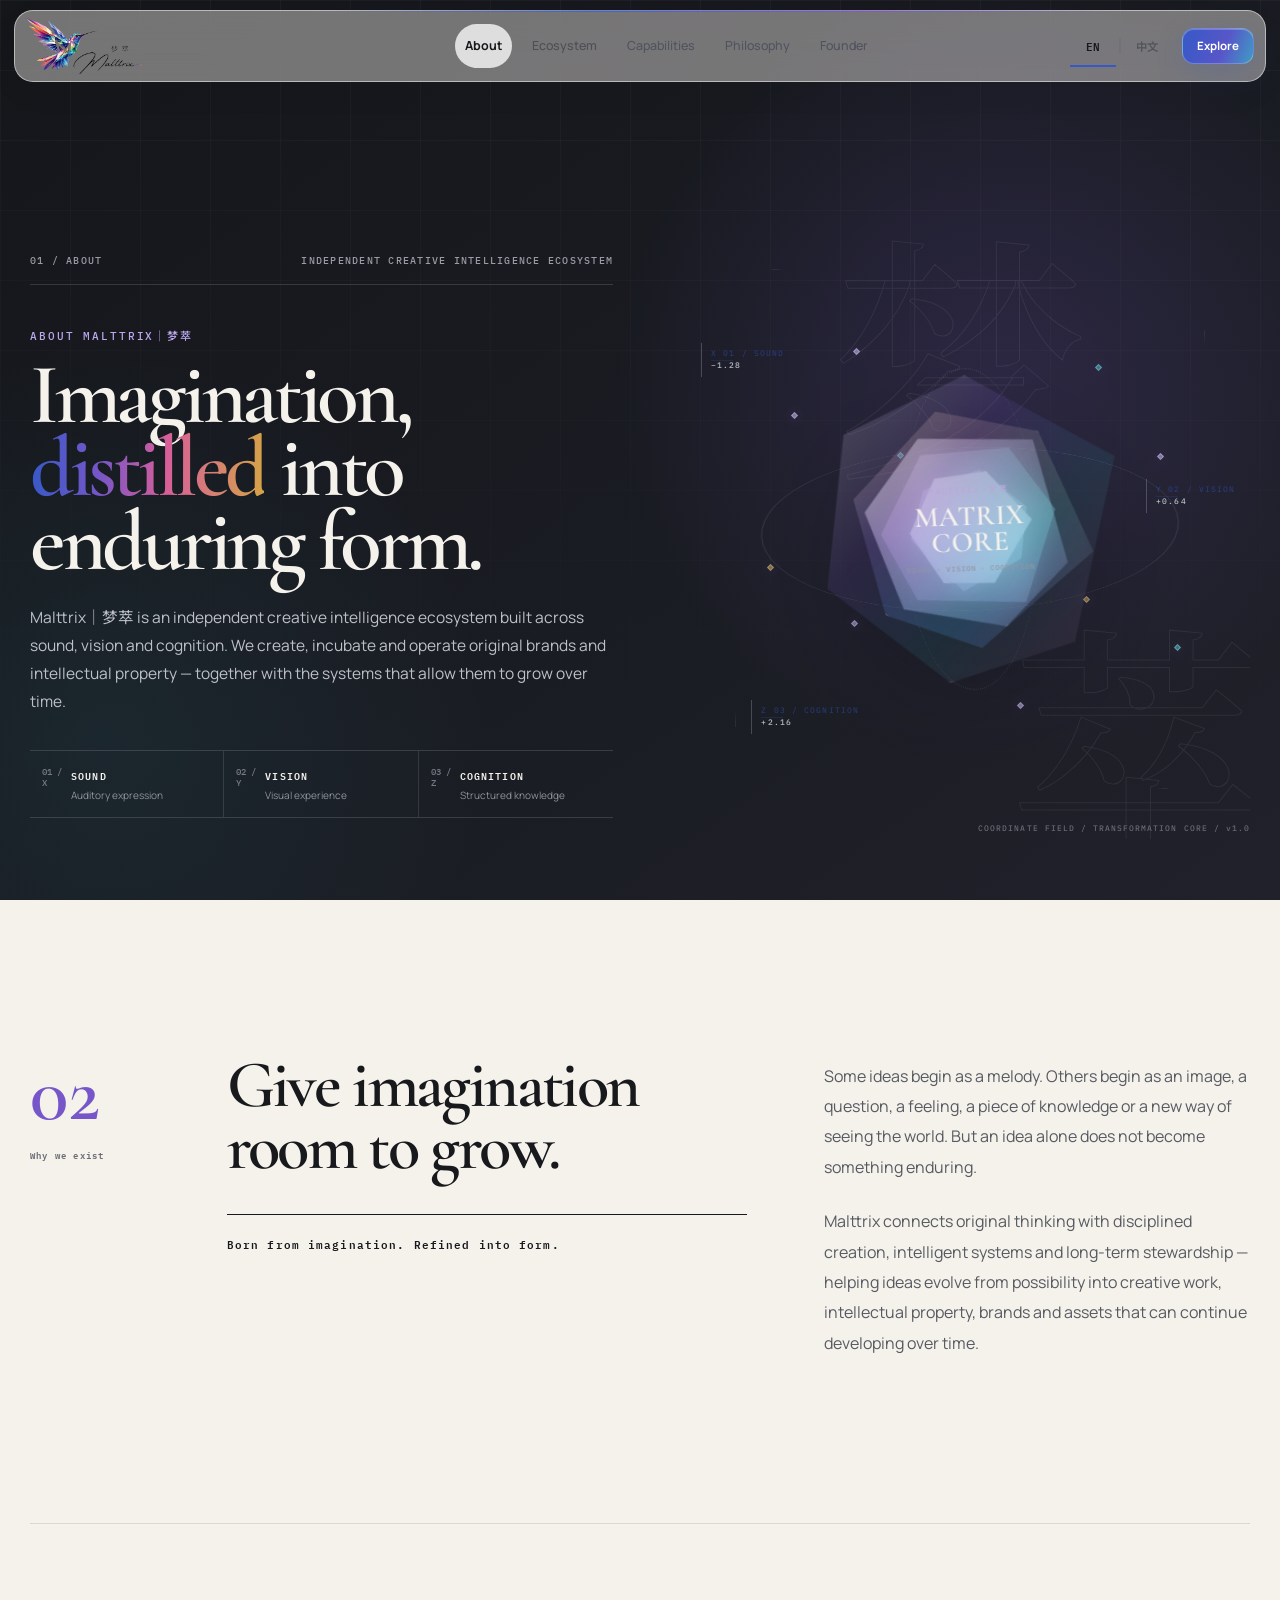
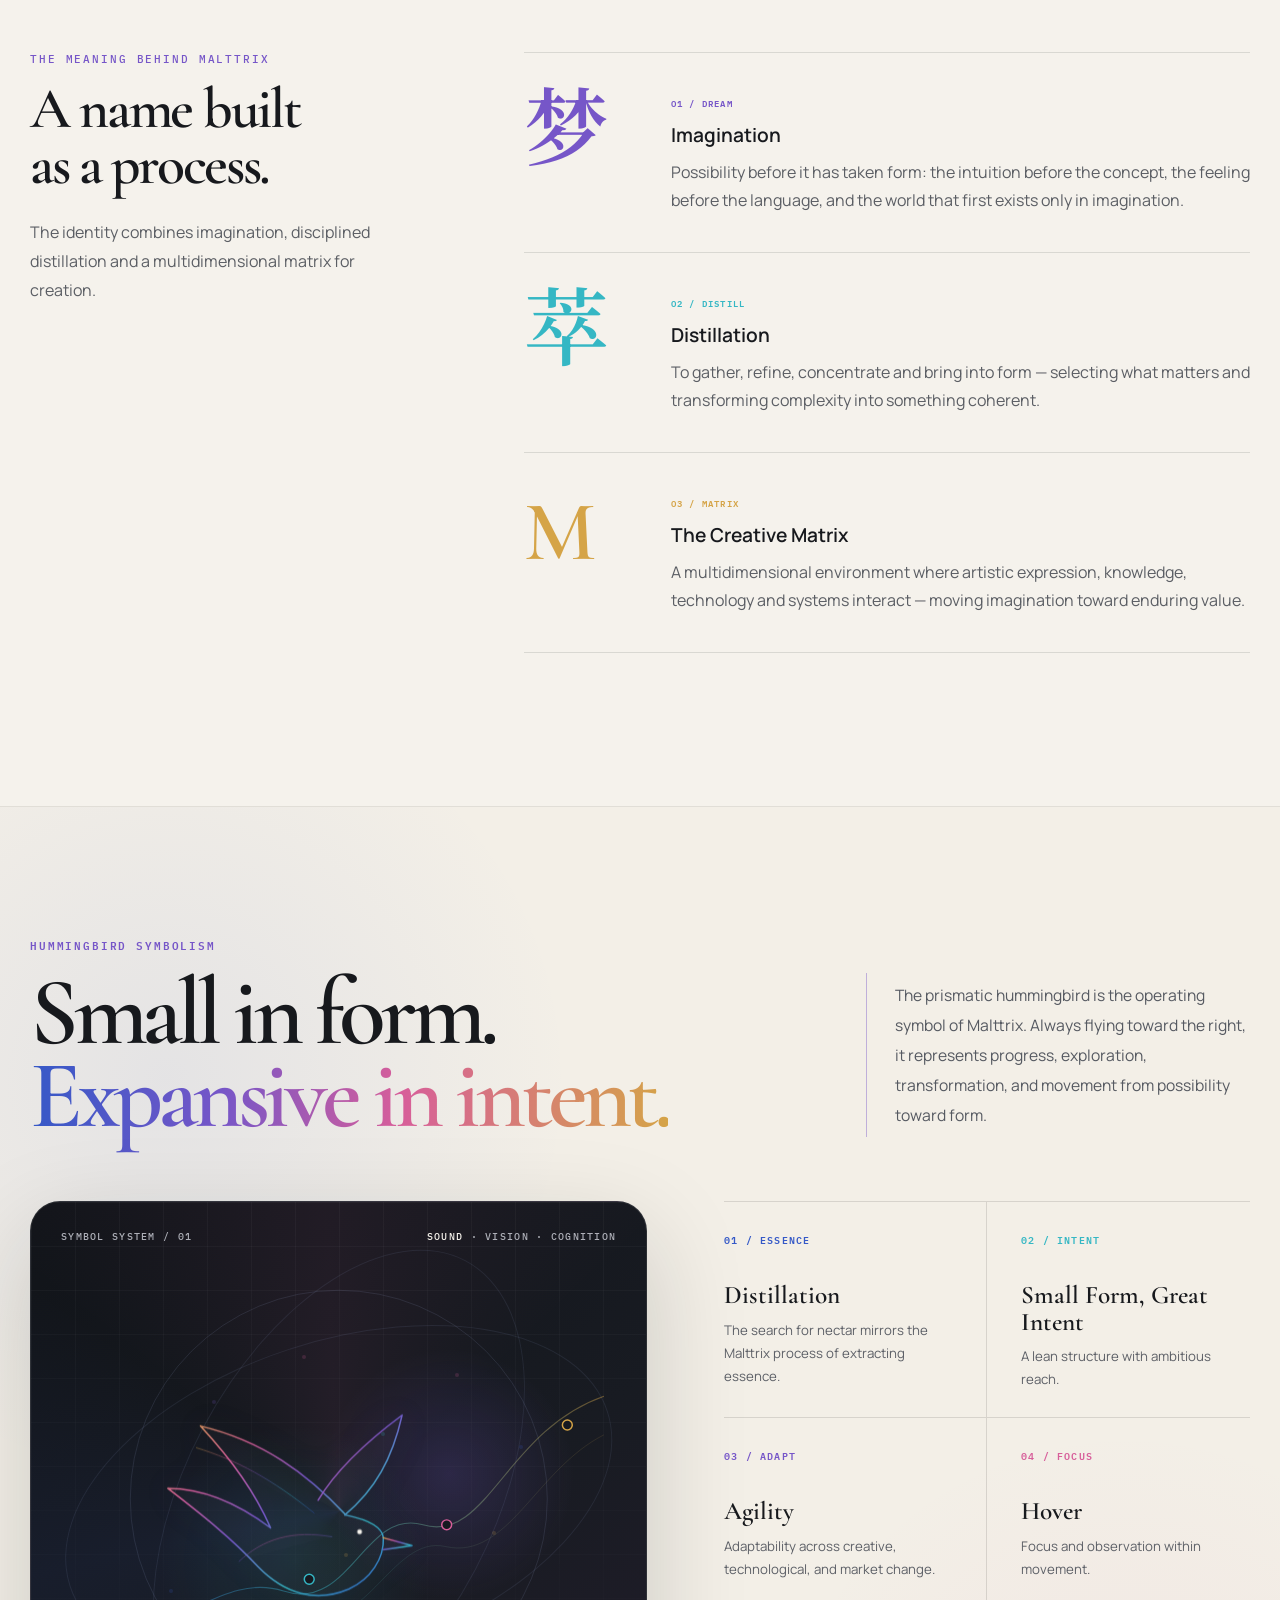
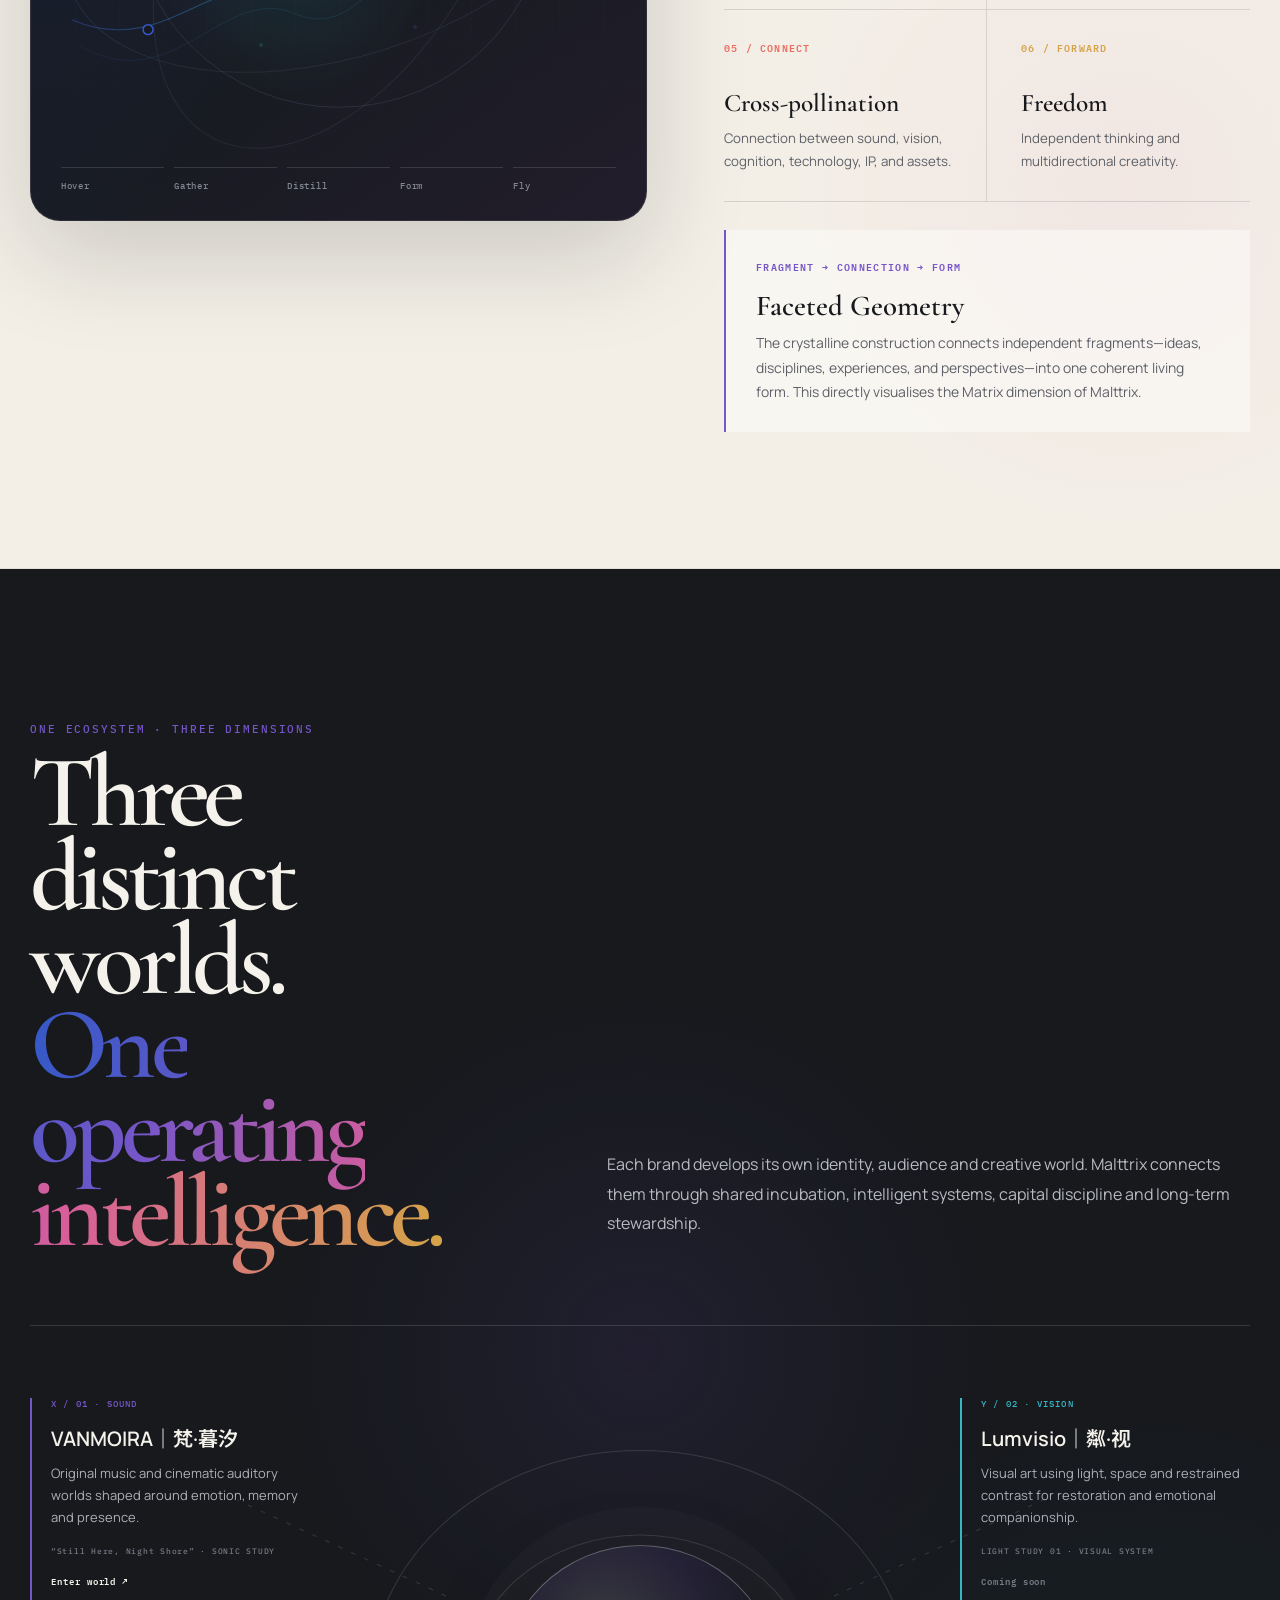
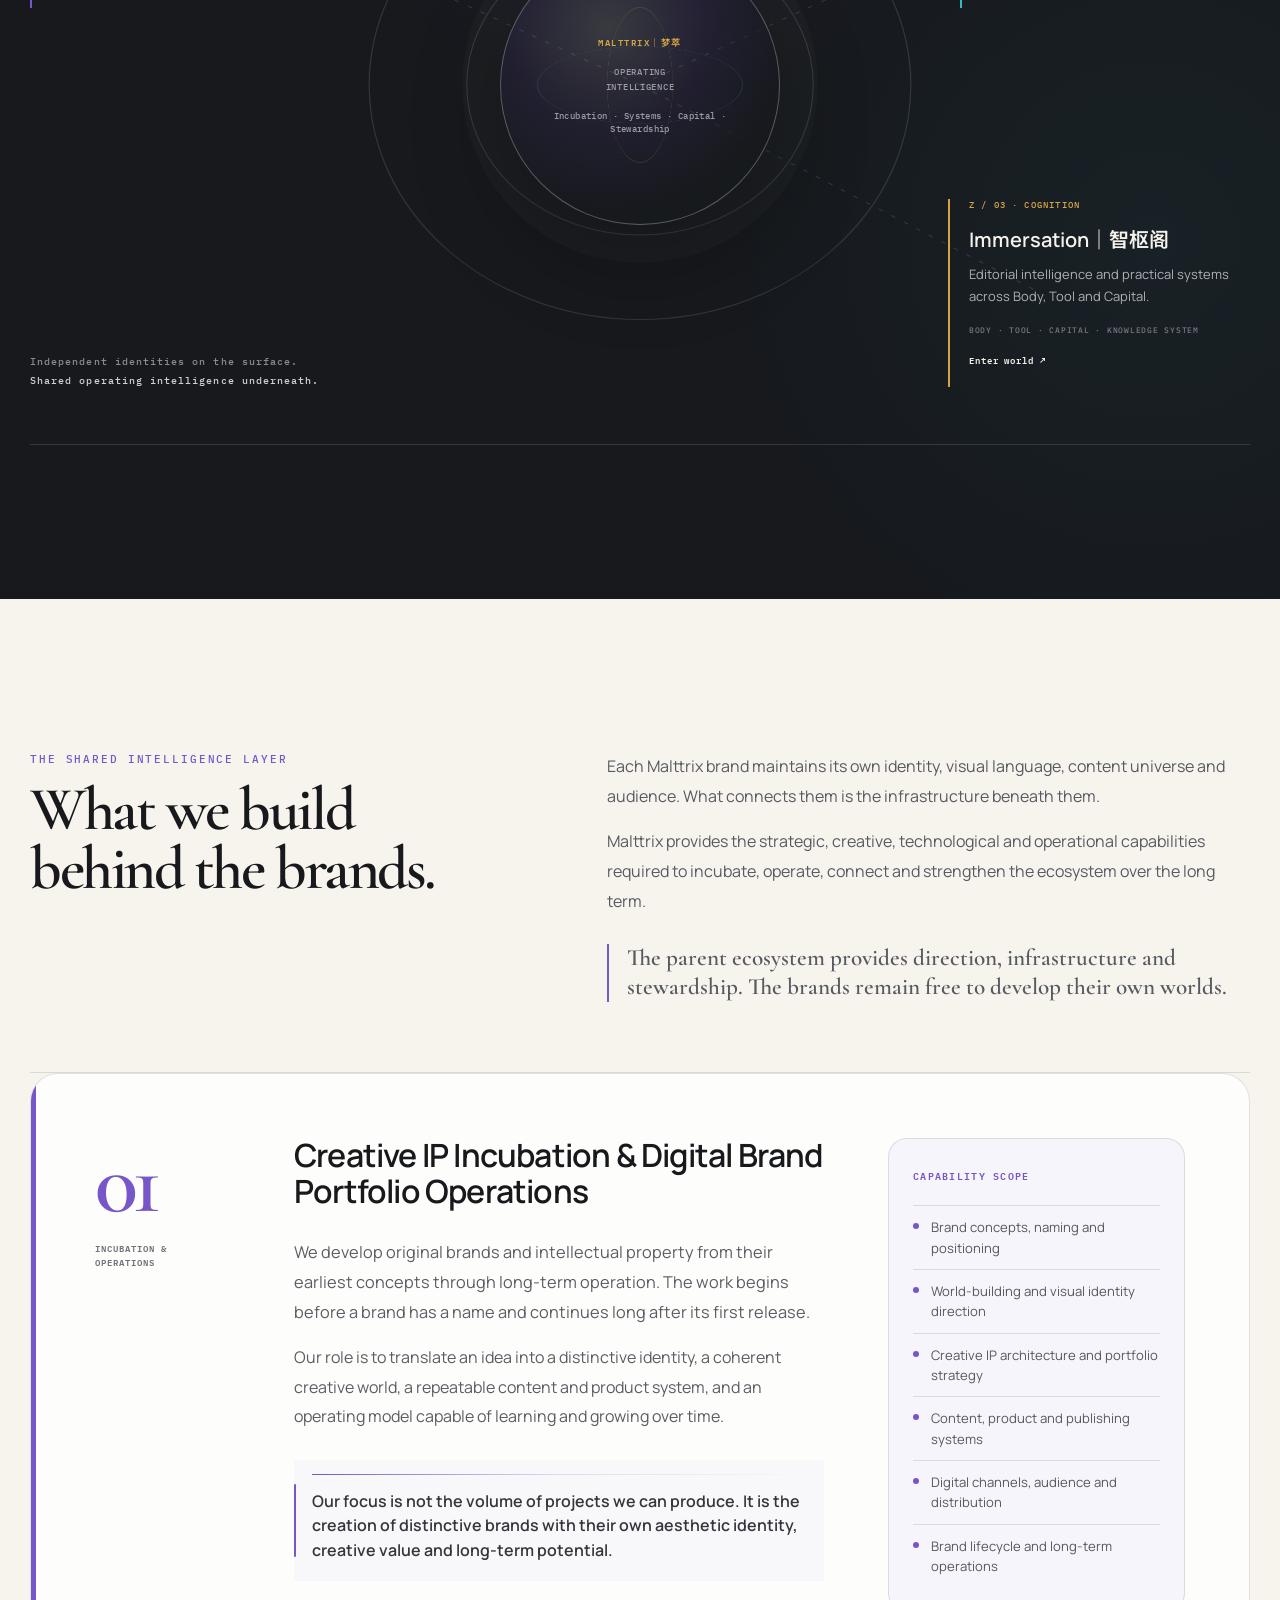
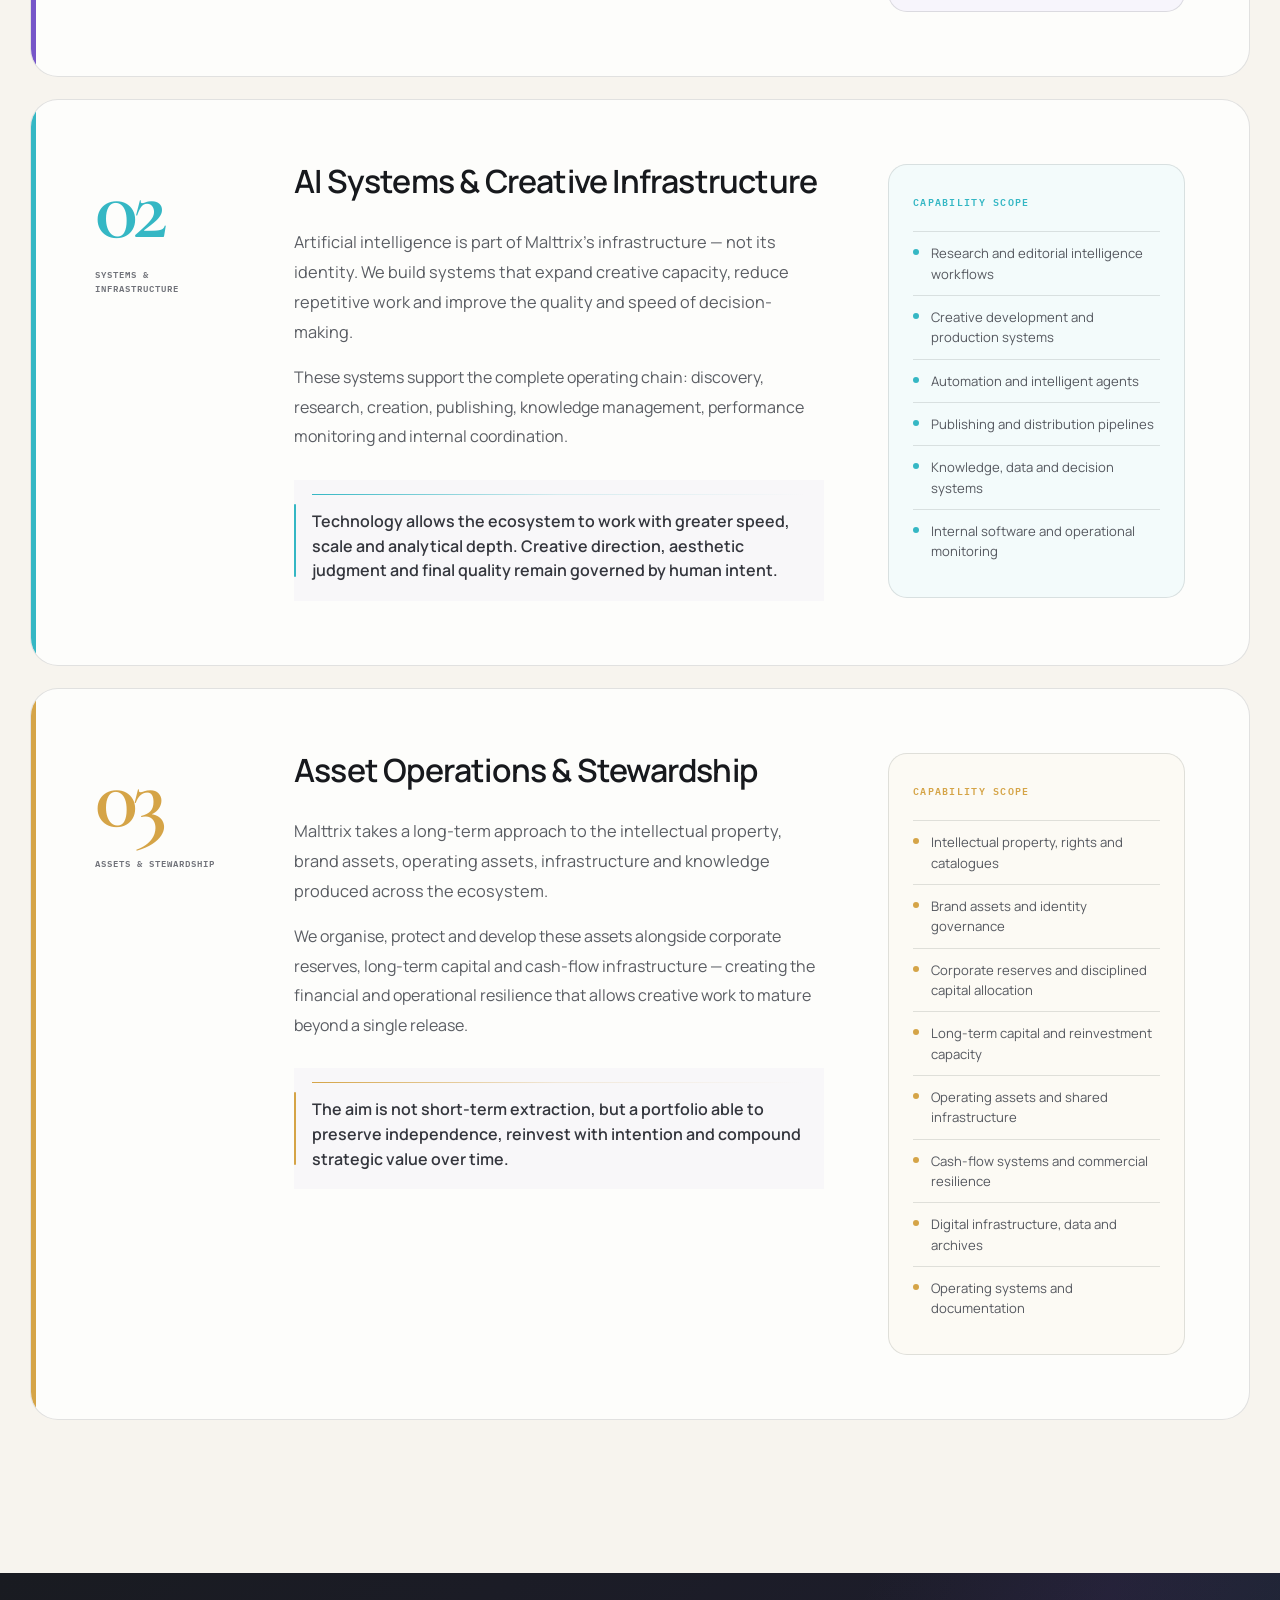
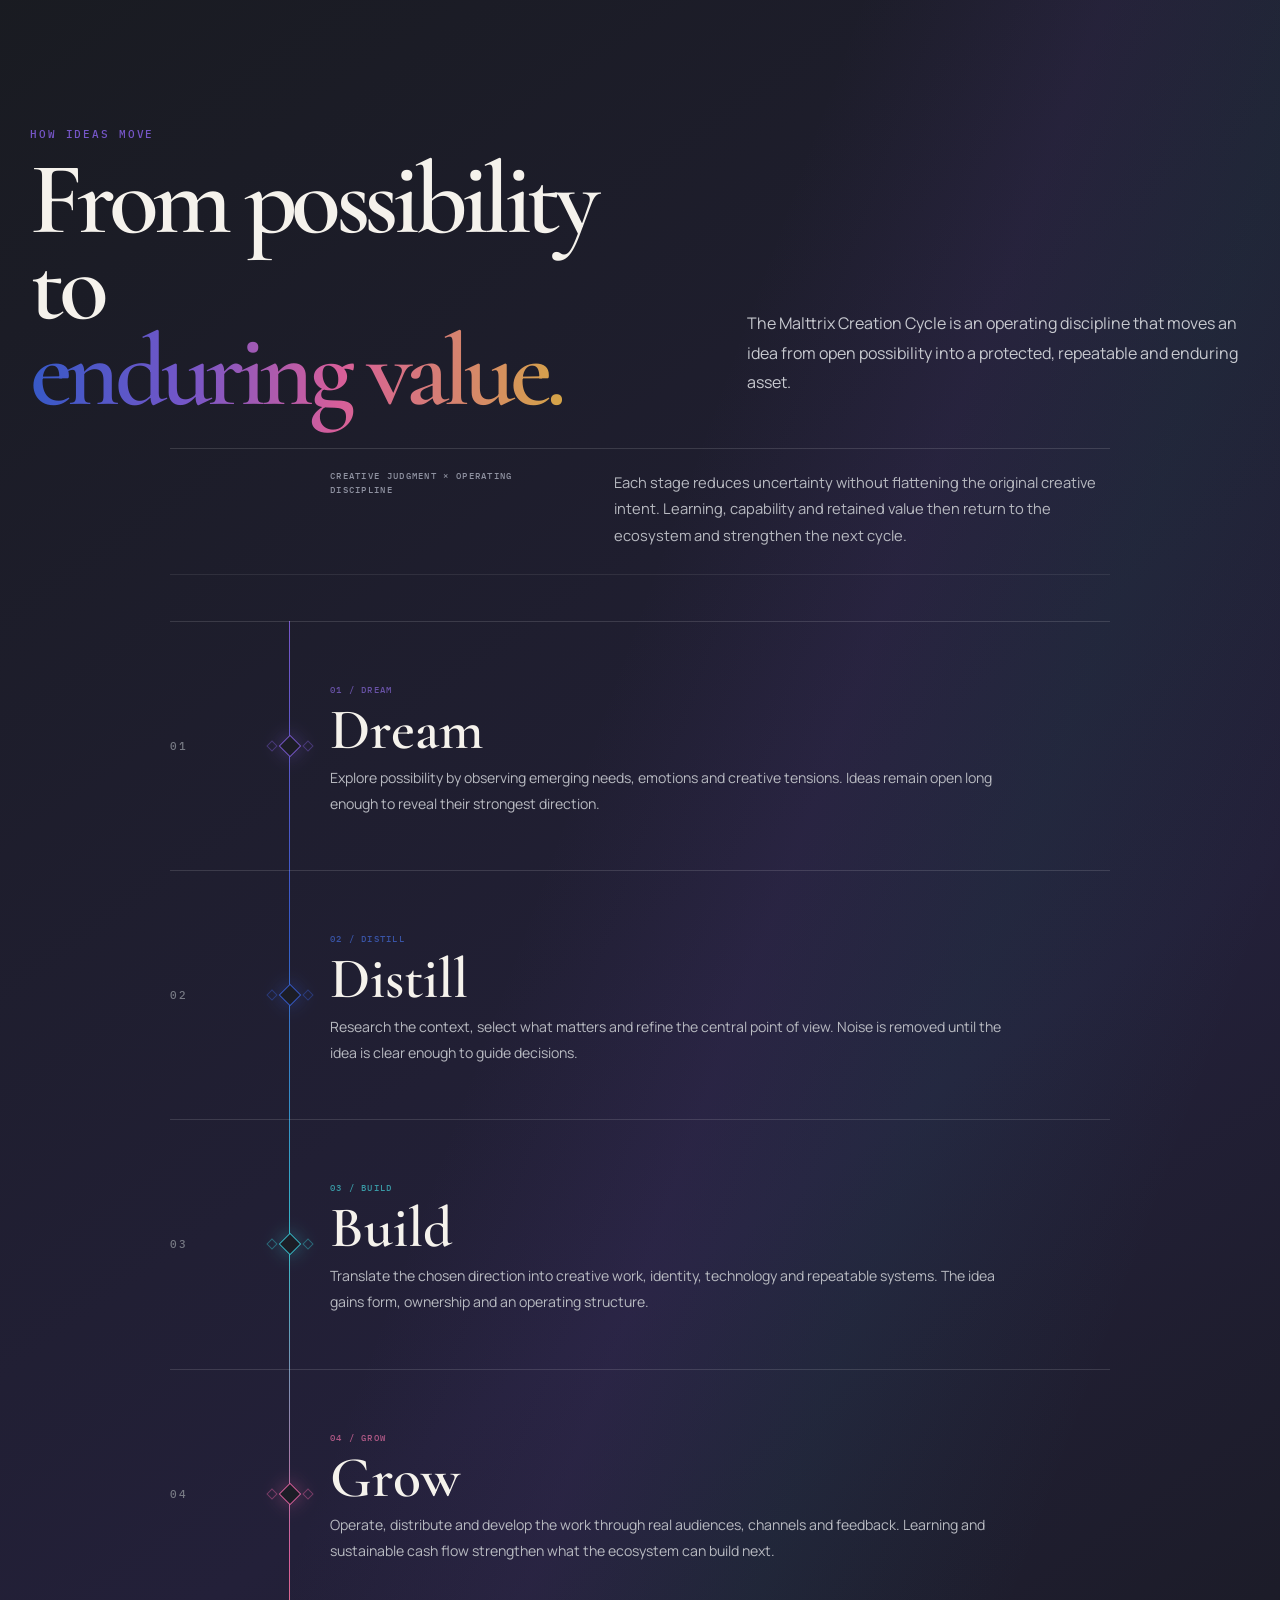
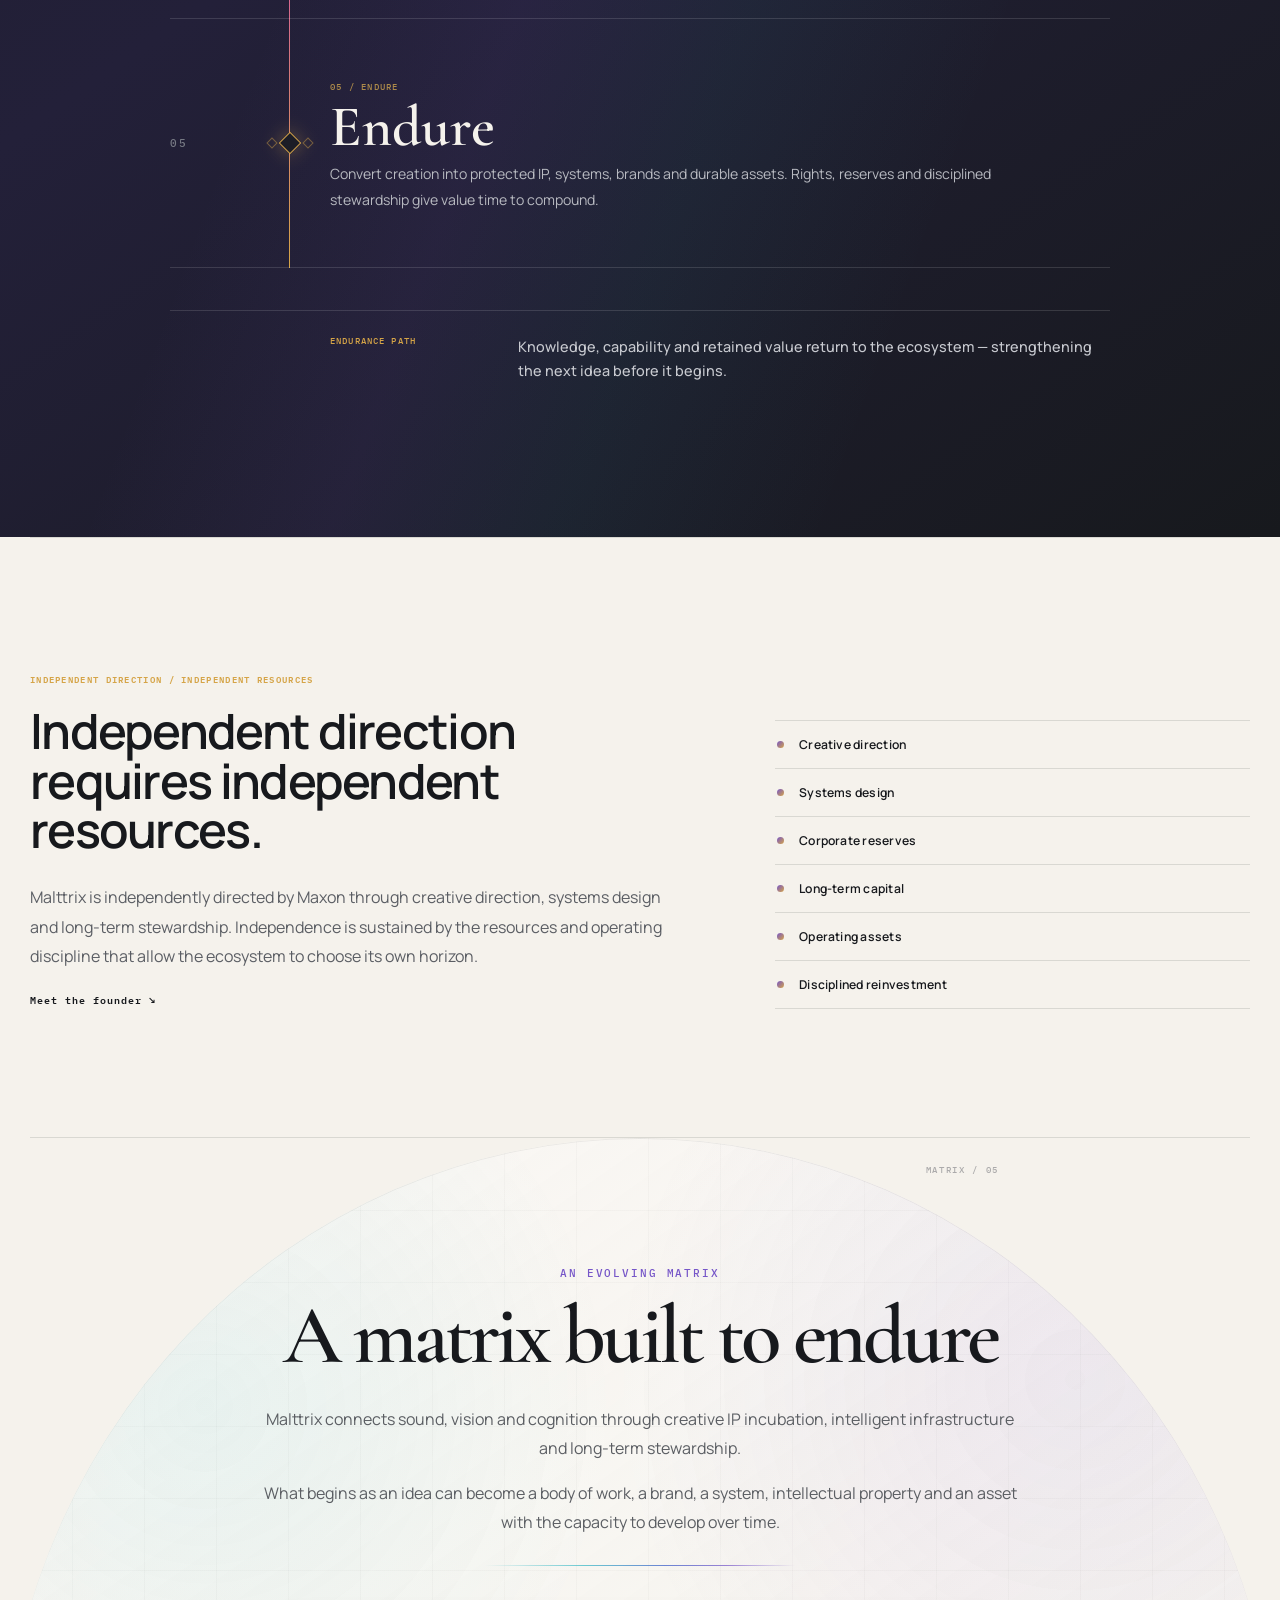
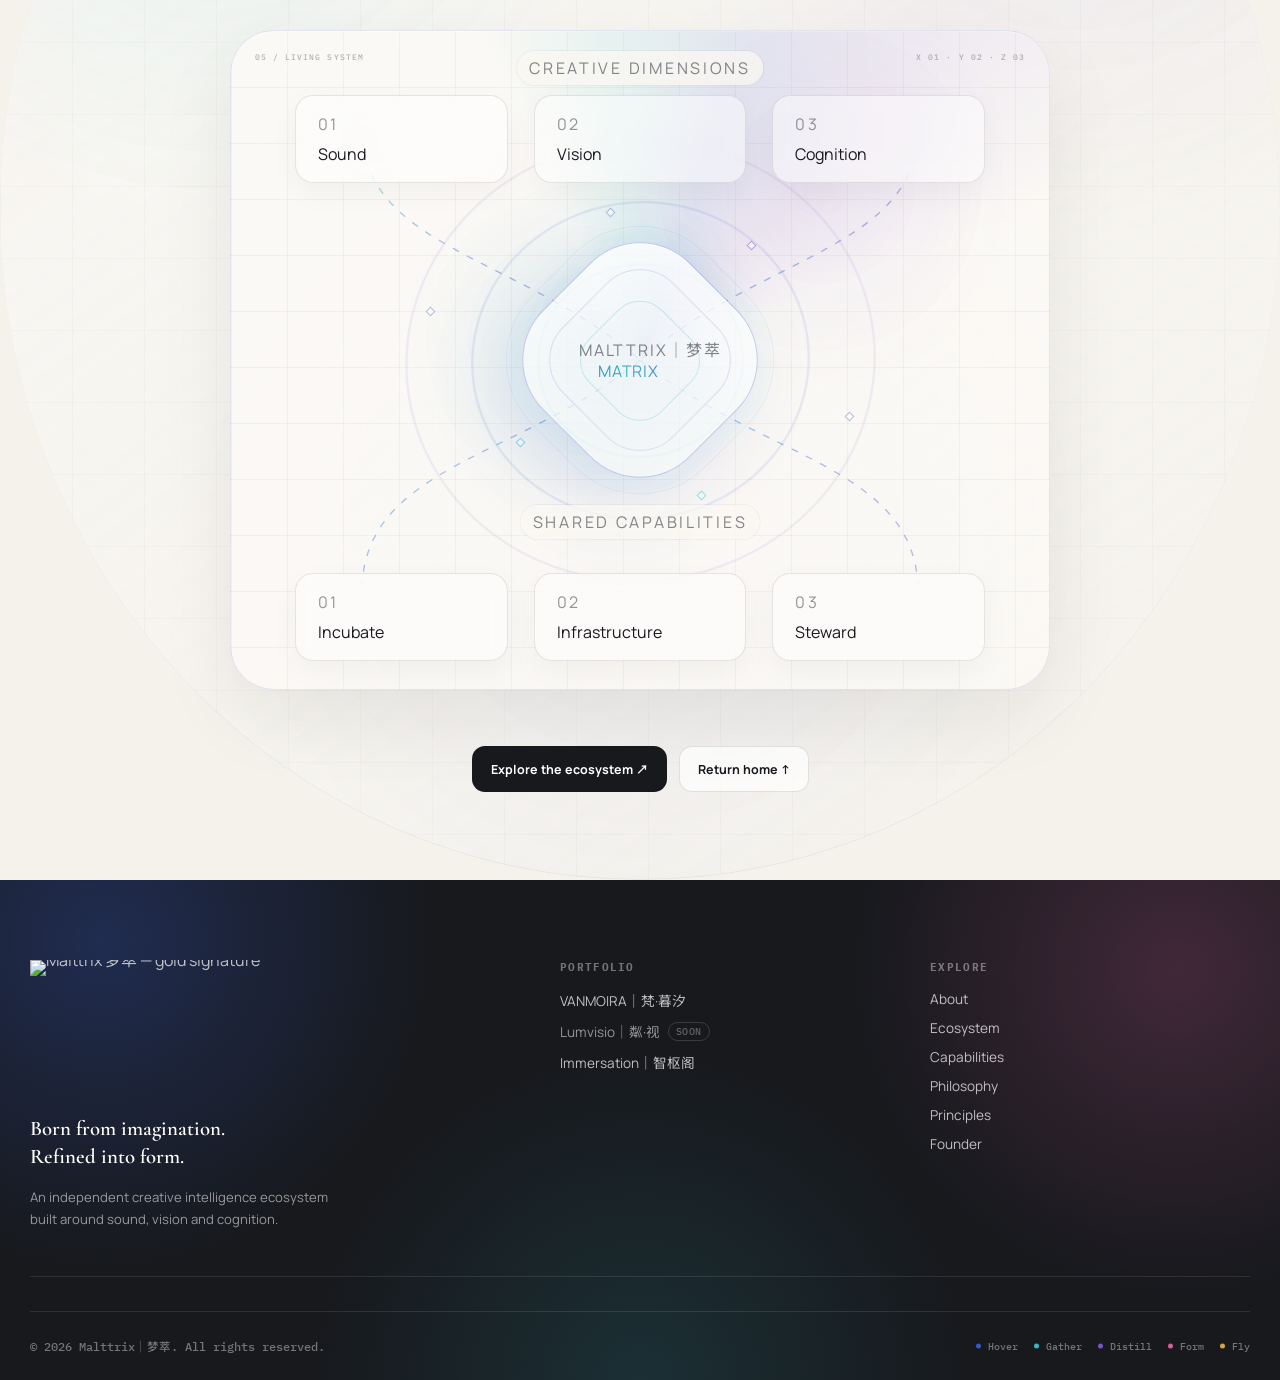
==== about.html @ fcb22914 "Bump About matrix styling cache version" ====
<!DOCTYPE html>
<html lang="en" data-release="malttrix-about-v7-4">
<head>
<meta charset="utf-8">
<meta name="viewport" content="width=device-width,initial-scale=1">
<meta name="theme-color" content="#17191D">
<title>About Malttrix｜梦萃 — Independent Creative Intelligence Ecosystem</title>
<meta name="description" content="Discover Malttrix｜梦萃: an independent creative intelligence ecosystem building original brands across sound, vision and cognition.">
<link rel="canonical" href="https://www.malttrix.com/about">
<link rel="preconnect" href="https://fonts.googleapis.com">
<link rel="preconnect" href="https://fonts.gstatic.com" crossorigin>
<link href="https://fonts.googleapis.com/css2?family=Cormorant+Garamond:wght@500;600&amp;family=Manrope:wght@400;500;600;700&amp;family=IBM+Plex+Mono:wght@400;500;600&amp;family=Noto+Sans+SC:wght@400;500;600;700&amp;family=Noto+Serif+SC:wght@500;600;700&amp;display=swap" rel="stylesheet">
<style>
:root{
 --ink:#17191D;--ivory:#F5F2EC;--paper:#FCFBF7;--graphite:#454850;--line:rgba(23,25,29,.12);
 --blue:#3559C7;--cyan:#35B7C4;--jade:#69A982;--violet:#7656C8;--rose:#D75E9A;--coral:#E86D60;--gold:#D5A447;
 --font-ui:Manrope,"Noto Sans SC",sans-serif;--font-display:"Cormorant Garamond","Noto Serif SC",serif;--font-mono:"IBM Plex Mono","Noto Sans SC",monospace;
 --shadow:0 28px 90px rgba(23,25,29,.11);
}
*{box-sizing:border-box}
html{scroll-behavior:smooth;scroll-padding-top:120px}
body{margin:0;color:var(--ink);background:var(--ivory);font-family:var(--font-ui);overflow-x:clip}
body:before{content:"";position:fixed;inset:0;z-index:-3;pointer-events:none;background:radial-gradient(circle at 12% 7%,rgba(53,89,199,.11),transparent 27%),radial-gradient(circle at 88% 14%,rgba(215,94,154,.085),transparent 25%),radial-gradient(circle at 62% 82%,rgba(53,183,196,.06),transparent 30%),linear-gradient(180deg,#FCFBF7,#F5F2EC 48%,#EEE9E0)}
body:after{content:"";position:fixed;inset:0;z-index:-2;pointer-events:none;background-image:linear-gradient(rgba(23,25,29,.027) 1px,transparent 1px),linear-gradient(90deg,rgba(23,25,29,.027) 1px,transparent 1px);background-size:58px 58px;mask-image:linear-gradient(#000,transparent 92%)}
a{color:inherit;text-decoration:none}
button{font:inherit}
img{max-width:100%}
.container{width:min(1220px,calc(100% - 40px));margin:auto}
.skip-link{position:absolute;left:-9999px;top:0;z-index:200;background:var(--ink);color:white;padding:10px 16px}.skip-link:focus{left:0}
:focus-visible{outline:2px solid var(--violet);outline-offset:3px;border-radius:6px}
.header{position:fixed;top:15px;left:50%;transform:translateX(-50%);width:min(1220px,calc(100% - 28px));z-index:100;display:grid;grid-template-columns:auto 1fr auto;align-items:center;gap:22px;padding:6px 12px 6px 16px;border:1px solid var(--line);border-radius:18px;background:rgba(245,242,236,.74);backdrop-filter:blur(22px) saturate(1.15);box-shadow:0 14px 50px rgba(23,25,29,.08);transition:.3s}
.header.scrolled{background:rgba(245,242,236,.94);box-shadow:0 18px 60px rgba(23,25,29,.14)}
.brand{display:flex;align-items:center}.brand img{display:block;width:190px;height:68px;object-fit:contain}
.menu{position:relative;display:flex;justify-content:center;align-items:center;gap:23px;font-size:.76rem;font-weight:600;color:#4d4f55}
.menu>a,.nav-dropdown>.nav-trigger{position:relative;padding:9px 0;white-space:nowrap}
.menu>a:after,.nav-trigger:after{content:"";position:absolute;left:0;right:100%;bottom:3px;height:1px;background:linear-gradient(90deg,var(--blue),var(--rose),var(--gold));transition:right .3s}
.menu>a:hover:after,.menu>a:focus-visible:after,.menu>a.active:after,.nav-trigger:hover:after,.nav-trigger:focus-visible:after{right:0}
.menu .active{color:var(--ink);font-weight:700}
.nav-dropdown{position:relative;display:flex;align-items:center}
.nav-panel{position:absolute;top:calc(100% + 10px);left:50%;width:250px;padding:10px;display:grid;gap:3px;opacity:0;visibility:hidden;transform:translate(-50%,-7px);border:1px solid var(--line);border-radius:15px;background:rgba(252,251,247,.97);box-shadow:0 22px 60px rgba(23,25,29,.13);backdrop-filter:blur(18px);transition:.22s;pointer-events:none}
.nav-dropdown:hover .nav-panel,.nav-dropdown:focus-within .nav-panel{opacity:1;visibility:visible;transform:translate(-50%,0);pointer-events:auto}
.nav-panel a,.nav-panel span{display:flex;justify-content:space-between;gap:12px;padding:10px;border-radius:10px;font-size:.72rem}
.nav-panel a:hover,.nav-panel a:focus-visible{background:rgba(118,86,200,.075)}
.nav-panel small{font:500 .61rem var(--font-mono);color:#777981}
.header-actions{display:flex;align-items:center;gap:8px}.lang-switch{display:flex;padding:3px;border:1px solid var(--line);border-radius:11px;background:rgba(255,255,255,.56)}
.lang-btn{border:0;cursor:pointer;padding:7px 9px;border-radius:8px;background:transparent;color:#696b70;font:700 .7rem var(--font-mono)}.lang-btn.active{color:white;background:var(--ink)}
.enter{display:inline-flex;align-items:center;gap:7px;padding:10px 13px;border-radius:11px;background:linear-gradient(112deg,#3559C7,#7656C8);color:white;font-size:.72rem;font-weight:700}
.menu-toggle{display:none;width:42px;height:42px;border:1px solid var(--line);border-radius:11px;background:rgba(255,255,255,.65);padding:10px}.menu-toggle span{display:block;height:2px;margin:5px 0;background:var(--ink)}
.about-hero{position:relative;min-height:100svh;display:flex;align-items:center;padding:150px 0 90px;overflow:hidden}
.hero-layout{position:relative;z-index:3;display:grid;grid-template-columns:1.08fr .92fr;gap:70px;align-items:center}
.kicker{font:600 .69rem var(--font-mono);letter-spacing:.17em;text-transform:uppercase;color:var(--violet)}
.about-hero h1{max-width:850px;margin:20px 0 25px;font-family:var(--font-display);font-size:clamp(4.5rem,8.5vw,8.5rem);font-weight:600;line-height:.87;letter-spacing:-.052em}
.prism-text{color:transparent;background:linear-gradient(92deg,var(--blue),var(--violet) 30%,var(--rose) 58%,var(--gold));background-clip:text;-webkit-background-clip:text}
.hero-lede{max-width:710px;margin:0;color:#55585f;font-size:1.06rem;line-height:1.85}
.hero-signature{margin-top:28px;padding-top:18px;border-top:1px solid var(--line);font:500 .72rem var(--font-mono);letter-spacing:.07em;color:#696b72}
.hero-visual{position:relative;aspect-ratio:1;display:grid;place-items:center}
.matrix-orb{position:relative;width:min(37vw,480px);aspect-ratio:1;border-radius:50%;border:1px solid rgba(118,86,200,.18);background:radial-gradient(circle at 38% 31%,rgba(255,255,255,.86),rgba(53,183,196,.10) 23%,rgba(118,86,200,.12) 49%,rgba(215,94,154,.09) 65%,transparent 72%);box-shadow:inset 0 0 80px rgba(255,255,255,.55),0 34px 100px rgba(53,89,199,.10);animation:orbFloat 7s ease-in-out infinite}
.matrix-orb:before,.matrix-orb:after{content:"";position:absolute;border-radius:50%;inset:11%;border:1px solid rgba(53,183,196,.22);transform:rotate(58deg) scaleY(.55)}
.matrix-orb:after{inset:22%;border-color:rgba(215,94,154,.20);transform:rotate(-38deg) scaleX(.62)}
.orb-core{position:absolute;inset:0;display:grid;place-items:center;text-align:center}.orb-core strong{display:block;font:600 5rem/1 var(--font-display)}.orb-core span{font:500 .65rem var(--font-mono);letter-spacing:.16em;color:#656870}
.orb-word{position:absolute;padding:8px 11px;border:1px solid rgba(23,25,29,.1);border-radius:999px;background:rgba(255,255,255,.67);font:600 .63rem var(--font-mono);letter-spacing:.1em;box-shadow:0 10px 30px rgba(23,25,29,.06)}
.orb-word.sound{left:-8%;top:21%;color:var(--violet)}.orb-word.vision{right:-7%;top:43%;color:var(--cyan)}.orb-word.cognition{left:15%;bottom:3%;color:#9d7227}
.hero-prism{position:absolute;pointer-events:none;filter:blur(1px);opacity:.65}.hero-prism.a{width:420px;height:420px;right:-90px;top:4%;border-radius:50%;background:radial-gradient(circle,rgba(118,86,200,.11),transparent 66%)}.hero-prism.b{width:54vw;height:1px;right:-5%;top:64%;background:linear-gradient(90deg,transparent,rgba(53,183,196,.32),rgba(215,94,154,.20),transparent);transform:rotate(-17deg)}
.scroll-note{position:absolute;left:24px;top:50%;writing-mode:vertical-rl;transform:translateY(-50%) rotate(180deg);font:500 .63rem var(--font-mono);letter-spacing:.12em;color:#74767d}
section{position:relative;padding:118px 0}.section-head{display:grid;grid-template-columns:.88fr 1.12fr;gap:70px;align-items:start;margin-bottom:55px}.section-head h2,.display-title{margin:16px 0 0;font-family:var(--font-display);font-size:clamp(3.2rem,5.8vw,6.1rem);line-height:.94;letter-spacing:-.04em;font-weight:600}.section-copy{color:#575a61;line-height:1.9;font-size:1rem}.section-copy p:first-child{margin-top:0}.quote-line{margin-top:28px;padding-left:18px;border-left:2px solid var(--violet);font-family:var(--font-display);font-size:1.65rem;line-height:1.2}
.meaning-grid{display:grid;grid-template-columns:repeat(3,1fr);gap:16px}.meaning-card{position:relative;min-height:420px;padding:29px;border:1px solid var(--line);border-radius:24px;background:rgba(255,255,255,.55);overflow:hidden;transition:.35s}.meaning-card:hover{transform:translateY(-7px);box-shadow:var(--shadow)}
.meaning-card:before{content:"";position:absolute;width:250px;height:250px;right:-120px;top:-110px;border-radius:50%;background:radial-gradient(circle,var(--accent),transparent 68%);opacity:.16}
.meaning-symbol{font:600 6rem/1 var(--font-display);color:var(--accent)}.meaning-card h3{margin:55px 0 16px;font-family:var(--font-display);font-size:2.25rem}.meaning-card p{color:#5b5d64;line-height:1.8}
.ecosystem{background:#17191D;color:#F5F2EC;overflow:hidden}.ecosystem:before{content:"";position:absolute;inset:0;background:radial-gradient(circle at 10% 20%,rgba(118,86,200,.26),transparent 26%),radial-gradient(circle at 86% 70%,rgba(53,183,196,.16),transparent 28%);opacity:.7}
.ecosystem .container{position:relative}.ecosystem .section-copy{color:#b8bac1}.ecosystem-grid{display:grid;grid-template-columns:repeat(3,1fr);gap:1px;background:rgba(255,255,255,.14);border:1px solid rgba(255,255,255,.14);border-radius:25px;overflow:hidden}
.world{position:relative;min-height:510px;padding:31px;display:flex;flex-direction:column;background:rgba(23,25,29,.82);overflow:hidden;transition:.35s}.world:hover{background:rgba(36,38,45,.92)}
.world:before{content:"";position:absolute;inset:auto -25% -35% -25%;height:70%;background:radial-gradient(circle,var(--accent),transparent 67%);opacity:.18;transition:.35s}.world:hover:before{opacity:.28;transform:scale(1.08)}
.world-number{font:500 .66rem var(--font-mono);letter-spacing:.14em;color:var(--accent)}.world-verb{margin:auto 0 25px;font:600 clamp(4.5rem,6vw,7rem)/.9 var(--font-display)}.world h3{margin:0 0 10px;font-size:1rem}.world p{min-height:100px;margin:0;color:#b8bac1;font-size:.9rem;line-height:1.75}.world-link{margin-top:24px;font:600 .68rem var(--font-mono);letter-spacing:.08em}.world-link.muted{color:#8d8f96}
.layer-statement{padding:50px;border:1px solid var(--line);border-radius:28px;background:linear-gradient(135deg,rgba(255,255,255,.7),rgba(255,255,255,.3));box-shadow:var(--shadow)}.layer-statement h2{margin:0;font-family:var(--font-display);font-size:clamp(3.3rem,6vw,6.8rem);line-height:.92;letter-spacing:-.045em}.layer-statement p{max-width:760px;margin:30px 0 0;color:#565960;line-height:1.9}
.capability-list{margin-top:70px;border-top:1px solid var(--line)}.capability{display:grid;grid-template-columns:80px 1.05fr .95fr;gap:30px;padding:34px 0;border-bottom:1px solid var(--line);align-items:start}.capability-number{font:600 .7rem var(--font-mono);color:var(--violet)}.capability h3{margin:0;font-family:var(--font-display);font-size:2.1rem;line-height:1.05}.capability p{margin:0;color:#5d6066;line-height:1.8}
.model-panel{padding:55px;border-radius:30px;background:#ECE8E0;border:1px solid rgba(23,25,29,.08)}.model-equation{display:grid;grid-template-columns:1fr auto 1fr;gap:30px;align-items:center}.model-side{display:grid;gap:12px}.model-chip{padding:19px;border:1px solid rgba(23,25,29,.1);border-radius:15px;background:rgba(255,255,255,.63)}.model-chip small{display:block;margin-bottom:6px;font:500 .6rem var(--font-mono);letter-spacing:.12em;color:#7b7d83}.model-chip strong{font-size:.9rem}.multiply{font:600 4rem var(--font-display);color:var(--violet)}
.model-result{margin-top:30px;padding-top:25px;border-top:1px solid var(--line);display:flex;justify-content:space-between;gap:30px;align-items:end}.model-result strong{font-family:var(--font-display);font-size:2.3rem}.model-result span{max-width:520px;color:#5c5e65;line-height:1.7}
.journey-track{display:grid;grid-template-columns:repeat(5,1fr);border-top:1px solid var(--line);border-bottom:1px solid var(--line)}.journey-step{position:relative;min-height:320px;padding:28px 20px;border-right:1px solid var(--line)}.journey-step:last-child{border-right:0}.journey-glyph{font:600 4.5rem/1 var(--font-display);color:var(--accent)}.journey-step h3{margin:72px 0 12px;font-family:var(--font-display);font-size:1.9rem}.journey-step p{color:#65676d;line-height:1.7;font-size:.88rem}
.pmv-grid{display:grid;grid-template-columns:repeat(3,1fr);gap:16px}.pmv{min-height:390px;padding:30px;border:1px solid var(--line);border-radius:22px;background:rgba(255,255,255,.52)}.pmv small{font:600 .66rem var(--font-mono);letter-spacing:.13em;color:var(--violet)}.pmv h3{margin:65px 0 20px;font-family:var(--font-display);font-size:2.5rem}.pmv p{color:#5d6066;line-height:1.85}
.principles-grid{display:grid;grid-template-columns:repeat(3,1fr);gap:16px}.principle{padding:28px;border-top:2px solid var(--accent);background:rgba(255,255,255,.38)}.principle h3{font-family:var(--font-display);font-size:2rem;margin:12px 0}.principle p{color:#5d6066;line-height:1.75}
.internal-panel{display:grid;grid-template-columns:1.1fr .9fr;border-radius:30px;overflow:hidden;background:#17191D;color:white}.internal-copy{padding:clamp(38px,6vw,75px)}.internal-copy h2{margin:0;font-family:var(--font-display);font-size:clamp(3.4rem,6vw,6.8rem);line-height:.9}.internal-copy p{margin:28px 0 0;color:#bbbcc3;line-height:1.85}.founder-bridge{padding:clamp(35px,5vw,62px);background:linear-gradient(145deg,rgba(53,89,199,.35),rgba(118,86,200,.28),rgba(215,94,154,.2));display:flex;flex-direction:column;justify-content:flex-end}.founder-bridge small{font:600 .65rem var(--font-mono);letter-spacing:.13em}.founder-bridge h3{margin:18px 0;font-family:var(--font-display);font-size:2.7rem;line-height:1}.founder-bridge p{color:#e0dde8;line-height:1.75}.founder-link{margin-top:24px;font:600 .7rem var(--font-mono);letter-spacing:.08em}
.closing{padding:150px 0;text-align:center}.closing h2{margin:0 auto;font-family:var(--font-display);font-size:clamp(4.2rem,8.5vw,9rem);line-height:.86;letter-spacing:-.05em}.closing p{max-width:690px;margin:32px auto 0;color:#5a5c63;line-height:1.85}.closing-actions{display:flex;justify-content:center;gap:12px;margin-top:32px}.button{display:inline-flex;padding:14px 18px;border-radius:13px;border:1px solid var(--line);font-size:.8rem;font-weight:700;background:rgba(255,255,255,.55)}.button.dark{background:var(--ink);color:white}
.site-footer{padding:70px 0 28px;background:#17191D;color:white}.footer-grid{display:grid;grid-template-columns:1.4fr .6fr .6fr;gap:60px}.footer-brand img{width:240px;padding:13px;border-radius:15px;background:#F5F2EC}.footer-brand p{max-width:380px;color:#adafb6;line-height:1.7}.footer-col h4{font:600 .67rem var(--font-mono);letter-spacing:.13em;color:#92949b}.footer-col ul{list-style:none;padding:0;margin:20px 0}.footer-col li{margin:12px 0;color:#d5d5d8;font-size:.88rem}.soon{color:#797b82}.footer-bottom{margin-top:50px;padding-top:20px;border-top:1px solid rgba(255,255,255,.12);display:flex;justify-content:space-between;color:#8f9198;font:500 .67rem var(--font-mono)}
.reveal{opacity:0;transform:translateY(24px);transition:opacity .8s ease,transform .8s cubic-bezier(.2,.75,.2,1)}.reveal.visible{opacity:1;transform:none}
@keyframes orbFloat{0%,100%{transform:translateY(0) rotate(-2deg)}50%{transform:translateY(-13px) rotate(2deg)}}
html[lang="zh-CN"] .about-hero h1,html[lang="zh-CN"] .section-head h2,html[lang="zh-CN"] .display-title,html[lang="zh-CN"] .layer-statement h2,html[lang="zh-CN"] .closing h2,html[lang="zh-CN"] .internal-copy h2{font-family:"Noto Serif SC",serif;letter-spacing:0;line-height:1.2}
html[lang="zh-CN"] .about-hero h1{font-size:clamp(3.8rem,7.2vw,7.2rem)}
@media(max-width:1050px){.header{grid-template-columns:auto 1fr auto;gap:12px}.brand img{width:155px}.menu{gap:13px;font-size:.7rem}.hero-layout{gap:30px}.meaning-card{min-height:390px}.capability{grid-template-columns:60px 1fr 1fr}}
@media(max-width:900px){
 .header{grid-template-columns:auto 1fr}.header-actions{justify-self:end}.menu-toggle{display:block}.enter{display:none}
 .menu{position:absolute;left:0;right:0;top:calc(100% + 8px);display:none;flex-direction:column;align-items:stretch;gap:0;padding:12px 18px;border:1px solid var(--line);border-radius:16px;background:rgba(252,251,247,.98);box-shadow:var(--shadow)}
 .menu.open{display:flex}.menu>a,.nav-dropdown>.nav-trigger{padding:12px}.nav-dropdown{display:block}.nav-panel{position:static;width:auto;padding:3px 8px 10px;display:grid;opacity:1;visibility:visible;transform:none;border:0;border-radius:0;background:transparent;box-shadow:none;pointer-events:auto}.nav-panel a,.nav-panel span{padding:8px 12px}
 .about-hero{padding-top:135px}.hero-layout,.section-head{grid-template-columns:1fr}.hero-visual{max-width:560px;width:100%;margin:auto}.matrix-orb{width:min(78vw,470px)}
 .meaning-grid,.ecosystem-grid,.pmv-grid,.principles-grid{grid-template-columns:1fr}.world{min-height:390px}.capability{grid-template-columns:50px 1fr}.capability p{grid-column:2}.journey-track{grid-template-columns:1fr}.journey-step{min-height:0;border-right:0;border-bottom:1px solid var(--line);display:grid;grid-template-columns:80px 1fr;gap:20px}.journey-step:last-child{border-bottom:0}.journey-step h3{margin:0}.journey-step p{grid-column:2}.internal-panel{grid-template-columns:1fr}.footer-grid{grid-template-columns:1fr 1fr}.footer-brand{grid-column:1/-1}.scroll-note{display:none}
}
@media(max-width:600px){.container{width:min(100% - 26px,1220px)}.header{width:calc(100% - 18px);padding-left:9px}.brand img{width:128px;height:60px}.lang-btn{padding:7px}.about-hero{padding:120px 0 70px}.about-hero h1{font-size:clamp(3.6rem,17vw,5.2rem)}section{padding:85px 0}.section-head{gap:25px}.meaning-card{min-height:330px}.model-panel{padding:25px}.model-equation{grid-template-columns:1fr}.multiply{text-align:center}.model-result{display:block}.model-result span{display:block;margin-top:14px}.capability{grid-template-columns:38px 1fr;gap:15px}.capability h3{font-size:1.7rem}.journey-step{grid-template-columns:65px 1fr}.pmv{min-height:310px}.closing{padding:100px 0}.closing-actions{flex-direction:column}.footer-grid{grid-template-columns:1fr}.footer-brand{grid-column:auto}.footer-bottom{display:block;line-height:1.8}.orb-word{font-size:.55rem}.orb-word.sound{left:-2%}.orb-word.vision{right:-2%}}
@media(prefers-reduced-motion:reduce){html{scroll-behavior:auto}.matrix-orb{animation:none}.reveal{opacity:1;transform:none;transition:none}}
/* About V2 */
.header{top:10px;width:min(1400px,calc(100% - 28px));grid-template-columns:240px 1fr auto;gap:18px;padding:8px 12px;border-radius:22px;background:rgba(245,242,236,.68)}.header.scrolled{padding:6px 12px;background:rgba(245,242,236,.92)}.header .brand-mark{display:flex;align-items:center;width:240px;line-height:0}.header .brand img.logo-light{display:block;width:240px;height:auto;max-width:none;object-fit:contain}.brand-symbol{display:none}.header .menu{justify-self:center;display:flex;align-items:center;justify-content:center;gap:4px;padding:6px;border:1px solid rgba(118,86,200,.10);border-radius:999px;background:rgba(240,239,245,.58);font-size:.86rem}.header .menu>a,.header .nav-dropdown>.nav-trigger{display:flex;align-items:center;justify-content:center;padding:13px 14px;border-radius:999px;min-height:44px;white-space:nowrap;color:#50545F;font-weight:500}.header .menu>a::after,.header .nav-dropdown>.nav-trigger::after{display:none}.header .menu>a.active{color:#3559C7;font-weight:600;background:rgba(255,255,255,.76)}.header .menu>a:hover,.header .menu>a:focus-visible,.header .nav-dropdown>.nav-trigger:hover,.header .nav-dropdown>.nav-trigger:focus-visible{color:#3559C7;background:rgba(255,255,255,.58)}
.about-manifesto{min-height:100svh;padding:165px 0 58px;background:#17191D;color:#F5F2EC;isolation:isolate}.about-manifesto:before{content:"";position:absolute;inset:0;z-index:-2;background:radial-gradient(circle at 82% 18%,rgba(118,86,200,.34),transparent 29%),radial-gradient(circle at 14% 78%,rgba(53,183,196,.16),transparent 27%),linear-gradient(145deg,#17191D,#1b1d24 56%,#20212a)}.about-manifesto:after{content:"";position:absolute;inset:0;z-index:-1;background-image:linear-gradient(rgba(255,255,255,.035) 1px,transparent 1px),linear-gradient(90deg,rgba(255,255,255,.035) 1px,transparent 1px);background-size:70px 70px;mask-image:linear-gradient(#000,transparent 93%)}.manifesto-layout{position:relative;min-height:calc(100svh - 223px);display:grid;grid-template-columns:150px minmax(0,1fr);grid-template-rows:auto 1fr auto auto;column-gap:40px}.manifesto-meta{grid-column:1/-1;display:flex;justify-content:space-between;padding-bottom:18px;border-bottom:1px solid rgba(255,255,255,.14);font:500 .64rem var(--font-mono);letter-spacing:.15em;color:#AEB0B8}.manifesto-copy{grid-column:2;align-self:center;max-width:990px;padding:50px 0}.manifesto-copy .kicker{color:#BCA9F0}.manifesto-copy h1{margin:18px 0 27px;max-width:none;font-size:clamp(5rem,9.3vw,10.3rem);line-height:.82;color:#F5F2EC}.manifesto-copy .hero-lede{max-width:760px;color:#BFC1C8}.manifesto-glyphs{position:absolute;inset:0;overflow:hidden;pointer-events:none;z-index:-1}.manifesto-glyphs span{position:absolute;font:600 min(38vw,620px)/1 "Noto Serif SC",serif;color:transparent;-webkit-text-stroke:1px rgba(255,255,255,.075)}.manifesto-glyphs span:first-child{left:-5%;top:12%;transform:rotate(-8deg)}.manifesto-glyphs span:last-child{right:-2%;bottom:-10%;transform:rotate(8deg)}.manifesto-ray{position:absolute;width:75vw;height:1px;right:-8%;top:58%;background:linear-gradient(90deg,transparent,rgba(53,183,196,.45),rgba(215,94,154,.32),transparent);transform:rotate(-13deg);box-shadow:0 0 30px rgba(118,86,200,.28)}.manifesto-axis{grid-column:2;display:grid;grid-template-columns:repeat(3,1fr);border-top:1px solid rgba(255,255,255,.14);border-bottom:1px solid rgba(255,255,255,.14)}.manifesto-axis>div{display:grid;grid-template-columns:35px 1fr;padding:18px 16px;border-right:1px solid rgba(255,255,255,.14)}.manifesto-axis>div:last-child{border-right:0}.manifesto-axis small{grid-row:1/3;font:500 .62rem var(--font-mono);color:#777A84}.manifesto-axis strong{font:.72rem var(--font-mono);letter-spacing:.13em}.manifesto-axis span{margin-top:5px;color:#90939C;font-size:.73rem}.manifesto-signature{grid-column:2;padding-top:18px;font:500 .64rem var(--font-mono);letter-spacing:.13em;color:#8E9099}
.capabilities-detail{padding-top:138px}.capability-chapters{border-top:1px solid var(--line)}.capability-chapter{display:grid;grid-template-columns:120px minmax(0,1.3fr) minmax(280px,.7fr);gap:45px;padding:62px 0;border-bottom:1px solid var(--line);align-items:start}.chapter-index span{display:block;font:600 4.8rem/1 var(--font-display);color:var(--accent)}.chapter-index small{display:block;margin-top:15px;font:600 .6rem/1.5 var(--font-mono);letter-spacing:.11em;color:#707279}.chapter-main h3{margin:0;font-family:var(--font-display);font-size:clamp(2.6rem,4.1vw,4.7rem);line-height:.98;letter-spacing:-.035em}.chapter-main>p{color:#5A5D63;line-height:1.86}.chapter-lede{margin-top:28px;font-size:1.04rem}.chapter-principle{margin-top:27px;padding:20px 22px;border-left:2px solid var(--accent);background:rgba(255,255,255,.46);font-family:var(--font-display);font-size:1.45rem;line-height:1.3}.chapter-scope{padding:24px;border:1px solid var(--line);border-radius:19px;background:rgba(255,255,255,.48)}.chapter-scope>small{font:600 .61rem var(--font-mono);letter-spacing:.13em;color:var(--accent)}.chapter-scope ul{list-style:none;padding:0;margin:20px 0 0}.chapter-scope li{position:relative;padding:11px 0 11px 18px;border-top:1px solid var(--line);color:#55585F;font-size:.82rem;line-height:1.55}.chapter-scope li:before{content:"";position:absolute;left:0;top:17px;width:6px;height:6px;border-radius:50%;background:var(--accent)}
.site-footer{padding:82px 0 28px}.footer-top{display:grid;grid-template-columns:1.5fr 1fr 1fr;gap:50px;padding-bottom:46px;border-bottom:1px solid rgba(255,255,255,.1);margin-bottom:34px}.footer-brand{display:flex;flex-direction:column;align-items:flex-start;text-align:left;gap:16px;max-width:360px}.footer-logo-plate{padding:14px;border-radius:18px;background:#F5F2EC;line-height:0}.footer-brand img{display:block;width:240px;height:auto;padding:0;background:none;border-radius:0}.footer-signature{font-family:var(--font-display);font-size:1.3rem;line-height:1.3}.footer-brand p{margin:0;color:#AEB0B7;font-size:.9rem;line-height:1.7}.footer-col h4{margin:0 0 16px;font:600 .7rem var(--font-mono);letter-spacing:.12em;color:#A6A8AF}.footer-col ul{list-style:none;padding:0;margin:0}.footer-col li{margin:12px 0;color:#D5D5D8;font-size:.9rem}.footer-motion-inline{display:flex;gap:12px}.footer-motion-inline span{font-size:.62rem}.footer-motion-inline span:before{content:"";display:inline-block;width:5px;height:5px;margin-right:6px;border-radius:50%;background:var(--violet)}
@media(max-width:1100px){.header{grid-template-columns:82px 1fr;padding:8px 12px}.header .brand-mark{width:82px}.header .brand img.logo-light{display:none}.brand-symbol{position:relative;display:block;width:82px;height:68px;overflow:hidden}.brand-symbol img{position:absolute;left:0;top:0;width:132px!important;max-width:none;height:68px!important;object-fit:contain;clip-path:polygon(0 0,64% 0,64% 29%,50% 37%,44% 53%,39% 75%,34% 100%,0 100%)}.header-actions{justify-self:end}.menu-toggle{display:block}.enter{display:flex;width:44px;height:44px;padding:10px}.enter span{display:none}.header .menu{position:absolute;left:0;right:0;top:calc(100% + 8px);display:none;flex-direction:column;align-items:stretch;gap:0;padding:12px 18px;border-radius:16px;background:rgba(252,251,247,.98)}.header .menu.open{display:flex}.header .menu>a,.header .nav-dropdown>.nav-trigger{justify-content:flex-start;padding:12px 14px;border-radius:10px}.header .nav-dropdown{display:block}.header .nav-panel{position:static;width:auto;padding:3px 8px 10px;display:grid;opacity:1;visibility:visible;transform:none;border:0;background:transparent;box-shadow:none;pointer-events:auto}.manifesto-layout{grid-template-columns:80px minmax(0,1fr)}.capability-chapter{grid-template-columns:90px 1fr}.chapter-scope{grid-column:2}}
@media(max-width:700px){.about-manifesto{padding:125px 0 45px}.manifesto-layout{display:block;min-height:auto}.manifesto-meta{font-size:.56rem}.manifesto-meta span:last-child{display:none}.manifesto-copy{padding:70px 0 50px}.manifesto-copy h1{font-size:clamp(4rem,18vw,6.5rem);line-height:.88}.manifesto-axis{grid-template-columns:1fr}.manifesto-axis>div{border-right:0;border-bottom:1px solid rgba(255,255,255,.12)}.manifesto-axis>div:last-child{border-bottom:0}.manifesto-signature{padding-top:16px}.capability-chapter{grid-template-columns:1fr;gap:25px;padding:48px 0}.chapter-index{display:flex;align-items:end;gap:18px}.chapter-index span{font-size:3.8rem}.chapter-index small{margin:0 0 5px}.chapter-scope{grid-column:auto}.chapter-main h3{font-size:2.55rem}.footer-top{grid-template-columns:1fr}.footer-bottom{display:block}.footer-motion-inline{margin-top:14px;flex-wrap:wrap}}


/* Homepage shell: exact header and footer styling */
html[lang="zh-CN"] h1,
html[lang="zh-CN"] h2,
html[lang="zh-CN"] .manifesto,
html[lang="zh-CN"] .stack-core strong,
html[lang="zh-CN"] .founder-card h3,
html[lang="zh-CN"] .founder-copy h3,
html[lang="zh-CN"] .footer-signature{
  font-family:var(--font-cn-editorial);
  letter-spacing:0;
}
/* =========================================================
   HEADER — logo enlarged further (58px -> 68px)
========================================================= */
.header{
  position:fixed; top:15px; left:50%; transform:translateX(-50%);
  width:min(1200px, calc(100% - 28px)); z-index:100;
  display:grid; grid-template-columns:auto 1fr auto; align-items:center; gap:28px;
  padding:6px 12px 6px 16px;
  border:1px solid var(--line); border-radius:18px;
  background:rgba(245,242,236,.73);
  backdrop-filter:blur(22px) saturate(1.15);
  -webkit-backdrop-filter:blur(22px) saturate(1.15);
  box-shadow:0 14px 50px rgba(23,25,29,.07);
  transition:box-shadow .3s ease, background .3s ease;
}
.header.scrolled{ background:rgba(245,242,236,.92); box-shadow:0 18px 60px rgba(23,25,29,.13); }
.brand{ display:flex; align-items:center; }
.brand-mark{ position:relative; display:flex; align-items:center; }
.brand img.logo-light{ display:block; width:auto; height:68px; }
.brand-pulse{
  position:absolute; right:-8px; top:-2px; width:8px; height:8px; border-radius:50%;
  background:conic-gradient(var(--blue),var(--violet),var(--rose),var(--gold),var(--cyan),var(--blue));
  animation:pulseSpin 4s linear infinite, pulseScale 2.4s ease-in-out infinite;
  transition:background .4s ease;
}
.menu{ display:flex; justify-content:center; align-items:center; gap:27px; font-size:.76rem; font-weight:600; }
.menu a{ position:relative; padding:8px 0; color:#4D4F55; transition:color .25s ease; }
.menu a::after{
  content:""; position:absolute; left:0; right:100%; bottom:3px; height:1px;
  background:linear-gradient(90deg, var(--blue), var(--rose), var(--gold));
  transition:right .3s ease;
}
.menu a:hover::after, .menu a:focus-visible::after, .menu a.active::after{ right:0; }
.menu a.active{ color:var(--ink); font-weight:700; }
.header-actions{ display:flex; align-items:center; gap:9px; }
.lang-switch{ display:flex; padding:3px; border:1px solid var(--line); border-radius:11px; background:rgba(255,255,255,.56); }
.lang-btn{ border:0; cursor:pointer; padding:7px 9px; border-radius:8px; background:transparent; color:#696B70; font-size:.7rem; font-weight:700; font-family:var(--font-mono); }
.lang-btn.active{ color:white; background:var(--ink); }
.enter{ padding:10px 13px; border-radius:11px; background:var(--ink); color:white; font-size:.72rem; font-weight:700; }
.brand-name{ font-size:.78rem; font-weight:700; letter-spacing:.07em; }
/* =========================================================
   FOOTER — logo enlarged further (64px -> 76px), portfolio links live
========================================================= */
footer.site-footer{ position:relative; overflow:hidden; background:var(--ink); color:rgba(255,255,255,.72); padding:80px 0 0; }
footer.site-footer::before{
  content:""; position:absolute; inset:0; pointer-events:none;
  background:
    radial-gradient(circle at 8% 12%, rgba(53,89,199,.30), transparent 26%),
    radial-gradient(circle at 92% 18%, rgba(215,94,154,.22), transparent 26%),
    radial-gradient(circle at 50% 100%, rgba(53,183,196,.14), transparent 40%);
}
.footer-newsletter-strip{
  position:relative; display:grid; grid-template-columns:1.3fr 1fr; gap:40px; align-items:center;
  padding:34px 38px; margin-bottom:52px; border-radius:26px;
  border:1px solid rgba(255,255,255,.12); background:rgba(255,255,255,.05);
}
.footer-newsletter-strip h4{ margin:0 0 6px; font-family:var(--font-editorial); font-size:1.7rem; color:white; }
.footer-newsletter-strip p{ margin:0; font-size:.83rem; color:rgba(255,255,255,.55); }
.footer-newsletter-strip form{ display:flex; gap:10px; }
.footer-newsletter-strip input{
  flex:1; padding:13px 15px; border-radius:11px; border:1px solid rgba(255,255,255,.18);
  background:rgba(255,255,255,.07); color:white; font-size:.83rem;
}
.footer-newsletter-strip input::placeholder{ color:rgba(255,255,255,.4); }
.footer-newsletter-strip button{
  padding:13px 18px; border-radius:11px; border:0; background:linear-gradient(90deg,var(--blue),var(--violet));
  color:white; font-weight:700; font-size:.8rem; cursor:pointer; white-space:nowrap;
}
.footer-top{ position:relative; display:grid; grid-template-columns:1.5fr 1fr 1fr; gap:50px; padding-bottom:46px; border-bottom:1px solid rgba(255,255,255,.1); margin-bottom:34px; }
.footer-brand{ display:flex; flex-direction:column; align-items:flex-start; text-align:left; gap:16px; max-width:360px; }
.footer-brand img{ height:76px; width:auto; display:block; object-fit:contain; margin:0; align-self:flex-start; }
.footer-signature{ font-family:var(--font-editorial); font-size:1.3rem; color:white; line-height:1.3; }
.footer-brand p{ color:rgba(255,255,255,.55); font-size:.82rem; line-height:1.7; margin:0; max-width:320px; }
.footer-col h4{ margin:0 0 16px; font-size:.68rem; font-weight:700; letter-spacing:.12em; text-transform:uppercase; color:rgba(255,255,255,.4); font-family:var(--font-mono); }
.footer-col ul{ list-style:none; margin:0; padding:0; display:flex; flex-direction:column; gap:11px; }
.footer-col li{ display:flex; align-items:center; gap:8px; }
.footer-col a{ color:rgba(255,255,255,.72); font-size:.85rem; transition:color .2s ease; }
.footer-col a.portfolio-link:hover, .footer-col a.portfolio-link:focus-visible{ color:var(--gold); }
.footer-col .soon-item{ color:rgba(255,255,255,.55); font-size:.85rem; }
.footer-col .soon{ font-size:.62rem; font-family:var(--font-mono); color:rgba(255,255,255,.32); letter-spacing:.05em; padding:2px 7px; border:1px solid rgba(255,255,255,.15); border-radius:999px; }
.footer-bottom{
  position:relative; display:flex; justify-content:space-between; align-items:center; gap:20px; flex-wrap:wrap;
  padding:26px 0; border-top:1px solid rgba(255,255,255,.1);
  font-family:var(--font-mono); font-size:.72rem; color:rgba(255,255,255,.4);
}
.footer-bottom-right{ display:flex; align-items:center; gap:24px; flex-wrap:wrap; }
.footer-social{ display:flex; gap:16px; }
.footer-social a{ color:rgba(255,255,255,.55); }
.footer-social a:hover, .footer-social a:focus-visible{ color:var(--cyan); }
.footer-motion-inline{ display:flex; gap:16px; flex-wrap:wrap; }
.footer-motion-inline span{ position:relative; padding-left:12px; }
.footer-motion-inline span::before{ content:""; position:absolute; left:0; top:50%; transform:translateY(-50%); width:5px; height:5px; border-radius:50%; background:var(--violet); }
.footer-motion-inline span:nth-child(1)::before{ background:var(--blue); }
.footer-motion-inline span:nth-child(2)::before{ background:var(--cyan); }
.footer-motion-inline span:nth-child(3)::before{ background:var(--violet); }
.footer-motion-inline span:nth-child(4)::before{ background:var(--rose); }
.footer-motion-inline span:nth-child(5)::before{ background:var(--gold); }
@media(max-width:930px){.footer-top{ grid-template-columns:1fr 1fr; }
.footer-newsletter-strip{ grid-template-columns:1fr; }
}
@media(max-width:640px){.footer-top{ grid-template-columns:1fr; }
.footer-bottom{ flex-direction:column; align-items:flex-start; gap:14px; }
.footer-motion-inline{ order:2; }
}
@media(max-width:930px){.menu{ display:none; }
}
@media(max-width:640px){.header{ grid-template-columns:auto 1fr; }
.header-actions{ justify-self:end; }
.enter{ display:none; }
.brand img.logo-light{ height:50px; }
.footer-brand img{ height:56px; }
}
.header{grid-template-columns:auto 1fr auto;gap:16px;top:12px;padding:5px 12px 5px 15px}
.brand img.logo-light{width:180px;height:84px;object-fit:contain;mix-blend-mode:multiply}
.brand-pulse{display:none}
.header .menu{font-size:.78rem;gap:19px}
.enter{display:none}
.menu-toggle{display:none;width:44px;height:42px;border:1px solid var(--line);border-radius:10px;background:rgba(255,255,255,.56);cursor:pointer;padding:10px}
.menu-toggle span{display:block;height:2px;margin:5px 0;background:var(--ink);transition:transform .2s}
.menu-toggle[aria-expanded="true"] span:first-child{transform:translateY(3.5px) rotate(45deg)}
.menu-toggle[aria-expanded="true"] span:last-child{transform:translateY(-3.5px) rotate(-45deg)}
.footer-cta-strip{grid-template-columns:1fr auto}
.footer-cta{display:inline-flex;align-items:center;justify-content:center;background:#3559c7;color:white;padding:15px 20px;border-radius:12px;font-size:.85rem;font-weight:600}
footer.site-footer .footer-brand img{width:240px;height:auto;max-height:125px;object-fit:contain;object-position:left center}
.footer-col a{font-size:.95rem}
.footer-col h4{font-size:.75rem;color:#a6a8af}
.footer-brand p{font-size:.93rem;color:#aeb0b7}
.footer-bottom{font-size:.76rem;color:#a8abb3}
@media(max-width:1100px) and (min-width:931px){.header .menu{gap:11px;font-size:.72rem}
.brand img.logo-light{width:154px}
}
@media(max-width:930px){.header{grid-template-columns:auto 1fr;gap:8px}
.header-actions{justify-self:end}
.brand img.logo-light{width:160px;height:70px}
.menu-toggle{display:block}
.header .menu{position:absolute;left:0;right:0;top:calc(100% + 8px);display:flex;flex-direction:column;align-items:stretch;gap:0;padding:12px 20px;border:1px solid var(--line);border-radius:16px;background:#f5f2ec;box-shadow:0 18px 60px #17191d20;visibility:hidden;opacity:0;transform:translateY(-5px);transition:opacity .2s,transform .2s,visibility .2s}
.header .menu.open{visibility:visible;opacity:1;transform:none}
.header .menu a{padding:14px 4px;font-size:1rem}
.footer-cta-strip{grid-template-columns:1fr;gap:20px}
.footer-cta{justify-self:start}
}
@media(max-width:480px){.header{width:calc(100% - 20px);padding-left:8px;padding-right:8px}
.brand img.logo-light{width:124px;height:64px}
.header-actions{gap:6px}
.lang-btn{font-size:.73rem;padding:9px 7px}
.menu-toggle{width:40px}
}
h1,h2,.manifesto,.dimension h3,.portfolio-subject,.founder-copy h3,.stack-core strong,.footer-signature,.footer-newsletter-strip h4{font-family:var(--font-display);font-weight:600}
.capability h3,.value-chip h3,.brand-name,.menu,.btn,.text-link,.card-action,.footer-cta,.footer-col a,.founder-meta strong,.founder-monogram small,.motion-toggle{font-family:var(--font-ui)}
.kicker,.micro,.dimension-number,.cap-number,.principle-index,.facet-tag,.stack-core small,.footer-col h4,.footer-bottom,.motion-sequence,.scroll-cue,.lang-btn,.founder-monogram>span{font-family:var(--font-mono);font-weight:500}
html[lang="zh-CN"] .footer-newsletter-strip h4{line-height:1.45}
.footer-newsletter-strip p,.footer-col a{font-family:var(--font-ui)}
.brand-name{font-size:.87rem}
.footer-col h4{font-size:.79rem}
/* The complete lockup retains its original ratio and 240px desktop minimum. */
.header{width:min(1280px,calc(100% - 32px));top:12px;grid-template-columns:240px minmax(0,1fr) auto;gap:20px;padding:10px 20px 10px 16px;border-radius:26px;border:1px solid rgba(118,86,200,.16);background:linear-gradient(118deg,rgba(255,255,255,.94),rgba(245,242,236,.90));box-shadow:0 16px 55px rgba(47,39,91,.07),inset 0 1px 0 rgba(255,255,255,.94);backdrop-filter:blur(22px);-webkit-backdrop-filter:blur(22px)}
.header::before{content:"";position:absolute;top:-1px;left:25%;right:12%;height:2px;border-radius:4px;background:linear-gradient(90deg,transparent,rgba(53,89,199,.58),rgba(118,86,200,.6),transparent);pointer-events:none}
.header.scrolled{padding-top:6px;padding-bottom:6px;background:rgba(250,249,246,.96);box-shadow:0 15px 40px rgba(47,39,91,.1)}
.header .brand{position:relative;display:flex;align-items:center;justify-content:center;min-width:0;line-height:0;isolation:auto}
.header .brand-mark{display:block;width:240px;line-height:0}
.header .brand img.logo-light{display:block;width:240px;height:auto;max-width:none;aspect-ratio:1563/805;object-fit:contain;mix-blend-mode:normal;filter:none;transform:none}
.brand-symbol{display:none}
.header .menu{justify-self:center;position:relative;display:flex;align-items:center;justify-content:center;gap:4px;padding:6px;border:1px solid rgba(118,86,200,.10);border-radius:999px;background:rgba(240,239,245,.58);font-family:var(--font-ui);font-size:.86rem;line-height:1.2;isolation:isolate}
.header .menu a{position:relative;z-index:1;display:flex;align-items:center;justify-content:center;padding:13px 14px;border-radius:999px;min-height:44px;white-space:nowrap;color:#50545F;font-weight:500;transition:color .24s,transform .24s,background .24s}
.header .menu a::after{display:none}
.header .menu a.active{color:#3559C7;font-weight:600;background:rgba(255,255,255,.76)}
.header .menu a:hover,.header .menu a:focus-visible{color:#5740A0;transform:translateY(-1px);background:rgba(255,255,255,.76)}
.header .menu.has-glider a.active,.header .menu.has-glider a:hover,.header .menu.has-glider a:focus-visible{background:transparent}
.nav-glider{position:absolute;left:0;top:6px;bottom:6px;width:0;z-index:0;pointer-events:none;border:1px solid rgba(118,86,200,.2);border-radius:999px;background:linear-gradient(135deg,rgba(255,255,255,.98),rgba(53,89,199,.045),rgba(118,86,200,.09));box-shadow:0 3px 12px rgba(66,50,139,.09),inset 0 1px 0 white;opacity:0;transition:transform .34s cubic-bezier(.2,.8,.2,1),width .34s cubic-bezier(.2,.8,.2,1),opacity .18s}
.header-actions{gap:10px}
.lang-switch{padding:4px;border-color:rgba(118,86,200,.18);background:rgba(255,255,255,.7);border-radius:999px}
.lang-btn{padding:10px 11px;font-size:.75rem;min-height:38px;border-radius:999px;font-weight:500;color:#65606F;transition:color .2s,background .2s,box-shadow .2s}
.lang-btn.active{background:var(--prism-action);color:white;box-shadow:0 3px 10px rgba(75,61,161,.18)}
.menu-toggle{border-color:rgba(118,86,200,.2);border-radius:14px;background:linear-gradient(135deg,white,rgba(118,86,200,.06))}
.menu-toggle span{background:#5544A1}
/* Gather light on hover/focus, then move forward. No unattended looping shine. */
.btn.dark,.footer-cta{position:relative;isolation:isolate;overflow:hidden;background:var(--prism-action);border:1px solid rgba(118,86,200,.28);border-radius:16px;color:white;min-height:50px;padding:15px 22px;font-family:var(--font-ui);font-size:.88rem;font-weight:600;line-height:1.35;box-shadow:0 9px 24px rgba(64,65,159,.17),inset 0 1px 0 rgba(255,255,255,.22);transition:transform .28s,box-shadow .28s,border-color .28s}
.btn.dark::before,.footer-cta::before{content:"";position:absolute;inset:-70% -30%;z-index:-1;pointer-events:none;background:linear-gradient(110deg,transparent 30%,rgba(255,255,255,.28) 47%,transparent 62%);transform:translateX(-100%);transition:none}
.btn.dark:hover,.btn.dark:focus-visible,.footer-cta:hover,.footer-cta:focus-visible{transform:translateY(-3px);border-color:rgba(118,86,200,.5);box-shadow:0 15px 30px rgba(64,65,159,.23),inset 0 1px 0 rgba(255,255,255,.3)}
.btn.dark:hover::before,.btn.dark:focus-visible::before,.footer-cta:hover::before,.footer-cta:focus-visible::before{transform:translateX(100%);transition:transform .8s cubic-bezier(.2,.6,.2,1)}
.btn.dark:active,.footer-cta:active{transform:translateY(0);box-shadow:0 4px 12px rgba(64,65,159,.16)}
.footer-brand{padding:0}
.footer-brand .footer-logo-plate{padding:14px;border-radius:18px;background:#f5f2ec;line-height:0}
footer.site-footer .footer-brand img{width:240px;height:auto;max-height:none;object-fit:contain;filter:none;mix-blend-mode:normal}
@media(min-width:1101px) and (max-width:1250px){.header{gap:12px;padding-left:14px;padding-right:14px}
.header .menu a{padding-left:11px;padding-right:11px;font-size:.80rem}
}
@media(max-width:1100px){.header{grid-template-columns:240px 1fr;gap:16px}
.header-actions{justify-self:end}
.menu-toggle{display:block}
.header .menu{position:absolute;left:0;right:0;top:calc(100% + 10px);display:flex;flex-direction:column;align-items:stretch;justify-content:flex-start;padding:12px;gap:4px;border:1px solid rgba(118,86,200,.16);border-radius:23px;background:rgba(250,249,246,.98);box-shadow:0 18px 50px rgba(47,39,91,.12);visibility:hidden;opacity:0;transform:translateY(-8px);transition:opacity .24s,transform .24s,visibility .24s}
.header .menu.open{visibility:visible;opacity:1;transform:none}
.header .menu a{justify-content:flex-start;padding:15px 18px;font-size:1rem;border-radius:14px;min-height:48px}
.header .menu a.active,.header .menu.has-glider a.active{background:linear-gradient(110deg,rgba(53,89,199,.07),rgba(118,86,200,.09));color:#5544A1}
.nav-glider{display:none}
.header .menu a:hover{background:rgba(118,86,200,.06);transform:none}
}
@media(max-width:640px){.header{grid-template-columns:82px 1fr;width:calc(100% - 24px);gap:12px;border-radius:22px;padding:8px 12px;top:10px}
.header.scrolled{padding:6px 12px}
.header .brand-mark{width:82px;display:flex;align-items:center;justify-content:center}
.header .brand img.logo-light{display:none}
.brand-symbol{position:relative;display:block;width:82px;height:68px;overflow:hidden}
.brand-symbol img{position:absolute;left:0;top:0;display:block;width:132px!important;max-width:none;height:68px!important;object-fit:contain;clip-path:polygon(0 0,64% 0,64% 29%,50% 37%,44% 53%,39% 75%,34% 100%,0 100%)}
.header-actions{gap:9px}
.lang-btn{font-size:.76rem;padding:10px 12px;min-height:40px}
.menu-toggle{width:44px;height:44px;flex:0 0 auto}
.btn.dark,.footer-cta{font-size:.87rem;padding:14px 18px;min-height:49px}
.footer-brand .footer-logo-plate{padding:12px}
}
@media(prefers-reduced-motion:reduce){.nav-glider,.header,.header .menu a,.btn.dark,.footer-cta,.lang-btn{transition:none!important}
.btn.dark::before,.footer-cta::before,.founder-light{display:none!important}
.btn.dark:hover,.footer-cta:hover,.header .menu a:hover{transform:none!important}
}
html.motion-paused .nav-glider,html.motion-paused .header,html.motion-paused .header .menu a,html.motion-paused .btn.dark,html.motion-paused .footer-cta{transition:none!important}
html.motion-paused .btn.dark::before,html.motion-paused .footer-cta::before,html.motion-paused .founder-light{display:none!important}
html.motion-paused .btn.dark:hover,html.motion-paused .btn.dark:focus-visible,html.motion-paused .footer-cta:hover,html.motion-paused .footer-cta:focus-visible,html.motion-paused .header .menu a:hover{transform:none!important}
/* V11 — warm glass, depth and an editorial founder portrait. */
.header{background:linear-gradient(120deg,rgba(255,255,255,.62),rgba(245,242,236,.52));backdrop-filter:blur(26px) saturate(125%);-webkit-backdrop-filter:blur(26px) saturate(125%);border-color:rgba(255,255,255,.75);box-shadow:0 10px 32px rgba(47,39,91,.06),inset 0 1px 0 rgba(255,255,255,.85)}
.header.scrolled{background:rgba(249,247,242,.77);box-shadow:0 8px 30px rgba(47,39,91,.09)}
.header .menu{background:transparent;border-color:transparent}
.nav-glider{background:rgba(255,255,255,.55);box-shadow:inset 0 1px 0 white,0 3px 12px rgba(53,89,199,.05)}
.footer-brand .footer-logo-plate{padding:0;background:transparent;border-radius:0}
footer.site-footer .footer-brand img{width:270px;max-width:100%}
.footer-col h4{color:#b5b6c0}
.footer-col a{color:#d0d1d5}
.footer-brand p{color:#b9bbc3}
.footer-motion-inline{display:none}
@supports not ((backdrop-filter:blur(1px)) or (-webkit-backdrop-filter:blur(1px))){.header,.header.scrolled{background:#f5f2ec}
}
@media(max-width:1100px){.header .menu{background:rgba(250,249,246,.97);border-color:rgba(118,86,200,.12)}
}
/* V13.2 — navigation clarity, layered hero interaction and restrained parallax. */
.enter{display:inline-flex;align-items:center;justify-content:center;gap:7px;white-space:nowrap}
.enter b{display:none;font:600 1rem/1 var(--font-mono)}
.header .menu a[data-section="ecosystem"]{--section-color:#7656C8}
.header .menu a[data-section="capabilities"]{--section-color:#35B7C4}
.header .menu a[data-section="philosophy"]{--section-color:#D5A447}
.header .menu a[data-section="founder"]{--section-color:#D75E9A}
.header .menu a.active{color:var(--section-color)}
.nav-glider{
  --section-color:#7656C8;
  border-color:color-mix(in srgb,var(--section-color) 28%,transparent);
  background:linear-gradient(135deg,rgba(255,255,255,.96),color-mix(in srgb,var(--section-color) 10%,transparent));
  box-shadow:0 3px 14px color-mix(in srgb,var(--section-color) 13%,transparent),inset 0 1px 0 white;
}
@media(min-width:1101px) and (max-width:1250px){.header{gap:18px}
.header .brand img.logo-light{width:clamp(180px,16vw,200px);height:auto}
.header .menu a{padding-left:13px;padding-right:13px;font-size:.82rem}
}
@media(max-width:930px){.enter{display:flex!important;width:44px;height:44px;padding:10px;flex:0 0 44px;border-radius:14px}
.enter span{display:none}
.enter b{display:inline}
}
/* V14.2 — About entry and accessible ecosystem navigation group. */
.header .nav-dropdown{position:relative;display:flex;align-items:center}
.header .nav-dropdown>.nav-trigger{position:relative;padding:8px 0;color:#4D4F55;white-space:nowrap;transition:color .25s ease}
.header .nav-dropdown>.nav-trigger::after{content:"";position:absolute;left:0;right:100%;bottom:3px;height:1px;background:linear-gradient(90deg,var(--blue),var(--rose),var(--gold));transition:right .3s ease}
.header .nav-dropdown>.nav-trigger:hover::after,.header .nav-dropdown>.nav-trigger:focus-visible::after,.header .nav-dropdown>.nav-trigger.active::after{right:0}
.header .nav-panel{position:absolute;top:calc(100% + 11px);left:50%;width:252px;padding:10px;display:grid;gap:3px;opacity:0;visibility:hidden;transform:translate(-50%,-7px);border:1px solid var(--line);border-radius:15px;background:rgba(252,251,247,.97);box-shadow:0 22px 60px rgba(23,25,29,.13);backdrop-filter:blur(18px);transition:opacity .22s ease,transform .22s ease,visibility .22s;pointer-events:none}
.header .nav-dropdown:hover .nav-panel,.header .nav-dropdown:focus-within .nav-panel{opacity:1;visibility:visible;transform:translate(-50%,0);pointer-events:auto}
.header .nav-panel>a,.header .nav-panel>.nav-soon-item{display:flex;align-items:center;justify-content:space-between;gap:12px;padding:10px;border-radius:10px;color:#4D4F55;font-size:.72rem;font-weight:600}
.header .nav-panel>a::after{display:none}
.header .nav-panel>a:hover,.header .nav-panel>a:focus-visible{background:rgba(118,86,200,.075)}
.header .nav-panel small{font:500 .61rem var(--font-mono);color:#777981}
@media(max-width:1100px){.header .nav-dropdown{display:block}
.header .nav-dropdown>.nav-trigger{display:block;padding:13px 18px}
.header .nav-panel{position:static;width:auto;padding:2px 11px 10px;display:grid;opacity:1;visibility:visible;transform:none;border:0;border-radius:0;background:transparent;box-shadow:none;backdrop-filter:none;pointer-events:auto}
.header .nav-panel>a,.header .nav-panel>.nav-soon-item{padding:9px 12px;font-size:.7rem}
}



/* ABOUT V4 — seven-moment narrative */
.about-progress{position:fixed;top:0;left:0;z-index:180;width:100%;height:2px;transform:scaleX(0);transform-origin:left;background:linear-gradient(90deg,var(--blue),var(--violet),var(--rose),var(--gold));box-shadow:0 0 18px rgba(118,86,200,.48);pointer-events:none}
section{position:relative}
.about-manifesto{min-height:100svh;padding:165px 0 58px;background:#17191D;color:#F5F2EC;isolation:isolate;overflow:hidden}
.about-manifesto:before{content:"";position:absolute;inset:0;z-index:-2;background:radial-gradient(circle at 82% 18%,rgba(118,86,200,.34),transparent 29%),radial-gradient(circle at 14% 78%,rgba(53,183,196,.16),transparent 27%),linear-gradient(145deg,#17191D,#1B1D24 56%,#20212A)}
.about-manifesto:after{content:"";position:absolute;inset:0;z-index:-1;background-image:linear-gradient(rgba(255,255,255,.035) 1px,transparent 1px),linear-gradient(90deg,rgba(255,255,255,.035) 1px,transparent 1px);background-size:70px 70px;mask-image:linear-gradient(#000,transparent 93%)}
.manifesto-layout{position:relative;min-height:calc(100svh - 223px);display:grid;grid-template-columns:150px minmax(0,1fr);grid-template-rows:auto 1fr auto auto;column-gap:40px}
.manifesto-meta{grid-column:1/-1;display:flex;justify-content:space-between;padding-bottom:18px;border-bottom:1px solid rgba(255,255,255,.14);font:500 .64rem var(--font-mono);letter-spacing:.15em;color:#AEB0B8}
.manifesto-copy{grid-column:2;align-self:center;max-width:990px;padding:50px 0;position:relative;z-index:2}.manifesto-copy .kicker{color:#BCA9F0}
.manifesto-copy h1{margin:18px 0 27px;max-width:none;font:600 clamp(5rem,9.3vw,10.3rem)/.82 var(--font-display);letter-spacing:-.055em;color:#F5F2EC}
.manifesto-copy .hero-lede{max-width:760px;color:#BFC1C8;line-height:1.85}
.manifesto-glyphs{position:absolute;inset:0;overflow:hidden;pointer-events:none;z-index:-1}.manifesto-glyphs span{position:absolute;font:600 min(38vw,620px)/1 "Noto Serif SC",serif;color:transparent;-webkit-text-stroke:1px rgba(255,255,255,.075)}.manifesto-glyphs span:first-child{left:-5%;top:12%;transform:rotate(-8deg)}.manifesto-glyphs span:last-child{right:-2%;bottom:-10%;transform:rotate(8deg)}
.manifesto-ray{position:absolute;width:75vw;height:1px;right:-8%;top:58%;background:linear-gradient(90deg,transparent,rgba(53,183,196,.45),rgba(215,94,154,.32),transparent);transform:rotate(-13deg);box-shadow:0 0 30px rgba(118,86,200,.28)}
.hero-flight-mark{position:absolute;right:4vw;top:23%;width:min(31vw,450px);aspect-ratio:1;display:grid;place-items:center;opacity:.28;transform:rotate(-8deg);pointer-events:none}.hero-flight-mark img{width:54%;filter:brightness(0) invert(1) drop-shadow(0 0 35px rgba(118,86,200,.9))}.flight-orbit{position:absolute;border:1px solid rgba(255,255,255,.2);border-radius:50%}.flight-orbit.one{inset:8%;animation:orbit 18s linear infinite}.flight-orbit.two{inset:22%;border-style:dashed;animation:orbit 12s linear infinite reverse}
@keyframes orbit{to{transform:rotate(360deg)}}
.manifesto-axis{grid-column:2;display:grid;grid-template-columns:repeat(3,1fr);border-top:1px solid rgba(255,255,255,.14);border-bottom:1px solid rgba(255,255,255,.14)}.manifesto-axis>div{display:grid;grid-template-columns:35px 1fr;padding:18px 16px;border-right:1px solid rgba(255,255,255,.14)}.manifesto-axis>div:last-child{border-right:0}.manifesto-axis small{grid-row:1/3;font:500 .62rem var(--font-mono);color:#777A84}.manifesto-axis strong{font:.72rem var(--font-mono);letter-spacing:.13em}.manifesto-axis span{margin-top:5px;color:#90939C;font-size:.73rem}.manifesto-signature{grid-column:2;padding-top:18px;font:500 .64rem var(--font-mono);letter-spacing:.13em;color:#8E9099}

.purpose-meaning{padding:clamp(110px,12vw,180px) 0;background:#F5F2EC}
.purpose-grid{display:grid;grid-template-columns:1.05fr 1.1fr .72fr;gap:clamp(28px,5vw,70px);align-items:start;padding-bottom:clamp(100px,12vw,170px);border-bottom:1px solid var(--line)}
.purpose-lead h2,.name-intro h2,.capabilities-detail .section-head h2,.founder-narrative>h2{margin:15px 0 28px;font:600 clamp(3.2rem,5.4vw,5.7rem)/.95 var(--font-display);letter-spacing:-.04em}.purpose-lead p,.name-intro p{color:#5B5E64;line-height:1.86}
.purpose-statement{padding-top:44px}.purpose-statement small,.purpose-rail small{font:600 .63rem var(--font-mono);letter-spacing:.14em;color:var(--violet)}.purpose-statement strong{display:block;margin-top:22px;font:600 clamp(2.9rem,4.7vw,5.2rem)/.94 var(--font-display);letter-spacing:-.04em}.purpose-statement p{margin-top:26px;color:#5B5E64;line-height:1.8}
.purpose-rail{border-left:1px solid var(--line)}.purpose-rail>div{padding:27px 0 34px 25px;border-bottom:1px solid var(--line)}.purpose-rail h3{margin:16px 0 12px;font-size:1.05rem;line-height:1.35}.purpose-rail p{margin:0;color:#666970;font-size:.82rem;line-height:1.7}
.name-system{display:grid;grid-template-columns:.7fr 1.3fr;gap:clamp(50px,8vw,115px);padding-top:clamp(90px,10vw,145px)}
.name-intro{position:sticky;top:145px;align-self:start}.name-steps{display:grid}
.name-steps article{display:grid;grid-template-columns:125px 1fr;gap:35px;padding:38px 0;border-top:1px solid var(--line)}.name-steps article:last-child{border-bottom:1px solid var(--line)}.name-steps b{font:600 6rem/1 var(--font-display);color:var(--accent)}.name-steps small{font:600 .6rem var(--font-mono);letter-spacing:.14em;color:var(--accent)}.name-steps h3{margin:10px 0;font:600 2.05rem var(--font-display)}.name-steps p{margin:0;color:#5B5E64;line-height:1.78}

.portfolio-ecosystem{padding:clamp(120px,12vw,180px) 0;background:#17191D;color:#F5F2EC;overflow:hidden}.portfolio-ecosystem:before{content:"";position:absolute;inset:0;background:radial-gradient(circle at 8% 18%,rgba(118,86,200,.25),transparent 28%),radial-gradient(circle at 90% 74%,rgba(53,183,196,.14),transparent 30%)}
.portfolio-ecosystem .container{position:relative}.section-head{display:grid;grid-template-columns:.85fr 1.15fr;gap:clamp(45px,8vw,110px);align-items:end;margin-bottom:70px}.section-head h2{margin:15px 0 0;font:600 clamp(5.2rem,9vw,10rem)/.82 var(--font-display);letter-spacing:-.055em}.section-copy{color:#B8BAC1;line-height:1.85}
.portfolio-previews{display:grid;grid-template-columns:repeat(3,1fr);gap:1px;background:rgba(255,255,255,.14);border:1px solid rgba(255,255,255,.14)}
.portfolio-preview{position:relative;min-width:0;padding:25px;display:flex;flex-direction:column;background:#1B1D22;color:#F5F2EC;overflow:hidden;transition:background .35s}.portfolio-preview:hover{background:#22242A}.preview-head{display:flex;justify-content:space-between;gap:18px;font:500 .58rem var(--font-mono);letter-spacing:.1em;color:#9A9CA5}.preview-head span:last-child{color:var(--accent);text-align:right}
.portfolio-preview h3{margin:26px 0 10px;font:600 2rem/1.05 var(--font-display)}.portfolio-preview>p{margin:0;color:#AEB0B7;font-size:.83rem;line-height:1.7}
.sonic-stage,.visual-study-art,.knowledge-fragment{position:relative;height:300px;margin:24px -6px 0;border:1px solid rgba(255,255,255,.1);background:#15171B;overflow:hidden}
.sonic-stage{display:grid;place-items:center;background:radial-gradient(circle at 50% 50%,rgba(118,86,200,.27),transparent 45%),#15171B}.wave{width:82%;height:120px;display:flex;align-items:center;gap:4px}.wave i{flex:1;height:calc(13% + (var(--n) % 9)*8%);max-height:100%;border-radius:4px;background:linear-gradient(180deg,#BCA9F0,#7656C8);animation:wave 2.8s ease-in-out infinite;animation-delay:calc(var(--n)*-.07s)}.play-core{position:absolute;width:58px;height:58px;display:grid;place-items:center;border:1px solid rgba(255,255,255,.3);border-radius:50%;background:rgba(23,25,29,.62);backdrop-filter:blur(10px);font-size:.8rem}
@keyframes wave{50%{transform:scaleY(.38);opacity:.58}}
.visual-study-art{background:linear-gradient(145deg,#E9E3D9,#BACFCE 48%,#627F92)}.visual-study-art:before{content:"";position:absolute;width:64%;aspect-ratio:1;left:18%;top:8%;border-radius:50%;background:radial-gradient(circle at 34% 28%,#FFF,#DCEBE6 25%,#9FBABA 52%,rgba(32,53,68,.76) 75%,transparent 76%);box-shadow:0 35px 70px rgba(12,31,42,.38)}.visual-study-art i{position:absolute;width:120%;height:1px;left:-10%;top:var(--y,34%);background:rgba(255,255,255,.62);transform:rotate(-15deg)}.visual-study-art i:nth-child(2){--y:50%;transform:rotate(13deg)}.visual-study-art i:nth-child(3){--y:67%;transform:rotate(-6deg)}.visual-study-art b{position:absolute;inset:auto 24px 22px auto;width:48px;height:48px;border:1px solid rgba(255,255,255,.7);border-radius:50%}
.knowledge-fragment{padding:28px;display:flex;flex-direction:column;justify-content:space-between;background:#F1ECE2;color:#17191D}.knowledge-fragment small,.knowledge-fragment span{font:600 .57rem var(--font-mono);letter-spacing:.12em;color:#87765A}.knowledge-fragment strong{font:600 1.35rem/1.28 var(--font-display)}
.dimension-bridge{margin-top:55px;padding:30px 0;display:grid;grid-template-columns:1fr auto 1fr;gap:35px;align-items:center;border-top:1px solid rgba(255,255,255,.15);border-bottom:1px solid rgba(255,255,255,.15)}.dimension-bridge div{display:flex;flex-direction:column;gap:8px}.dimension-bridge small{font:500 .58rem var(--font-mono);letter-spacing:.14em;color:#8F9199}.dimension-bridge strong{font-size:1rem}.dimension-bridge>b{font:400 2.5rem var(--font-display);color:#BCA9F0}.dimension-bridge>span{grid-column:1/-1;color:#A8AAB2;font:500 .65rem var(--font-mono);letter-spacing:.12em;text-align:center}

.capabilities-detail{padding:clamp(115px,12vw,180px) 0;background:#F7F4EE}.capabilities-detail .section-head{align-items:start}.capabilities-detail .section-head h2{font-size:clamp(3.2rem,5.2vw,5.4rem)}.capabilities-detail .section-copy{color:#575A61}.quote-line{margin-top:28px;padding-left:18px;border-left:2px solid var(--violet);font:600 1.45rem/1.25 var(--font-display)}
.capability-chapters{display:grid;gap:22px}.capability-chapter{position:relative;display:grid;grid-template-columns:135px minmax(0,1.25fr) minmax(280px,.7fr);gap:clamp(28px,5vw,68px);padding:clamp(38px,5vw,66px);border:1px solid var(--line);border-radius:28px;background:rgba(255,255,255,.78);overflow:hidden;transition:transform .4s,box-shadow .4s}.capability-chapter:before{content:"";position:absolute;inset:0 auto 0 0;width:5px;background:var(--accent)}.capability-chapter:hover{transform:translateY(-7px);box-shadow:0 35px 90px rgba(23,25,29,.1)}
.chapter-index span{display:block;font:600 clamp(4.6rem,7vw,7.8rem)/1 var(--font-display);letter-spacing:-.07em;color:var(--accent)}.chapter-index small{display:block;margin-top:14px;font:600 .58rem/1.5 var(--font-mono);letter-spacing:.11em;color:#707279}.chapter-main h3{margin:0;font:600 clamp(2.35rem,3.6vw,4rem)/1 var(--font-display);letter-spacing:-.03em}.chapter-main>p{color:#5A5D63;line-height:1.84}.chapter-lede{margin-top:27px;font-size:1.02rem}.chapter-principle{margin-top:27px;padding:21px 0 0;border-top:1px solid var(--accent);font:600 1.35rem/1.3 var(--font-display)}.chapter-scope{padding:24px;border:1px solid var(--line);border-radius:19px;background:color-mix(in srgb,var(--accent) 6%,white)}.chapter-scope>small{font:600 .61rem var(--font-mono);letter-spacing:.13em;color:var(--accent)}.chapter-scope ul{list-style:none;padding:0;margin:20px 0 0}.chapter-scope li{position:relative;padding:11px 0 11px 18px;border-top:1px solid var(--line);color:#55585F;font-size:.82rem;line-height:1.55}.chapter-scope li:before{content:"";position:absolute;left:0;top:17px;width:6px;height:6px;border-radius:50%;background:var(--accent)}

.creation-cycle{height:430vh;background:#17191D;color:#F5F2EC}.cycle-sticky{position:sticky;top:0;min-height:100svh;padding:115px 0 35px;overflow:hidden;background:radial-gradient(circle at 82% 20%,rgba(118,86,200,.2),transparent 27%),#17191D}.cycle-heading{display:grid;grid-template-columns:.35fr 1fr 1fr;gap:35px;align-items:end;margin-bottom:35px}.cycle-heading h2{margin:0;font:600 clamp(5rem,8vw,9rem)/.82 var(--font-display);letter-spacing:-.055em}.cycle-heading>p{margin:0 0 6px;color:#B8BAC1;line-height:1.8;max-width:520px}.cycle-progress{grid-column:1/-1;height:1px;background:rgba(255,255,255,.15)}.cycle-progress i{display:block;width:100%;height:2px;transform:scaleX(var(--cycle-progress,0));transform-origin:left;background:linear-gradient(90deg,var(--violet),var(--cyan),var(--gold));transition:transform .08s linear}
.cycle-viewport{width:min(1220px,calc(100% - 40px));margin:auto;overflow:visible}.cycle-track{display:flex;gap:16px;width:max-content;will-change:transform}.cycle-moment{position:relative;width:min(68vw,760px);height:48vh;min-height:390px;padding:30px;border:1px solid rgba(255,255,255,.13);border-radius:24px;background:rgba(255,255,255,.045);overflow:hidden}.cycle-copy{position:absolute;left:30px;right:30px;bottom:28px;display:grid;grid-template-columns:110px 1fr;gap:15px;align-items:end}.cycle-copy small{font:600 .59rem var(--font-mono);letter-spacing:.13em;color:#9698A0}.cycle-copy h3{grid-column:2;margin:0;font:600 clamp(3.8rem,6vw,6.8rem)/.85 var(--font-display)}.cycle-copy p{grid-column:2;margin:0;color:#AFB1B8;line-height:1.7;max-width:500px}
.cycle-fragments{position:absolute;inset:0}.cycle-fragments i{position:absolute;width:11px;height:11px;border:1px solid rgba(255,255,255,.55);background:rgba(118,86,200,.33);transform:rotate(45deg);transition:1s}.cycle-fragments i:nth-child(1){left:11%;top:13%}.cycle-fragments i:nth-child(2){left:21%;top:32%}.cycle-fragments i:nth-child(3){left:34%;top:18%}.cycle-fragments i:nth-child(4){left:48%;top:37%}.cycle-fragments i:nth-child(5){left:63%;top:14%}.cycle-fragments i:nth-child(6){left:77%;top:30%}.cycle-fragments i:nth-child(7){left:88%;top:12%}.cycle-fragments i:nth-child(8){left:15%;top:52%}.cycle-fragments i:nth-child(9){left:40%;top:55%}.cycle-fragments i:nth-child(10){left:58%;top:49%}.cycle-fragments i:nth-child(11){left:74%;top:58%}.cycle-fragments i:nth-child(12){left:91%;top:47%}
.distill .cycle-fragments i{left:calc(50% + (var(--x,0)*1px));top:30%}.distill .cycle-fragments i:nth-child(odd){transform:rotate(45deg) translate(-55px,-20px)}.distill .cycle-fragments i:nth-child(even){transform:rotate(45deg) translate(50px,24px)}
.form .cycle-fragments i{left:calc(38% + (var(--x,0)*1px));top:22%;width:44px;height:44px;border-color:rgba(53,183,196,.7);background:rgba(53,183,196,.13)}.form .cycle-fragments i:nth-child(3n+1){transform:translate(58px,0) rotate(45deg)}.form .cycle-fragments i:nth-child(3n+2){transform:translate(0,58px) rotate(45deg)}.form .cycle-fragments i:nth-child(3n){transform:translate(58px,58px) rotate(45deg)}
.grow .cycle-fragments:before,.grow .cycle-fragments:after{content:"";position:absolute;left:13%;right:10%;top:27%;height:1px;background:linear-gradient(90deg,var(--violet),var(--cyan),transparent)}.grow .cycle-fragments:after{top:40%;left:28%;transform:rotate(-9deg)}.grow .cycle-fragments i{border-radius:50%;background:var(--cyan);border:0;box-shadow:0 0 22px rgba(53,183,196,.7)}
.endure .cycle-fragments{inset:20px 20px auto auto;width:44%;height:55%;display:grid;grid-template-columns:repeat(4,1fr);gap:7px;padding:18px;border:1px solid rgba(213,164,71,.36)}.endure .cycle-fragments i{position:static;width:auto;height:auto;background:rgba(213,164,71,.12);border-color:rgba(213,164,71,.55);transform:none}

.founder-internal{padding:clamp(110px,12vw,180px) 0;background:#EEE9E0}.founder-stage{min-height:720px;display:grid;grid-template-columns:.82fr 1.18fr;border-radius:34px;overflow:hidden;background:linear-gradient(135deg,#222843,#3A3470 52%,#17191D);color:#F5F2EC;box-shadow:0 45px 120px rgba(23,25,29,.18)}
.founder-figure{position:relative;display:flex;align-items:flex-end;justify-content:center;overflow:hidden;background:radial-gradient(circle at 50% 38%,rgba(118,86,200,.42),transparent 38%)}.founder-figure:after{content:"MAXON";position:absolute;left:22px;bottom:18px;font:600 5.8rem/1 var(--font-display);letter-spacing:-.06em;color:rgba(255,255,255,.07)}.founder-figure img{position:relative;z-index:2;width:min(92%,560px);max-height:690px;object-fit:contain;object-position:center bottom;filter:drop-shadow(0 28px 55px rgba(0,0,0,.36))}.founder-aura{position:absolute;width:500px;aspect-ratio:1;border:1px solid rgba(255,255,255,.13);border-radius:50%;animation:orbit 30s linear infinite}.founder-aura:after{content:"";position:absolute;inset:13%;border:1px dashed rgba(53,183,196,.35);border-radius:50%}
.founder-narrative{padding:clamp(45px,7vw,90px);display:flex;flex-direction:column;justify-content:center}.founder-narrative .kicker{color:#BCA9F0}.founder-narrative>h2{font-size:clamp(3.4rem,5.3vw,6rem);color:white}.founder-narrative>p{max-width:630px;color:#C2C4CC;line-height:1.82}.founder-line{margin-top:46px;padding-top:30px;border-top:1px solid rgba(255,255,255,.16)}.founder-line small{font:600 .6rem var(--font-mono);letter-spacing:.14em;color:#D5A447}.founder-line h3{margin:16px 0;font:600 clamp(2rem,3vw,3rem)/1 var(--font-display)}.founder-line p{color:#B8BAC2;line-height:1.75}.founder-line a{display:inline-block;margin-top:16px;font:600 .64rem var(--font-mono);letter-spacing:.1em;color:#F5F2EC}

.closing{padding:clamp(130px,15vw,220px) 0;text-align:center;background:#F5F2EC;overflow:hidden}.closing:before{content:"";position:absolute;width:70vw;aspect-ratio:1;left:50%;top:50%;transform:translate(-50%,-50%);border-radius:50%;background:radial-gradient(circle,rgba(118,86,200,.11),rgba(53,183,196,.04) 38%,transparent 68%)}.closing .container{position:relative}.closing h2{max-width:1100px;margin:16px auto 0;font:600 clamp(5rem,9vw,10rem)/.84 var(--font-display);letter-spacing:-.055em}.closing p{max-width:680px;margin:28px auto 0;color:#5B5E63;line-height:1.82}.closing-actions{display:flex;justify-content:center;gap:12px;margin-top:32px}.button{display:inline-flex;align-items:center;justify-content:center;padding:13px 18px;border:1px solid var(--line);border-radius:13px;background:rgba(255,255,255,.7);font-size:.78rem;font-weight:700}.button.dark{background:#17191D;color:white}
.reveal{opacity:0;transform:translateY(28px);transition:opacity .82s ease,transform .82s cubic-bezier(.2,.8,.2,1)}.reveal.visible{opacity:1;transform:none}

html[lang="zh-CN"] .manifesto-copy h1,html[lang="zh-CN"] .purpose-lead h2,html[lang="zh-CN"] .name-intro h2,html[lang="zh-CN"] .section-head h2,html[lang="zh-CN"] .chapter-main h3,html[lang="zh-CN"] .cycle-heading h2,html[lang="zh-CN"] .cycle-copy h3,html[lang="zh-CN"] .founder-narrative h2,html[lang="zh-CN"] .founder-line h3,html[lang="zh-CN"] .closing h2{font-family:"Noto Serif SC",serif;letter-spacing:0;line-height:1.15}

@media(max-width:1100px){
 .manifesto-layout{grid-template-columns:80px minmax(0,1fr)}.purpose-grid{grid-template-columns:1fr 1fr}.purpose-rail{grid-column:1/-1;display:grid;grid-template-columns:1fr 1fr;border-left:0;border-top:1px solid var(--line)}.purpose-rail>div{border-right:1px solid var(--line)}
 .portfolio-previews{grid-template-columns:1fr 1fr}.portfolio-preview.knowledge{grid-column:1/-1}.capability-chapter{grid-template-columns:90px 1fr}.chapter-scope{grid-column:2}.cycle-heading{grid-template-columns:1fr 1.2fr}.cycle-heading .kicker{grid-column:1/-1}.cycle-heading>p{grid-column:2}
}
@media(max-width:900px){
 .hero-flight-mark{display:none}.manifesto-layout{grid-template-columns:1fr}.manifesto-copy,.manifesto-axis,.manifesto-signature{grid-column:1}.purpose-grid,.name-system,.section-head{grid-template-columns:1fr}.name-intro{position:static}.portfolio-previews{grid-template-columns:1fr}.portfolio-preview.knowledge{grid-column:auto}.dimension-bridge{grid-template-columns:1fr}.dimension-bridge>b{text-align:center}.section-head h2{font-size:clamp(4.8rem,16vw,7rem)}
 .capability-chapter{grid-template-columns:1fr}.chapter-scope{grid-column:auto}.creation-cycle{height:auto}.cycle-sticky{position:relative;min-height:0;padding:100px 0}.cycle-heading{grid-template-columns:1fr}.cycle-heading .kicker,.cycle-heading>p{grid-column:auto}.cycle-viewport{overflow-x:auto;scroll-snap-type:x mandatory;padding-bottom:15px}.cycle-track{transform:none!important}.cycle-moment{width:85vw;height:520px;scroll-snap-align:start}.cycle-progress{display:none}
 .founder-stage{grid-template-columns:1fr}.founder-figure{min-height:600px}.founder-narrative{padding:50px 30px}
}
@media(max-width:600px){
 .about-manifesto{padding:125px 0 45px}.manifesto-layout{display:block;min-height:auto}.manifesto-meta span:last-child{display:none}.manifesto-copy{padding:65px 0 45px}.manifesto-copy h1{font-size:clamp(4rem,18vw,6.4rem);line-height:.88}.manifesto-axis{grid-template-columns:1fr}.manifesto-axis>div{border-right:0;border-bottom:1px solid rgba(255,255,255,.12)}
 .purpose-meaning,.portfolio-ecosystem,.capabilities-detail,.founder-internal{padding:90px 0}.purpose-grid{grid-template-columns:1fr}.purpose-rail{grid-template-columns:1fr}.purpose-rail>div{border-right:0}.purpose-statement strong{font-size:2.8rem}.name-steps article{grid-template-columns:76px 1fr;gap:20px}.name-steps b{font-size:4.3rem}
 .sonic-stage,.visual-study-art,.knowledge-fragment{height:250px}.portfolio-preview{padding:20px}.dimension-bridge{gap:18px}.capability-chapter{padding:30px 22px;border-radius:22px}.chapter-main h3{font-size:2.5rem}.cycle-heading h2{font-size:4.7rem}.cycle-moment{height:500px;padding:22px}.cycle-copy{left:22px;right:22px;grid-template-columns:1fr}.cycle-copy h3,.cycle-copy p{grid-column:1}.cycle-copy h3{font-size:4.2rem}
 .founder-figure{min-height:500px}.founder-figure img{max-height:510px}.closing h2{font-size:clamp(4rem,17vw,6.4rem)}.closing-actions{flex-direction:column}
}
@media(prefers-reduced-motion:reduce){html{scroll-behavior:auto}.flight-orbit,.founder-aura,.wave i{animation:none}.reveal{opacity:1;transform:none;transition:none}.cycle-track{transform:none!important}}


/* V14.4 shell fixes — dropdown clearance and language contrast */
.header .lang-btn.active{
  color:#fff!important;
  background:#17191D!important;
  box-shadow:0 4px 14px rgba(23,25,29,.22)!important;
}
@media(min-width:1101px){
  .header .nav-panel{top:calc(100% + 20px)}
  .header .nav-dropdown::after{
    content:"";position:absolute;z-index:0;left:-22px;right:-22px;top:100%;height:22px;
  }
  .header .nav-panel{z-index:2}
  .header .nav-trigger{z-index:3}
}


/* ABOUT V5 — Matrix Core and six-moment narrative */
.matrix-hero{min-height:100svh;padding:150px 0 54px;background:#17191D;color:#F5F2EC;overflow:hidden;isolation:isolate}
.matrix-hero:before{content:"";position:absolute;inset:0;z-index:-2;background:radial-gradient(circle at 78% 42%,rgba(118,86,200,.2),transparent 34%),radial-gradient(circle at 8% 82%,rgba(53,183,196,.08),transparent 28%),linear-gradient(145deg,#14161A,#1A1C23 58%,#20212A)}
.matrix-hero:after{content:"";position:absolute;inset:0;z-index:-1;background-image:linear-gradient(rgba(255,255,255,.033) 1px,transparent 1px),linear-gradient(90deg,rgba(255,255,255,.033) 1px,transparent 1px);background-size:70px 70px;mask-image:linear-gradient(#000,transparent 94%)}
.matrix-hero-layout{min-height:calc(100svh - 204px);display:grid;grid-template-columns:minmax(0,1.02fr) minmax(430px,.98fr);gap:clamp(40px,6vw,90px);align-items:center}
.matrix-copy{position:relative;z-index:3;max-width:620px}.matrix-copy .manifesto-meta{display:flex;justify-content:space-between;gap:25px;padding-bottom:17px;margin-bottom:42px;border-bottom:1px solid rgba(255,255,255,.14);font:500 .6rem var(--font-mono);letter-spacing:.13em;color:#999CA5}.matrix-copy .kicker{color:#BCA9F0}
.matrix-copy h1{max-width:620px;margin:16px 0 24px;font:600 clamp(4.2rem,6.7vw,7.2rem)/.86 var(--font-display);letter-spacing:-.05em;color:#F5F2EC}.matrix-copy .hero-lede{max-width:600px;margin:0;color:#BFC1C8;font-size:.97rem;line-height:1.8}
.matrix-dimensions{display:grid;grid-template-columns:repeat(3,1fr);margin-top:35px;border-top:1px solid rgba(255,255,255,.14);border-bottom:1px solid rgba(255,255,255,.14)}.matrix-dimensions>div{display:grid;grid-template-columns:29px 1fr;padding:15px 12px;border-right:1px solid rgba(255,255,255,.12)}.matrix-dimensions>div:last-child{border-right:0}.matrix-dimensions small{grid-row:1/3;font:500 .54rem var(--font-mono);color:#777A84}.matrix-dimensions strong{font:600 .64rem var(--font-mono);letter-spacing:.11em}.matrix-dimensions span{margin-top:4px;color:#90939C;font-size:.63rem}
.matrix-visual{position:relative;min-height:620px;display:grid;place-items:center;perspective:1100px}.matrix-visual:before{content:"";position:absolute;inset:8%;border:1px solid rgba(255,255,255,.07);clip-path:polygon(8% 0,100% 12%,92% 100%,0 88%)}
.matrix-glyphs{position:absolute;inset:0;overflow:hidden;pointer-events:none}.matrix-glyphs span{position:absolute;font:600 clamp(12rem,20vw,22rem)/1 "Noto Serif SC",serif;color:transparent;-webkit-text-stroke:1px rgba(255,255,255,.07)}.matrix-glyphs span:first-child{right:29%;top:0}.matrix-glyphs span:last-child{right:-3%;bottom:-4%}
.matrix-core-shell{position:relative;width:min(34vw,470px);aspect-ratio:1;transform:rotate(-2deg);will-change:transform}.matrix-core{position:absolute;inset:14%;filter:drop-shadow(0 38px 70px rgba(0,0,0,.45));transform-style:preserve-3d}.core-facet{position:absolute;inset:0;clip-path:polygon(50% 0,98% 28%,83% 88%,42% 100%,3% 68%,10% 18%);border:1px solid rgba(255,255,255,.2);background:linear-gradient(135deg,rgba(255,255,255,.2),rgba(118,86,200,.15) 36%,rgba(53,183,196,.11) 62%,rgba(215,94,154,.12));backdrop-filter:blur(11px)}.core-facet.f1{transform:rotate(0deg) scale(.98)}.core-facet.f2{transform:rotate(37deg) scale(.76);background:linear-gradient(145deg,rgba(213,164,71,.16),rgba(255,255,255,.05),rgba(53,89,199,.19))}.core-facet.f3{transform:rotate(79deg) scale(.56);background:linear-gradient(145deg,rgba(53,183,196,.19),rgba(255,255,255,.07),rgba(215,94,154,.15))}.core-facet.f4{transform:rotate(122deg) scale(.38);background:rgba(255,255,255,.08)}.core-facet.f5{inset:17%;transform:rotate(-28deg);background:linear-gradient(145deg,rgba(255,255,255,.28),rgba(118,86,200,.08))}.core-facet.f6{inset:31%;transform:rotate(18deg);background:rgba(255,255,255,.13);box-shadow:0 0 55px rgba(118,86,200,.22)}
.core-axis{position:absolute;inset:0;z-index:8;display:grid;place-content:center;text-align:center}.core-axis span,.core-axis small{font:500 .55rem var(--font-mono);letter-spacing:.2em;color:#A6A8B0}.core-axis b{font:600 2.8rem/1 var(--font-display);color:#F5F2EC}
.matrix-ring{position:absolute;border:1px solid rgba(255,255,255,.11);border-radius:50%}.matrix-ring.r1{inset:2%;transform:rotateX(67deg) rotateZ(22deg)}.matrix-ring.r2{inset:13%;border-style:dashed;transform:rotateY(65deg) rotateZ(-17deg)}
.matrix-coordinate{position:absolute;z-index:4;padding:7px 9px;border-left:1px solid rgba(255,255,255,.2);font:500 .53rem var(--font-mono);letter-spacing:.11em;color:#8D9099}.matrix-coordinate b{display:block;margin-top:4px;color:#B9BBC2;font-weight:500}.c-sound{left:2%;top:20%}.c-vision{right:1%;top:42%}.c-cognition{left:11%;bottom:17%}
.matrix-particles{position:absolute;left:50%;top:50%;width:1px;height:1px}.matrix-particles i{position:absolute;left:0;top:0;width:5px;height:5px;transform:translate(var(--x),var(--y)) rotate(45deg);background:rgba(188,169,240,.62);border:1px solid rgba(255,255,255,.28);box-shadow:0 0 12px rgba(118,86,200,.28);will-change:transform}.matrix-particles i:nth-child(3n){background:rgba(53,183,196,.58)}.matrix-particles i:nth-child(4n){background:rgba(213,164,71,.58)}
.matrix-system-label{position:absolute;right:0;bottom:1%;font:500 .5rem var(--font-mono);letter-spacing:.13em;color:#686B74}

.why-meaning{padding:clamp(115px,12vw,180px) 0;background:#F5F2EC}.why-editorial{display:grid;grid-template-columns:120px minmax(0,1.1fr) minmax(320px,.9fr);gap:clamp(35px,6vw,90px);align-items:start;padding-bottom:clamp(90px,11vw,155px);border-bottom:1px solid var(--line)}.why-index span{display:block;font:600 5rem/1 var(--font-display);color:var(--violet)}.why-index small{display:block;margin-top:13px;font:600 .58rem var(--font-mono);letter-spacing:.13em;color:#696C73}.why-statement h2{margin:0;font:600 clamp(3.4rem,5.2vw,5.7rem)/.94 var(--font-display);letter-spacing:-.04em}.why-rule{margin-top:35px;padding-top:19px;border-top:1px solid var(--ink);font:600 .7rem var(--font-mono);letter-spacing:.1em}.why-copy{padding-top:7px}.why-copy p{margin:0 0 24px;color:#575A61;line-height:1.9}.name-system{display:grid;grid-template-columns:.7fr 1.3fr;gap:clamp(50px,8vw,115px);padding-top:clamp(90px,10vw,145px)}.name-intro{position:sticky;top:145px;align-self:start}.name-intro h2{margin:15px 0 24px;font:600 clamp(2.8rem,4.5vw,4.8rem)/.98 var(--font-display);letter-spacing:-.04em}.name-intro p{color:#5B5E64;line-height:1.82}.name-steps{display:grid}.name-steps article{display:grid;grid-template-columns:115px 1fr;gap:32px;padding:37px 0;border-top:1px solid var(--line)}.name-steps article:last-child{border-bottom:1px solid var(--line)}.name-steps b{font:600 5.3rem/1 var(--font-display);color:var(--accent)}.name-steps small{font:600 .59rem var(--font-mono);letter-spacing:.13em;color:var(--accent)}.name-steps h3{margin:10px 0;font:600 1.2rem var(--font-ui)}.name-steps p{margin:0;color:#5B5E64;line-height:1.78}

.portfolio-ecosystem .wave i{animation:none!important}
.capabilities-detail .section-head h2{font-size:clamp(3rem,4.8vw,5rem)}
.chapter-main h3{font-family:var(--font-ui);font-size:clamp(1.75rem,2.5vw,2.75rem);line-height:1.12;letter-spacing:-.025em}
.chapter-principle{font-family:var(--font-ui);font-size:1rem;line-height:1.55}
.creation-cycle .cycle-fragments i{transition:none}

.closing{padding:0;background:#F5F2EC;text-align:left}.closing:before{display:none}.founder-transition{display:grid;grid-template-columns:1.15fr .85fr;gap:clamp(45px,8vw,110px);align-items:end;padding:clamp(80px,10vw,140px);margin-inline:auto;max-width:1440px;background:linear-gradient(135deg,#1D2338,#393363 55%,#17191D);color:#F5F2EC}.founder-transition small{font:600 .58rem var(--font-mono);letter-spacing:.14em;color:#D5A447}.founder-transition h2{margin:18px 0 0;font:600 clamp(3.2rem,5.3vw,6rem)/.92 var(--font-display);letter-spacing:-.04em}.founder-transition p{color:#C3C5CC;line-height:1.85}.founder-transition a{display:inline-block;margin-top:20px;font:600 .65rem var(--font-mono);letter-spacing:.1em;color:#F5F2EC}
.closing-main{position:relative;padding:clamp(130px,15vw,220px) 0;text-align:center;overflow:hidden}.closing-main:before{content:"";position:absolute;width:70vw;aspect-ratio:1;left:50%;top:50%;transform:translate(-50%,-50%);border-radius:50%;background:radial-gradient(circle,rgba(118,86,200,.1),rgba(53,183,196,.035) 38%,transparent 68%)}.closing-main>*{position:relative}.closing-main h2{max-width:1100px;margin:16px auto 0;font:600 clamp(5rem,9vw,10rem)/.84 var(--font-display);letter-spacing:-.055em}.closing-main p{max-width:680px;margin:28px auto 0;color:#5B5E63;line-height:1.82}.closing-actions{display:flex;justify-content:center;gap:12px;margin-top:32px}

@media(max-width:1050px){
 .matrix-hero-layout{grid-template-columns:1fr;min-height:auto}.matrix-copy{max-width:720px}.matrix-visual{min-height:530px}.matrix-core-shell{width:min(60vw,470px)}.why-editorial{grid-template-columns:90px 1fr}.why-copy{grid-column:2}.founder-transition{grid-template-columns:1fr}
}
@media(max-width:900px){
 .matrix-hero{padding-top:125px}.matrix-copy{max-width:none}.matrix-copy h1{font-size:clamp(4rem,13vw,6.5rem)}.matrix-visual{min-height:490px}.matrix-core-shell{width:min(78vw,450px)}.name-system{grid-template-columns:1fr}.name-intro{position:static}.why-editorial{grid-template-columns:1fr}.why-copy{grid-column:auto}.why-index{display:flex;align-items:end;gap:18px}.why-index span{font-size:3.8rem}
 .founder-transition{padding:70px 32px}.closing-main h2{font-size:clamp(4.4rem,14vw,7rem)}
}
@media(max-width:600px){
 .matrix-hero{padding:116px 0 45px}.matrix-copy .manifesto-meta span:last-child{display:none}.matrix-copy .manifesto-meta{margin-bottom:32px}.matrix-copy h1{font-size:clamp(3.7rem,16vw,5.3rem)}.matrix-dimensions{grid-template-columns:1fr}.matrix-dimensions>div{border-right:0;border-bottom:1px solid rgba(255,255,255,.11)}.matrix-visual{min-height:400px}.matrix-core-shell{width:min(92vw,380px)}.matrix-coordinate{font-size:.46rem}.matrix-system-label{display:none}
 .why-meaning{padding:90px 0}.name-steps article{grid-template-columns:68px 1fr;gap:18px}.name-steps b{font-size:4rem}.founder-transition{padding:60px 22px}.founder-transition h2{font-size:3.2rem}.closing-main{padding:110px 0}.closing-main h2{font-size:clamp(3.8rem,16vw,5.7rem)}.closing-actions{flex-direction:column}
}
@media(prefers-reduced-motion:reduce){.matrix-core-shell,.matrix-particles i{transform:none!important}.portfolio-ecosystem .wave i{animation:none!important}}


/* V14.5 global glass opacity refinement */
.header{background:rgba(245,242,236,.62)!important}
.header.scrolled{background:rgba(245,242,236,.84)!important}
@supports(backdrop-filter:blur(1px)){
 .header{backdrop-filter:blur(24px) saturate(1.12);-webkit-backdrop-filter:blur(24px) saturate(1.12)}
}

/* ABOUT V6 — operating intelligence map and stewardship loop */
.header{background:rgba(245,242,236,.62)!important}.header.scrolled{background:rgba(245,242,236,.84)!important}
.ecosystem-map-section{padding:clamp(120px,12vw,180px) 0;background:#17191D;color:#F5F2EC;overflow:hidden}
.ecosystem-map-section:before{content:"";position:absolute;inset:0;background:radial-gradient(circle at 50% 48%,rgba(118,86,200,.15),transparent 34%),radial-gradient(circle at 90% 78%,rgba(53,183,196,.08),transparent 26%)}
.ecosystem-map-section .container{position:relative}.ecosystem-map-section .section-head h2{font-size:clamp(4.8rem,8vw,8.8rem)}.ecosystem-map-section .section-copy{color:#B8BAC1}
.ecosystem-map{position:relative;min-height:720px;border-top:1px solid rgba(255,255,255,.13);border-bottom:1px solid rgba(255,255,255,.13)}
.ecosystem-lines{position:absolute;inset:0;width:100%;height:100%;overflow:visible}.ecosystem-lines path,.ecosystem-lines circle{fill:none;stroke:rgba(255,255,255,.12);stroke-width:1}.ecosystem-lines path{stroke-dasharray:4 8}
.ecosystem-core{position:absolute;left:50%;top:50%;width:280px;aspect-ratio:1;transform:translate(-50%,-50%);display:grid;place-content:center;text-align:center;border:1px solid rgba(255,255,255,.28);border-radius:50%;background:radial-gradient(circle at 38% 30%,rgba(255,255,255,.14),rgba(118,86,200,.11) 38%,rgba(23,25,29,.92) 72%);box-shadow:0 0 0 38px rgba(255,255,255,.018),0 35px 90px rgba(0,0,0,.3)}
.ecosystem-core:before,.ecosystem-core:after{content:"";position:absolute;border:1px solid rgba(53,183,196,.18);border-radius:50%;inset:13%;transform:rotateX(68deg)}.ecosystem-core:after{inset:22%;border-color:rgba(213,164,71,.18);transform:rotateY(65deg)}
.ecosystem-core small{font:600 .58rem var(--font-mono);letter-spacing:.16em;color:#D5A447}.ecosystem-core strong{margin:14px 0;font:600 1.65rem/1.05 var(--font-ui);letter-spacing:.04em}.ecosystem-core span{font:500 .58rem/1.65 var(--font-mono);letter-spacing:.08em;color:#999BA4}
.orbit-world{position:absolute;width:290px;padding:0 0 18px 19px;border-left:2px solid var(--accent);color:#F5F2EC}.world-sound{left:0;top:10%}.world-vision{right:0;top:10%}.world-cognition{right:1%;bottom:8%}.world-coordinate{font:500 .57rem var(--font-mono);letter-spacing:.13em;color:var(--accent)}.orbit-world h3{margin:13px 0 10px;font:600 1.25rem var(--font-ui)}.orbit-world p{margin:0;color:#AEB0B7;font-size:.81rem;line-height:1.72}.world-evidence{margin-top:16px;font:500 .52rem var(--font-mono);letter-spacing:.09em;color:#777A84}.orbit-world a,.world-soon{display:inline-block;margin-top:17px;font:600 .59rem var(--font-mono);letter-spacing:.1em;color:#F5F2EC}.world-soon{color:#777A84}
.map-caption{position:absolute;left:0;bottom:8%;display:flex;flex-direction:column;gap:6px;font:500 .6rem var(--font-mono);letter-spacing:.11em;color:#898B94}.map-caption b{color:#D0D1D6;font-weight:500}

.operating-loop-section{padding:clamp(120px,12vw,180px) 0;background:linear-gradient(145deg,#191B21,#232039 58%,#17191D);color:#F5F2EC;overflow:hidden}.operating-loop-section:before{content:"";position:absolute;inset:0;background:linear-gradient(110deg,transparent 42%,rgba(118,86,200,.09) 54%,rgba(53,183,196,.055) 65%,transparent 78%)}
.operating-loop-section .container{position:relative}.loop-header{display:grid;grid-template-columns:1.1fr .9fr;gap:clamp(45px,8vw,110px);align-items:end;margin-bottom:75px}.loop-header h2{margin:15px 0 0;font:600 clamp(4.8rem,8vw,8.7rem)/.84 var(--font-display);letter-spacing:-.055em}.loop-header>p{color:#B8BAC1;line-height:1.85}
.operating-loop{position:relative;max-width:940px;margin:auto}.operating-loop:before{content:"";position:absolute;left:119px;top:0;bottom:0;width:1px;background:linear-gradient(var(--violet),var(--blue),var(--cyan),var(--rose),var(--gold))}
.loop-stage{position:relative;display:grid;grid-template-columns:80px 80px 1fr;gap:0;padding:35px 0;border-top:1px solid rgba(255,255,255,.13);align-items:center}.loop-stage:last-child{border-bottom:1px solid rgba(255,255,255,.13)}.loop-index{font:500 .69rem var(--font-mono);letter-spacing:.14em;color:#777A84}.loop-node{position:relative;height:70px;display:grid;place-items:center}.loop-node i{position:relative;z-index:2;width:16px;height:16px;border:1px solid var(--accent);background:#1C1D26;transform:rotate(45deg);box-shadow:0 0 18px color-mix(in srgb,var(--accent) 45%,transparent)}.loop-stage small{font:500 .55rem var(--font-mono);letter-spacing:.13em;color:var(--accent)}.loop-stage h3{margin:7px 0 8px;font:600 clamp(2.8rem,4.5vw,5rem)/.9 var(--font-display)}.loop-stage p{margin:0;color:#B8BAC1;line-height:1.7}
.loop-return{max-width:940px;margin:42px auto 0;padding:24px 0 0 160px;display:grid;grid-template-columns:160px 1fr;gap:28px;border-top:1px solid rgba(255,255,255,.13)}.loop-return span{font:500 .55rem var(--font-mono);letter-spacing:.13em;color:#D5A447}.loop-return strong{font:500 .9rem/1.7 var(--font-ui);color:#C8CAD0}

.closing .founder-editorial{max-width:1220px;margin:auto;padding:clamp(90px,10vw,140px) 0;display:grid;grid-template-columns:1.15fr .85fr;gap:clamp(45px,8vw,110px);align-items:end;border-top:1px solid var(--line);border-bottom:1px solid var(--line);background:transparent;color:var(--ink)}
.founder-editorial-statement small{font:600 .58rem var(--font-mono);letter-spacing:.14em;color:var(--gold)}.founder-editorial-statement h2{max-width:760px;margin:18px 0 20px;font:600 clamp(2.3rem,3.8vw,4.3rem)/1.02 var(--font-ui);letter-spacing:-.035em}.founder-editorial-statement p{max-width:680px;color:#5B5E64;line-height:1.85}.founder-editorial-statement a{display:inline-block;margin-top:18px;font:600 .63rem var(--font-mono);letter-spacing:.1em}
.resource-list{list-style:none;margin:0;padding:0;border-top:1px solid var(--line)}.resource-list li{position:relative;padding:15px 10px 15px 24px;border-bottom:1px solid var(--line);font:600 .76rem var(--font-ui);letter-spacing:.02em}.resource-list li:before{content:"";position:absolute;left:2px;top:20px;width:7px;height:7px;border-radius:50%;background:linear-gradient(135deg,var(--violet),var(--gold))}
@media(max-width:1000px){.ecosystem-map{min-height:auto;display:grid;grid-template-columns:1fr 1fr;gap:42px;padding:50px 0}.ecosystem-lines{display:none}.ecosystem-core,.orbit-world,.map-caption{position:relative;inset:auto;left:auto;right:auto;top:auto;bottom:auto;transform:none;width:auto}.ecosystem-core{grid-column:1/-1;width:260px;margin:auto}.map-caption{grid-column:1/-1}.world-cognition{grid-column:1/-1}.loop-header,.closing .founder-editorial{grid-template-columns:1fr}.closing .founder-editorial{width:min(1220px,calc(100% - 40px))}}
@media(max-width:650px){.ecosystem-map-section .section-head h2{font-size:clamp(4rem,16vw,6.2rem)}.ecosystem-map{grid-template-columns:1fr}.ecosystem-core,.world-cognition,.map-caption{grid-column:auto}.orbit-world{width:auto}.loop-header{margin-bottom:50px}.loop-header h2{font-size:clamp(4rem,15vw,6rem)}.operating-loop:before{left:63px}.loop-stage{grid-template-columns:42px 44px 1fr;padding:29px 0}.loop-node{height:60px}.loop-stage h3{font-size:2.8rem}.loop-return{padding-left:86px;grid-template-columns:1fr;gap:12px}.closing .founder-editorial{padding:80px 0}.founder-editorial-statement h2{font-size:2.35rem}}


/* V14.6 shared header refinement */
.header{
 background:rgba(250,249,246,.54)!important;
 border-color:rgba(255,255,255,.58)!important;
 box-shadow:0 12px 38px rgba(23,25,29,.055)!important;
}
.header.scrolled{
 background:rgba(250,249,246,.75)!important;
 box-shadow:0 14px 44px rgba(23,25,29,.085)!important;
}
.header .nav-glider{top:4px!important;bottom:4px!important;z-index:0!important}
.header .menu>a,.header .nav-dropdown>.nav-trigger{
 position:relative;z-index:1;padding-top:10px;padding-bottom:10px;line-height:1.2;
}
.header .nav-dropdown{position:relative;z-index:1}
@supports(backdrop-filter:blur(1px)){
 .header{backdrop-filter:blur(25px) saturate(1.1);-webkit-backdrop-filter:blur(25px) saturate(1.1)}
}

/* ABOUT V6.1 — hierarchy, interaction and motion corrections */
.ecosystem-core strong{display:block;margin:14px 0;font:600 1.65rem/1.02 var(--font-ui);letter-spacing:.04em}
.ecosystem-core strong>span{display:block}
.ecosystem-core .core-support{display:block;max-width:230px;margin:auto;font:500 .56rem/1.55 var(--font-mono);letter-spacing:.045em;color:#999BA4;white-space:normal}
.orbit-world{transition:transform .28s ease,border-color .28s ease,filter .28s ease;outline:none}
.orbit-world:hover,.orbit-world:focus-visible,.orbit-world:focus-within{transform:translateY(-5px);border-left-width:3px;filter:brightness(1.14)}
.ecosystem-lines path{transition:stroke .28s ease,stroke-width .28s ease,filter .28s ease}
.ecosystem-map:has(.world-sound:hover) .line-sound,.ecosystem-map:has(.world-sound:focus-visible) .line-sound,.ecosystem-map:has(.world-sound:focus-within) .line-sound{stroke:#7656C8;stroke-width:2;filter:drop-shadow(0 0 5px rgba(118,86,200,.65))}
.ecosystem-map:has(.world-vision:hover) .line-vision,.ecosystem-map:has(.world-vision:focus-visible) .line-vision,.ecosystem-map:has(.world-vision:focus-within) .line-vision{stroke:#35B7C4;stroke-width:2;filter:drop-shadow(0 0 5px rgba(53,183,196,.65))}
.ecosystem-map:has(.world-cognition:hover) .line-cognition,.ecosystem-map:has(.world-cognition:focus-visible) .line-cognition,.ecosystem-map:has(.world-cognition:focus-within) .line-cognition{stroke:#D5A447;stroke-width:2;filter:drop-shadow(0 0 5px rgba(213,164,71,.65))}
.world-soon{text-transform:none}

/* Editorial emphasis: separate rule and restrained left frame */
.chapter-principle{position:relative;margin-top:28px;padding:29px 18px 18px 18px;border:0!important;background:rgba(118,86,200,.035);color:#34363D}
.chapter-principle:before{content:"";position:absolute;left:18px;right:18px;top:14px;height:1px;background:linear-gradient(90deg,var(--accent),color-mix(in srgb,var(--accent) 18%,transparent),transparent)}
.chapter-principle:after{content:"";position:absolute;left:0;top:24px;width:2px;height:calc(100% - 48px);min-height:30px;background:var(--accent);border-radius:2px}

/* Operating-loop progression */
.operating-loop:before{transform:scaleY(1);transform-origin:top}
.operating-loop-section.js-loop .operating-loop:before{transform:scaleY(0);transition:transform 1.05s cubic-bezier(.2,.75,.2,1)}
.operating-loop-section.js-loop.loop-in-view .operating-loop:before{transform:scaleY(1)}
.operating-loop-section.js-loop .loop-stage{opacity:0;transform:translateY(18px)}
.operating-loop-section.js-loop.loop-in-view .loop-stage{opacity:1;transform:none;transition:opacity .45s ease,transform .45s ease}
.operating-loop-section.js-loop.loop-in-view .loop-stage:nth-child(1){transition-delay:.08s}
.operating-loop-section.js-loop.loop-in-view .loop-stage:nth-child(2){transition-delay:.17s}
.operating-loop-section.js-loop.loop-in-view .loop-stage:nth-child(3){transition-delay:.26s}
.operating-loop-section.js-loop.loop-in-view .loop-stage:nth-child(4){transition-delay:.35s}
.operating-loop-section.js-loop.loop-in-view .loop-stage:nth-child(5){transition-delay:.44s}
.loop-node:before,.loop-node:after{content:"";position:absolute;width:6px;height:6px;border:1px solid var(--accent);opacity:.45;transform:translateX(-18px) rotate(45deg);transition:transform .32s ease,opacity .32s ease}
.loop-node:after{transform:translateX(18px) rotate(45deg)}
.loop-stage:hover .loop-node:before,.loop-stage:focus-visible .loop-node:before{transform:translateX(-11px) rotate(45deg);opacity:.9}
.loop-stage:hover .loop-node:after,.loop-stage:focus-visible .loop-node:after{transform:translateX(11px) rotate(45deg);opacity:.9}
.loop-stage:hover .loop-node i,.loop-stage:focus-visible .loop-node i{transform:rotate(45deg) scale(1.18);box-shadow:0 0 25px color-mix(in srgb,var(--accent) 65%,transparent)}
.loop-stage:focus-visible{outline:1px solid color-mix(in srgb,var(--accent) 70%,white);outline-offset:8px}
@keyframes stageIgnite{0%,100%{transform:rotate(45deg) scale(1);filter:brightness(1)}55%{transform:rotate(45deg) scale(1.28);filter:brightness(1.55)}}
.loop-in-view .loop-stage .loop-node i{animation:stageIgnite .62s ease both}
.loop-in-view .loop-stage:nth-child(1) .loop-node i{animation-delay:.2s}.loop-in-view .loop-stage:nth-child(2) .loop-node i{animation-delay:.34s}.loop-in-view .loop-stage:nth-child(3) .loop-node i{animation-delay:.48s}.loop-in-view .loop-stage:nth-child(4) .loop-node i{animation-delay:.62s}.loop-in-view .loop-stage:nth-child(5) .loop-node i{animation-delay:.76s}

/* Closing: language-safe editorial scale */
.closing-main{max-width:820px;margin:auto;padding:clamp(120px,14vw,190px) 20px}
.closing-main h2{max-width:820px;margin:18px auto 0;font:600 clamp(3.6rem,6.5vw,6.8rem)/1 var(--font-display);letter-spacing:-.045em}
.closing-main p{max-width:720px}
html[lang="zh-CN"] .closing-main h2{max-width:780px;font-family:"Noto Serif SC",serif;font-size:clamp(2.75rem,5.2vw,4.8rem);line-height:1.28;letter-spacing:0}
html[lang="zh-CN"] .closing-main p{max-width:760px;font-size:1rem;line-height:1.9}

@media(max-width:1000px){
 .ecosystem-map{grid-template-columns:1fr!important}
 .ecosystem-core{grid-column:auto!important;width:220px!important}
 .world-cognition,.map-caption{grid-column:auto!important}
 .orbit-world{width:auto}
}
@media(max-width:650px){
 .ecosystem-core{width:190px!important}
 .ecosystem-core strong{font-size:1.35rem}.ecosystem-core .core-support{max-width:160px;font-size:.51rem}
 .closing-main{padding:100px 13px}.closing-main h2{font-size:clamp(3.15rem,14vw,4.9rem)}
 html[lang="zh-CN"] .closing-main h2{font-size:clamp(2.35rem,10.5vw,3.65rem);line-height:1.3}
}
@media(prefers-reduced-motion:reduce){
 .orbit-world,.ecosystem-lines path,.loop-stage,.loop-node:before,.loop-node:after,.loop-node i,.operating-loop:before{animation:none!important;transition:none!important;transform:none!important}
 .operating-loop-section.js-loop .loop-stage{opacity:1!important}
 .operating-loop-section.js-loop .operating-loop:before{transform:scaleY(1)!important}
}


/* V14.7 navigation pill collision fix */
@media(min-width:1101px){
 .header .menu{align-items:stretch}
 .header .menu>a,.header .nav-dropdown>.nav-trigger{
   display:flex;align-items:center;padding:13px 10px!important;line-height:1.25!important;
 }
 .header .nav-dropdown{display:flex;align-items:stretch}
 .header .nav-glider{top:1px!important;bottom:1px!important;border-radius:15px}
 .header .menu.has-glider>a::after,.header .menu.has-glider>.nav-dropdown>.nav-trigger::after{display:none!important}
}

/* ABOUT V6.2 — hero spacing and Matrix Core refinement */
@media(min-width:1051px){
 .matrix-hero{padding-top:212px!important}
 .matrix-hero-layout{min-height:calc(100svh - 266px)}
}
.matrix-copy .manifesto-meta{margin-top:14px}
.core-axis span{font-size:.52rem;letter-spacing:.16em;color:#B8A9D9}
.core-axis b{max-width:180px;margin:9px auto 8px;font:600 clamp(1.55rem,2.2vw,2.25rem)/.92 var(--font-display);letter-spacing:.015em;color:#F5F2EC}
.core-axis small{max-width:180px;margin:auto;font-size:.45rem;line-height:1.45;letter-spacing:.13em;color:#9295A0}

/* One-time entrance; scroll motion remains controlled by the existing Matrix script */
.matrix-core,.matrix-ring,.matrix-coordinate,.matrix-particles i{transition-property:opacity,filter,transform;transition-duration:.85s;transition-timing-function:cubic-bezier(.2,.75,.2,1)}
.matrix-core{opacity:0;filter:blur(7px) drop-shadow(0 38px 70px rgba(0,0,0,.45));transform:scale(.92)}
.matrix-ring{opacity:0}
.matrix-coordinate{opacity:0;transform:translateY(8px)}
.matrix-particles i{opacity:0}
.matrix-hero.matrix-ready .matrix-core{opacity:1;filter:blur(0) drop-shadow(0 38px 70px rgba(0,0,0,.45));transform:scale(1)}
.matrix-hero.matrix-ready .matrix-ring{opacity:1}
.matrix-hero.matrix-ready .matrix-coordinate{opacity:1;transform:none}
.matrix-hero.matrix-ready .matrix-particles i{opacity:1}
.matrix-hero.matrix-ready .matrix-ring.r1{transition-delay:.12s}.matrix-hero.matrix-ready .matrix-ring.r2{transition-delay:.22s}
.matrix-hero.matrix-ready .c-sound{transition-delay:.28s}.matrix-hero.matrix-ready .c-vision{transition-delay:.38s}.matrix-hero.matrix-ready .c-cognition{transition-delay:.48s}
.matrix-hero.matrix-ready .matrix-particles i{transition-delay:calc(.18s + var(--d)*.035s)}

@media(max-width:1050px){
 .matrix-hero{padding-top:165px!important}
 .matrix-copy .manifesto-meta{margin-top:18px}
}
@media(max-width:700px){
 .matrix-hero{padding-top:145px!important}
 .matrix-copy .manifesto-meta{margin-top:10px}
 .core-axis b{font-size:1.55rem}
}
@media(prefers-reduced-motion:reduce){
 .matrix-core,.matrix-ring,.matrix-coordinate,.matrix-particles i{opacity:1!important;filter:none!important;transform:none!important;transition:none!important}
}

</style>
<link rel="stylesheet" href="./assets/site-shell.css?v=14.14">
<link rel="stylesheet" href="./assets/about-enhancements.css?v=7.4">
</head>
<body>
<div class="about-progress" id="aboutProgress" aria-hidden="true"></div>
<a class="skip-link" href="#main">Skip to content</a>
<header class="header" id="siteHeader">
<a class="brand" href="https://malttrix.com/" aria-label="Malttrix home" data-i18n-aria="scene.brandhome">
<span class="brand-mark">
<img class="logo-light" src="./assets/malttrix-header.webp" alt="Malttrix｜梦萃 logo" width="1563" height="805" decoding="async">

<span class="brand-symbol" aria-hidden="true"><img src="./assets/malttrix-header.webp" alt="" width="1563" height="805" decoding="async"></span></span>
</a>

<nav class="menu" id="primaryMenu" aria-label="Primary navigation" data-i18n-aria="scene.navigation">
<span class="nav-glider" aria-hidden="true"></span>
<a class="active" href="./about.html" aria-current="page" data-i18n="nav.about">About</a>
<div class="nav-dropdown">
<a class="nav-trigger" href="./index.html#ecosystem" data-i18n="nav.ecosystem">Ecosystem</a>
<div class="nav-panel">
<a href="./index.html#ecosystem"><span data-i18n="nav.overview">Ecosystem overview</span><small>01—03</small></a>
<a href="https://www.vanmoira.com" target="_blank" rel="noopener"><span>VANMOIRA｜梵·暮汐</span><small>↗</small></a>
<span class="nav-soon-item"><span>Lumvisio｜粼·视</span><small data-i18n="nav.soon">SOON</small></span>
<a href="https://www.immersation.com" target="_blank" rel="noopener"><span>Immersation｜智枢阁</span><small>↗</small></a>
</div>
</div>
<a href="./index.html#capabilities" data-i18n="nav.capabilities">Capabilities</a>
<a href="./index.html#philosophy" data-i18n="nav.philosophy">Philosophy</a>
<a href="./founder.html" data-i18n="nav.founder">Founder</a>
</nav>

<div class="header-actions">
<button class="menu-toggle" id="menuToggle" type="button" aria-expanded="false" aria-controls="primaryMenu" aria-label="Open navigation"><span></span><span></span></button>
<div class="lang-switch" role="group" aria-label="Choose language" data-i18n-aria="scene.languages">
<button class="lang-btn active" data-lang="en" type="button" aria-pressed="true">EN</button>
<button class="lang-btn" data-lang="zh" type="button" aria-pressed="false">中文</button>
</div>
<a class="enter" href="./index.html#ecosystem" data-i18n-aria="nav.enter" aria-label="Explore"><span data-i18n="nav.enter">Explore</span><b aria-hidden="true">↘</b></a>
</div>
</header>
<main id="main">
<section class="about-hero about-manifesto matrix-hero" id="about-top">
<div class="container matrix-hero-layout">
<div class="matrix-copy">
<div class="manifesto-meta"><span>01 / ABOUT</span><span data-i18n="hero.meta">INDEPENDENT CREATIVE INTELLIGENCE ECOSYSTEM</span></div>
<div class="kicker" data-i18n="hero.kicker">About Malttrix｜梦萃</div>
<h1 data-i18n-html="hero.title">Imagination,<br><span class="prism-text">distilled</span> into<br>enduring form.</h1>
<p class="hero-lede" data-i18n="hero.lede">Malttrix｜梦萃 is an independent creative intelligence ecosystem built across sound, vision and cognition. We create, incubate and operate original brands and intellectual property — together with the systems that allow them to grow over time.</p>
<div class="matrix-dimensions">
<div><small>01 / X</small><strong data-i18n="hero.axis.sound">SOUND</strong><span data-i18n="hero.axis.soundsub">Auditory expression</span></div>
<div><small>02 / Y</small><strong data-i18n="hero.axis.vision">VISION</strong><span data-i18n="hero.axis.visionsub">Visual experience</span></div>
<div><small>03 / Z</small><strong data-i18n="hero.axis.cognition">COGNITION</strong><span data-i18n="hero.axis.cognitionsub">Structured knowledge</span></div>
</div>
</div>
<div class="matrix-visual" aria-hidden="true">
<div class="matrix-glyphs"><span>梦</span><span>萃</span></div>
<div class="matrix-coordinate c-sound">X 01 / SOUND <b>−1.28</b></div>
<div class="matrix-coordinate c-vision">Y 02 / VISION <b>+0.64</b></div>
<div class="matrix-coordinate c-cognition">Z 03 / COGNITION <b>+2.16</b></div>
<div class="matrix-particles"><i data-x="-178" data-y="-116" style="--x:-178px;--y:-116px;--d:0"></i><i data-x="-116" data-y="-180" style="--x:-116px;--y:-180px;--d:1"></i><i data-x="-72" data-y="-76" style="--x:-72px;--y:-76px;--d:2"></i><i data-x="-202" data-y="36" style="--x:-202px;--y:36px;--d:3"></i><i data-x="-118" data-y="92" style="--x:-118px;--y:92px;--d:4"></i><i data-x="126" data-y="-164" style="--x:126px;--y:-164px;--d:5"></i><i data-x="188" data-y="-75" style="--x:188px;--y:-75px;--d:6"></i><i data-x="114" data-y="68" style="--x:114px;--y:68px;--d:7"></i><i data-x="205" data-y="116" style="--x:205px;--y:116px;--d:8"></i><i data-x="48" data-y="174" style="--x:48px;--y:174px;--d:9"></i></div>
<div class="matrix-core-shell">
<div class="matrix-ring r1"></div><div class="matrix-ring r2"></div>
<div class="matrix-core">
<i class="core-facet f1"></i><i class="core-facet f2"></i><i class="core-facet f3"></i><i class="core-facet f4"></i><i class="core-facet f5"></i><i class="core-facet f6"></i>
<div class="core-axis"><span>MALTTRIX｜梦萃</span><b>MATRIX CORE</b><small>SOUND · VISION · COGNITION</small></div>
</div>
</div>
<div class="matrix-system-label">COORDINATE FIELD / TRANSFORMATION CORE / v1.0</div>
</div>
</div>
</section>
<section id="purpose" class="why-meaning">
<div class="container">
<div class="why-editorial reveal">
<div class="why-index"><span>02</span><small data-i18n="why.kicker">Why we exist</small></div>
<div class="why-statement"><h2 data-i18n-html="why.title">Give imagination<br>room to grow.</h2><div class="why-rule" data-i18n="why.quote">Born from imagination. Refined into form.</div></div>
<div class="why-copy"><p data-i18n="why.p1">Some ideas begin as a melody. Others begin as an image, a question, a feeling, a piece of knowledge or a new way of seeing the world. But an idea alone does not become something enduring.</p><p data-i18n="why.p2">Malttrix connects original thinking with disciplined creation, intelligent systems and long-term stewardship — helping ideas evolve from possibility into creative work, intellectual property, brands and assets that can continue developing over time.</p></div>
</div>
<div class="name-system reveal">
<div class="name-intro"><div class="kicker" data-i18n="meaning.kicker">The meaning behind Malttrix</div><h2 data-i18n-html="meaning.title">A name built<br>as a process.</h2><p data-i18n="meaning.intro">The identity combines imagination, disciplined distillation and a multidimensional matrix for creation.</p></div>
<div class="name-steps">
<article style="--accent:#7656C8"><b>梦</b><div><small>01 / DREAM</small><h3 data-i18n="meaning.dream.h">Imagination</h3><p data-i18n="meaning.dream.p">Possibility before it has taken form: the intuition before the concept, the feeling before the language, and the world that first exists only in imagination.</p></div></article>
<article style="--accent:#35B7C4"><b>萃</b><div><small>02 / DISTILL</small><h3 data-i18n="meaning.distill.h">Distillation</h3><p data-i18n="meaning.distill.p">To gather, refine, concentrate and bring into form — selecting what matters and transforming complexity into something coherent.</p></div></article>
<article style="--accent:#D5A447"><b>M</b><div><small>03 / MATRIX</small><h3 data-i18n="meaning.matrix.h">The Creative Matrix</h3><p data-i18n="meaning.matrix.p">A multidimensional environment where artistic expression, knowledge, technology and systems interact — moving imagination toward enduring value.</p></div></article>
</div>
</div>
</div>
</section>
<section class="hummingbird-symbolism" id="hummingbird-symbolism">
<div class="container">
<div class="symbol-intro">
<div class="reveal">
<div class="kicker" data-i18n="bird2.kicker">Hummingbird Symbolism</div>
<h2 data-i18n-html="bird2.title">Small in form.<br><span class="prism-text">Expansive in intent.</span></h2>
</div>
<div class="symbol-intro-copy reveal">
<p data-i18n="bird2.intro">The prismatic hummingbird is the operating symbol of Malttrix. Always flying toward the right, it represents progress, exploration, transformation, and movement from possibility toward form.</p>
</div>
</div>

<div class="symbol-system">
<div class="symbol-stage reveal" tabindex="0" aria-label="Animated Malttrix hummingbird symbolism">
<div class="symbol-stage-meta"><span>SYMBOL SYSTEM / 01</span><span><b>SOUND</b> · VISION · COGNITION</span></div>
<div class="symbol-orbit" aria-hidden="true"></div>
<div class="symbol-particles" aria-hidden="true">
<i style="--x:18%;--y:70%;--dx:-72px;--dy:48px;--d:.1;--c:#3559C7"></i>
<i style="--x:26%;--y:28%;--dx:-58px;--dy:-42px;--d:.45;--c:#7656C8"></i>
<i style="--x:35%;--y:82%;--dx:-34px;--dy:54px;--d:.8;--c:#35B7C4"></i>
<i style="--x:43%;--y:18%;--dx:-18px;--dy:-55px;--d:1.1;--c:#D75E9A"></i>
<i style="--x:51%;--y:62%;--dx:8px;--dy:64px;--d:.28;--c:#D5A447"></i>
<i style="--x:58%;--y:35%;--dx:36px;--dy:-52px;--d:.68;--c:#35B7C4"></i>
<i style="--x:64%;--y:78%;--dx:52px;--dy:46px;--d:1.3;--c:#7656C8"></i>
<i style="--x:72%;--y:22%;--dx:68px;--dy:-34px;--d:.92;--c:#D75E9A"></i>
<i style="--x:79%;--y:57%;--dx:74px;--dy:18px;--d:.2;--c:#D5A447"></i>
<i style="--x:84%;--y:38%;--dx:86px;--dy:-12px;--d:1.55;--c:#3559C7"></i>
</div>
<svg class="symbol-flight-map" viewBox="0 0 560 460" role="img" aria-label="Right-facing hummingbird formed from gathered fragments">
<defs>
<linearGradient id="symbolTrailGradient" x1="0" x2="1"><stop offset="0" stop-color="#3559C7"/><stop offset=".48" stop-color="#35B7C4"/><stop offset="1" stop-color="#D5A447"/></linearGradient>
<linearGradient id="symbolBirdGradient" x1="0" y1="1" x2="1" y2="0"><stop offset="0" stop-color="#3559C7"/><stop offset=".25" stop-color="#35B7C4"/><stop offset=".52" stop-color="#7656C8"/><stop offset=".76" stop-color="#D75E9A"/><stop offset="1" stop-color="#D5A447"/></linearGradient>
</defs>
<path class="symbol-trail secondary" d="M18 368 C112 424 164 304 236 336 C306 366 332 255 388 268 C451 282 479 190 548 155"/>
<path class="symbol-trail" d="M10 342 C102 382 153 290 224 313 C291 335 306 229 365 246 C430 265 448 151 548 116"/>
<g class="bird-motion">
<g class="symbol-bird-core" transform="translate(356 117) scale(-1 1)">
<path d="M69 119 C108 77 153 44 216 29 C183 65 161 96 145 132 C181 105 215 92 249 92 C214 119 184 143 158 171 C131 199 99 208 66 194 C44 184 30 163 31 142 C32 132 45 124 69 119Z"/>
<path d="M70 119 C39 93 22 62 12 18 C51 47 79 74 97 104"/>
<path class="wing-detail" d="M83 141 C122 134 153 143 177 166"/>
<path class="wing-detail" d="M101 117 C143 83 180 63 220 51"/>
<path d="M31 142 L2 150 L31 154"/>
<circle cx="55" cy="136" r="2.5" fill="#F5F2EC" stroke="none"/>
</g>
</g>
<circle class="symbol-node n1" cx="87" cy="352" r="5"/><circle class="symbol-node n2" cx="250" cy="301" r="5"/><circle class="symbol-node n3" cx="389" cy="246" r="5"/><circle class="symbol-node n4" cx="511" cy="145" r="5"/>
</svg>
<div class="symbol-phase-rail" aria-hidden="true">
<span style="--phase:#3559C7;--phase-i:0" data-i18n="motion.hover">Hover</span>
<span style="--phase:#35B7C4;--phase-i:1" data-i18n="motion.gather">Gather</span>
<span style="--phase:#7656C8;--phase-i:2" data-i18n="motion.distill">Distill</span>
<span style="--phase:#D75E9A;--phase-i:3" data-i18n="motion.form">Form</span>
<span style="--phase:#D5A447;--phase-i:4" data-i18n="motion.fly">Fly</span>
</div>
</div>

<div class="symbol-meanings reveal">
<article class="symbol-principle" style="--accent:#3559C7"><small>01 / ESSENCE</small><h3 data-i18n="bird2.distill.h">Distillation</h3><p data-i18n="bird2.distill.p">The search for nectar mirrors the Malttrix process of extracting essence.</p></article>
<article class="symbol-principle" style="--accent:#35B7C4"><small>02 / INTENT</small><h3 data-i18n="bird2.intent.h">Small Form, Great Intent</h3><p data-i18n="bird2.intent.p">A lean structure with ambitious reach.</p></article>
<article class="symbol-principle" style="--accent:#7656C8"><small>03 / ADAPT</small><h3 data-i18n="bird2.agility.h">Agility</h3><p data-i18n="bird2.agility.p">Adaptability across creative, technological, and market change.</p></article>
<article class="symbol-principle" style="--accent:#D75E9A"><small>04 / FOCUS</small><h3 data-i18n="bird2.hover.h">Hover</h3><p data-i18n="bird2.hover.p">Focus and observation within movement.</p></article>
<article class="symbol-principle" style="--accent:#E86D60"><small>05 / CONNECT</small><h3 data-i18n="bird2.cross.h">Cross-pollination</h3><p data-i18n="bird2.cross.p">Connection between sound, vision, cognition, technology, IP, and assets.</p></article>
<article class="symbol-principle" style="--accent:#D5A447"><small>06 / FORWARD</small><h3 data-i18n="bird2.freedom.h">Freedom</h3><p data-i18n="bird2.freedom.p">Independent thinking and multidirectional creativity.</p></article>
<div class="symbol-geometry"><strong>FRAGMENT → CONNECTION → FORM</strong><h3 data-i18n="bird2.geometry.h">Faceted Geometry</h3><p data-i18n="bird2.geometry.p">The crystalline construction connects independent fragments—ideas, disciplines, experiences, and perspectives—into one coherent living form. This directly visualises the Matrix dimension of Malttrix.</p></div>
</div>
</div>
</div>
</section>
<section class="ecosystem portfolio-ecosystem ecosystem-map-section" id="ecosystem">
<div class="container">
<div class="section-head reveal"><div><div class="kicker" data-i18n="eco.kicker">One ecosystem · Three dimensions</div><h2 data-i18n-html="eco.map.title">Three distinct worlds.<br><span class="prism-text">One operating intelligence.</span></h2></div><p class="section-copy" data-i18n="eco.map.intro">Each brand develops its own identity, audience and creative world. Malttrix connects them through shared incubation, intelligent systems, capital discipline and long-term stewardship.</p></div>
<div class="ecosystem-map reveal">
<svg class="ecosystem-lines" viewBox="0 0 1000 680" preserveAspectRatio="none" aria-hidden="true"><path class="line-sound" d="M500 340 L170 165"/><path class="line-vision" d="M500 340 L830 165"/><path class="line-cognition" d="M500 340 L825 535"/><circle cx="500" cy="340" r="142"/><circle cx="500" cy="340" r="222"/></svg>
<div class="ecosystem-core"><small>MALTTRIX｜梦萃</small><strong><span data-i18n="eco.map.core.top">OPERATING</span><span data-i18n="eco.map.core.bottom">INTELLIGENCE</span></strong><span class="core-support" data-i18n="eco.map.core.support">Incubation · Systems · Capital · Stewardship</span></div>
<article class="orbit-world world-sound" tabindex="0" style="--accent:#7656C8"><div class="world-coordinate">X / 01 · SOUND</div><h3>VANMOIRA｜梵·暮汐</h3><p data-i18n="eco.map.sound">Original music and cinematic auditory worlds shaped around emotion, memory and presence.</p><div class="world-evidence">“Still Here, Night Shore” · SONIC STUDY</div><a href="https://www.vanmoira.com" target="_blank" rel="noopener" data-i18n="eco.map.visit">Enter world ↗</a></article>
<article class="orbit-world world-vision" tabindex="0" style="--accent:#35B7C4"><div class="world-coordinate">Y / 02 · VISION</div><h3>Lumvisio｜粼·视</h3><p data-i18n="eco.map.vision">Visual art using light, space and restrained contrast for restoration and emotional companionship.</p><div class="world-evidence">LIGHT STUDY 01 · VISUAL SYSTEM</div><span class="world-soon" data-i18n="eco.map.soon">Coming soon</span></article>
<article class="orbit-world world-cognition" tabindex="0" style="--accent:#D5A447"><div class="world-coordinate">Z / 03 · COGNITION</div><h3>Immersation｜智枢阁</h3><p data-i18n="eco.map.cognition">Editorial intelligence and practical systems across Body, Tool and Capital.</p><div class="world-evidence">BODY · TOOL · CAPITAL · KNOWLEDGE SYSTEM</div><a href="https://www.immersation.com" target="_blank" rel="noopener" data-i18n="eco.map.visit">Enter world ↗</a></article>
<div class="map-caption"><span data-i18n="eco.map.caption">Independent identities on the surface.</span><b data-i18n="eco.map.caption2">Shared operating intelligence underneath.</b></div>
</div>
</div>
</section>
<section id="capabilities" class="capabilities-detail">
<div class="container">
<div class="section-head reveal"><div><div class="kicker" data-i18n="layer.kicker">The shared intelligence layer</div><h2 data-i18n-html="cap.section.title">What we build<br>behind the brands.</h2></div><div class="section-copy"><p data-i18n="cap.section.p1">Each Malttrix brand maintains its own identity, visual language, content universe and audience. What connects them is the infrastructure beneath them.</p><p data-i18n="cap.section.p2">Malttrix provides the strategic, creative, technological and operational capabilities required to incubate, operate, connect and strengthen the ecosystem over the long term.</p><div class="quote-line" data-i18n="cap.section.quote">The parent ecosystem provides direction, infrastructure and stewardship. The brands remain free to develop their own worlds.</div></div></div>
<div class="capability-chapters">
<article class="capability-chapter reveal" style="--accent:#7656C8"><div class="chapter-index"><span>01</span><small data-i18n="cap.one.label">INCUBATION & OPERATIONS</small></div><div class="chapter-main"><h3 data-i18n="cap.one.h">Creative IP Incubation & Digital Brand Portfolio Operations</h3><p class="chapter-lede" data-i18n="cap.one.intro">We develop original brands and intellectual property from their earliest concepts through long-term operation. The work begins before a brand has a name and continues long after its first release.</p><p data-i18n="cap.one.detail">Our role is to translate an idea into a distinctive identity, a coherent creative world, a repeatable content and product system, and an operating model capable of learning and growing over time.</p><div class="chapter-principle" data-i18n="cap.one.note">Our focus is not the volume of projects we can produce. It is the creation of distinctive brands with their own aesthetic identity, creative value and long-term potential.</div></div><div class="chapter-scope"><small data-i18n="cap.scope">CAPABILITY SCOPE</small><ul><li data-i18n="cap.one.s1">Brand concepts, naming and positioning</li><li data-i18n="cap.one.s2">World-building and visual identity direction</li><li data-i18n="cap.one.s3">Creative IP architecture and portfolio strategy</li><li data-i18n="cap.one.s4">Content, product and publishing systems</li><li data-i18n="cap.one.s5">Digital channels, audience and distribution</li><li data-i18n="cap.one.s6">Brand lifecycle and long-term operations</li></ul></div></article>
<article class="capability-chapter reveal" style="--accent:#35B7C4"><div class="chapter-index"><span>02</span><small data-i18n="cap.two.label">SYSTEMS & INFRASTRUCTURE</small></div><div class="chapter-main"><h3 data-i18n="cap.two.h">AI Systems & Creative Infrastructure</h3><p class="chapter-lede" data-i18n="cap.two.intro">Artificial intelligence is part of Malttrix’s infrastructure — not its identity. We build systems that expand creative capacity, reduce repetitive work and improve the quality and speed of decision-making.</p><p data-i18n="cap.two.detail">These systems support the complete operating chain: discovery, research, creation, publishing, knowledge management, performance monitoring and internal coordination.</p><div class="chapter-principle" data-i18n="cap.two.note">Technology allows the ecosystem to work with greater speed, scale and analytical depth. Creative direction, aesthetic judgment and final quality remain governed by human intent.</div></div><div class="chapter-scope"><small data-i18n="cap.scope">CAPABILITY SCOPE</small><ul><li data-i18n="cap.two.s1">Research and editorial intelligence workflows</li><li data-i18n="cap.two.s2">Creative development and production systems</li><li data-i18n="cap.two.s3">Automation and intelligent agents</li><li data-i18n="cap.two.s4">Publishing and distribution pipelines</li><li data-i18n="cap.two.s5">Knowledge, data and decision systems</li><li data-i18n="cap.two.s6">Internal software and operational monitoring</li></ul></div></article>
<article class="capability-chapter reveal" style="--accent:#D5A447"><div class="chapter-index"><span>03</span><small data-i18n="cap.three.label">ASSETS & STEWARDSHIP</small></div><div class="chapter-main"><h3 data-i18n="cap.three.h">Asset Operations & Stewardship</h3><p class="chapter-lede" data-i18n="cap.three.intro">Malttrix takes a long-term approach to the intellectual property, brand assets, operating assets, infrastructure and knowledge produced across the ecosystem.</p><p data-i18n="cap.three.detail">We organise, protect and develop these assets alongside corporate reserves, long-term capital and cash-flow infrastructure — creating the financial and operational resilience that allows creative work to mature beyond a single release.</p><div class="chapter-principle" data-i18n="cap.three.note">The aim is not short-term extraction, but a portfolio able to preserve independence, reinvest with intention and compound strategic value over time.</div></div><div class="chapter-scope"><small data-i18n="cap.scope">CAPABILITY SCOPE</small><ul><li data-i18n="cap.three.s1">Intellectual property, rights and catalogues</li><li data-i18n="cap.three.s2">Brand assets and identity governance</li><li data-i18n="cap.three.s3">Corporate reserves and disciplined capital allocation</li><li data-i18n="cap.three.s4">Long-term capital and reinvestment capacity</li><li data-i18n="cap.three.s5">Operating assets and shared infrastructure</li><li data-i18n="cap.three.s6">Cash-flow systems and commercial resilience</li><li data-i18n="cap.three.s7">Digital infrastructure, data and archives</li><li data-i18n="cap.three.s8">Operating systems and documentation</li></ul></div></article>
</div>
</div>
</section>
<section id="journey" class="operating-loop-section">
<div class="container">
<div class="loop-header reveal"><div><div class="kicker" data-i18n="journey.kicker">How ideas move</div><h2 data-i18n-html="loop.title">From possibility to<br><span class="prism-text">enduring value.</span></h2></div><p data-i18n="loop.intro">The Malttrix Creation Cycle is an operating discipline that moves an idea from open possibility into a protected, repeatable and enduring asset.</p></div>
<div class="loop-context reveal"><span>CREATIVE JUDGMENT × OPERATING DISCIPLINE</span><p data-i18n="loop.context">Each stage reduces uncertainty without flattening the original creative intent. Learning, capability and retained value then return to the ecosystem and strengthen the next cycle.</p></div>
<div class="operating-loop">
<article class="loop-stage reveal" tabindex="0" style="--accent:#7656C8"><div class="loop-index">01</div><div class="loop-node"><i></i></div><div><small>01 / DREAM</small><h3 data-i18n="loop.imagine.title">Dream</h3><p data-i18n="loop.imagine.copy">Explore possibility by observing emerging needs, emotions and creative tensions. Ideas remain open long enough to reveal their strongest direction.</p></div></article>
<article class="loop-stage reveal" tabindex="0" style="--accent:#3559C7"><div class="loop-index">02</div><div class="loop-node"><i></i></div><div><small>02 / DISTILL</small><h3 data-i18n="loop.distill.title">Distill</h3><p data-i18n="loop.distill.copy">Research the context, select what matters and refine the central point of view. Noise is removed until the idea is clear enough to guide decisions.</p></div></article>
<article class="loop-stage reveal" tabindex="0" style="--accent:#35B7C4"><div class="loop-index">03</div><div class="loop-node"><i></i></div><div><small>03 / BUILD</small><h3 data-i18n="loop.build.title">Build</h3><p data-i18n="loop.build.copy">Translate the chosen direction into creative work, identity, technology and repeatable systems. The idea gains form, ownership and an operating structure.</p></div></article>
<article class="loop-stage reveal" tabindex="0" style="--accent:#D75E9A"><div class="loop-index">04</div><div class="loop-node"><i></i></div><div><small>04 / GROW</small><h3 data-i18n="loop.operate.title">Grow</h3><p data-i18n="loop.operate.copy">Operate, distribute and develop the work through real audiences, channels and feedback. Learning and sustainable cash flow strengthen what the ecosystem can build next.</p></div></article>
<article class="loop-stage reveal" tabindex="0" style="--accent:#D5A447"><div class="loop-index">05</div><div class="loop-node"><i></i></div><div><small>05 / ENDURE</small><h3 data-i18n="loop.steward.title">Endure</h3><p data-i18n="loop.steward.copy">Convert creation into protected IP, systems, brands and durable assets. Rights, reserves and disciplined stewardship give value time to compound.</p></div></article>
</div>
<div class="loop-return reveal"><span data-i18n="loop.return.label">ENDURANCE PATH</span><strong data-i18n="loop.return.copy">Knowledge, capability and retained value return to the ecosystem — strengthening the next idea before it begins.</strong></div>
</div>
</section>
<section class="closing">
<div class="container">
<div class="founder-editorial reveal">
<div class="founder-editorial-statement"><small data-i18n="founder.resource.label">INDEPENDENT DIRECTION / INDEPENDENT RESOURCES</small><h2 data-i18n="founder.resource.title">Independent direction requires independent resources.</h2><p data-i18n="founder.resource.copy">Malttrix is independently directed by Maxon through creative direction, systems design and long-term stewardship. Independence is sustained by the resources and operating discipline that allow the ecosystem to choose its own horizon.</p><a href="./founder.html" data-i18n="founder.transition.link">Meet the founder ↘</a></div>
<ul class="resource-list"><li data-i18n="founder.resource.r1">Creative direction</li><li data-i18n="founder.resource.r2">Systems design</li><li data-i18n="founder.resource.r3">Corporate reserves</li><li data-i18n="founder.resource.r4">Long-term capital</li><li data-i18n="founder.resource.r5">Operating assets</li><li data-i18n="founder.resource.r6">Disciplined reinvestment</li></ul>
</div>
<div class="closing-main matrix-closing reveal">
<div class="matrix-closing-copy">
<div class="kicker" data-i18n="closing.matrix.label">An evolving matrix</div>
<h2 data-i18n="closing.matrix.title">A matrix built to endure</h2>
<p data-i18n="closing.matrix.copy">Malttrix connects sound, vision and cognition through creative IP incubation, intelligent infrastructure and long-term stewardship.</p>
<p class="matrix-closing-lede" data-i18n="closing.matrix.lede">What begins as an idea can become a body of work, a brand, a system, intellectual property and an asset with the capacity to develop over time.</p>
</div>
<div class="living-matrix reveal" role="img" aria-label="Sound, vision and cognition connected through incubation, infrastructure and stewardship">
<div class="matrix-system-rail" aria-hidden="true"><span>05 / LIVING SYSTEM</span><span>X 01 · Y 02 · Z 03</span></div>
<div class="matrix-coordinate matrix-coordinate--a" aria-hidden="true">S / SIGNAL</div>
<div class="matrix-coordinate matrix-coordinate--b" aria-hidden="true">V / FORM</div>
<div class="matrix-coordinate matrix-coordinate--c" aria-hidden="true">C / KNOWLEDGE</div>
<div class="living-matrix-label living-matrix-label--top" data-i18n="closing.matrix.dimensions">Creative dimensions</div>
<div class="living-dimensions">
<div class="living-node living-node--sound" tabindex="0"><span>01</span><strong data-i18n="closing.matrix.sound">Sound</strong></div>
<div class="living-node living-node--vision" tabindex="0"><span>02</span><strong data-i18n="closing.matrix.vision">Vision</strong></div>
<div class="living-node living-node--cognition" tabindex="0"><span>03</span><strong data-i18n="closing.matrix.cognition">Cognition</strong></div>
</div>
<svg class="living-connectors" viewBox="0 0 1000 560" aria-hidden="true" preserveAspectRatio="none">
<defs><linearGradient id="matrixLine" x1="0" y1="0" x2="1" y2="1"><stop offset="0" stop-color="#35B7C4"/><stop offset=".56" stop-color="#3559C7"/><stop offset="1" stop-color="#7656C8"/></linearGradient></defs>
<path d="M160 82 C160 185 350 190 500 280"/><path d="M500 82 L500 280"/><path d="M840 82 C840 185 650 190 500 280"/>
<path d="M500 280 C350 365 160 370 160 478"/><path d="M500 280 L500 478"/><path d="M500 280 C650 365 840 370 840 478"/>
</svg>
<div class="living-mark"><small>MALTTRIX｜梦萃</small><strong>MATRIX</strong><i></i></div>
<div class="living-fragments" aria-hidden="true"><i></i><i></i><i></i><i></i><i></i><i></i></div>
<div class="living-matrix-label living-matrix-label--bottom" data-i18n="closing.matrix.capabilities">Shared capabilities</div>
<div class="living-capabilities">
<div class="living-node living-node--capability" tabindex="0"><span>01</span><strong data-i18n="closing.matrix.incubate">Incubate</strong></div>
<div class="living-node living-node--capability" tabindex="0"><span>02</span><strong data-i18n="closing.matrix.infrastructure">Infrastructure</strong></div>
<div class="living-node living-node--capability" tabindex="0"><span>03</span><strong data-i18n="closing.matrix.steward">Steward</strong></div>
</div>
</div>
<div class="closing-actions"><a class="button dark" href="./index.html#ecosystem" data-i18n="closing.ecosystem">Explore the ecosystem ↗</a><a class="button" href="#about-top" data-i18n="closing.home">Return to top ↑</a></div>
</div>
</div>
</section>
</main>
<footer class="site-footer">
<div class="container">

<div class="footer-top">

<div class="footer-brand">
<div class="footer-logo-plate"><img src="https://cms.malttrix.com/wp-content/uploads/2026/08/Malttrix-_-梦萃_Dark.png" width="1563" height="805" loading="lazy" alt="Malttrix 梦萃 — gold signature"></div>
<div class="footer-signature" data-i18n-html="footer.signature">Born from imagination.<br>Refined into form.</div>
<p data-i18n="footer.copy">An independent creative intelligence ecosystem built around sound, vision and cognition.</p>
</div>

<div class="footer-col">
<h4 data-i18n="footer.portfolio">Portfolio</h4>
<ul>
<li><a class="portfolio-link" href="https://www.vanmoira.com" target="_blank" rel="noopener">VANMOIRA｜梵·暮汐</a></li>
<li><span class="soon-item">Lumvisio｜粼·视</span> <span class="soon" data-i18n="nav.soon">soon</span></li>
<li><a class="portfolio-link" href="https://www.immersation.com" target="_blank" rel="noopener">Immersation｜智枢阁</a></li>
</ul>
</div>

<div class="footer-col">
<h4 data-i18n="footer.explore">Explore</h4>
<ul>
<li><a href="./about.html" data-i18n="nav.about">About</a></li>
<li><a href="./index.html#ecosystem" data-i18n="nav.ecosystem">Ecosystem</a></li>
<li><a href="./index.html#capabilities" data-i18n="nav.capabilities">Capabilities</a></li>
<li><a href="./index.html#philosophy" data-i18n="nav.philosophy">Philosophy</a></li>
<li><a href="./index.html#archetypes" data-i18n="nav.archetypes">Principles</a></li>
<li><a href="./founder.html" data-i18n="nav.founder">Founder</a></li>
</ul>
</div>

</div>

<div class="footer-bottom">
<div>© 2026 Malttrix｜梦萃. <span data-i18n="footer.rights">All rights reserved.</span></div>
<div class="footer-bottom-right">
<div class="footer-motion-inline">
<span data-i18n="motion.hover">Hover</span><span data-i18n="motion.gather">Gather</span><span data-i18n="motion.distill">Distill</span><span data-i18n="motion.form">Form</span><span data-i18n="motion.fly">Fly</span>
</div>
</div>
</div>

</div>
</footer>
<script>
const copy={
 en:{
  "nav.about":"About","nav.ecosystem":"Ecosystem","nav.overview":"Ecosystem overview","nav.soon":"SOON","nav.capabilities":"Capabilities","nav.philosophy":"Philosophy","nav.founder":"Founder","nav.enter":"Explore",
  "hero.scroll":"Scroll to discover the matrix","hero.kicker":"About Malttrix｜梦萃","hero.title":"Imagination,<br><span class=\"prism-text\">distilled</span> into<br>enduring form.","hero.lede":"Malttrix｜梦萃 is an independent creative intelligence ecosystem built across sound, vision and cognition. We create, incubate and operate original brands and intellectual property — together with the systems that allow them to grow over time.","hero.signature":"DISTILL IMAGINATION · BUILD WHAT ENDURES",
  "why.kicker":"Why we exist","why.title":"Give imagination<br>room to grow.","why.p1":"Some ideas begin as a melody. Others begin as an image, a question, a feeling, a piece of knowledge or a new way of seeing the world. But an idea alone does not become something enduring.","why.p2":"Malttrix connects original thinking with disciplined creation, intelligent systems and long-term stewardship — helping ideas evolve from possibility into creative work, intellectual property, brands and assets that can continue developing over time.","why.quote":"Born from imagination. Refined into form.",
  "meaning.kicker":"The meaning behind Malttrix","meaning.title":"A name built<br>as a process.","meaning.intro":"The identity combines imagination, disciplined distillation and a multidimensional matrix for creation.","meaning.dream.h":"Imagination","meaning.dream.p":"Possibility before it has taken form: the intuition before the concept, the feeling before the language, and the world that first exists only in imagination.","meaning.distill.h":"Distillation","meaning.distill.p":"To gather, refine, concentrate and bring into form — selecting what matters and transforming complexity into something coherent.","meaning.matrix.h":"The Creative Matrix","meaning.matrix.p":"A multidimensional environment where artistic expression, knowledge, technology and systems interact — moving imagination toward enduring value.",
  "eco.kicker":"One ecosystem · Three dimensions","eco.title":"Hear.<br>See.<br>Think.","eco.intro":"Each brand maintains its own identity, visual language, content universe and audience. What connects them is the intelligence and infrastructure beneath them.","eco.hear":"Hear.","eco.see":"See.","eco.think":"Think.","eco.van":"Original music, cinematic sound and immersive auditory experiences shaped by memory, intimacy, distance and human feeling.","eco.lum":"Minimalism, restorative visual language and controlled contrast — working with light, space, material, movement and composition.","eco.imm":"Articles, frameworks, guides and knowledge products across Body, Tool and Capital — designed to strengthen personal intelligence.","eco.visit":"VISIT BRAND ↗","eco.soon":"COMING SOON",
  "layer.kicker":"The shared intelligence layer","layer.title":"Three distinct identities.<br><span class=\"prism-text\">One shared intelligence.</span>","layer.copy":"Malttrix operates as the strategic and systemic layer behind the ecosystem. The parent provides direction, infrastructure and stewardship; each brand remains free to develop its own world.",
  "cap.one.h":"Creative IP Incubation & Digital Brand Portfolio Operations","cap.one.p":"Brand concepts, naming, world-building, IP positioning, creative direction, content systems, digital channels, audience development and long-term brand operations.","cap.two.h":"AI Systems & Creative Infrastructure","cap.two.p":"Research, editorial workflows, creative development, automation, knowledge management, data systems and internal software — always governed by human intent.","cap.three.h":"Asset Operations & Stewardship","cap.three.p":"Long-term stewardship of intellectual property, brand assets, digital infrastructure, operating systems and strategic resources so value can compound.",
  "model.kicker":"Our model","model.title":"Three dimensions<br>× three capabilities.","model.copy":"The dimensions determine what worlds we build. The capabilities determine how those worlds continue to grow.","model.sound":"SOUND · Auditory Art","model.vision":"VISION · Visual Art","model.cognition":"COGNITION · Knowledge Systems","model.incubation":"INCUBATION · Create identity","model.infrastructure":"INFRASTRUCTURE · Build systems","model.stewardship":"STEWARDSHIP · Develop value","model.result":"One creative intelligence ecosystem connecting artistic identity, intelligent infrastructure and long-term stewardship.",
  "journey.kicker":"How ideas move","journey.title":"Creation is<br>a cycle.","journey.copy":"Ideas move through Malttrix from possibility to form, from form to growth, and from growth to something capable of enduring.","journey.imagine.h":"Imagine","journey.imagine.p":"Explore. Observe. Feel. Question. Ideas begin without requiring an immediate answer.","journey.distill.h":"Distill","journey.distill.p":"Research. Connect. Select. Define. Possibility is refined into direction.","journey.form.h":"Form","journey.form.p":"Design. Create. Systemise. Publish. The idea becomes something people can experience.","journey.grow.h":"Grow","journey.grow.p":"Operate. Distribute. Improve. Commercialise. Creation enters the world and learns from it.","journey.endure.h":"Endure","journey.endure.p":"Copyright. Identity. Systems. Knowledge. Assets. An idea becomes capable of remaining.",
  "pmv.kicker":"Purpose · Mission · Vision","pmv.title":"Built for more<br>than a moment.","pmv.intro":"Original ideas deserve the systems, patience and stewardship required to become meaningful work and enduring value.","pmv.purpose.label":"OUR PURPOSE","pmv.purpose.h":"Make worthwhile imagination real.","pmv.purpose.p":"Give meaningful ideas the opportunity to become real work — and give that work the ability to continue growing.","pmv.mission.label":"OUR MISSION","pmv.mission.h":"Create, systemise and steward.","pmv.mission.p":"Incubate and operate original artistic, knowledge and digital intellectual property while developing the capabilities needed by the ecosystem.","pmv.vision.label":"OUR VISION","pmv.vision.h":"Build a global independent ecosystem.","pmv.vision.p":"A system where art, knowledge, technology and intellectual property grow together into culturally relevant and resilient brands and assets.",
  "principles.kicker":"Our principles","principles.title":"Creative freedom.<br>Deliberate structure.","principles.intro":"The principles that guide how Malttrix creates, builds systems and makes long-term decisions.","principles.one.h":"Imagination with Discipline","principles.one.p":"Protect imagination from unnecessary limitation, then apply structure where it makes ideas clearer, stronger and more enduring.","principles.two.h":"Technology Serves Creation","principles.two.p":"AI, automation and emerging systems are instruments. Identity remains rooted in imagination, judgment and original thought.","principles.three.h":"Build What Endures","principles.three.p":"A song may become a catalogue. A visual may become a language. An article may become a knowledge system. A concept may become a brand.",
  "internal.kicker":"Internal first · Ecosystem first","internal.title":"Systems built<br>because creation<br>needs them.","internal.copy":"Malttrix develops infrastructure, knowledge and resources primarily around the needs of its own brands. This keeps creativity and infrastructure close: the systems improve because the creative work needs them, and the creative work becomes stronger because the systems continue evolving.",
  "founder.kicker":"FOUNDED BY MAXON 麦森","founder.title":"Feel deeply.<br>Think structurally.<br>Build independently.","founder.copy":"Maxon leads the ecosystem’s overall vision, brand architecture, creative direction and systems design.","founder.link":"DISCOVER THE FOUNDER ↘",
  "closing.kicker":"An evolving matrix","closing.title":"Hear. See. Think.<br><span class=\"prism-text\">Create what can endure.</span>","closing.copy":"A sound can inspire an image. An image can become a world. A question can become a body of knowledge. An idea, given enough care and time, can become something enduring.","closing.ecosystem":"Explore the ecosystem ↗","closing.home":"Return home ↑",
  "footer.copy":"An independent creative intelligence ecosystem built around sound, vision and cognition.","footer.portfolio":"PORTFOLIO","footer.explore":"EXPLORE","footer.rights":"All rights reserved."
 },
 zh:{
  "nav.about":"关于梦萃","nav.ecosystem":"生态系统","nav.overview":"生态系统总览","nav.soon":"即将上线","nav.capabilities":"核心能力","nav.philosophy":"品牌哲学","nav.founder":"创始人","nav.enter":"探索",
  "hero.scroll":"向下探索梦萃矩阵","hero.kicker":"关于 Malttrix｜梦萃","hero.title":"萃取<span class=\"prism-text\">想象</span>，<br>构筑长久。","hero.lede":"Malttrix｜梦萃是一个横跨听觉、视觉与认知的独立创意智能品牌生态。我们创造、孵化并运营原创品牌与知识产权，同时构建让它们持续成长的创意、技术与运营系统。","hero.signature":"为梦而生 · 以萃成形",
  "why.kicker":"我们为何存在","why.title":"让想象拥有<br>持续成长的能力。","why.p1":"有些想法始于旋律，有些始于图像、问题、感受、知识，或一种观看世界的新方式。但想法本身，并不会自然成为恒久之物。","why.p2":"梦萃将原创思考与有纪律的创造、智能系统和长期管理连接起来，让想法从可能性发展为作品、知识产权、品牌与能够持续成长的资产。","why.quote":"为梦而生，以萃成形。",
  "meaning.kicker":"梦萃之名","meaning.title":"一个名字，<br>也是一套过程。","meaning.intro":"梦萃结合了想象、严谨的萃取过程，以及承载多维创造的矩阵。","meaning.dream.h":"想象","meaning.dream.p":"尚未成形的可能性：概念之前的直觉、语言之前的感受，以及最初只存在于想象中的世界。","meaning.distill.h":"萃取","meaning.distill.p":"聚合、提炼、浓缩并使其成形——选择真正重要的部分，将复杂转化为连贯清晰的表达。","meaning.matrix.h":"创意矩阵","meaning.matrix.p":"艺术表达、知识、技术与系统在此交汇，让想象持续转化为创造、知识产权与恒久价值。",
  "eco.kicker":"一个生态 · 三个维度","eco.title":"聆听。<br>观看。<br>思考。","eco.intro":"每个品牌拥有独立身份、视觉语言、内容世界与受众；连接它们的，是共同的智能与基础设施。","eco.hear":"聆听。","eco.see":"观看。","eco.think":"思考。","eco.van":"以原创音乐、电影感声音与沉浸式听觉体验，表达记忆、亲密、距离、流动与人的情感。","eco.lum":"通过极简、疗愈视觉与克制的视觉冲突，运用光、空间、材质、动态与构图创造情绪体验。","eco.imm":"围绕身、器、财构建文章、框架、指南与知识产品，持续增强个人智能。","eco.visit":"访问品牌 ↗","eco.soon":"即将上线",
  "layer.kicker":"共享智能层","layer.title":"三个独立身份。<br><span class=\"prism-text\">一个共享智能层。</span>","layer.copy":"梦萃是生态背后的战略与系统层。母生态提供方向、基础设施与长期管理；每个品牌仍可自由发展自己的世界。",
  "cap.one.h":"创意IP孵化与线上矩阵运营","cap.one.p":"从品牌概念、命名、世界观、IP定位与创意方向，到内容系统、数字渠道、受众发展及长期品牌运营。","cap.two.h":"AI智能系统与创意基础设施","cap.two.p":"研究、编辑流程、创意开发、自动化、知识管理、数据系统与内部软件——始终由人的意图与审美判断主导。","cap.three.h":"资产运维管理","cap.three.p":"长期管理知识产权、品牌资产、数字基础设施、运营系统与战略资源，让价值得以持续积累。",
  "model.kicker":"我们的模式","model.title":"三个维度<br>× 三项能力。","model.copy":"创意维度决定我们构筑怎样的世界；底层能力决定这些世界如何持续成长。","model.sound":"听觉 · 听觉艺术","model.vision":"视觉 · 视觉艺术","model.cognition":"认知 · 知识系统","model.incubation":"孵化 · 创造身份","model.infrastructure":"基础设施 · 构建系统","model.stewardship":"管理 · 发展价值","model.result":"一个连接艺术身份、智能基础设施与长期资产管理的创意智能品牌生态。",
  "journey.kicker":"想法如何移动","journey.title":"创造不是瞬间，<br>而是循环。","journey.copy":"想法在梦萃中从可能性走向形态，从形态走向成长，再从成长走向能够长久存在的价值。","journey.imagine.h":"想象","journey.imagine.p":"探索、观察、感受、提问。想法开始时，不需要立即得到答案。","journey.distill.h":"萃取","journey.distill.p":"研究、连接、选择、定义。可能性被提炼为明确方向。","journey.form.h":"成形","journey.form.p":"设计、创造、系统化、发布。想法成为人们能够体验的作品。","journey.grow.h":"成长","journey.grow.p":"运营、传播、改善、商业化。创造进入世界，并从现实中学习。","journey.endure.h":"长存","journey.endure.p":"版权、身份、系统、知识与资产。最初的想法，最终拥有留下来的能力。",
  "pmv.kicker":"宗旨 · 使命 · 愿景","pmv.title":"不只为一刻，<br>而是为了长久。","pmv.intro":"原创想法值得拥有成为作品的机会；有意义的作品，也值得获得能够持续成长的系统、耐心与管理。","pmv.purpose.label":"我们的宗旨","pmv.purpose.h":"让值得实现的想象成为现实。","pmv.purpose.p":"让有意义的想法成为真实作品，并赋予这些作品持续成长的能力。","pmv.mission.label":"我们的使命","pmv.mission.h":"创造、系统化并长期管理。","pmv.mission.p":"持续孵化和运营原创艺术、知识与数字知识产权，同时建立生态所需的综合能力。","pmv.vision.label":"我们的愿景","pmv.vision.h":"建立全球独立创意智能生态。","pmv.vision.p":"让艺术、知识、技术与知识产权共同成长，逐步形成具有文化相关性、商业韧性与恒久价值的品牌和资产。",
  "principles.kicker":"我们的原则","principles.title":"创意自由。<br>有意识的结构。","principles.intro":"这些原则指导梦萃如何创造、构建系统，以及作出长期决策。","principles.one.h":"有纪律的想象力","principles.one.p":"保护想象不受不必要的限制，再通过结构让想法变得更清晰、更强大、更恒久。","principles.two.h":"技术服务于创造","principles.two.p":"AI、自动化和新兴系统只是工具；梦萃的身份始终根植于想象、判断与原创思考。","principles.three.h":"构筑长久","principles.three.p":"一首歌可以成为曲库，一种视觉可以成为语言，一篇文章可以成为知识系统，一个概念可以成为品牌。",
  "internal.kicker":"内部优先 · 生态优先","internal.title":"系统因创造<br>的需要而生。","internal.copy":"梦萃首先围绕旗下品牌的真实需要建立基础设施、知识与资源，让创意与系统始终保持紧密连接：系统因作品的需要而改善，作品也因系统的演化而变得更强。",
  "founder.kicker":"由 MAXON 麦森创立","founder.title":"深度感受。<br>系统思考。<br>独立构建。","founder.copy":"麦森负责整个生态的愿景、品牌架构、创意方向与系统设计。","founder.link":"探索创始人 ↘",
  "closing.kicker":"一个持续演化的矩阵","closing.title":"聆听。观看。思考。<br><span class=\"prism-text\">创造能够长久的一切。</span>","closing.copy":"声音可以启发图像，图像可以成为世界，问题可以成为知识体系。一个想法，只要获得足够的时间与照料，便可能成为能够长久存在的价值。","closing.ecosystem":"探索品牌生态 ↗","closing.home":"返回首页 ↑",
  "footer.copy":"一个围绕听觉、视觉与认知构建的独立创意智能品牌生态。","footer.portfolio":"品牌组合","footer.explore":"探索","footer.rights":"版权所有。"
 }
};
Object.assign(copy.en,{"hero.meta":"INDEPENDENT CREATIVE INTELLIGENCE ECOSYSTEM","hero.axis.sound":"SOUND","hero.axis.soundsub":"Auditory expression","hero.axis.vision":"VISION","hero.axis.visionsub":"Visual experience","hero.axis.cognition":"COGNITION","hero.axis.cognitionsub":"Structured knowledge","cap.section.title":"What we build<br>behind the brands.","cap.section.p1":"Each Malttrix brand maintains its own identity, visual language, content universe and audience. What connects them is the infrastructure beneath them.","cap.section.p2":"Malttrix provides the strategic, creative, technological and operational capabilities required to incubate, operate, connect and strengthen the ecosystem over the long term.","cap.section.quote":"The parent ecosystem provides direction, infrastructure and stewardship. The brands remain free to develop their own worlds.","cap.scope":"CAPABILITY SCOPE","cap.one.label":"INCUBATION & OPERATIONS","cap.one.intro":"We develop original brands and intellectual property from their earliest concepts through long-term operation. The work begins before a brand has a name and continues long after its first release.","cap.one.detail":"Our role is to translate an idea into a distinctive identity, a coherent creative world, a repeatable content and product system, and an operating model capable of learning and growing over time.","cap.one.note":"Our focus is not the volume of projects we can produce. It is the creation of distinctive brands with their own aesthetic identity, creative value and long-term potential.","cap.one.s1":"Brand concepts, naming and positioning","cap.one.s2":"World-building and visual identity direction","cap.one.s3":"Creative IP architecture and portfolio strategy","cap.one.s4":"Content, product and publishing systems","cap.one.s5":"Digital channels, audience and distribution","cap.one.s6":"Brand lifecycle and long-term operations","cap.two.label":"SYSTEMS & INFRASTRUCTURE","cap.two.intro":"Artificial intelligence is part of Malttrix’s infrastructure — not its identity. We build systems that expand creative capacity, reduce repetitive work and improve the quality and speed of decision-making.","cap.two.detail":"These systems support the complete operating chain: discovery, research, creation, publishing, knowledge management, performance monitoring and internal coordination.","cap.two.note":"Technology allows the ecosystem to work with greater speed, scale and analytical depth. Creative direction, aesthetic judgment and final quality remain governed by human intent.","cap.two.s1":"Research and editorial intelligence workflows","cap.two.s2":"Creative development and production systems","cap.two.s3":"Automation and intelligent agents","cap.two.s4":"Publishing and distribution pipelines","cap.two.s5":"Knowledge, data and decision systems","cap.two.s6":"Internal software and operational monitoring","cap.three.label":"ASSETS & STEWARDSHIP","cap.three.intro":"Creating something is only the beginning. Malttrix takes a long-term approach to the intellectual property, brand assets, infrastructure and operating knowledge produced across the ecosystem.","cap.three.detail":"We organise, protect, maintain and improve these assets so creative work can mature beyond a single release and continue accumulating identity, knowledge, commercial resilience and strategic value.","cap.three.note":"Give creation time. Give brands resilience. Let value compound.","cap.three.s1":"Intellectual property, rights and catalogues","cap.three.s2":"Brand assets and identity governance","cap.three.s3":"Digital infrastructure, data and archives","cap.three.s4":"Operating systems and documentation","cap.three.s5":"Strategic resources and commercial resilience","cap.three.s6":"Long-term portfolio stewardship","footer.signature":"Born from imagination.<br>Refined into form."});
Object.assign(copy.zh,{"hero.meta":"独立创意智能品牌生态","hero.axis.sound":"听觉","hero.axis.soundsub":"听觉表达","hero.axis.vision":"视觉","hero.axis.visionsub":"视觉体验","hero.axis.cognition":"认知","hero.axis.cognitionsub":"结构化知识","cap.section.title":"我们在品牌背后<br>构建什么。","cap.section.p1":"梦萃旗下每个品牌都拥有自己的身份、视觉语言、内容世界与受众。连接它们的，是共同的底层基础设施。","cap.section.p2":"梦萃提供孵化、运营、连接并长期强化整个生态所需的战略、创意、技术与运营能力。","cap.section.quote":"母生态提供方向、基础设施与长期管理；各品牌则保有发展自身世界的自由。","cap.scope":"能力范围","cap.one.label":"孵化与运营","cap.one.intro":"我们从最早期概念开始发展原创品牌与知识产权，并持续参与其长期运营。工作早在品牌命名之前开始，也远在第一次发布之后继续。","cap.one.detail":"我们的角色，是将想法转化为独特身份、连贯的创意世界、可持续运行的内容与产品系统，以及能够从市场中学习并不断成长的运营模式。","cap.one.note":"我们追求的不是项目数量，而是建立拥有独立审美身份、创意价值与长期潜力的品牌。","cap.one.s1":"品牌概念、命名与定位","cap.one.s2":"世界观构建与视觉身份方向","cap.one.s3":"创意IP架构与品牌组合策略","cap.one.s4":"内容、产品与出版系统","cap.one.s5":"数字渠道、受众与发行","cap.one.s6":"品牌生命周期与长期运营","cap.two.label":"系统与基础设施","cap.two.intro":"人工智能是梦萃的基础设施，而不是品牌身份。我们建立能够扩展创作能力、减少重复工作并提高决策质量与速度的智能系统。","cap.two.detail":"这些系统覆盖完整运营链：发现、研究、创作、发布、知识管理、表现监测与内部协作。","cap.two.note":"技术让生态拥有更高的速度、规模与分析深度；创意方向、审美判断与最终品质，始终由人的意图主导。","cap.two.s1":"研究与编辑智能工作流","cap.two.s2":"创意开发与制作系统","cap.two.s3":"自动化与智能代理","cap.two.s4":"发布与分发管道","cap.two.s5":"知识、数据与决策系统","cap.two.s6":"内部软件与运营监测","cap.three.label":"资产与长期管理","cap.three.intro":"创造只是开始。梦萃以长期视角管理生态所产生的知识产权、品牌资产、基础设施与运营知识。","cap.three.detail":"我们组织、保护、维护并持续改善这些资产，让创意作品能够超越单次发布，逐步积累身份、知识、商业韧性与战略价值。","cap.three.note":"给创作时间。给品牌韧性。让价值复利。","cap.three.s1":"知识产权、权利与作品目录","cap.three.s2":"品牌资产与身份治理","cap.three.s3":"数字基础设施、数据与档案","cap.three.s4":"运营系统与文档","cap.three.s5":"战略资源与商业韧性","cap.three.s6":"品牌组合的长期管理","footer.signature":"为梦而生，<br>以萃成形。"});

Object.assign(copy.en,{
 "portfolio.sonic.type":"SONIC MOMENT ↗","portfolio.sonic.title":"Still Here, Night Shore","portfolio.sonic.meta":"An intimate nocturnal study in presence, distance and quiet companionship.",
 "portfolio.visual.type":"VISUAL STUDY","portfolio.visual.title":"Light Study No. 01","portfolio.visual.meta":"A restrained study of light, space and restorative visual rhythm.",
 "portfolio.knowledge.type":"KNOWLEDGE EXCERPT ↗","portfolio.knowledge.excerpt":"Reliable automation is not a single workflow. It is a system that knows how to notice, recover and learn.","portfolio.knowledge.title":"A Reliability Framework for Solo-Business Automation","portfolio.knowledge.meta":"Editorial intelligence translated into a practical operating framework.",
 "bridge.dimensions":"THREE CREATIVE DIMENSIONS","bridge.dimension.names":"Sound · Vision · Cognition","bridge.capabilities":"THREE SHARED CAPABILITIES","bridge.capability.names":"Incubation · Infrastructure · Stewardship","bridge.result":"Distinct worlds. One shared intelligence layer."
});
Object.assign(copy.zh,{
 "portfolio.sonic.type":"声音片段 ↗","portfolio.sonic.title":"《Still Here, Night Shore》","portfolio.sonic.meta":"一段关于陪伴、距离与深夜静谧的听觉研究。",
 "portfolio.visual.type":"视觉研究","portfolio.visual.title":"光影研究 01","portfolio.visual.meta":"以光、空间与舒缓视觉节奏构成的克制研究。",
 "portfolio.knowledge.type":"知识节选 ↗","portfolio.knowledge.excerpt":"可靠的自动化并非单一流程，而是一个懂得发现、恢复并持续学习的系统。","portfolio.knowledge.title":"独立事业自动化的可靠性框架","portfolio.knowledge.meta":"将编辑洞察转化为可执行的运营框架。",
 "bridge.dimensions":"三个创意维度","bridge.dimension.names":"听觉 · 视觉 · 认知","bridge.capabilities":"三项共享能力","bridge.capability.names":"孵化 · 基础设施 · 长期管理","bridge.result":"独立的世界，共享的智能底层。"
});

Object.assign(copy.en,{
 "founder.transition.label":"INDEPENDENT DIRECTION / LONG-TERM STEWARDSHIP",
 "founder.transition.title":"Author-led.<br>System-built.<br>Long-term by design.",
 "founder.transition.copy":"Malttrix is independently directed by Maxon through creative direction, systems design, and long-term stewardship.",
 "founder.transition.link":"Meet the founder ↘"
});
Object.assign(copy.zh,{
 "founder.transition.label":"独立主导 / 长期管理",
 "founder.transition.title":"由人主导。<br>以系统构建。<br>为长期而设计。",
 "founder.transition.copy":"梦萃由麦森独立主导，通过创意方向、系统设计与长期管理推动整个生态持续发展。",
 "founder.transition.link":"认识创始人 ↘"
});

Object.assign(copy.en,{
 "eco.map.title":"Three distinct worlds.<br><span class=\"prism-text\">One operating intelligence.</span>",
 "eco.map.intro":"Each brand develops its own identity, audience and creative world. Malttrix connects them through shared incubation, intelligent systems, capital discipline and long-term stewardship.",
 "eco.map.core":"OPERATING<br>INTELLIGENCE","eco.map.coreline":"Incubation · Systems<br>Capital · Stewardship",
 "eco.map.sound":"Original music and cinematic auditory worlds shaped around emotion, memory and presence.",
 "eco.map.vision":"Visual art using light, space and restrained contrast for restoration and emotional companionship.",
 "eco.map.cognition":"Editorial intelligence and practical systems across Body, Tool and Capital.",
 "eco.map.visit":"Enter world ↗","eco.map.caption":"Independent identities on the surface.","eco.map.caption2":"Shared operating intelligence underneath.",
 "loop.title":"Creation becomes<br><span class=\"prism-text\">an operating loop.</span>",
 "loop.intro":"Malttrix moves ideas from creative possibility to durable operation — then reinvests what the ecosystem learns and earns into the next cycle.",
 "loop.imagine.title":"Imagine","loop.imagine.copy":"Discover a meaningful creative possibility.",
 "loop.distill.title":"Distill","loop.distill.copy":"Research, select, and define its direction.",
 "loop.build.title":"Build","loop.build.copy":"Turn it into a brand, product, system, or IP asset.",
 "loop.operate.title":"Operate","loop.operate.copy":"Publish, distribute, learn, and generate sustainable cash flow.",
 "loop.steward.title":"Steward","loop.steward.copy":"Protect rights, maintain reserves, reinvest capital, and strengthen long-term resilience.",
 "loop.return.label":"REINVESTMENT PATH","loop.return.copy":"Learning, cash flow and retained capability return to the ecosystem — strengthening the next idea before it begins.",
 "founder.resource.label":"INDEPENDENT DIRECTION / INDEPENDENT RESOURCES","founder.resource.title":"Independent direction requires independent resources.",
 "founder.resource.copy":"Malttrix is independently directed by Maxon through creative direction, systems design and long-term stewardship. Independence is sustained by the resources and operating discipline that allow the ecosystem to choose its own horizon.",
 "founder.resource.r1":"Creative direction","founder.resource.r2":"Systems design","founder.resource.r3":"Corporate reserves","founder.resource.r4":"Long-term capital","founder.resource.r5":"Operating assets","founder.resource.r6":"Disciplined reinvestment",
 "cap.three.intro":"Malttrix takes a long-term approach to the intellectual property, brand assets, operating assets, infrastructure and knowledge produced across the ecosystem.",
 "cap.three.detail":"We organise, protect and develop these assets alongside corporate reserves, long-term capital and cash-flow infrastructure — creating the financial and operational resilience that allows creative work to mature beyond a single release.",
 "cap.three.note":"The aim is not short-term extraction, but a portfolio able to preserve independence, reinvest with intention and compound strategic value over time.",
 "cap.three.s1":"Intellectual property, rights and catalogues","cap.three.s2":"Brand assets and identity governance","cap.three.s3":"Corporate reserves and disciplined capital allocation","cap.three.s4":"Long-term capital and reinvestment capacity","cap.three.s5":"Operating assets and shared infrastructure","cap.three.s6":"Cash-flow systems and commercial resilience","cap.three.s7":"Digital infrastructure, data and archives","cap.three.s8":"Operating systems and documentation"
});
Object.assign(copy.zh,{
 "eco.map.title":"三个独立世界。<br><span class=\"prism-text\">一个运营智能核心。</span>",
 "eco.map.intro":"每个品牌都发展自己的身份、受众与创意世界；梦萃通过共享孵化、智能系统、资本纪律与长期管理将它们连接起来。",
 "eco.map.core":"运营<br>智能核心","eco.map.coreline":"孵化 · 系统<br>资本 · 管理",
 "eco.map.sound":"围绕情感、记忆与陪伴构建原创音乐和电影感听觉世界。",
 "eco.map.vision":"以光、空间与克制对比创造视觉艺术，提供舒缓与情绪陪伴。",
 "eco.map.cognition":"围绕身、器、财建立编辑智识与可执行的个人系统。",
 "eco.map.visit":"进入品牌世界 ↗","eco.map.caption":"表层是独立身份。","eco.map.caption2":"底层共享运营智能。",
 "loop.title":"让创造成为<br><span class=\"prism-text\">持续运转的循环。</span>",
 "loop.intro":"梦萃让想法从创意可能走向可持续运营，并将生态所学与所得重新投入下一轮创造。",
 "loop.imagine.title":"想象","loop.imagine.copy":"发现一个值得实现的创意可能。",
 "loop.distill.title":"萃取","loop.distill.copy":"研究、选择并定义清晰方向。",
 "loop.build.title":"构建","loop.build.copy":"将想法转化为品牌、产品、系统或IP资产。",
 "loop.operate.title":"运营","loop.operate.copy":"发布、分发、学习，并产生可持续现金流。",
 "loop.steward.title":"管理","loop.steward.copy":"保护权利、维持储备、重新配置资本并增强长期韧性。",
 "loop.return.label":"再投资路径","loop.return.copy":"知识、现金流与保留能力回到生态之中，在下一个想法出现之前增强其基础。",
 "founder.resource.label":"独立方向 / 独立资源","founder.resource.title":"独立的方向，需要独立的资源。",
 "founder.resource.copy":"梦萃由麦森通过创意方向、系统设计与长期管理独立主导。真正的独立，也依赖让生态能够自主选择时间尺度的资源与运营纪律。",
 "founder.resource.r1":"创意方向","founder.resource.r2":"系统设计","founder.resource.r3":"企业储备","founder.resource.r4":"长期资本","founder.resource.r5":"运营资产","founder.resource.r6":"有纪律的再投资",
 "cap.three.intro":"梦萃以长期视角管理生态所产生的知识产权、品牌资产、运营资产、基础设施与知识。",
 "cap.three.detail":"我们组织、保护并发展这些资产，同时管理企业储备、长期资本与现金流基础设施，从而建立让创意作品超越单次发布并持续成熟的财务与运营韧性。",
 "cap.three.note":"目标并非短期提取价值，而是建立能够维持独立、审慎再投资并让战略价值长期复利的品牌组合。",
 "cap.three.s1":"知识产权、权利与作品目录","cap.three.s2":"品牌资产与身份治理","cap.three.s3":"企业储备与有纪律的资本配置","cap.three.s4":"长期资本与再投资能力","cap.three.s5":"运营资产与共享基础设施","cap.three.s6":"现金流系统与商业韧性","cap.three.s7":"数字基础设施、数据与档案","cap.three.s8":"运营系统与文档"
});

Object.assign(copy.en,{
 "eco.map.core.top":"OPERATING","eco.map.core.bottom":"INTELLIGENCE",
 "eco.map.core.support":"Incubation · Systems · Capital · Stewardship","eco.map.soon":"Coming soon",
 "closing.matrix.label":"An evolving matrix",
 "closing.matrix.title":"Turn creativity into value that can endure.",
 "closing.matrix.copy":"Beginning with sound, vision and cognition, we continue to create, systemise and steward original worlds capable of growth."
});
Object.assign(copy.zh,{
 "eco.map.core.top":"运营","eco.map.core.bottom":"智能核心",
 "eco.map.core.support":"孵化 · 系统 · 资本 · 管理","eco.map.soon":"即将上线",
 "closing.matrix.label":"一个持续演化的矩阵",
 "closing.matrix.title":"让创意成为能够长久存在的价值。",
 "closing.matrix.copy":"从声音、视觉与认知出发，持续创造、系统化并守护能够成长的原创世界。"
});
Object.assign(copy.en,{"bird.kicker":"The hummingbird symbol","bird.title":"Light in motion.<br><span class=\"prism-text\">Precise in purpose.</span>","bird.intro":"The Malttrix hummingbird is not an ornament. It is an operating metaphor for how imagination moves: gathering across creative dimensions, distilling what matters, and carrying ideas into durable form.","bird.move.h":"Movement","bird.move.p":"Imagination is never static. It travels between sound, vision and cognition, carrying energy from one world into another.","bird.precision.h":"Precision","bird.precision.p":"Speed is guided by intention. Lightness is held by control. Each movement gathers and selects what is essential.","bird.transform.h":"Transformation","bird.transform.p":"Fragments become connection; connection becomes form. The symbol carries imagination through gathering, distillation and enduring creation."});
Object.assign(copy.zh,{"bird.kicker":"蜂鸟意象","bird.title":"轻盈移动。<br><span class=\"prism-text\">精准前行。</span>","bird.intro":"梦萃蜂鸟并非装饰，而是品牌运作方式的隐喻：想象在不同创意维度之间聚合，萃取真正重要的部分，并将想法带向能够长久存在的形态。","bird.move.h":"移动","bird.move.p":"想象从不静止。它穿梭于听觉、视觉与认知之间，将一个世界的能量带往另一个世界。","bird.precision.h":"精准","bird.precision.p":"速度由意图引导，轻盈由控制维持。每一次移动，都在聚合并选择真正重要的部分。","bird.transform.h":"转化","bird.transform.p":"碎片形成连接，连接凝聚成形。蜂鸟承载想象，经过聚合、萃取，最终成为能够长久存在的创造。"});
Object.assign(copy.en,{"bird2.kicker":"Hummingbird Symbolism","bird2.title":"Small in form.<br><span class=\"prism-text\">Expansive in intent.</span>","bird2.intro":"The prismatic hummingbird is the operating symbol of Malttrix. Always flying toward the right, it represents progress, exploration, transformation, and movement from possibility toward form.","bird2.distill.h":"Distillation","bird2.distill.p":"The search for nectar mirrors the Malttrix process of extracting essence.","bird2.intent.h":"Small Form, Great Intent","bird2.intent.p":"A lean structure with ambitious reach.","bird2.agility.h":"Agility","bird2.agility.p":"Adaptability across creative, technological, and market change.","bird2.hover.h":"Hover","bird2.hover.p":"Focus and observation within movement.","bird2.cross.h":"Cross-pollination","bird2.cross.p":"Connection between sound, vision, cognition, technology, IP, and assets.","bird2.freedom.h":"Freedom","bird2.freedom.p":"Independent thinking and multidirectional creativity.","bird2.geometry.h":"Faceted Geometry","bird2.geometry.p":"The crystalline construction connects independent fragments—ideas, disciplines, experiences, and perspectives—into one coherent living form. This directly visualises the Matrix dimension of Malttrix."});
Object.assign(copy.zh,{"bird2.kicker":"蜂鸟象征","bird2.title":"小而有志。<br><span class=\"prism-text\">轻盈而有力量。</span>","bird2.intro":"棱彩蜂鸟是梦萃的核心运作象征。它始终向右飞行，代表向前、探索、转化，以及从可能走向成形。","bird2.distill.h":"萃取","bird2.distill.p":"蜂鸟寻找花蜜，与「萃」形成天然关联，象征从复杂之中提取精华。","bird2.intent.h":"小而有志","bird2.intent.p":"体型轻盈，却拥有强大的生命力与行动能力，象征精简结构与远大愿景。","bird2.agility.h":"敏捷","bird2.agility.p":"象征在技术、媒介和市场变化中持续适应与进化。","bird2.hover.h":"悬停","bird2.hover.p":"象征高速行动中的专注、观察与定力。","bird2.cross.h":"跨域连接","bird2.cross.p":"象征听觉、视觉、认知、技术与 IP 之间持续产生新的连接。","bird2.freedom.h":"自由","bird2.freedom.p":"象征独立思考、创造自由与不受单一路径限制。","bird2.geometry.h":"几何切面","bird2.geometry.p":"不同颜色与方向的切面象征不同经验、知识、媒介、情绪与思考；组合之后形成完整飞行的蜂鸟，直接对应 Malttrix 的 Matrix 概念。"});
Object.assign(copy.en,{"scene.brandhome":"Malttrix home","scene.navigation":"Primary navigation","scene.languages":"Choose language","nav.archetypes":"Principles","motion.hover":"Hover","motion.gather":"Gather","motion.distill":"Distill","motion.form":"Form","motion.fly":"Fly"});
Object.assign(copy.zh,{"scene.brandhome":"梦萃首页","scene.navigation":"主要导航","scene.languages":"选择语言","nav.archetypes":"品牌原则","motion.hover":"悬停","motion.gather":"聚合","motion.distill":"萃取","motion.form":"成形","motion.fly":"前行"});
Object.assign(copy.en,{
 "loop.title":"From possibility to<br><span class=\"prism-text\">enduring value.</span>",
 "loop.intro":"The Malttrix Creation Cycle is an operating discipline that moves an idea from open possibility into a protected, repeatable and enduring asset.","loop.context":"Each stage reduces uncertainty without flattening the original creative intent. Learning, capability and retained value then return to the ecosystem and strengthen the next cycle.",
 "loop.imagine.title":"Dream","loop.imagine.copy":"Explore possibility by observing emerging needs, emotions and creative tensions. Ideas remain open long enough to reveal their strongest direction.",
 "loop.distill.title":"Distill","loop.distill.copy":"Research the context, select what matters and refine the central point of view. Noise is removed until the idea is clear enough to guide decisions.",
 "loop.build.title":"Build","loop.build.copy":"Translate the chosen direction into creative work, identity, technology and repeatable systems. The idea gains form, ownership and an operating structure.",
 "loop.operate.title":"Grow","loop.operate.copy":"Operate, distribute and develop the work through real audiences, channels and feedback. Learning and sustainable cash flow strengthen what the ecosystem can build next.",
 "loop.steward.title":"Endure","loop.steward.copy":"Convert creation into protected IP, systems, brands and durable assets. Rights, reserves and disciplined stewardship give value time to compound.",
 "loop.return.label":"ENDURANCE PATH","loop.return.copy":"Knowledge, capability and retained value return to the ecosystem — strengthening the next idea before it begins.",
 "closing.matrix.label":"An evolving matrix","closing.matrix.title":"A matrix built to endure",
 "closing.matrix.copy":"Malttrix connects sound, vision and cognition through creative IP incubation, intelligent infrastructure and long-term stewardship.",
 "closing.matrix.lede":"What begins as an idea can become a body of work, a brand, a system, intellectual property and an asset with the capacity to develop over time.",
 "closing.matrix.dimensions":"Creative dimensions","closing.matrix.capabilities":"Shared capabilities",
 "closing.matrix.sound":"Sound","closing.matrix.vision":"Vision","closing.matrix.cognition":"Cognition",
 "closing.matrix.incubate":"Incubate","closing.matrix.infrastructure":"Infrastructure","closing.matrix.steward":"Steward"
});
Object.assign(copy.zh,{
 "loop.title":"从可能出发，<br><span class=\"prism-text\">走向长久。</span>",
 "loop.intro":"梦萃的创作循环是一套运营方法：让一个开放的可能性，逐步成为受到保护、能够重复运作并长久发展的资产。","loop.context":"每个阶段都在减少不确定性，同时保留最初的创作意图。沉淀下来的知识、能力与价值会回流生态，并强化下一轮循环。",
 "loop.imagine.title":"梦启","loop.imagine.copy":"从新出现的需求、情绪与创作张力中探索可能性。让想法保持开放，直到最有力量的方向逐渐显现。",
 "loop.distill.title":"萃炼","loop.distill.copy":"研究背景、选择真正重要的部分，并精炼核心观点。去除噪音，让想法清晰到足以指导后续决策。",
 "loop.build.title":"构建","loop.build.copy":"把确定的方向转化为作品、身份、技术与可重复运作的系统，让想法获得形式、所有权与运营结构。",
 "loop.operate.title":"成长","loop.operate.copy":"通过真实受众、渠道与反馈运营、传播并发展作品。学习与可持续现金流，将强化生态下一步的创造能力。",
 "loop.steward.title":"长存","loop.steward.copy":"将创造转化为受到保护的知识产权、系统、品牌与长久资产。权利、储备与有纪律的守护，让价值拥有复利成长的时间。",
 "loop.return.label":"长久循环","loop.return.copy":"知识、能力与沉淀的价值回流至生态，为下一个想法提供更坚实的起点。",
 "closing.matrix.label":"一个持续演化的矩阵","closing.matrix.title":"一个为长久而构建的矩阵",
 "closing.matrix.copy":"梦萃通过创意 IP 孵化、智能基础设施与长期守护，将声音、视觉与认知连接为一个生态。",
 "closing.matrix.lede":"一个想法可以发展为一系列作品、一个品牌、一套系统、知识产权，以及能够随时间持续成长的资产。",
 "closing.matrix.dimensions":"创意维度","closing.matrix.capabilities":"共享能力",
 "closing.matrix.sound":"声音","closing.matrix.vision":"视觉","closing.matrix.cognition":"认知",
 "closing.matrix.incubate":"孵化","closing.matrix.infrastructure":"基础设施","closing.matrix.steward":"守护"
});
(()=>{
 const buttons=[...document.querySelectorAll('.lang-btn')],menu=document.getElementById('primaryMenu'),toggle=document.getElementById('menuToggle');
 function apply(lang,persist=false){lang=copy[lang]?lang:'en';document.documentElement.lang=lang==='zh'?'zh-CN':'en';document.querySelectorAll('[data-i18n]').forEach(el=>{const value=copy[lang][el.dataset.i18n];if(value!==undefined)el.textContent=value});document.querySelectorAll('[data-i18n-html]').forEach(el=>{const value=copy[lang][el.dataset.i18nHtml];if(value!==undefined)el.innerHTML=value});document.querySelectorAll('[data-i18n-aria]').forEach(el=>{const value=copy[lang][el.dataset.i18nAria];if(value!==undefined)el.setAttribute('aria-label',value)});buttons.forEach(b=>{const active=b.dataset.lang===lang;b.classList.toggle('active',active);b.setAttribute('aria-pressed',String(active))});toggle.setAttribute('aria-label',lang==='zh'?'打开或关闭导航':'Open or close navigation');if(persist)try{localStorage.setItem('malttrix_lang_pref',lang)}catch(_){}}
 buttons.forEach(b=>b.addEventListener('click',()=>apply(b.dataset.lang,true)));
 toggle.addEventListener('click',()=>{const open=toggle.getAttribute('aria-expanded')!=='true';toggle.setAttribute('aria-expanded',String(open));menu.classList.toggle('open',open)});
 menu.querySelectorAll('a').forEach(a=>a.addEventListener('click',()=>{menu.classList.remove('open');toggle.setAttribute('aria-expanded','false')}));
 document.addEventListener('pointerdown',e=>{if(!document.getElementById('siteHeader').contains(e.target)){menu.classList.remove('open');toggle.setAttribute('aria-expanded','false')}});
 let lang='en';try{lang=localStorage.getItem('malttrix_lang_pref')||'en'}catch(_){}apply(lang);
 const header=document.getElementById('siteHeader'),headerState=()=>header.classList.toggle('scrolled',scrollY>30);addEventListener('scroll',headerState,{passive:true});headerState();
 if('IntersectionObserver'in window){const io=new IntersectionObserver(es=>es.forEach(e=>{if(e.isIntersecting){e.target.classList.add('visible');io.unobserve(e.target)}}),{threshold:.12,rootMargin:'0px 0px -7%'});document.querySelectorAll('.reveal').forEach(el=>io.observe(el))}else document.querySelectorAll('.reveal').forEach(el=>el.classList.add('visible'));
})();
</script>
<script>
(()=>{const bar=document.getElementById('aboutProgress');if(!bar)return;const update=()=>{const max=document.documentElement.scrollHeight-innerHeight;bar.style.transform='scaleX('+(max>0?Math.min(1,scrollY/max):0)+')'};addEventListener('scroll',update,{passive:true});addEventListener('resize',update,{passive:true});update()})();
</script>
<script data-about-matrix>
(()=>{const hero=document.querySelector('.matrix-hero'),core=document.querySelector('.matrix-core-shell'),points=[...document.querySelectorAll('.matrix-particles i')],reduce=matchMedia('(prefers-reduced-motion: reduce)');if(!hero||!core)return;let queued=false;const update=()=>{queued=false;if(reduce.matches){core.style.transform='none';points.forEach(p=>p.style.transform='none');return}const rect=hero.getBoundingClientRect(),progress=Math.max(0,Math.min(1,-rect.top/Math.max(1,rect.height*.8)));core.style.transform='translate3d(0,'+(progress*16)+'px,0) rotate('+(-2+progress*6)+'deg)';points.forEach((point,i)=>{const x=Number(point.dataset.x),y=Number(point.dataset.y),gather=1-progress*.34;point.style.transform='translate('+(x*gather)+'px,'+(y*gather)+'px) rotate('+(45+progress*(i%2?28:-28))+'deg)'})};const request=()=>{if(!queued){queued=true;requestAnimationFrame(update)}};addEventListener('scroll',request,{passive:true});addEventListener('resize',request,{passive:true});reduce.addEventListener?.('change',request);update()})();
</script>
<script data-about-loop>
(()=>{const section=document.querySelector('.operating-loop-section'),reduce=matchMedia('(prefers-reduced-motion: reduce)');if(!section||reduce.matches)return;section.classList.add('js-loop');const io=new IntersectionObserver(([entry])=>{if(entry.isIntersecting){section.classList.add('loop-in-view');io.disconnect()}},{threshold:.18,rootMargin:'0px 0px -10%'});io.observe(section)})();
</script>
<script data-about-hero-intro>
(()=>{const hero=document.querySelector('.matrix-hero');if(!hero)return;const reveal=()=>requestAnimationFrame(()=>hero.classList.add('matrix-ready'));if(document.readyState==='loading')document.addEventListener('DOMContentLoaded',reveal,{once:true});else reveal()})();
</script>
</body>
</html>
---- assets/site-shell.css ----
:root{
  --ink:#17191D;--ivory:#F5F2EC;--paper:#FCFBF7;--graphite:#454850;--line:rgba(23,25,29,.12);
  --blue:#3559C7;--cyan:#35B7C4;--violet:#7656C8;--rose:#D75E9A;--coral:#E86D60;--gold:#D5A447;
  --font-display:"Cormorant Garamond","Noto Serif SC",serif;
  --font-body:Manrope,"Noto Sans SC",sans-serif;
  --font-mono:"IBM Plex Mono","Noto Sans SC",monospace;
  --font-editorial:var(--font-display);--font-cn-editorial:"Noto Serif SC",serif;
  --prism-action:linear-gradient(112deg,#3559C7,#7656C8 55%,#D75E9A);
}
*{box-sizing:border-box}
html{scroll-behavior:smooth;scroll-padding-top:94px}
body{margin:0;font-family:var(--font-body);color:var(--ink)}
a{color:inherit;text-decoration:none}
img{max-width:100%}
button{font:inherit}
.container{width:min(1220px,calc(100% - 40px));margin-inline:auto}
.prism-text{color:transparent;background:linear-gradient(92deg,var(--blue),var(--violet) 30%,var(--rose) 58%,var(--gold));background-clip:text;-webkit-background-clip:text}
.about-progress,.founder-progress{position:fixed;z-index:220;left:0;right:0;top:0;height:2px;transform:scaleX(0);transform-origin:left;background:linear-gradient(90deg,var(--blue),var(--violet),var(--rose),var(--gold))}
.skip-link{position:absolute;left:-9999px;top:0;z-index:300;background:var(--ink);color:#fff;padding:10px 16px}.skip-link:focus{left:0}
:focus-visible{outline:2px solid var(--violet);outline-offset:3px;border-radius:6px}
.header{
  position:fixed!important;top:10px!important;left:50%!important;transform:translateX(-50%)!important;
  width:min(1400px,calc(100% - 28px))!important;min-height:76px;z-index:100;
  display:grid!important;grid-template-columns:240px 1fr auto!important;align-items:center!important;gap:18px!important;
  padding:7px 12px!important;border:1px solid rgba(255,255,255,.72)!important;border-radius:22px!important;
  background:rgba(250,249,246,.54)!important;backdrop-filter:blur(24px) saturate(1.18)!important;
  -webkit-backdrop-filter:blur(24px) saturate(1.18)!important;box-shadow:0 14px 45px rgba(23,25,29,.07)!important;
  transition:background .3s,box-shadow .3s,padding .3s;
}
.header.scrolled{background:rgba(250,249,246,.76)!important;box-shadow:0 16px 45px rgba(23,25,29,.10)!important}
.header .brand{display:flex!important;align-items:center!important;min-width:0}
.header .brand-mark{display:flex!important;align-items:center!important;width:220px!important;height:62px!important;line-height:0}
.header .brand img.logo-light{display:block!important;width:220px!important;height:62px!important;max-width:100%!important;object-fit:contain!important;object-position:left center!important}
.brand-symbol{display:none!important}
.menu{position:relative!important;display:flex!important;justify-content:center!important;align-items:center!important;gap:10px!important;font-size:.78rem!important;font-weight:600!important;color:#555861!important}
.menu>a,.nav-dropdown>.nav-trigger{position:relative!important;z-index:1!important;display:block;padding:13px 10px!important;line-height:1.25!important;white-space:nowrap}
.menu>a:after,.nav-trigger:after{display:none!important}
.menu .active{color:var(--ink)!important;font-weight:700!important}
.nav-glider{position:absolute!important;z-index:0!important;top:1px!important;bottom:1px!important;left:0;border:1px solid rgba(118,86,200,.16)!important;border-radius:15px!important;background:rgba(255,255,255,.45)!important;box-shadow:0 8px 24px rgba(23,25,29,.05)!important;pointer-events:none;transition:transform .28s ease,width .28s ease,background .28s ease}
.nav-dropdown{position:relative!important;display:flex!important;align-items:center!important}
.nav-panel{position:absolute;top:calc(100% + 10px);left:50%;width:285px;padding:10px;display:grid;gap:3px;opacity:0;visibility:hidden;transform:translate(-50%,-7px);border:1px solid var(--line);border-radius:15px;background:rgba(252,251,247,.96);box-shadow:0 22px 60px rgba(23,25,29,.13);backdrop-filter:blur(18px);transition:.22s;pointer-events:none}
.nav-dropdown:hover .nav-panel,.nav-dropdown:focus-within .nav-panel{opacity:1;visibility:visible;transform:translate(-50%,0);pointer-events:auto}
.nav-panel a,.nav-panel>span{display:flex;justify-content:space-between;gap:12px;padding:10px;border-radius:10px;font-size:.72rem}
.nav-panel a:hover,.nav-panel a:focus-visible{background:rgba(118,86,200,.075)}
.nav-panel small{font:500 .61rem var(--font-mono);color:#777981}
.header-actions{display:flex!important;align-items:center!important;justify-content:flex-end!important;flex-direction:row!important;gap:8px!important;white-space:nowrap}
.lang-switch{display:flex!important;flex-direction:row!important;padding:3px!important;border:1px solid var(--line)!important;border-radius:12px!important;background:rgba(255,255,255,.48)!important}
.lang-btn{border:0;cursor:pointer;padding:8px 10px!important;border-radius:9px!important;background:transparent!important;color:#696b70!important;font:700 .7rem var(--font-mono)!important}
.lang-btn.active{color:#fff!important;background:var(--ink)!important}
.enter{display:inline-flex!important;align-items:center!important;justify-content:center!important;gap:7px;padding:11px 14px!important;border-radius:12px!important;background:var(--ink)!important;color:#fff!important;font-size:.72rem!important;font-weight:700!important;line-height:1!important}
.menu-toggle{display:none!important;width:42px;height:42px;border:1px solid rgba(118,86,200,.2);border-radius:12px;background:rgba(255,255,255,.46);padding:10px}
.menu-toggle span{display:block;height:2px;margin:5px 0;background:var(--ink)}
.site-footer{padding:70px 0 28px;background:#17191D;color:#fff}
.footer-top,.footer-grid{display:grid;grid-template-columns:1.4fr .6fr .6fr;gap:60px}
.footer-brand img{display:block;width:240px;height:auto}.footer-logo-plate{display:inline-block;padding:13px;border-radius:15px;background:#F5F2EC}
.footer-signature{margin:24px 0 10px;font:600 1.45rem/1.15 var(--font-display)}
.footer-brand p{max-width:380px;color:#adafb6;line-height:1.7}
.footer-col h4{font:600 .67rem var(--font-mono);letter-spacing:.13em;color:#92949b}
.footer-col ul{list-style:none;padding:0;margin:20px 0}.footer-col li{margin:12px 0;color:#d5d5d8;font-size:.88rem}.soon{color:#797b82}
.footer-bottom{margin-top:50px;padding-top:20px;border-top:1px solid rgba(255,255,255,.12);display:flex;justify-content:space-between;gap:20px;color:#8f9198;font:500 .67rem var(--font-mono)}
.footer-motion-inline{display:flex;gap:12px}
/* Content reveal behavior belongs to each page; the shared shell only styles header and footer. */
@media(max-width:1050px) and (min-width:901px){.header{grid-template-columns:185px 1fr auto!important}.header .brand-mark,.header .brand img.logo-light{width:180px!important}.menu{gap:2px!important;font-size:.71rem!important}.menu>a,.nav-dropdown>.nav-trigger{padding-inline:7px!important}}
@media(max-width:900px){
  html{scroll-padding-top:86px}
  .container{width:min(100% - 28px,1220px)}
  .header{top:8px!important;width:calc(100% - 16px)!important;min-height:66px!important;height:66px!important;grid-template-columns:minmax(108px,1fr) auto!important;gap:8px!important;padding:5px 7px 5px 10px!important;border-radius:17px!important}
  .header.scrolled{padding:4px 7px 4px 10px!important;height:62px!important;min-height:62px!important}
  .header .brand,.header .brand-mark{width:142px!important;max-width:142px!important;height:52px!important}
  .header .brand img.logo-light{width:142px!important;height:52px!important;max-width:142px!important;object-fit:contain!important}
  .header-actions{gap:5px!important}
  .lang-switch{padding:2px!important}.lang-btn{padding:7px 7px!important;font-size:.64rem!important}
  .enter{width:38px!important;height:38px!important;padding:0!important;border-radius:11px!important}.enter span{display:none!important}.enter b{font-size:1rem}
  .menu-toggle{display:block!important;width:38px!important;height:38px!important;padding:8px!important;flex:0 0 38px}
  .menu{position:absolute!important;left:0!important;right:0!important;top:calc(100% + 7px)!important;display:none!important;flex-direction:column!important;align-items:stretch!important;gap:0!important;padding:11px 14px!important;border:1px solid var(--line)!important;border-radius:15px!important;background:rgba(252,251,247,.97)!important;box-shadow:0 22px 60px rgba(23,25,29,.13)!important;backdrop-filter:blur(20px)!important}
  .menu.open{display:flex!important}.nav-glider{display:none!important}
  .menu>a,.nav-dropdown>.nav-trigger{padding:11px 10px!important}
  .nav-dropdown{display:block!important}.nav-panel{position:static!important;width:auto!important;padding:2px 8px 9px!important;display:grid!important;opacity:1!important;visibility:visible!important;transform:none!important;border:0!important;border-radius:0!important;background:transparent!important;box-shadow:none!important;pointer-events:auto!important}
  .nav-panel a,.nav-panel>span{padding:8px 10px}
  .hero,.about-hero,.matrix-hero,.founder-hero{padding-top:104px!important}
  .footer-top,.footer-grid{grid-template-columns:1fr 1fr}.footer-brand{grid-column:1/-1}
}
@media(max-width:520px){
  .header .brand,.header .brand-mark{width:124px!important;max-width:124px!important}.header .brand img.logo-light{width:124px!important;max-width:124px!important}
  .lang-btn{padding:7px 6px!important}.enter{width:36px!important;height:36px!important}.menu-toggle{width:36px!important;height:36px!important;flex-basis:36px}
  .footer-top,.footer-grid{grid-template-columns:1fr}.footer-brand{grid-column:auto}.footer-bottom{display:block;line-height:1.9}.footer-motion-inline{margin-top:10px;flex-wrap:wrap}
}
@media(prefers-reduced-motion:reduce){html{scroll-behavior:auto}.reveal{opacity:1;transform:none;transition:none}.nav-glider{transition:none}}

/* Homepage footer master treatment — shared verbatim across every page. */
footer.site-footer{
  position:relative;overflow:hidden;padding:80px 0 0;background:var(--ink);color:rgba(255,255,255,.72)
}
footer.site-footer::before{
  content:"";position:absolute;inset:0;pointer-events:none;
  background:
    radial-gradient(circle at 8% 12%,rgba(53,89,199,.30),transparent 26%),
    radial-gradient(circle at 92% 18%,rgba(215,94,154,.22),transparent 26%),
    radial-gradient(circle at 50% 100%,rgba(53,183,196,.14),transparent 40%)
}
footer.site-footer .footer-top{
  position:relative;display:grid;grid-template-columns:1.5fr 1fr 1fr;gap:50px;
  padding-bottom:46px;border-bottom:1px solid rgba(255,255,255,.1);margin-bottom:34px
}
footer.site-footer .footer-brand{
  display:flex;flex-direction:column;align-items:flex-start;text-align:left;gap:16px;max-width:360px;padding:0
}
footer.site-footer .footer-brand .footer-logo-plate{
  display:inline-block;padding:0;background:transparent;border-radius:0;line-height:0
}
footer.site-footer .footer-brand img{
  display:block;width:270px;height:auto;max-width:100%;max-height:none;object-fit:contain;
  object-position:left center;margin:0;align-self:flex-start;filter:none;mix-blend-mode:normal
}
footer.site-footer .footer-signature{
  margin:0;font-family:var(--font-display);font-size:1.3rem;font-weight:600;line-height:1.3;color:#fff
}
footer.site-footer .footer-brand p{
  max-width:320px;margin:0;color:rgba(255,255,255,.55);font-size:.82rem;line-height:1.7
}
footer.site-footer .footer-col h4{
  margin:0 0 16px;color:rgba(255,255,255,.4);font:700 .68rem var(--font-mono);
  letter-spacing:.12em;text-transform:uppercase
}
footer.site-footer .footer-col ul{
  display:flex;flex-direction:column;gap:11px;list-style:none;margin:0;padding:0
}
footer.site-footer .footer-col li{display:flex;align-items:center;gap:8px;margin:0}
footer.site-footer .footer-col a{color:rgba(255,255,255,.72);font-size:.85rem;transition:color .2s ease}
footer.site-footer .footer-col a.portfolio-link:hover,
footer.site-footer .footer-col a.portfolio-link:focus-visible{color:var(--gold)}
footer.site-footer .footer-col .soon-item{color:rgba(255,255,255,.55);font-size:.85rem}
footer.site-footer .footer-col .soon{
  padding:2px 7px;border:1px solid rgba(255,255,255,.15);border-radius:999px;
  color:rgba(255,255,255,.32);font:500 .62rem var(--font-mono);letter-spacing:.05em
}
footer.site-footer .footer-bottom{
  position:relative;display:flex;justify-content:space-between;align-items:center;gap:20px;flex-wrap:wrap;
  margin-top:0;padding:26px 0;border-top:1px solid rgba(255,255,255,.1);
  color:rgba(255,255,255,.4);font:500 .72rem var(--font-mono)
}
footer.site-footer .footer-bottom-right{display:flex;align-items:center;gap:24px;flex-wrap:wrap}
footer.site-footer .footer-motion-inline{display:flex;gap:16px;flex-wrap:wrap}
footer.site-footer .footer-motion-inline span{position:relative;padding-left:12px}
footer.site-footer .footer-motion-inline span::before{
  content:"";position:absolute;left:0;top:50%;width:5px;height:5px;border-radius:50%;
  transform:translateY(-50%);background:var(--violet)
}
footer.site-footer .footer-motion-inline span:nth-child(1)::before{background:var(--blue)}
footer.site-footer .footer-motion-inline span:nth-child(2)::before{background:var(--cyan)}
footer.site-footer .footer-motion-inline span:nth-child(3)::before{background:var(--violet)}
footer.site-footer .footer-motion-inline span:nth-child(4)::before{background:var(--rose)}
footer.site-footer .footer-motion-inline span:nth-child(5)::before{background:var(--gold)}
@media(max-width:930px){
  footer.site-footer .footer-top{grid-template-columns:1fr 1fr}
  footer.site-footer .footer-brand{grid-column:1/-1}
}
@media(max-width:640px){
  footer.site-footer{padding-top:64px}
  footer.site-footer .footer-top{grid-template-columns:1fr}
  footer.site-footer .footer-brand{grid-column:auto}
  footer.site-footer .footer-brand img{width:240px}
  footer.site-footer .footer-bottom{flex-direction:column;align-items:flex-start;gap:14px}
  footer.site-footer .footer-motion-inline{order:2}
}

/* Header v14.12 — quiet atmospheric glass. */
.header{
  background:rgba(245,242,236,.43)!important;
  -webkit-backdrop-filter:blur(20px) saturate(1.08)!important;backdrop-filter:blur(20px) saturate(1.08)!important;
  border-color:rgba(255,255,255,.5)!important;box-shadow:0 10px 34px rgba(23,25,29,.045)!important
}
.header.scrolled{
  background:rgba(245,242,236,.62)!important;
  box-shadow:0 12px 36px rgba(23,25,29,.065)!important
}
@media(min-width:1051px){
 .header{min-height:70px!important;padding:5px 11px!important;border-radius:19px!important;grid-template-columns:240px 1fr auto!important}
 .header .brand-mark,.header .brand img.logo-light{width:240px!important;height:60px!important}
}
.header .nav-glider{
  top:auto!important;bottom:7px!important;height:1px!important;border:0!important;border-radius:0!important;
  background:linear-gradient(90deg,var(--blue),var(--violet),var(--rose))!important;
  box-shadow:none!important
}
.header .lang-switch{background:rgba(255,255,255,.24)!important;border-color:rgba(118,86,200,.1)!important;box-shadow:none!important}
.header .menu>a,.header .nav-dropdown>.nav-trigger{font-family:var(--font-body)!important}
.header .lang-btn{font-family:var(--font-mono)!important}
@media(max-width:900px){
 .header{background:rgba(245,242,236,.5)!important;-webkit-backdrop-filter:blur(18px) saturate(1.06)!important;backdrop-filter:blur(18px) saturate(1.06)!important;box-shadow:0 9px 28px rgba(23,25,29,.045)!important}
 .header.scrolled{background:rgba(245,242,236,.65)!important}
}


/* Global shell v14.13 — quieter controls, prism-led action */
.header .lang-switch{
  padding:3px!important;
  gap:2px!important;
  border:1px solid rgba(72,75,84,.18)!important;
  border-radius:999px!important;
  background:rgba(248,246,240,.46)!important;
  box-shadow:inset 0 1px 0 rgba(255,255,255,.56)!important;
  backdrop-filter:blur(12px)!important;
  -webkit-backdrop-filter:blur(12px)!important;
}
.header .lang-btn{
  min-width:42px;
  color:#555963!important;
  border:1px solid transparent!important;
  background:transparent!important;
  box-shadow:none!important;
  transition:color .25s ease,border-color .25s ease,background .25s ease,box-shadow .25s ease!important;
}
.header .lang-btn.active{
  color:#17191f!important;
  border-color:rgba(53,89,199,.18)!important;
  background:rgba(255,255,255,.54)!important;
  box-shadow:inset 0 -2px 0 rgba(53,89,199,.72)!important;
}
.header .lang-btn:hover,.header .lang-btn:focus-visible{
  color:#3559C7!important;
  border-color:rgba(53,183,196,.36)!important;
  outline:none;
}
.header .enter{
  position:relative!important;
  isolation:isolate;
  overflow:hidden;
  color:#fff!important;
  border:1px solid rgba(255,255,255,.26)!important;
  background:linear-gradient(112deg,#3559C7 0%,#5856C8 58%,#35B7C4 116%)!important;
  box-shadow:0 10px 28px rgba(53,89,199,.18),inset 0 1px 0 rgba(255,255,255,.24)!important;
  transform:none!important;
  transition:border-color .3s ease,box-shadow .3s ease,filter .3s ease!important;
}
.header .enter::before{
  content:"";
  position:absolute;
  inset:-2px auto -2px -55%;
  z-index:-1;
  width:42%;
  transform:skewX(-20deg);
  background:linear-gradient(90deg,transparent,rgba(255,255,255,.30),transparent);
  transition:left .55s cubic-bezier(.2,.75,.2,1);
}
.header .enter:hover,.header .enter:focus-visible{
  filter:saturate(1.07);
  border-color:rgba(255,255,255,.52)!important;
  box-shadow:0 14px 38px rgba(53,89,199,.24),0 0 24px rgba(53,183,196,.10),inset 0 1px 0 rgba(255,255,255,.28)!important;
  transform:none!important;
  outline:none;
}
.header .enter:hover::before,.header .enter:focus-visible::before{left:118%}
.header .enter b,.header .enter svg,.header .enter .arrow{
  transition:transform .3s cubic-bezier(.2,.75,.2,1)!important;
}
.header .enter:hover b,.header .enter:hover svg,.header .enter:hover .arrow,
.header .enter:focus-visible b,.header .enter:focus-visible svg,.header .enter:focus-visible .arrow{
  transform:translateX(3px)!important;
}
@media(max-width:930px){
  .header .lang-switch{background:rgba(248,246,240,.58)!important}
}
@media(prefers-reduced-motion:reduce){
  .header .enter::before{display:none}
  .header .enter,.header .enter b,.header .enter svg,.header .enter .arrow{transition:none!important}
}


/* Global shell v14.14 — typographic language selector */
.header .lang-switch{
  position:relative!important;
  display:flex!important;
  align-items:center!important;
  gap:8px!important;
  padding:0 4px!important;
  border:0!important;
  border-radius:0!important;
  background:transparent!important;
  box-shadow:none!important;
  backdrop-filter:none!important;
  -webkit-backdrop-filter:none!important;
}
.header .lang-switch::after{
  content:"";
  position:absolute;
  left:50%;
  top:13px;
  bottom:13px;
  width:1px;
  transform:translateX(-50%);
  background:rgba(69,72,80,.20);
  pointer-events:none;
}
.header .lang-btn{
  position:relative!important;
  min-width:46px!important;
  height:42px!important;
  padding:0 9px!important;
  border:0!important;
  border-radius:0!important;
  color:rgba(69,72,80,.72)!important;
  background:transparent!important;
  box-shadow:none!important;
  font:600 .71rem/1 var(--font-mono, "IBM Plex Mono", monospace)!important;
  letter-spacing:.04em!important;
}
.header .lang-btn.active{
  color:#17191f!important;
  border:0!important;
  background:transparent!important;
  box-shadow:inset 0 -2px 0 #3559C7!important;
}
.header .lang-btn:hover,.header .lang-btn:focus-visible{
  color:#3559C7!important;
  border:0!important;
  background:radial-gradient(circle at 50% 78%,rgba(53,183,196,.11),transparent 58%)!important;
  box-shadow:inset 0 -2px 0 rgba(53,183,196,.78)!important;
}
@media(max-width:930px){
  .header .lang-switch{background:transparent!important}
  .header .lang-btn{min-width:42px!important;padding-inline:7px!important}
}
---- assets/about-enhancements.css ----
.hummingbird-symbolism{
  position:relative;padding:128px 0 136px;overflow:hidden;background:#F3EFE7;color:#17191D;
  border-top:1px solid rgba(23,25,29,.08);border-bottom:1px solid rgba(23,25,29,.08)
}
.hummingbird-symbolism:before{
  content:"";position:absolute;inset:0;pointer-events:none;
  background:radial-gradient(circle at 13% 20%,rgba(53,89,199,.08),transparent 26%),radial-gradient(circle at 88% 72%,rgba(215,94,154,.06),transparent 24%)
}
.symbol-intro{position:relative;display:grid;grid-template-columns:minmax(0,1.05fr) minmax(280px,.55fr);gap:8vw;align-items:end;margin-bottom:64px}
.symbol-intro .kicker{font:600 .68rem var(--font-mono);letter-spacing:.17em;color:var(--violet);text-transform:uppercase}
.symbol-intro h2{max-width:790px;margin:18px 0 0;font:600 clamp(4rem,7.5vw,7.6rem)/.86 var(--font-display);letter-spacing:-.055em}
.symbol-intro-copy{padding:8px 0 7px 28px;border-left:1px solid rgba(118,86,200,.42)}
.symbol-intro-copy p{margin:0;color:#555961;font-size:.98rem;line-height:1.9}
.symbol-system{position:relative;display:grid;grid-template-columns:minmax(0,1.08fr) minmax(360px,.92fr);gap:clamp(36px,6vw,86px);align-items:start}
.symbol-stage{
  position:sticky;top:132px;min-height:620px;overflow:hidden;border:1px solid rgba(255,255,255,.11);border-radius:30px;
  color:#F5F2EC;background:radial-gradient(circle at 68% 44%,rgba(118,86,200,.22),transparent 23%),radial-gradient(circle at 43% 58%,rgba(53,183,196,.12),transparent 27%),linear-gradient(145deg,#111419,#181B22 58%,#221D2B);
  box-shadow:0 34px 100px rgba(23,25,29,.18);isolation:isolate
}
.symbol-stage:before{content:"";position:absolute;inset:0;z-index:-2;background-image:linear-gradient(rgba(255,255,255,.035) 1px,transparent 1px),linear-gradient(90deg,rgba(255,255,255,.035) 1px,transparent 1px);background-size:44px 44px;mask-image:linear-gradient(#000,transparent 96%)}
.symbol-stage:after{content:"";position:absolute;inset:-35%;z-index:-1;background:conic-gradient(from 210deg,transparent,rgba(53,89,199,.08),transparent 27%,rgba(215,94,154,.07),transparent 55%);animation:symbolAtmosphere 24s linear infinite}
.symbol-stage-meta{position:absolute;z-index:5;top:28px;left:30px;right:30px;display:flex;justify-content:space-between;color:#AEB0B8;font:500 .62rem var(--font-mono);letter-spacing:.13em}
.symbol-stage-meta b{color:#F5F2EC;font-weight:500}
.symbol-orbit{position:absolute;left:50%;top:48%;width:min(68%,440px);aspect-ratio:1;transform:translate(-50%,-50%);border:1px solid rgba(150,161,207,.14);border-radius:50%}
.symbol-orbit:before,.symbol-orbit:after{content:"";position:absolute;border:1px solid rgba(150,161,207,.11);border-radius:50%}
.symbol-orbit:before{inset:12% -18%;transform:rotate(-18deg)}.symbol-orbit:after{inset:-15% 13%;transform:rotate(28deg)}
.symbol-flight-map{position:absolute;inset:72px 5% 76px;width:90%;height:calc(100% - 148px);overflow:visible}
.symbol-trail{fill:none;stroke:url(#symbolTrailGradient);stroke-width:1.15;opacity:.42}
.symbol-trail.secondary{stroke-width:.65;opacity:.2}
.symbol-bird-core{fill:rgba(255,255,255,.018);stroke:url(#symbolBirdGradient);stroke-width:1.5;stroke-linejoin:round;stroke-linecap:round;filter:drop-shadow(0 0 18px rgba(118,86,200,.2))}
.symbol-bird-core .wing-detail{stroke-width:.8;opacity:.52}
.symbol-node{fill:#161920;stroke-width:1.5}.symbol-node.n1{stroke:#3559C7}.symbol-node.n2{stroke:#35B7C4}.symbol-node.n3{stroke:#D75E9A}.symbol-node.n4{stroke:#D5A447}
.symbol-particles{position:absolute;inset:72px 7% 96px;pointer-events:none}
.symbol-particles i{position:absolute;left:var(--x);top:var(--y);width:4px;height:4px;border-radius:50%;background:var(--c,#7656C8);box-shadow:0 0 15px color-mix(in srgb,var(--c,#7656C8) 72%,transparent);opacity:.18}
.symbol-phase-rail{position:absolute;left:30px;right:30px;bottom:28px;display:grid;grid-template-columns:repeat(5,1fr);gap:10px}
.symbol-phase-rail span{position:relative;padding-top:11px;border-top:1px solid rgba(255,255,255,.13);color:#838791;font:500 .58rem var(--font-mono);letter-spacing:.08em;transition:color .3s,border-color .3s}
.symbol-phase-rail span:before{content:"";position:absolute;left:0;top:-1px;width:0;height:1px;background:var(--phase,#7656C8)}
.symbol-meanings{display:grid;grid-template-columns:1fr 1fr;border-top:1px solid rgba(23,25,29,.13)}
.symbol-principle{position:relative;min-height:192px;padding:28px 28px 26px 0;border-bottom:1px solid rgba(23,25,29,.13)}
.symbol-principle:nth-child(odd){padding-right:34px;border-right:1px solid rgba(23,25,29,.13)}
.symbol-principle:nth-child(even){padding-left:34px}
.symbol-principle small{display:block;margin-bottom:34px;color:var(--accent,#7656C8);font:600 .62rem var(--font-mono);letter-spacing:.12em}
.symbol-principle h3{margin:0 0 10px;font:600 1.58rem/1.05 var(--font-display)}
.symbol-principle p{margin:0;color:#5D6067;font-size:.83rem;line-height:1.72}
.symbol-geometry{grid-column:1/-1;margin-top:28px;padding:27px 30px;border-left:2px solid var(--violet);background:rgba(255,255,255,.42)}
.symbol-geometry strong{display:block;color:var(--violet);font:600 .64rem var(--font-mono);letter-spacing:.13em}
.symbol-geometry h3{margin:13px 0 8px;font:600 1.8rem var(--font-display)}
.symbol-geometry p{margin:0;color:#5D6067;font-size:.87rem;line-height:1.76}
html[lang="zh-CN"] .symbol-intro h2{font-family:var(--font-cn-editorial);font-size:clamp(3rem,5.5vw,5.8rem);line-height:1.18;letter-spacing:0}
html[lang="zh-CN"] .symbol-principle h3,html[lang="zh-CN"] .symbol-geometry h3{font-family:var(--font-cn-editorial);line-height:1.35}
html[lang="zh-CN"] .matrix-hero h1{font-size:clamp(3.1rem,5.5vw,5.8rem)!important;line-height:1.18!important}
html[lang="zh-CN"] .section-head h2,html[lang="zh-CN"] .cap-editorial h2,html[lang="zh-CN"] .loop-editorial h2{font-size:clamp(2.55rem,4.7vw,4.8rem)!important;line-height:1.25!important}
@media(prefers-reduced-motion:no-preference){
  .symbol-stage.visible .symbol-trail{stroke-dasharray:820;stroke-dashoffset:820;animation:symbolDrawTrail 2s cubic-bezier(.2,.8,.2,1) forwards}
  .symbol-stage.visible .symbol-trail.secondary{animation-delay:.28s}
  .symbol-stage.visible .symbol-bird-core path{stroke-dasharray:760;stroke-dashoffset:760;animation:symbolBuildBird 1.55s cubic-bezier(.2,.8,.2,1) .75s forwards}
  .symbol-stage.visible .symbol-bird-core circle{opacity:0;animation:symbolEye .3s ease 2.05s forwards}
  .symbol-stage.visible .bird-motion{transform-box:fill-box;transform-origin:center;animation:symbolHoverFlight 8s ease-in-out 2.25s infinite}
  .symbol-stage.visible .symbol-orbit{animation:symbolOrbit 20s linear 1.5s infinite}
  .symbol-stage.visible .symbol-particles i{animation:symbolGather 7.5s cubic-bezier(.3,.1,.25,1) infinite;animation-delay:calc(var(--d,0) * 1s)}
  .symbol-stage.visible .symbol-phase-rail span:before{animation:symbolPhase 10s ease-in-out infinite;animation-delay:calc(var(--phase-i,0) * 2s)}
  .symbol-stage.visible .symbol-phase-rail span{animation:symbolPhaseText 10s ease-in-out infinite;animation-delay:calc(var(--phase-i,0) * 2s)}
  .symbol-stage:hover .bird-motion{filter:brightness(1.25) drop-shadow(0 0 20px rgba(118,86,200,.35))}
  @keyframes symbolDrawTrail{to{stroke-dashoffset:0}}
  @keyframes symbolBuildBird{to{stroke-dashoffset:0}}
  @keyframes symbolEye{to{opacity:1}}
  @keyframes symbolHoverFlight{0%,100%{transform:translate3d(0,0,0) rotate(0)}24%{transform:translate3d(-3px,5px,0) rotate(-.35deg)}52%{transform:translate3d(2px,-7px,0) rotate(.45deg)}76%{transform:translate3d(7px,-2px,0) rotate(.2deg)}}
  @keyframes symbolOrbit{to{transform:translate(-50%,-50%) rotate(360deg)}}
  @keyframes symbolAtmosphere{to{transform:rotate(360deg)}}
  @keyframes symbolGather{0%,12%{transform:translate(var(--dx),var(--dy)) scale(.35);opacity:0}40%,62%{transform:translate(0,0) scale(1);opacity:.72}86%,100%{transform:translate(30px,-18px) scale(.2);opacity:0}}
  @keyframes symbolPhase{0%,8%{width:0}16%,24%{width:100%}32%,100%{width:0}}
  @keyframes symbolPhaseText{0%,8%,32%,100%{color:#838791}16%,24%{color:#F5F2EC}}
}
@media(max-width:980px){.symbol-system{grid-template-columns:1fr}.symbol-stage{position:relative;top:auto;min-height:570px}.symbol-meanings{margin-top:8px}}
@media(max-width:760px){.hummingbird-symbolism{padding:96px 0}.symbol-intro{grid-template-columns:1fr;gap:28px;margin-bottom:42px}.symbol-intro h2{font-size:clamp(3.5rem,14vw,5.5rem)}.symbol-intro-copy{padding-left:20px}.symbol-stage{min-height:480px;border-radius:24px}.symbol-flight-map{inset:68px 1% 82px;width:98%;height:calc(100% - 150px)}.symbol-stage-meta{left:22px;right:22px}.symbol-phase-rail{left:22px;right:22px;gap:5px}.symbol-phase-rail span{font-size:.48rem}.symbol-meanings{grid-template-columns:1fr}.symbol-principle{min-height:0;padding:26px 0!important;border-right:0!important}.symbol-principle small{margin-bottom:22px}.symbol-geometry{margin-top:20px;padding:24px 22px}}
@media(max-width:480px){.symbol-stage{min-height:420px}.symbol-stage-meta{font-size:.52rem}.symbol-stage-meta span:last-child{display:none}.symbol-orbit{width:76%}.symbol-phase-rail span{letter-spacing:0}}
@media(prefers-reduced-motion:reduce){.symbol-stage:after,.symbol-stage *{animation:none!important;transition:none!important}.symbol-trail,.symbol-bird-core path{stroke-dashoffset:0!important}.symbol-bird-core circle,.symbol-particles i{opacity:.55}}


/* About v7.2 — official cycle language and living matrix */
.operating-loop-section .loop-stage small{
  letter-spacing:.14em;
  color:color-mix(in srgb,var(--accent) 72%,var(--graphite));
}
.closing .matrix-closing{
  display:grid;
  gap:clamp(34px,5vw,70px);
  padding-top:clamp(76px,10vw,132px);
  text-align:left;
}
.matrix-closing-copy{
  width:min(840px,100%);
  margin-inline:auto;
  text-align:center;
}
.matrix-closing-copy h2{
  max-width:780px;
  margin:14px auto 22px;
}
.matrix-closing-copy>p{
  max-width:760px;
  margin-inline:auto;
}
.matrix-closing-lede{
  margin-top:16px!important;
  color:var(--graphite);
}
.living-matrix{
  --matrix-ink:#17191f;
  position:relative;
  width:min(1120px,100%);
  min-height:600px;
  margin-inline:auto;
  overflow:hidden;
  border:1px solid rgba(23,25,31,.10);
  border-radius:clamp(24px,4vw,44px);
  background:
    radial-gradient(circle at 50% 48%,rgba(53,89,199,.10),transparent 23%),
    radial-gradient(circle at 44% 54%,rgba(53,183,196,.07),transparent 31%),
    linear-gradient(rgba(23,25,31,.035) 1px,transparent 1px),
    linear-gradient(90deg,rgba(23,25,31,.035) 1px,transparent 1px),
    rgba(250,248,242,.82);
  background-size:auto,auto,56px 56px,56px 56px,auto;
  box-shadow:0 28px 80px rgba(23,25,31,.07),inset 0 1px 0 rgba(255,255,255,.8);
  isolation:isolate;
}
.living-matrix::before{
  content:"";
  position:absolute;
  inset:-30%;
  z-index:-1;
  background:conic-gradient(from 210deg at 50% 50%,transparent 0 34%,rgba(53,183,196,.10) 40%,rgba(53,89,199,.12) 47%,rgba(118,86,200,.09) 53%,transparent 61%);
  animation:matrixBreath 11s ease-in-out infinite alternate;
}
.living-matrix-label{
  position:absolute;
  left:50%;
  z-index:3;
  transform:translateX(-50%);
  font:600 .66rem/1.2 var(--mono);
  letter-spacing:.17em;
  text-transform:uppercase;
  color:rgba(70,72,80,.66);
  white-space:nowrap;
}
.living-matrix-label--top{top:24px}
.living-matrix-label--bottom{bottom:104px}
.living-dimensions,.living-capabilities{
  position:absolute;
  left:clamp(22px,5vw,66px);
  right:clamp(22px,5vw,66px);
  z-index:3;
  display:grid;
  grid-template-columns:repeat(3,minmax(0,1fr));
  gap:clamp(10px,2.4vw,26px);
}
.living-dimensions{top:56px}
.living-capabilities{bottom:28px}
.living-node{
  min-width:0;
  padding:17px clamp(12px,2vw,22px);
  border:1px solid rgba(23,25,31,.10);
  border-radius:18px;
  background:rgba(255,255,255,.48);
  backdrop-filter:blur(10px);
  -webkit-backdrop-filter:blur(10px);
  box-shadow:0 10px 30px rgba(23,25,31,.04);
  transition:transform .35s cubic-bezier(.2,.8,.2,1),border-color .35s,box-shadow .35s,background .35s;
}
.living-node span{
  display:block;
  margin-bottom:8px;
  font:500 .62rem/1 var(--mono);
  letter-spacing:.15em;
  color:rgba(70,72,80,.58);
}
.living-node strong{
  display:block;
  overflow-wrap:anywhere;
  font:600 clamp(.78rem,1.25vw,1rem)/1.2 var(--sans);
  color:var(--matrix-ink);
}
.living-node:hover,.living-node:focus-visible{
  transform:translateY(-5px);
  border-color:rgba(53,89,199,.38);
  background:rgba(255,255,255,.70);
  box-shadow:0 16px 42px rgba(53,89,199,.12);
  outline:none;
}
.living-node--sound:hover,.living-node--sound:focus-visible{border-color:rgba(118,86,200,.48)}
.living-node--vision:hover,.living-node--vision:focus-visible{border-color:rgba(53,183,196,.48)}
.living-node--cognition:hover,.living-node--cognition:focus-visible{border-color:rgba(213,164,71,.48)}
.living-mark{
  position:absolute;
  left:50%;
  top:50%;
  z-index:4;
  display:grid;
  width:clamp(142px,18vw,208px);
  aspect-ratio:1;
  place-content:center;
  transform:translate(-50%,-50%) rotate(45deg);
  border:1px solid rgba(53,89,199,.30);
  border-radius:34%;
  background:linear-gradient(145deg,rgba(255,255,255,.82),rgba(239,245,247,.68));
  box-shadow:0 0 0 14px rgba(53,183,196,.025),0 30px 80px rgba(53,89,199,.16),inset 0 1px 0 rgba(255,255,255,.9);
}
.living-mark::before,.living-mark::after{
  content:"";
  position:absolute;
  inset:12%;
  border:1px solid rgba(118,86,200,.18);
  border-radius:30%;
}
.living-mark::after{inset:25%;border-color:rgba(53,183,196,.24)}
.living-mark small,.living-mark strong{
  position:relative;
  z-index:2;
  display:block;
  transform:rotate(-45deg);
  text-align:center;
}
.living-mark small{
  font:600 clamp(.47rem,.75vw,.62rem)/1.3 var(--mono);
  letter-spacing:.12em;
  color:rgba(70,72,80,.68);
}
.living-mark strong{
  margin-top:8px;
  font:500 clamp(1.4rem,3vw,2.35rem)/.9 var(--serif);
  letter-spacing:.04em;
  background:linear-gradient(100deg,#3559C7,#35B7C4 48%,#7656C8);
  -webkit-background-clip:text;
  background-clip:text;
  color:transparent;
}
.living-mark i{
  position:absolute;
  inset:-9%;
  border:1px solid rgba(53,183,196,.11);
  border-radius:38%;
  animation:matrixOrbit 12s linear infinite;
}
.living-connectors{
  position:absolute;
  inset:0;
  z-index:1;
  width:100%;
  height:100%;
  overflow:visible;
  pointer-events:none;
}
.living-connectors path{
  fill:none;
  stroke:url(#matrixLine);
  stroke-width:1.35;
  vector-effect:non-scaling-stroke;
  opacity:.40;
  stroke-dasharray:7 9;
  stroke-dashoffset:160;
}
.living-matrix.visible .living-connectors path{
  animation:matrixDraw 2.2s cubic-bezier(.22,.7,.2,1) forwards,matrixFlow 14s linear 2.2s infinite;
}
.living-fragments i{
  position:absolute;
  z-index:2;
  width:7px;
  height:7px;
  border:1px solid rgba(53,89,199,.38);
  background:rgba(255,255,255,.55);
  transform:rotate(45deg);
  animation:matrixFragment 5.4s ease-in-out infinite alternate;
}
.living-fragments i:nth-child(1){left:24%;top:42%;animation-delay:-1s}
.living-fragments i:nth-child(2){left:35%;top:62%;animation-delay:-3s;border-color:rgba(53,183,196,.52)}
.living-fragments i:nth-child(3){left:46%;top:27%;animation-delay:-2s}
.living-fragments i:nth-child(4){right:36%;top:32%;animation-delay:-4s;border-color:rgba(118,86,200,.52)}
.living-fragments i:nth-child(5){right:24%;top:58%;animation-delay:-.5s}
.living-fragments i:nth-child(6){right:42%;top:70%;animation-delay:-2.5s;border-color:rgba(53,183,196,.46)}
.matrix-closing .closing-actions{
  justify-content:center;
  margin-top:-8px;
}
@keyframes matrixDraw{to{stroke-dashoffset:0}}
@keyframes matrixFlow{to{stroke-dashoffset:-160}}
@keyframes matrixBreath{to{transform:translate3d(3%,1%,0) rotate(8deg);opacity:.72}}
@keyframes matrixOrbit{to{transform:rotate(360deg)}}
@keyframes matrixFragment{to{transform:translate3d(0,-9px,0) rotate(135deg);opacity:.45}}

@media(max-width:720px){
  .closing .matrix-closing{padding-top:72px;gap:34px}
  .living-matrix{min-height:540px;border-radius:24px}
  .living-matrix-label--top{top:19px}
  .living-matrix-label--bottom{bottom:94px}
  .living-dimensions,.living-capabilities{left:12px;right:12px;gap:7px}
  .living-dimensions{top:48px}
  .living-capabilities{bottom:20px}
  .living-node{padding:13px 8px;border-radius:14px;text-align:center}
  .living-node span{font-size:.54rem;margin-bottom:6px}
  .living-node strong{font-size:clamp(.62rem,2.8vw,.78rem)}
  .living-mark{width:132px}
  .living-connectors{opacity:.78}
}
@media(max-width:420px){
  .living-matrix{min-height:520px}
  .living-node strong{font-size:.61rem}
  .living-mark{width:118px}
  .living-mark small{font-size:.41rem}
}
@media(prefers-reduced-motion:reduce){
  .living-matrix::before,.living-mark i,.living-fragments i,.living-matrix.visible .living-connectors path{
    animation:none!important;
  }
  .living-connectors path{stroke-dashoffset:0}
  .living-node{transition:none}
}


/* About v7.3 — clarity and atmosphere */
.operating-loop-section .loop-header{
  margin-bottom:34px;
}
.operating-loop-section .loop-header>p{
  max-width:510px;
  font-size:clamp(.94rem,1.25vw,1.08rem);
  color:#c7c9cf;
}
.loop-context{
  display:grid;
  grid-template-columns:220px minmax(0,1fr);
  gap:clamp(26px,5vw,70px);
  max-width:940px;
  margin:0 auto 46px;
  padding:20px 0 26px 160px;
  border-top:1px solid rgba(255,255,255,.13);
  border-bottom:1px solid rgba(255,255,255,.08);
}
.loop-context span{
  font:500 .58rem/1.5 var(--font-mono);
  letter-spacing:.14em;
  color:#8e91a0;
}
.loop-context p{
  max-width:650px;
  margin:0;
  font:400 clamp(.88rem,1.15vw,.98rem)/1.8 var(--font-ui);
  color:#b8bac1;
}
.operating-loop-section .loop-stage{
  padding-block:clamp(38px,5vw,54px);
}
.operating-loop-section .loop-stage p{
  max-width:690px;
  font-size:clamp(.88rem,1.1vw,.98rem);
  line-height:1.82;
}
.closing .matrix-closing{
  position:relative;
  isolation:isolate;
  overflow:hidden;
  padding:clamp(92px,10vw,138px) clamp(18px,4.5vw,62px) clamp(58px,7vw,88px);
  border:1px solid rgba(23,25,31,.08);
  border-radius:clamp(30px,5vw,58px);
  background:
    radial-gradient(circle at 15% 22%,rgba(53,183,196,.09),transparent 26%),
    radial-gradient(circle at 88% 18%,rgba(118,86,200,.10),transparent 29%),
    radial-gradient(circle at 52% 72%,rgba(53,89,199,.055),transparent 34%),
    linear-gradient(rgba(23,25,31,.026) 1px,transparent 1px),
    linear-gradient(90deg,rgba(23,25,31,.026) 1px,transparent 1px),
    linear-gradient(145deg,rgba(255,255,255,.52),rgba(245,242,236,.72));
  background-size:auto,auto,auto,72px 72px,72px 72px,auto;
  box-shadow:0 34px 110px rgba(23,25,31,.075),inset 0 1px 0 rgba(255,255,255,.8);
}
.closing .matrix-closing::before{
  content:"";
  position:absolute;
  inset:10% -10% auto;
  z-index:-1;
  height:54%;
  pointer-events:none;
  background:linear-gradient(100deg,transparent 6%,rgba(53,183,196,.065) 34%,rgba(53,89,199,.08) 53%,rgba(118,86,200,.065) 70%,transparent 94%);
  filter:blur(35px);
  transform:skewY(-4deg);
}
.closing .matrix-closing::after{
  content:"MATRIX / 05";
  position:absolute;
  right:clamp(24px,4vw,58px);
  top:28px;
  font:500 .57rem/1 var(--font-mono);
  letter-spacing:.18em;
  color:rgba(69,72,80,.42);
}
.matrix-closing-copy{
  position:relative;
  z-index:2;
}
.matrix-closing-copy::after{
  content:"";
  display:block;
  width:min(310px,48vw);
  height:1px;
  margin:28px auto 0;
  background:linear-gradient(90deg,transparent,#35B7C4 32%,#3559C7 58%,#7656C8 78%,transparent);
  opacity:.72;
}
.living-matrix{
  min-height:660px;
  border-color:rgba(53,89,199,.13);
  background:
    radial-gradient(circle at 50% 48%,rgba(53,89,199,.14),transparent 22%),
    radial-gradient(circle at 43% 47%,rgba(53,183,196,.10),transparent 31%),
    radial-gradient(circle at 72% 24%,rgba(118,86,200,.07),transparent 26%),
    linear-gradient(rgba(23,25,31,.04) 1px,transparent 1px),
    linear-gradient(90deg,rgba(23,25,31,.04) 1px,transparent 1px),
    rgba(252,250,246,.84);
  background-size:auto,auto,auto,56px 56px,56px 56px,auto;
}
.living-matrix::after{
  content:"";
  position:absolute;
  inset:15% 20%;
  z-index:0;
  border-radius:50%;
  pointer-events:none;
  background:
    radial-gradient(ellipse at center,transparent 0 29%,rgba(53,183,196,.12) 29.3% 29.7%,transparent 30% 48%,rgba(53,89,199,.10) 48.3% 48.7%,transparent 49% 67%,rgba(118,86,200,.085) 67.3% 67.7%,transparent 68%);
  transform:rotate(-8deg);
  animation:matrixField 15s ease-in-out infinite alternate;
}
.living-matrix-label{
  padding:6px 12px;
  border-radius:999px;
  background:rgba(250,248,242,.78);
  box-shadow:0 0 0 1px rgba(23,25,31,.045);
}
.living-matrix-label--top{top:20px}
.living-matrix-label--bottom{
  bottom:150px;
  z-index:5;
}
.living-dimensions{top:64px}
.living-capabilities{bottom:28px}
.matrix-system-rail{
  position:absolute;
  top:22px;
  left:24px;
  right:24px;
  z-index:4;
  display:flex;
  justify-content:space-between;
  pointer-events:none;
  font:500 .5rem/1 var(--font-mono);
  letter-spacing:.13em;
  color:rgba(69,72,80,.40);
}
.matrix-coordinate{
  position:absolute;
  z-index:2;
  pointer-events:none;
  font:500 .49rem/1 var(--font-mono);
  letter-spacing:.14em;
  color:rgba(53,89,199,.42);
}
.matrix-coordinate::before{
  content:"";
  position:absolute;
  width:22px;
  height:1px;
  top:50%;
  background:currentColor;
  opacity:.45;
}
.matrix-coordinate--a{left:5%;top:42%;padding-left:30px}
.matrix-coordinate--a::before{left:0}
.matrix-coordinate--b{right:5%;top:35%;padding-right:30px}
.matrix-coordinate--b::before{right:0}
.matrix-coordinate--c{right:7%;top:67%;padding-right:30px}
.matrix-coordinate--c::before{right:0}
@keyframes matrixField{
  to{transform:rotate(4deg) scale(1.04);opacity:.72}
}
@media(max-width:820px){
  .loop-context{
    grid-template-columns:1fr;
    gap:12px;
    padding-left:0;
  }
  .closing .matrix-closing{
    padding:82px 14px 48px;
    border-radius:30px;
  }
  .living-matrix{min-height:570px}
  .living-matrix-label--bottom{bottom:118px}
  .matrix-coordinate{display:none}
}
@media(max-width:560px){
  .operating-loop-section .loop-header{margin-bottom:26px}
  .loop-context{margin-bottom:30px}
  .living-matrix{min-height:550px}
  .living-matrix-label{
    font-size:.53rem;
    letter-spacing:.12em;
  }
  .living-matrix-label--bottom{bottom:110px}
  .matrix-system-rail{left:14px;right:14px}
}
@media(prefers-reduced-motion:reduce){
  .living-matrix::after{animation:none!important}
}


/* About v7.4 — full-bleed matrix field, no outer card */
.closing .matrix-closing{
  overflow:visible;
  padding-inline:0;
  border:0;
  border-radius:0;
  background:none;
  box-shadow:none;
}
.closing .matrix-closing::before{
  content:"";
  position:absolute;
  top:0;
  bottom:0;
  left:50%;
  right:auto;
  z-index:-1;
  width:100vw;
  height:auto;
  transform:translateX(-50%);
  filter:none;
  pointer-events:none;
  background:
    radial-gradient(circle at 16% 20%,rgba(53,183,196,.085),transparent 27%),
    radial-gradient(circle at 84% 18%,rgba(118,86,200,.09),transparent 30%),
    radial-gradient(circle at 50% 74%,rgba(53,89,199,.05),transparent 38%),
    linear-gradient(rgba(23,25,31,.022) 1px,transparent 1px),
    linear-gradient(90deg,rgba(23,25,31,.022) 1px,transparent 1px),
    linear-gradient(145deg,rgba(255,255,255,.42),rgba(245,242,236,.68));
  background-size:auto,auto,auto,72px 72px,72px 72px,auto;
  box-shadow:inset 0 1px 0 rgba(23,25,31,.06),inset 0 -1px 0 rgba(23,25,31,.06);
}
@media(max-width:820px){
  .closing .matrix-closing{
    padding-inline:0;
    border-radius:0;
  }
}
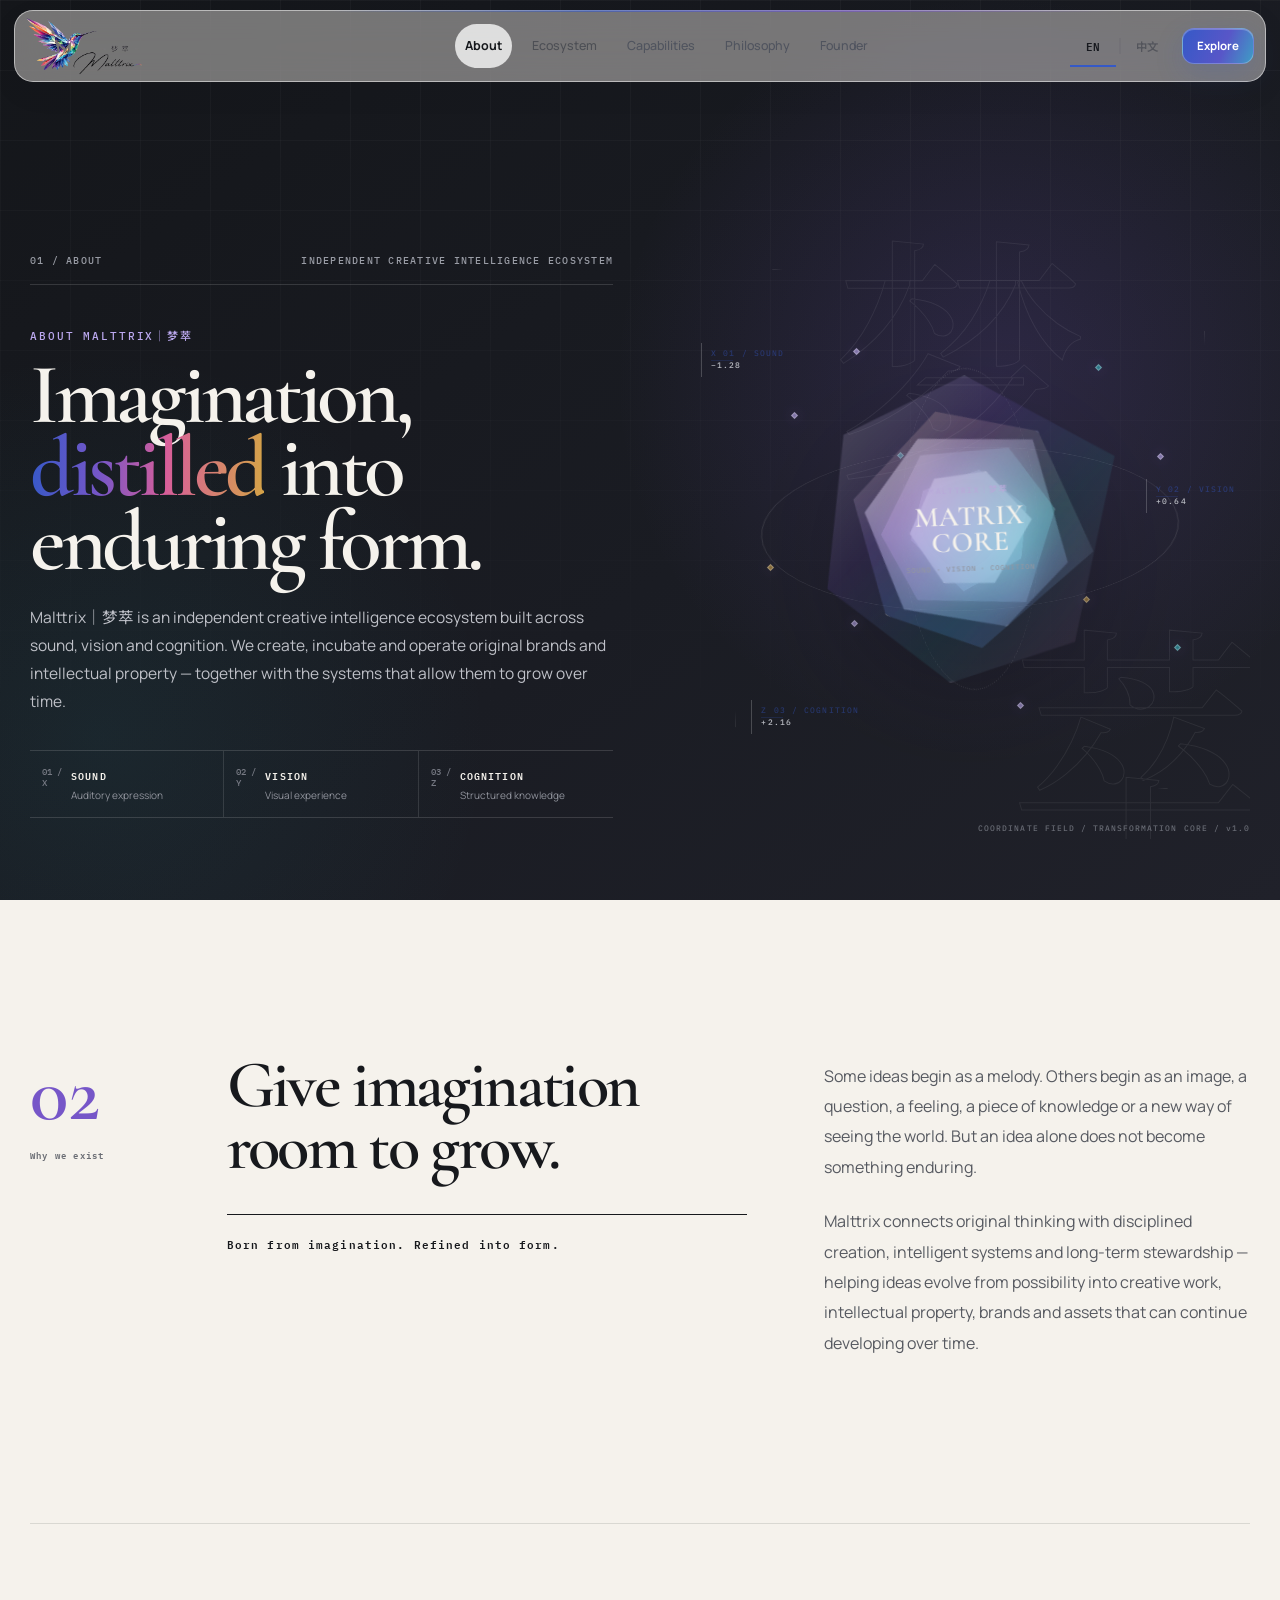
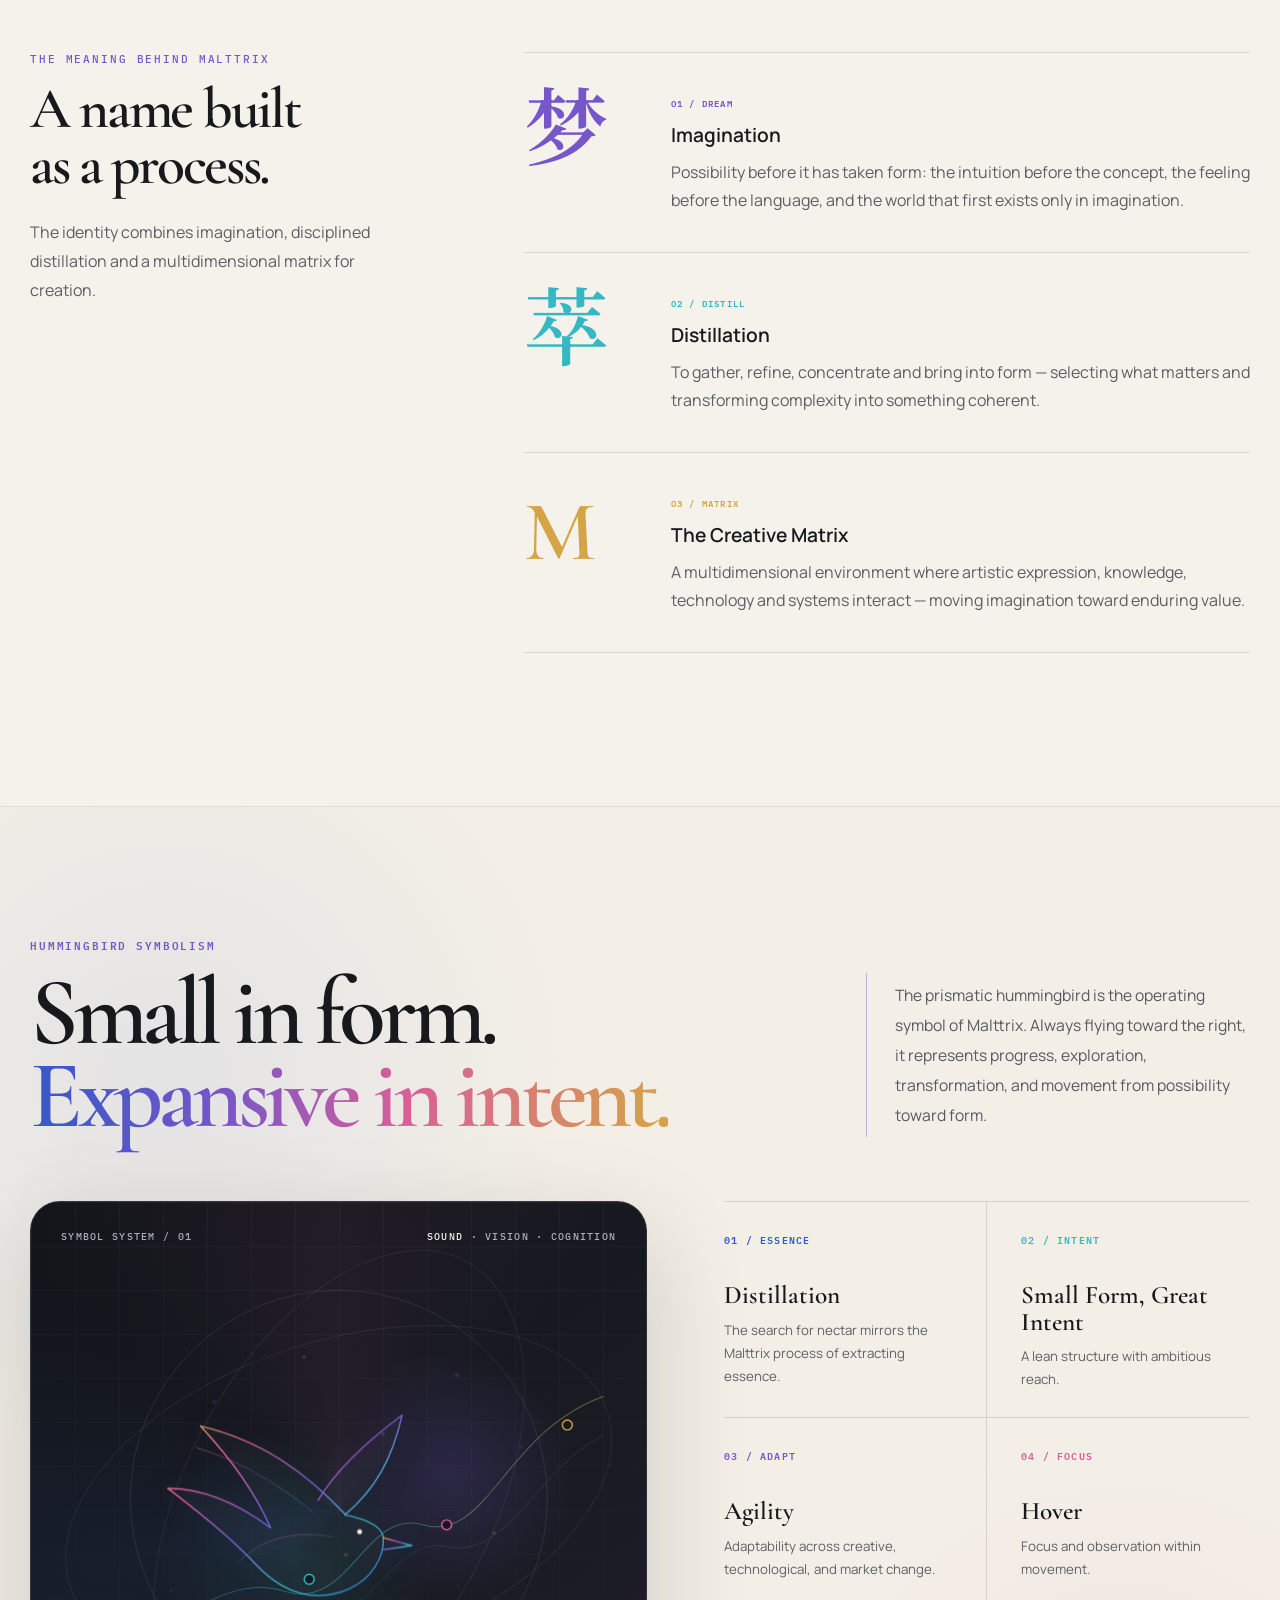
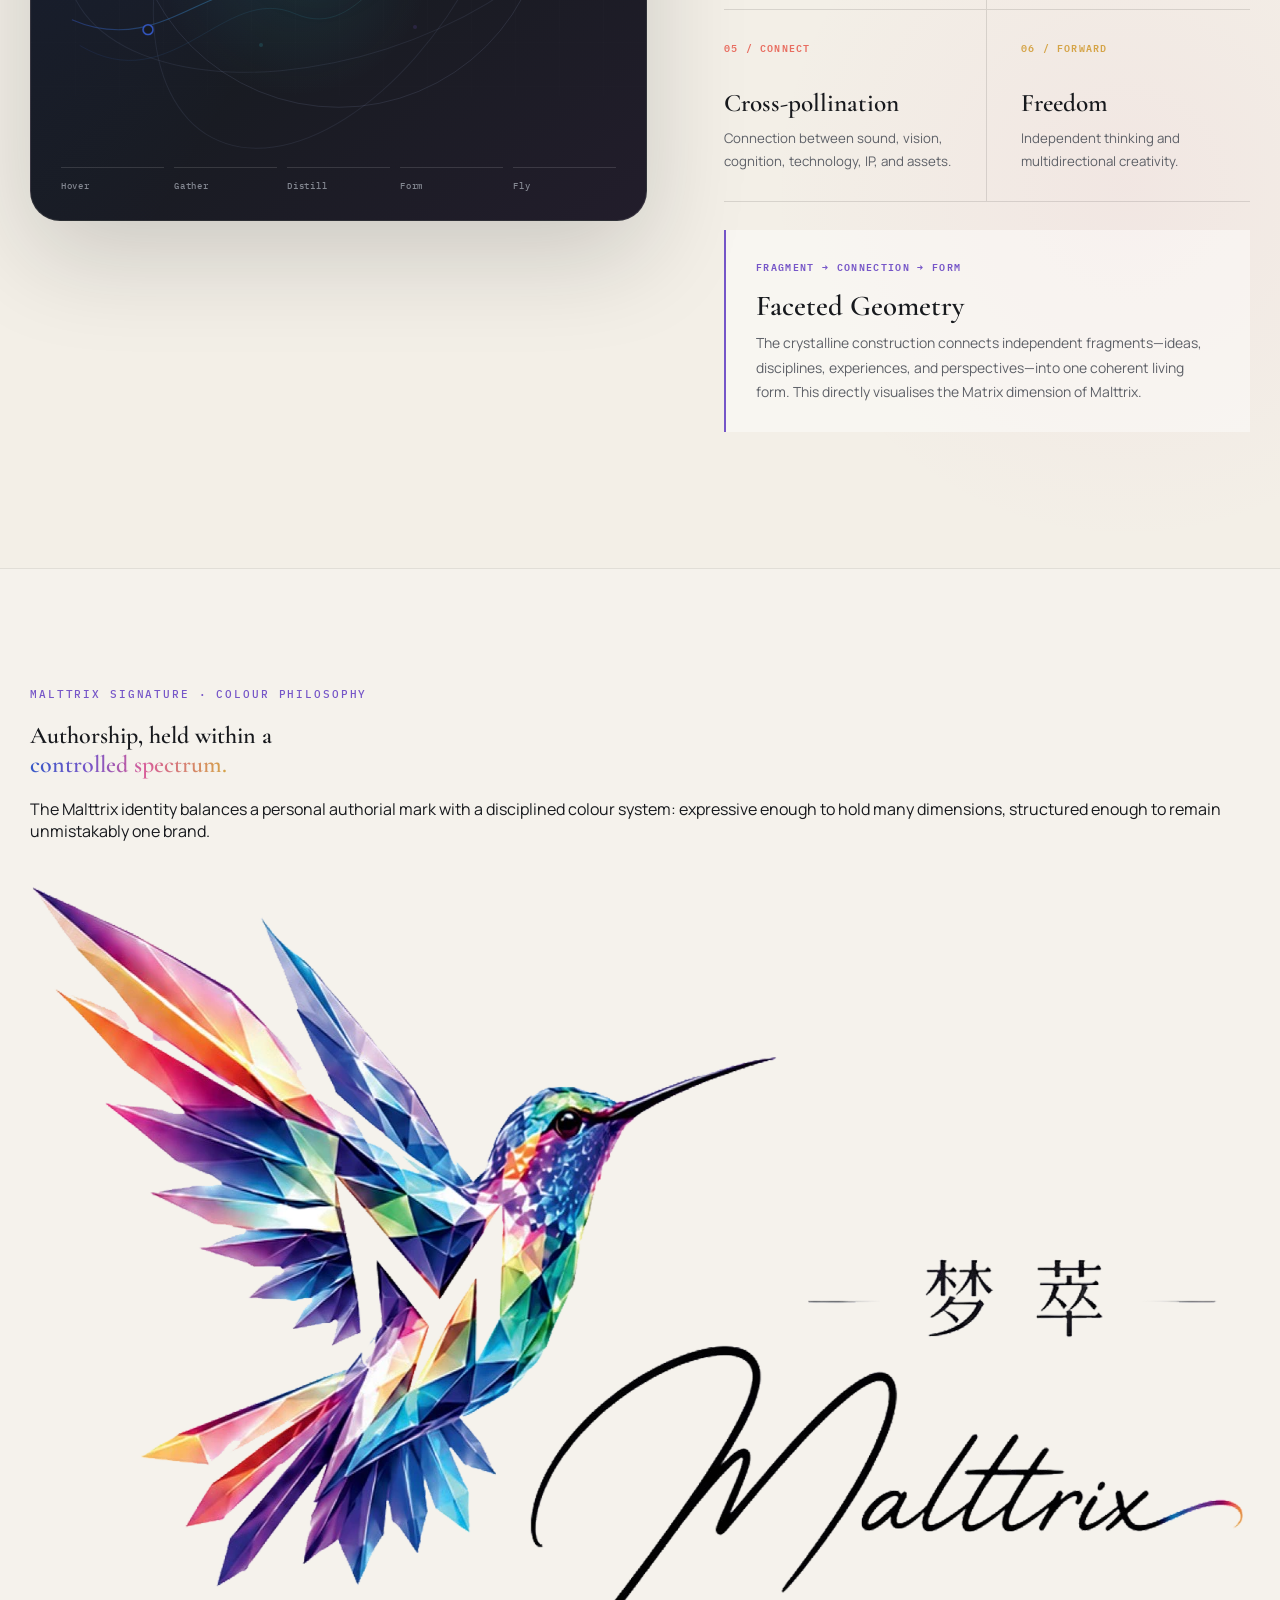
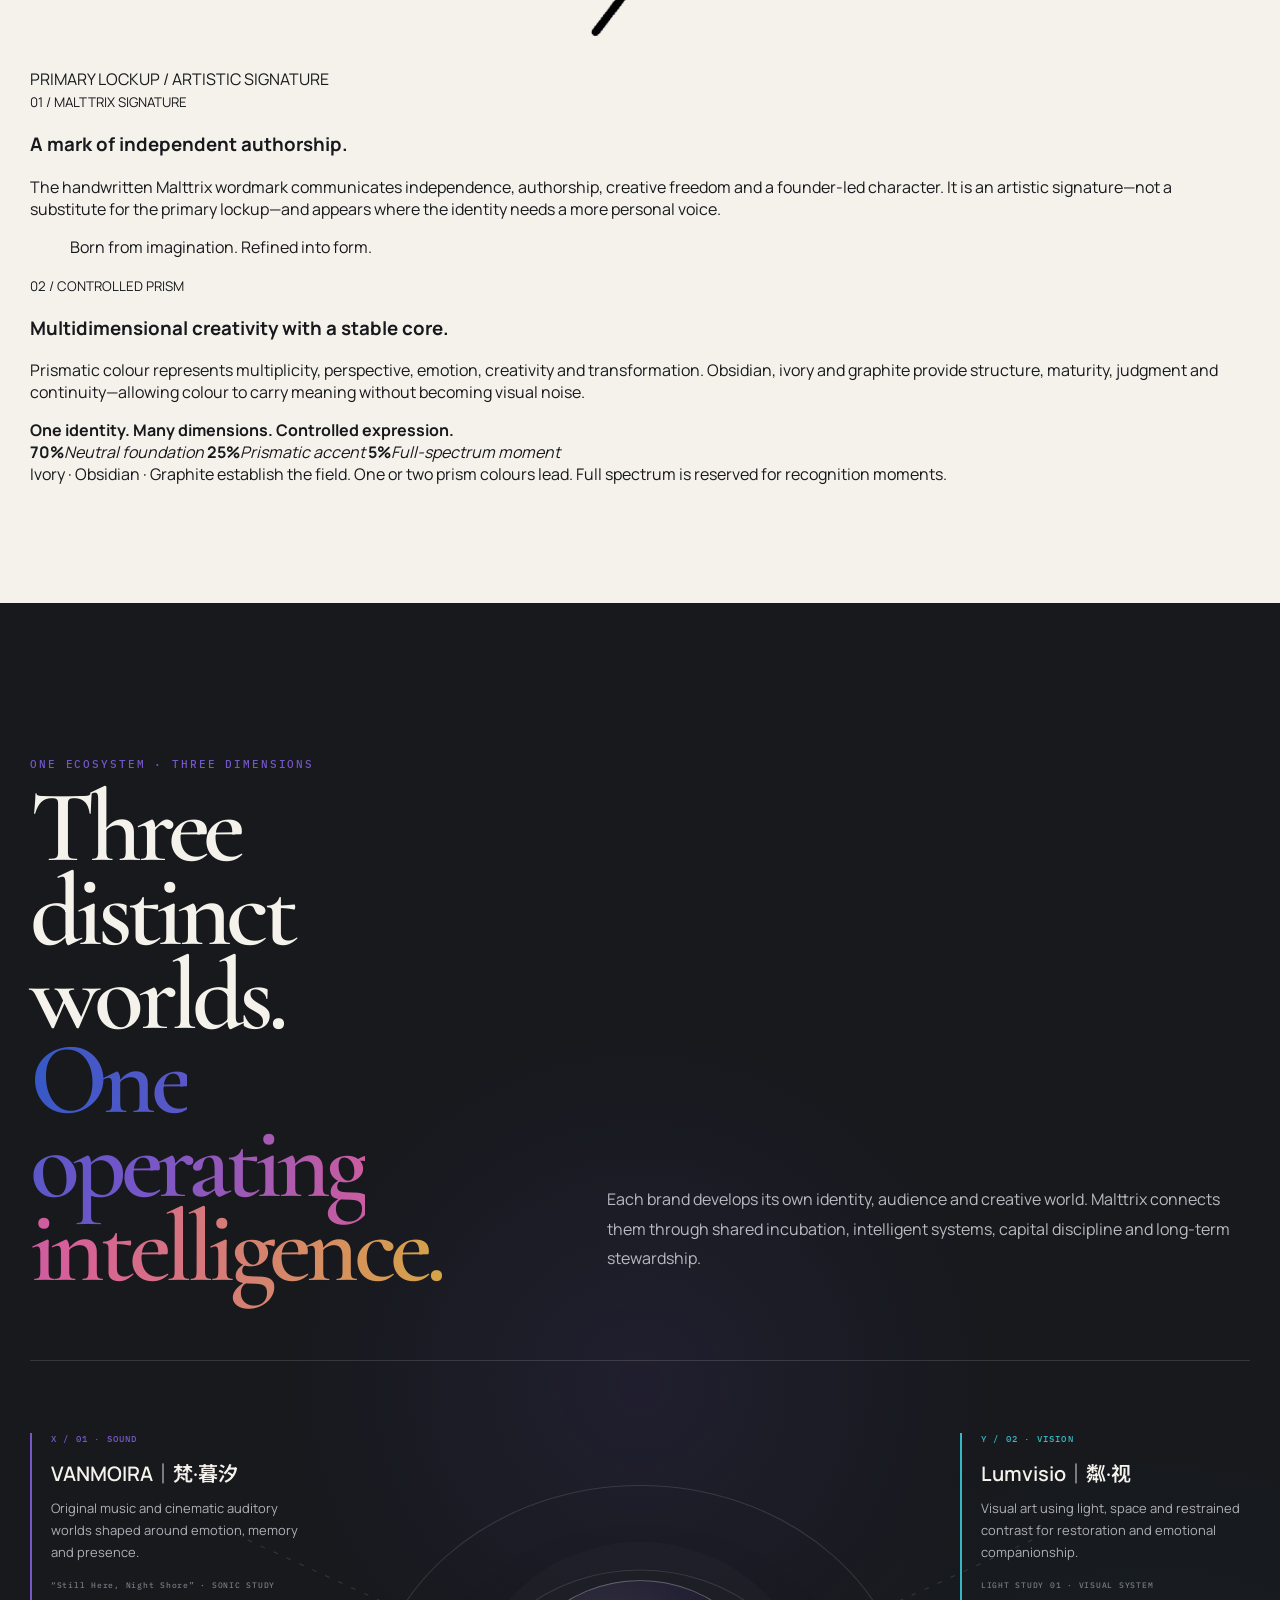
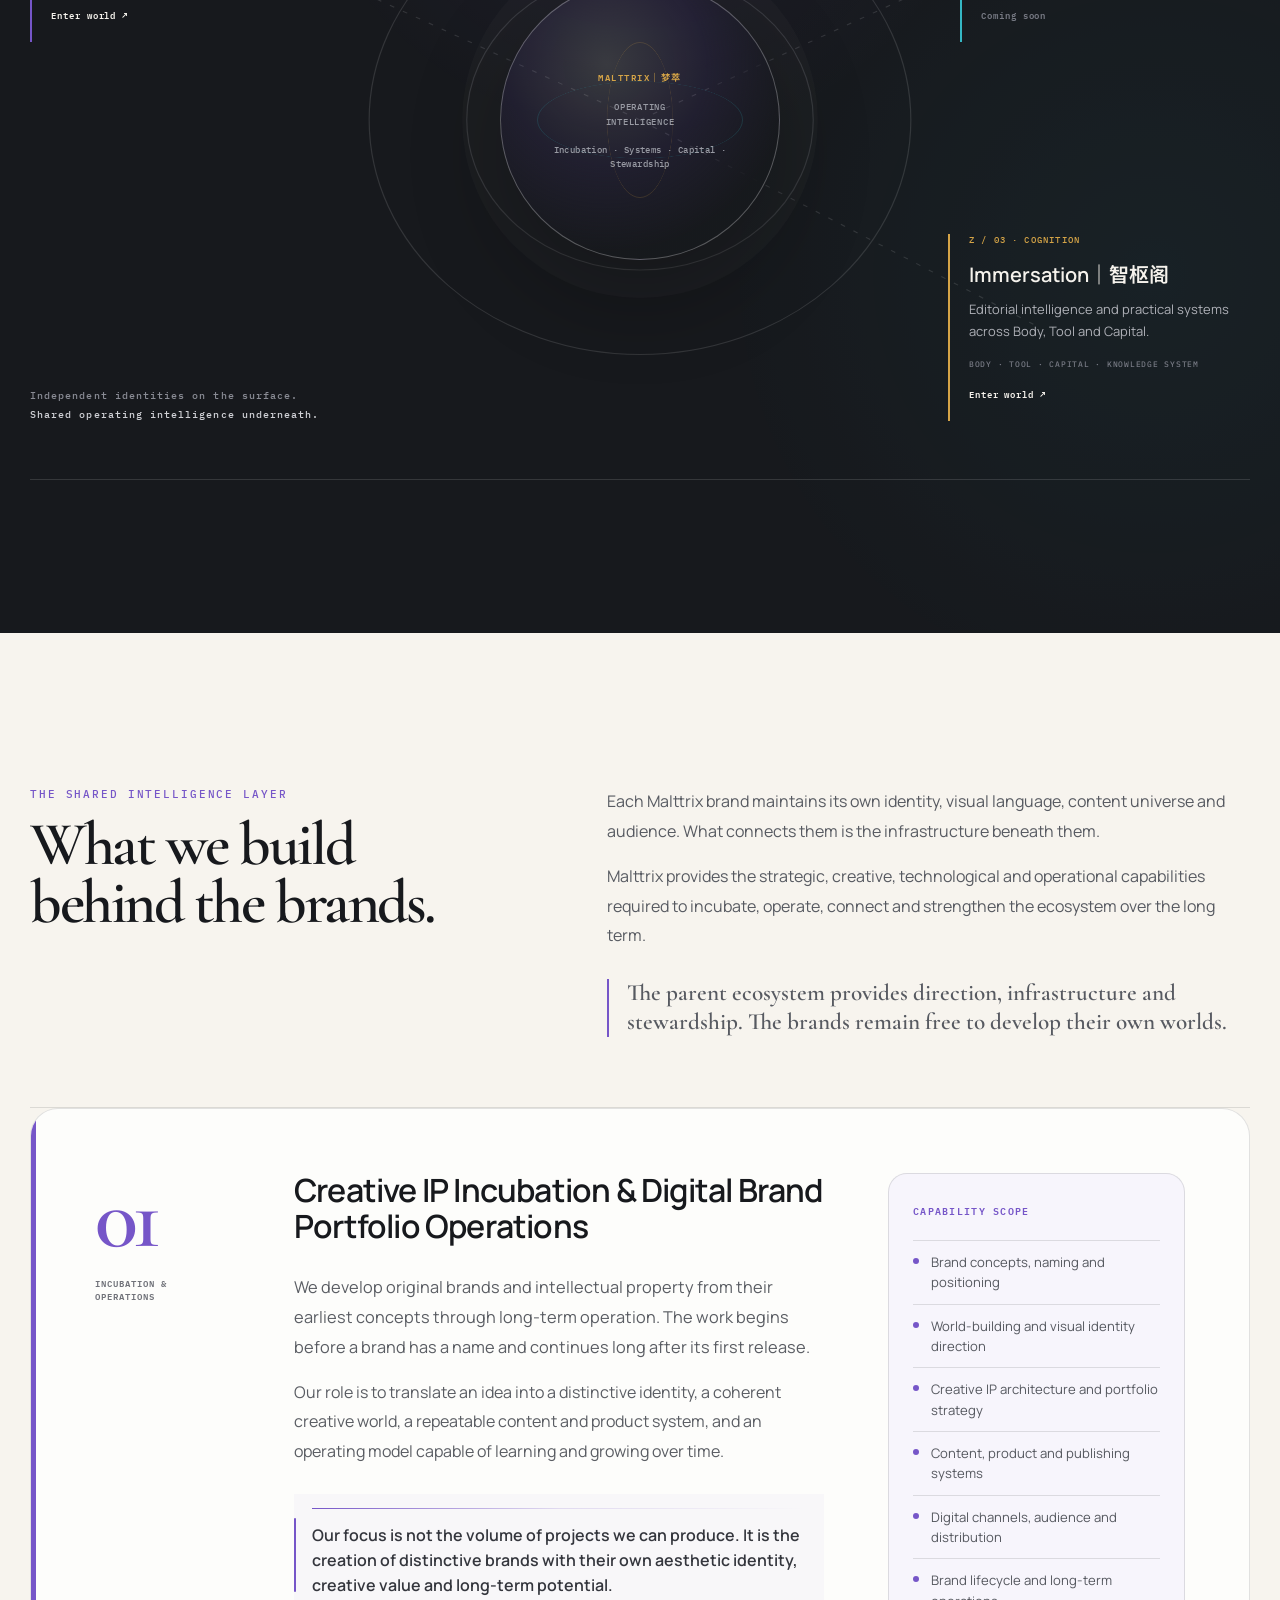
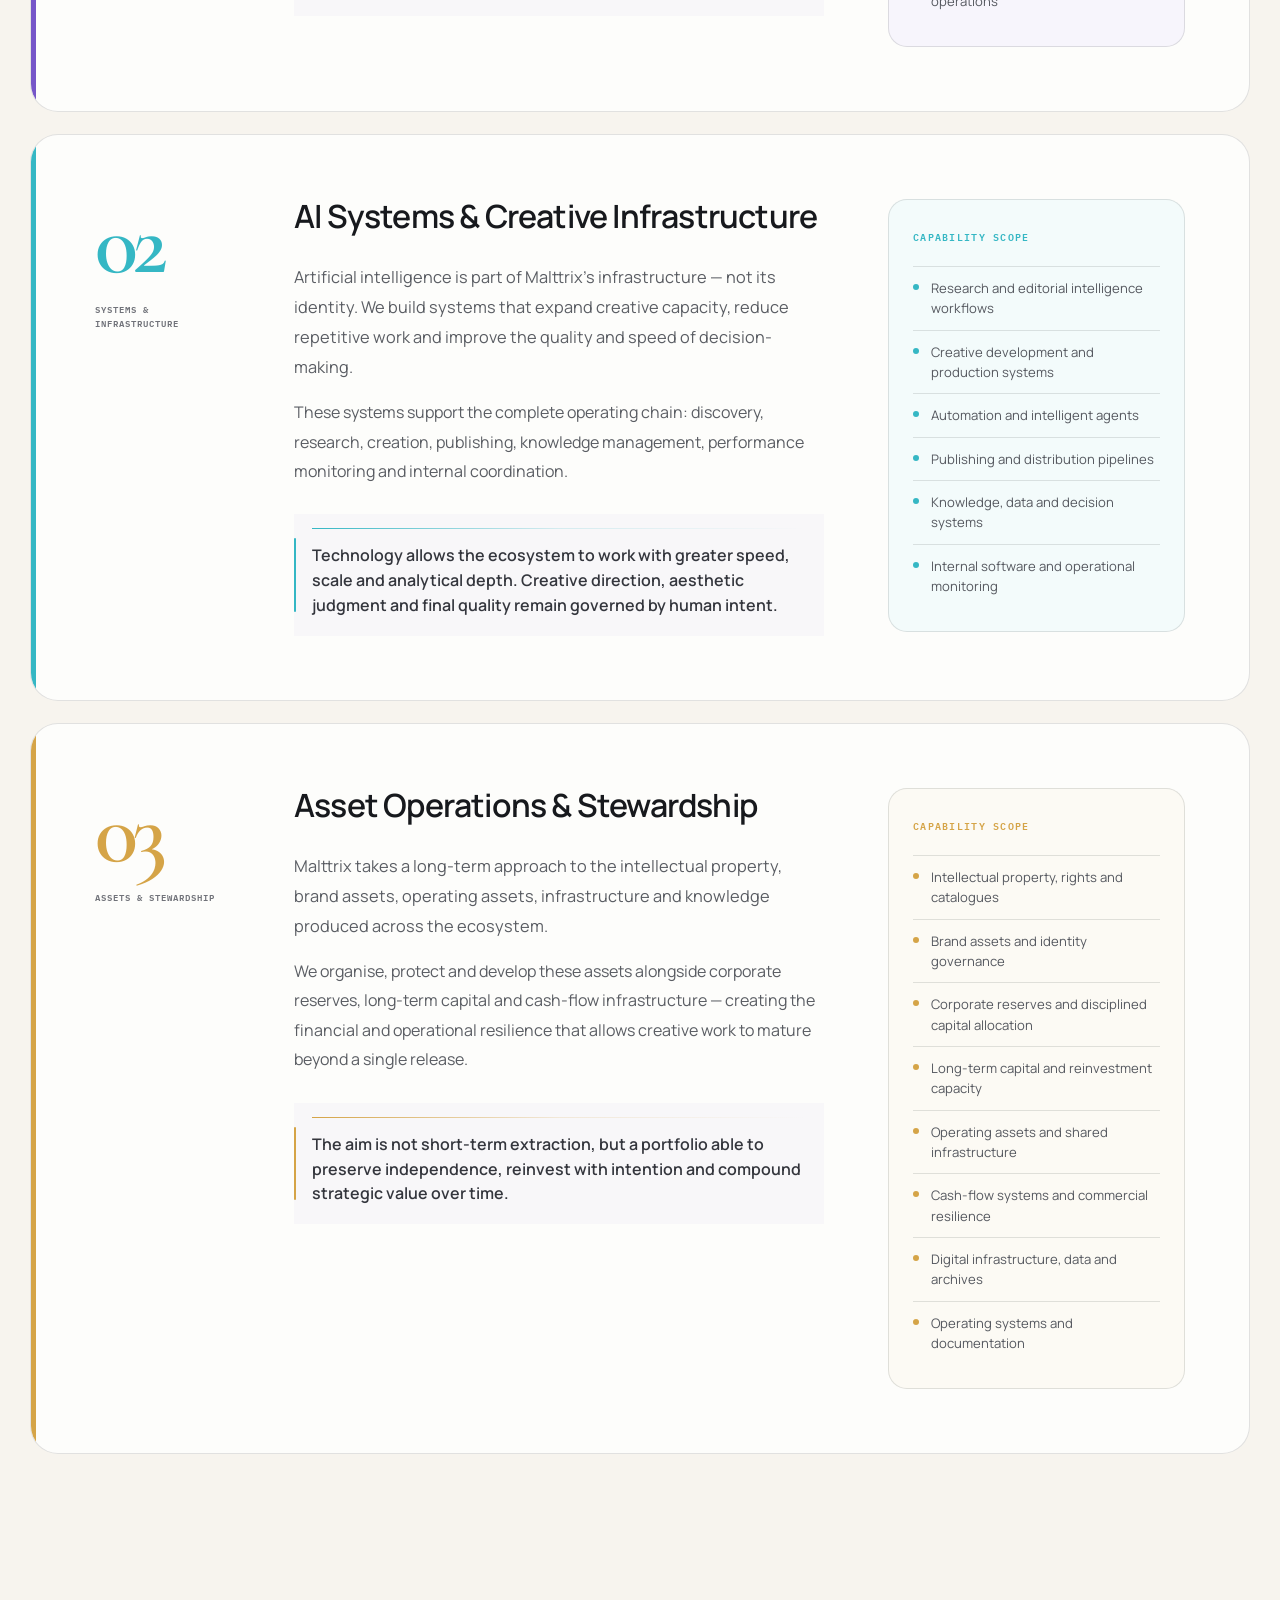
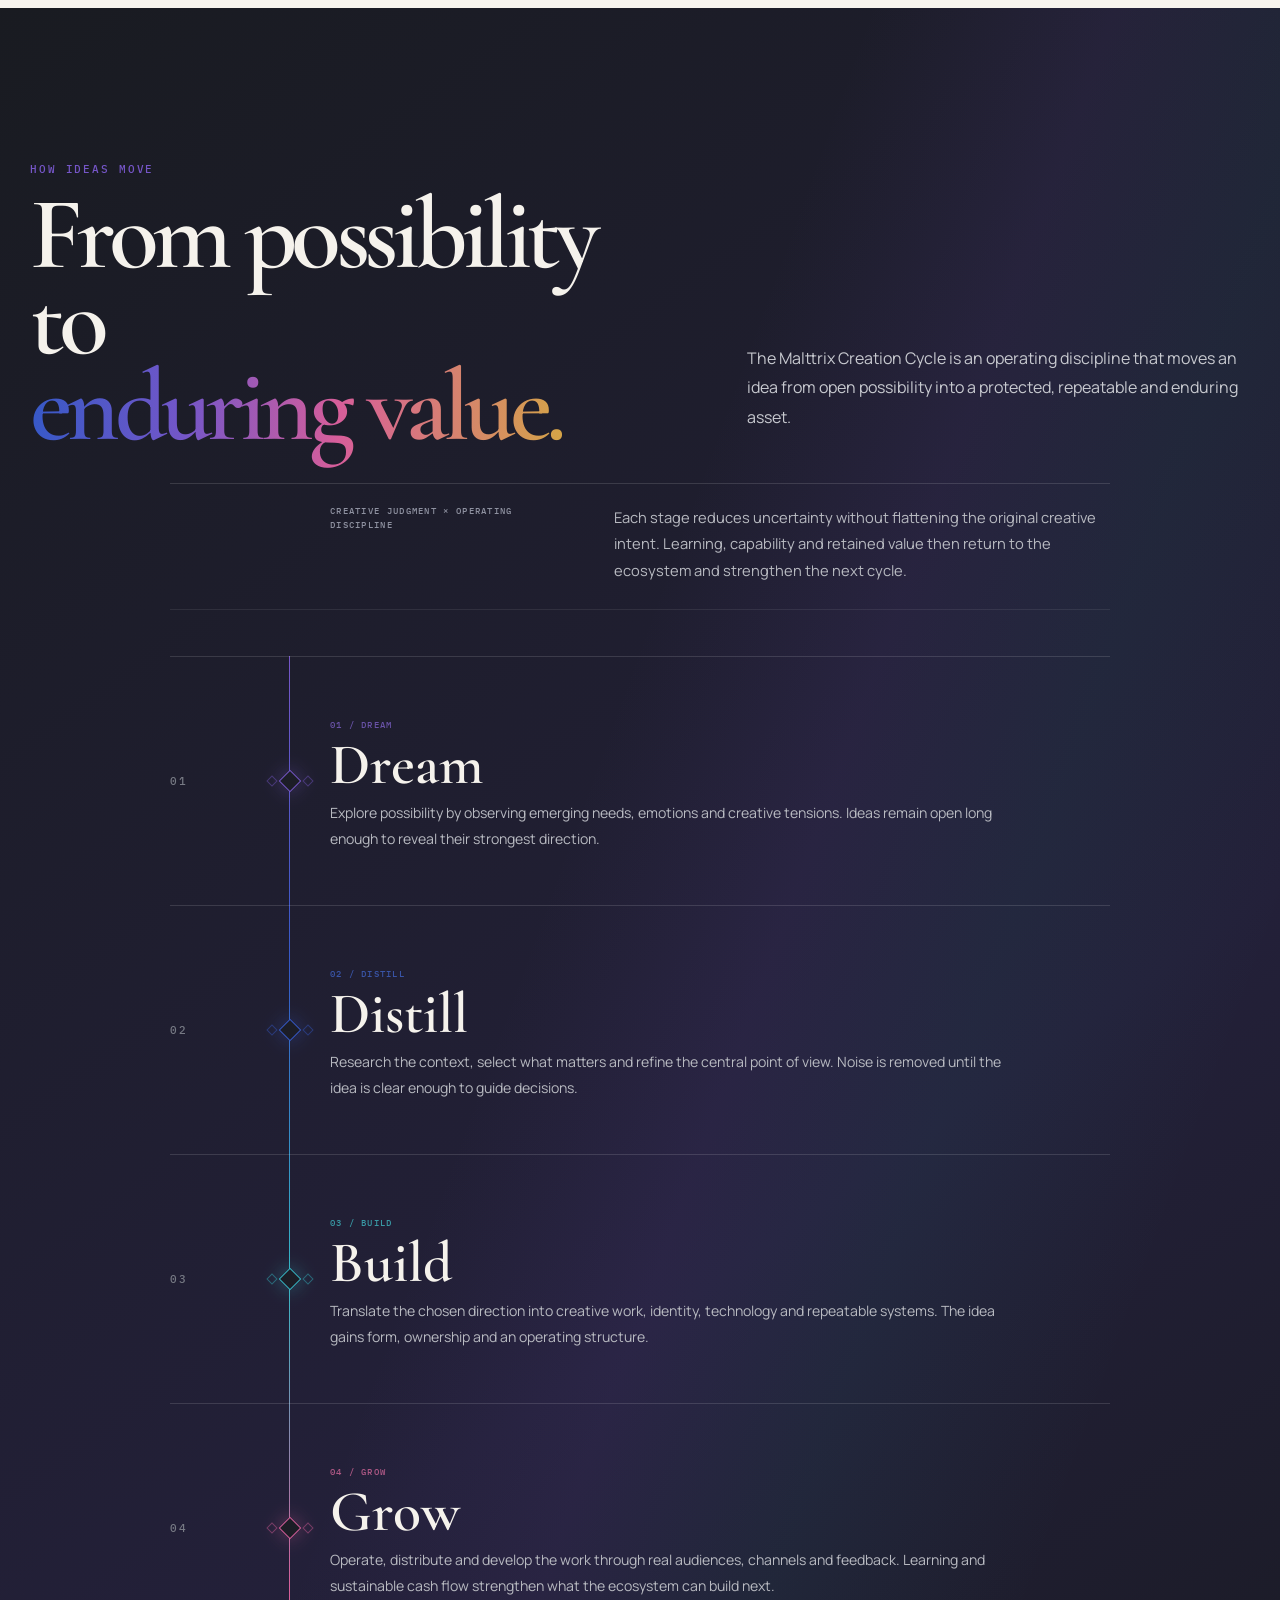
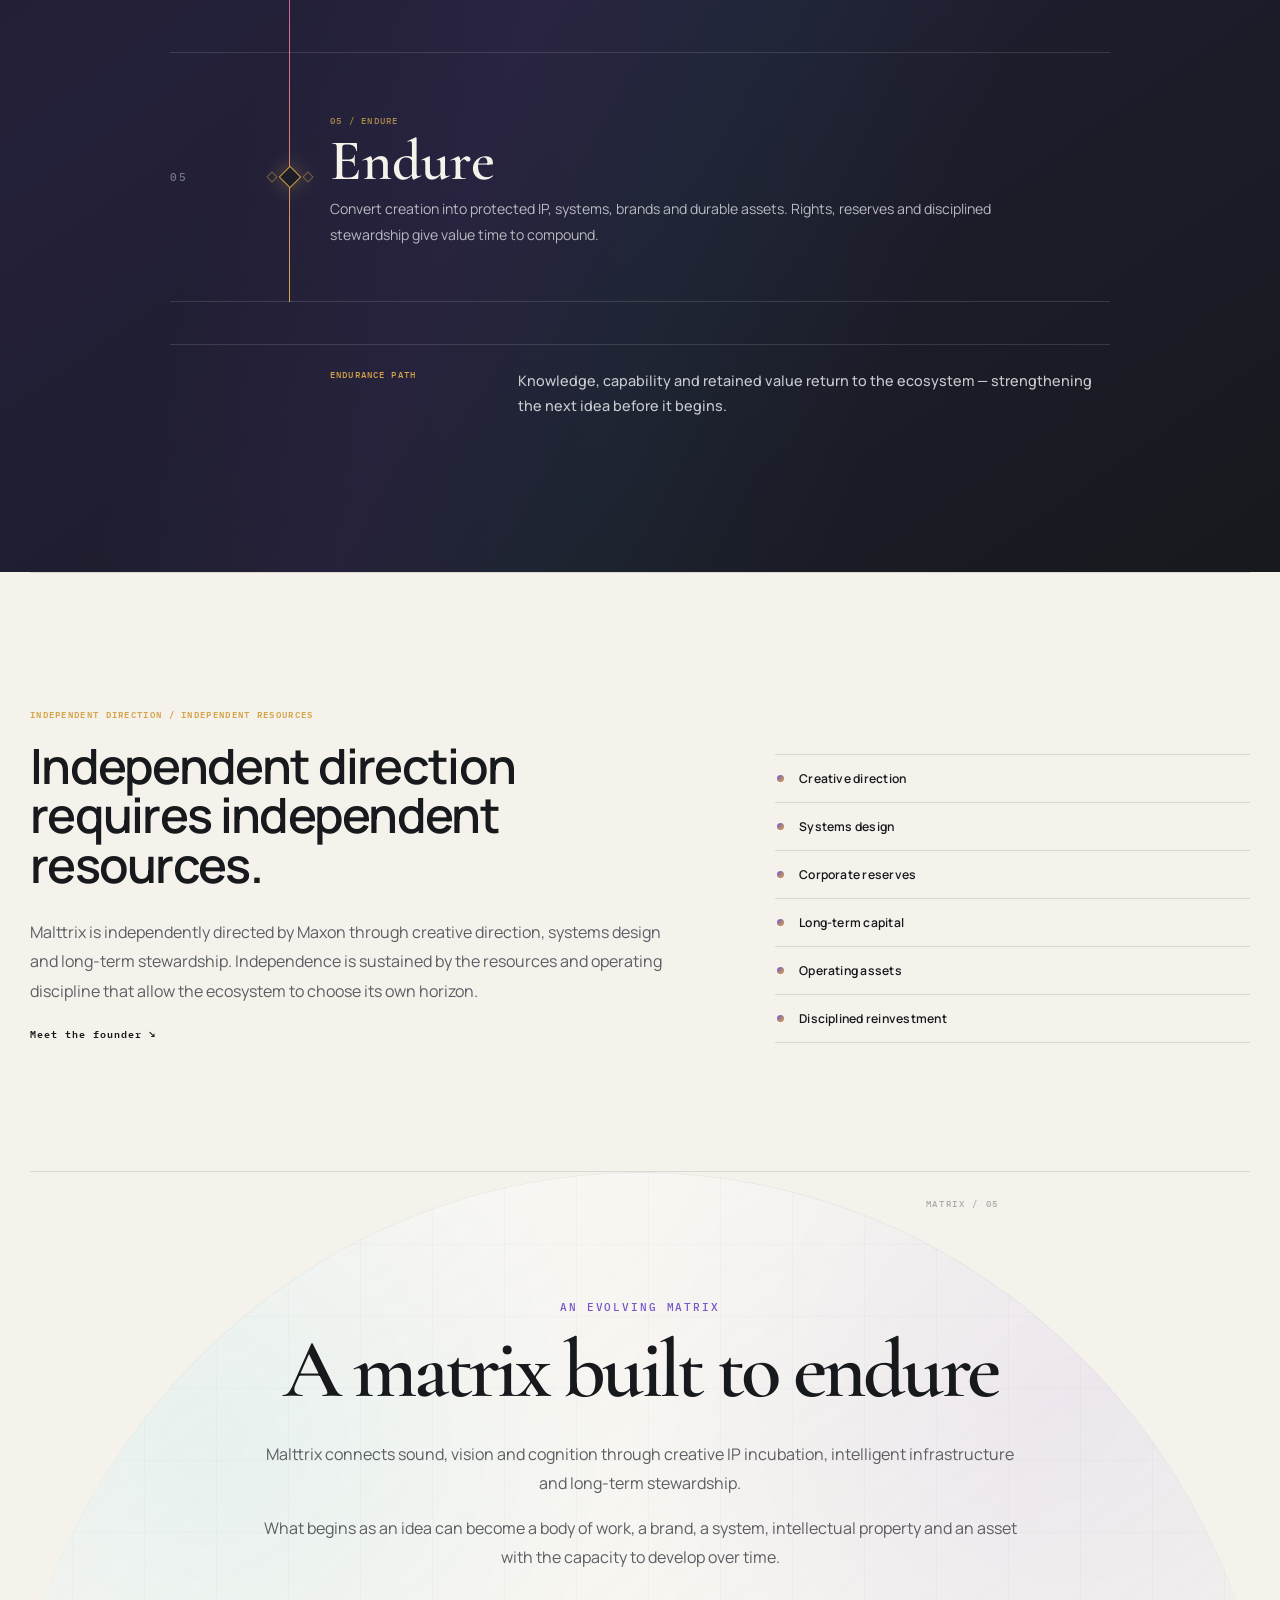
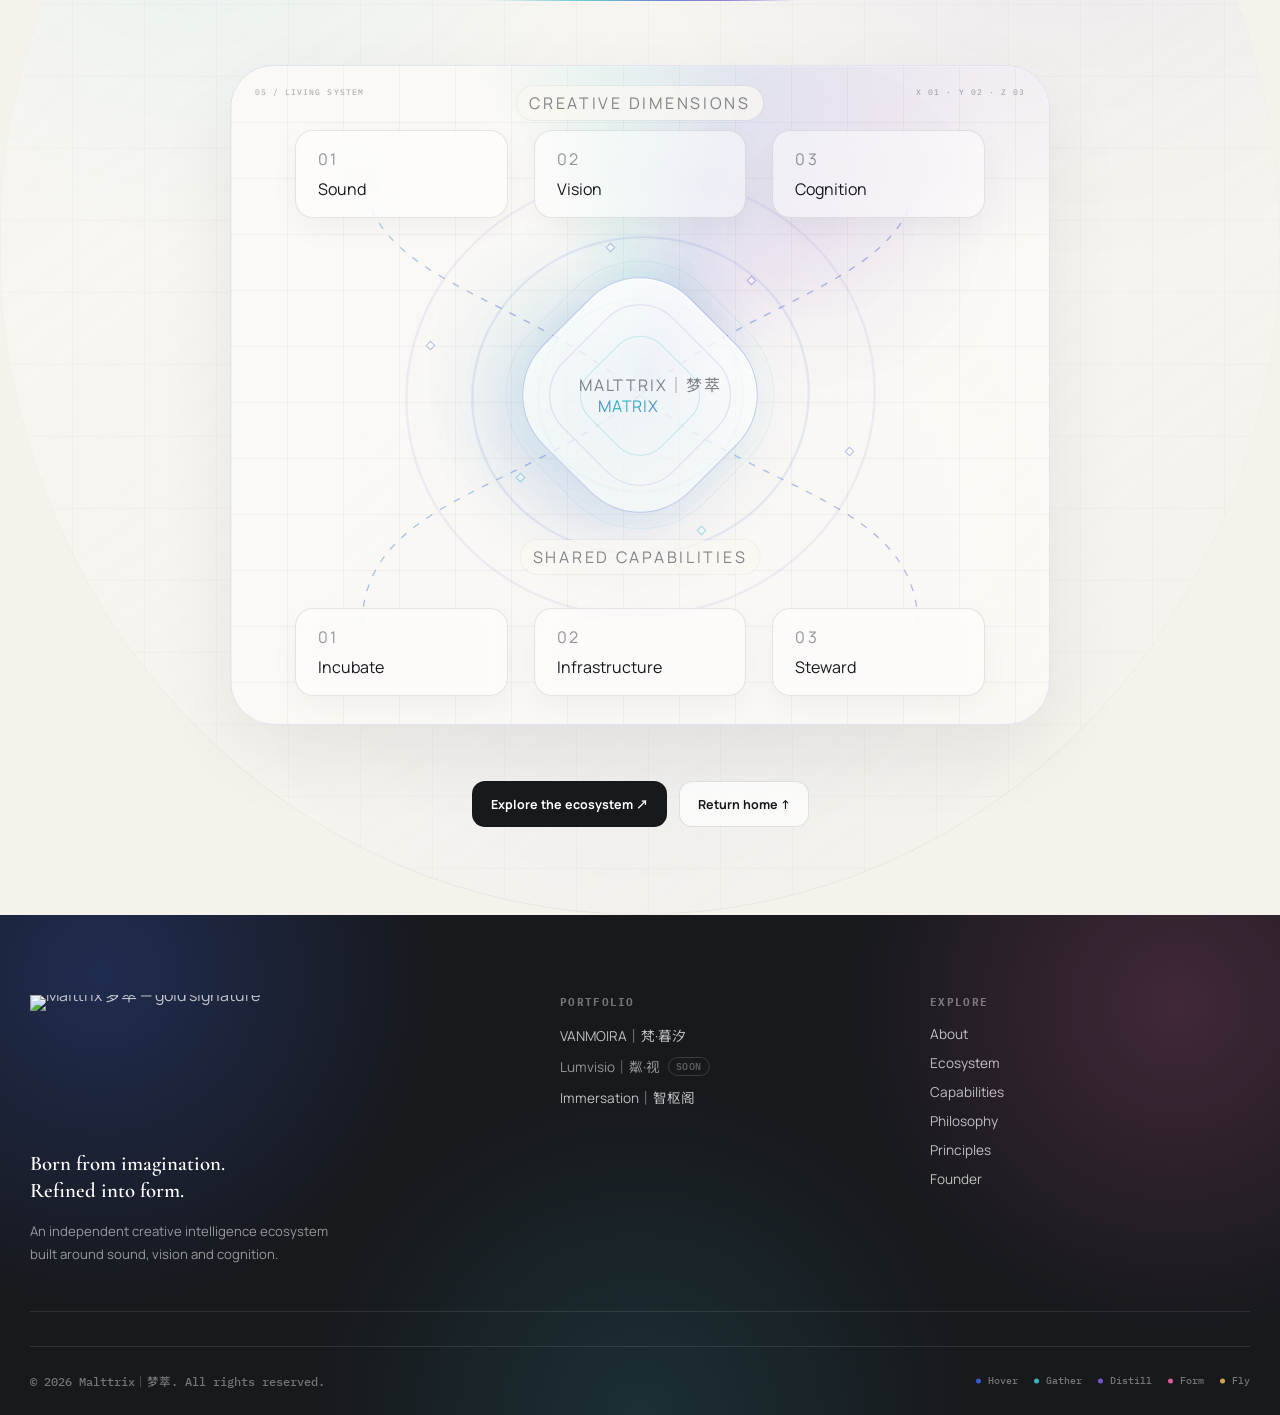
==== commit 5c7f7172: "Add About signature and colour philosophy" ====
--- a/about.html
+++ b/about.html
@@ -1,5 +1,5 @@
 <!DOCTYPE html>
-<html lang="en" data-release="malttrix-about-v7-4">
+<html lang="en" data-release="malttrix-about-v7-5">
 <head>
 <meta charset="utf-8">
 <meta name="viewport" content="width=device-width,initial-scale=1">
@@ -688,7 +688,7 @@
 
 </style>
 <link rel="stylesheet" href="./assets/site-shell.css?v=14.14">
-<link rel="stylesheet" href="./assets/about-enhancements.css?v=7.4">
+<link rel="stylesheet" href="./assets/about-enhancements.css?v=7.5">
 </head>
 <body>
 <div class="about-progress" id="aboutProgress" aria-hidden="true"></div>
@@ -839,6 +839,46 @@
 <article class="symbol-principle" style="--accent:#E86D60"><small>05 / CONNECT</small><h3 data-i18n="bird2.cross.h">Cross-pollination</h3><p data-i18n="bird2.cross.p">Connection between sound, vision, cognition, technology, IP, and assets.</p></article>
 <article class="symbol-principle" style="--accent:#D5A447"><small>06 / FORWARD</small><h3 data-i18n="bird2.freedom.h">Freedom</h3><p data-i18n="bird2.freedom.p">Independent thinking and multidirectional creativity.</p></article>
 <div class="symbol-geometry"><strong>FRAGMENT → CONNECTION → FORM</strong><h3 data-i18n="bird2.geometry.h">Faceted Geometry</h3><p data-i18n="bird2.geometry.p">The crystalline construction connects independent fragments—ideas, disciplines, experiences, and perspectives—into one coherent living form. This directly visualises the Matrix dimension of Malttrix.</p></div>
+</div>
+</div>
+</div>
+</section>
+<section class="brand-expression-section" id="brand-expression">
+<div class="container">
+<div class="brand-expression-head reveal">
+<div><div class="kicker" data-i18n="expression.kicker">Malttrix signature · Colour philosophy</div><h2 data-i18n-html="expression.title">Authorship, held within a<br><span class="prism-text">controlled spectrum.</span></h2></div>
+<p data-i18n="expression.intro">The Malttrix identity balances a personal authorial mark with a disciplined colour system: expressive enough to hold many dimensions, structured enough to remain unmistakably one brand.</p>
+</div>
+<div class="signature-editorial reveal">
+<div class="signature-art">
+<div class="signature-flightline" aria-hidden="true"></div>
+<img src="./assets/malttrix-header.webp" alt="Malttrix prismatic hummingbird and handwritten signature" width="1563" height="805" loading="lazy" decoding="async">
+<span>PRIMARY LOCKUP / ARTISTIC SIGNATURE</span>
+</div>
+<div class="signature-copy">
+<small>01 / MALTTRIX SIGNATURE</small>
+<h3 data-i18n="expression.signature.title">A mark of independent authorship.</h3>
+<p data-i18n="expression.signature.copy">The handwritten Malttrix wordmark communicates independence, authorship, creative freedom and a founder-led character. It is an artistic signature—not a substitute for the primary lockup—and appears where the identity needs a more personal voice.</p>
+<blockquote data-i18n="expression.signature.quote">Born from imagination. Refined into form.</blockquote>
+</div>
+</div>
+<div class="colour-editorial reveal">
+<div class="colour-copy">
+<small>02 / CONTROLLED PRISM</small>
+<h3 data-i18n="expression.colour.title">Multidimensional creativity with a stable core.</h3>
+<p data-i18n="expression.colour.copy">Prismatic colour represents multiplicity, perspective, emotion, creativity and transformation. Obsidian, ivory and graphite provide structure, maturity, judgment and continuity—allowing colour to carry meaning without becoming visual noise.</p>
+<strong data-i18n="expression.colour.line">One identity. Many dimensions. Controlled expression.</strong>
+</div>
+<div class="colour-system">
+<div class="ratio-track" aria-label="Malttrix colour ratio">
+<span class="ratio-neutral"><b>70%</b><em data-i18n="expression.ratio.neutral">Neutral foundation</em></span>
+<span class="ratio-prism"><b>25%</b><em data-i18n="expression.ratio.prism">Prismatic accent</em></span>
+<span class="ratio-spectrum"><b>5%</b><em data-i18n="expression.ratio.spectrum">Full-spectrum moment</em></span>
+</div>
+<div class="prism-key" aria-hidden="true">
+<i style="--tone:#3559C7"></i><i style="--tone:#35B7C4"></i><i style="--tone:#69A982"></i><i style="--tone:#7656C8"></i><i style="--tone:#D75E9A"></i><i style="--tone:#E86D60"></i><i style="--tone:#D5A447"></i>
+</div>
+<div class="ratio-note"><span data-i18n="expression.ratio.note">Ivory · Obsidian · Graphite establish the field. One or two prism colours lead. Full spectrum is reserved for recognition moments.</span></div>
 </div>
 </div>
 </div>
@@ -1135,6 +1175,32 @@
  "closing.matrix.sound":"声音","closing.matrix.vision":"视觉","closing.matrix.cognition":"认知",
  "closing.matrix.incubate":"孵化","closing.matrix.infrastructure":"基础设施","closing.matrix.steward":"守护"
 });
+Object.assign(copy.en,{
+ "expression.kicker":"Malttrix signature · Colour philosophy",
+ "expression.title":"Authorship, held within a<br><span class=\"prism-text\">controlled spectrum.</span>",
+ "expression.intro":"The Malttrix identity balances a personal authorial mark with a disciplined colour system: expressive enough to hold many dimensions, structured enough to remain unmistakably one brand.",
+ "expression.signature.title":"A mark of independent authorship.",
+ "expression.signature.copy":"The handwritten Malttrix wordmark communicates independence, authorship, creative freedom and a founder-led character. It is an artistic signature—not a substitute for the primary lockup—and appears where the identity needs a more personal voice.",
+ "expression.signature.quote":"Born from imagination. Refined into form.",
+ "expression.colour.title":"Multidimensional creativity with a stable core.",
+ "expression.colour.copy":"Prismatic colour represents multiplicity, perspective, emotion, creativity and transformation. Obsidian, ivory and graphite provide structure, maturity, judgment and continuity—allowing colour to carry meaning without becoming visual noise.",
+ "expression.colour.line":"One identity. Many dimensions. Controlled expression.",
+ "expression.ratio.neutral":"Neutral foundation","expression.ratio.prism":"Prismatic accent","expression.ratio.spectrum":"Full-spectrum moment",
+ "expression.ratio.note":"Ivory · Obsidian · Graphite establish the field. One or two prism colours lead. Full spectrum is reserved for recognition moments."
+});
+Object.assign(copy.zh,{
+ "expression.kicker":"Malttrix 艺术签名 · 色彩哲学",
+ "expression.title":"以作者性为印记，<br><span class=\"prism-text\">以克制棱彩承载多维创造。</span>",
+ "expression.intro":"梦萃的视觉身份，在个人作者印记与严谨色彩系统之间取得平衡：既能容纳多个维度，也始终保持统一而清晰的品牌核心。",
+ "expression.signature.title":"独立作者性的艺术印记。",
+ "expression.signature.copy":"Malttrix 手写字标传达独立、作者性、创作自由与创始人主导的品牌性格。它是艺术签名，而不是主 Logo 的替代品；只在品牌需要更个人化语气的场景中使用。",
+ "expression.signature.quote":"为梦而生，以萃成形。",
+ "expression.colour.title":"多维创造 × 稳定核心",
+ "expression.colour.copy":"棱彩色代表多重视角、情绪、创造力与持续转化；黑曜色、象牙白与石墨灰负责结构、成熟、判断与延续，让色彩承载意义，而不是形成视觉噪音。",
+ "expression.colour.line":"一个身份，多个维度，克制表达。",
+ "expression.ratio.neutral":"中性色基础","expression.ratio.prism":"棱彩重点色","expression.ratio.spectrum":"完整棱彩时刻",
+ "expression.ratio.note":"象牙白、黑曜色与石墨灰建立主要空间；每一画面由一至两种棱彩色主导；完整光谱只保留给高辨识度品牌时刻。"
+});
 (()=>{
  const buttons=[...document.querySelectorAll('.lang-btn')],menu=document.getElementById('primaryMenu'),toggle=document.getElementById('menuToggle');
  function apply(lang,persist=false){lang=copy[lang]?lang:'en';document.documentElement.lang=lang==='zh'?'zh-CN':'en';document.querySelectorAll('[data-i18n]').forEach(el=>{const value=copy[lang][el.dataset.i18n];if(value!==undefined)el.textContent=value});document.querySelectorAll('[data-i18n-html]').forEach(el=>{const value=copy[lang][el.dataset.i18nHtml];if(value!==undefined)el.innerHTML=value});document.querySelectorAll('[data-i18n-aria]').forEach(el=>{const value=copy[lang][el.dataset.i18nAria];if(value!==undefined)el.setAttribute('aria-label',value)});buttons.forEach(b=>{const active=b.dataset.lang===lang;b.classList.toggle('active',active);b.setAttribute('aria-pressed',String(active))});toggle.setAttribute('aria-label',lang==='zh'?'打开或关闭导航':'Open or close navigation');if(persist)try{localStorage.setItem('malttrix_lang_pref',lang)}catch(_){}}
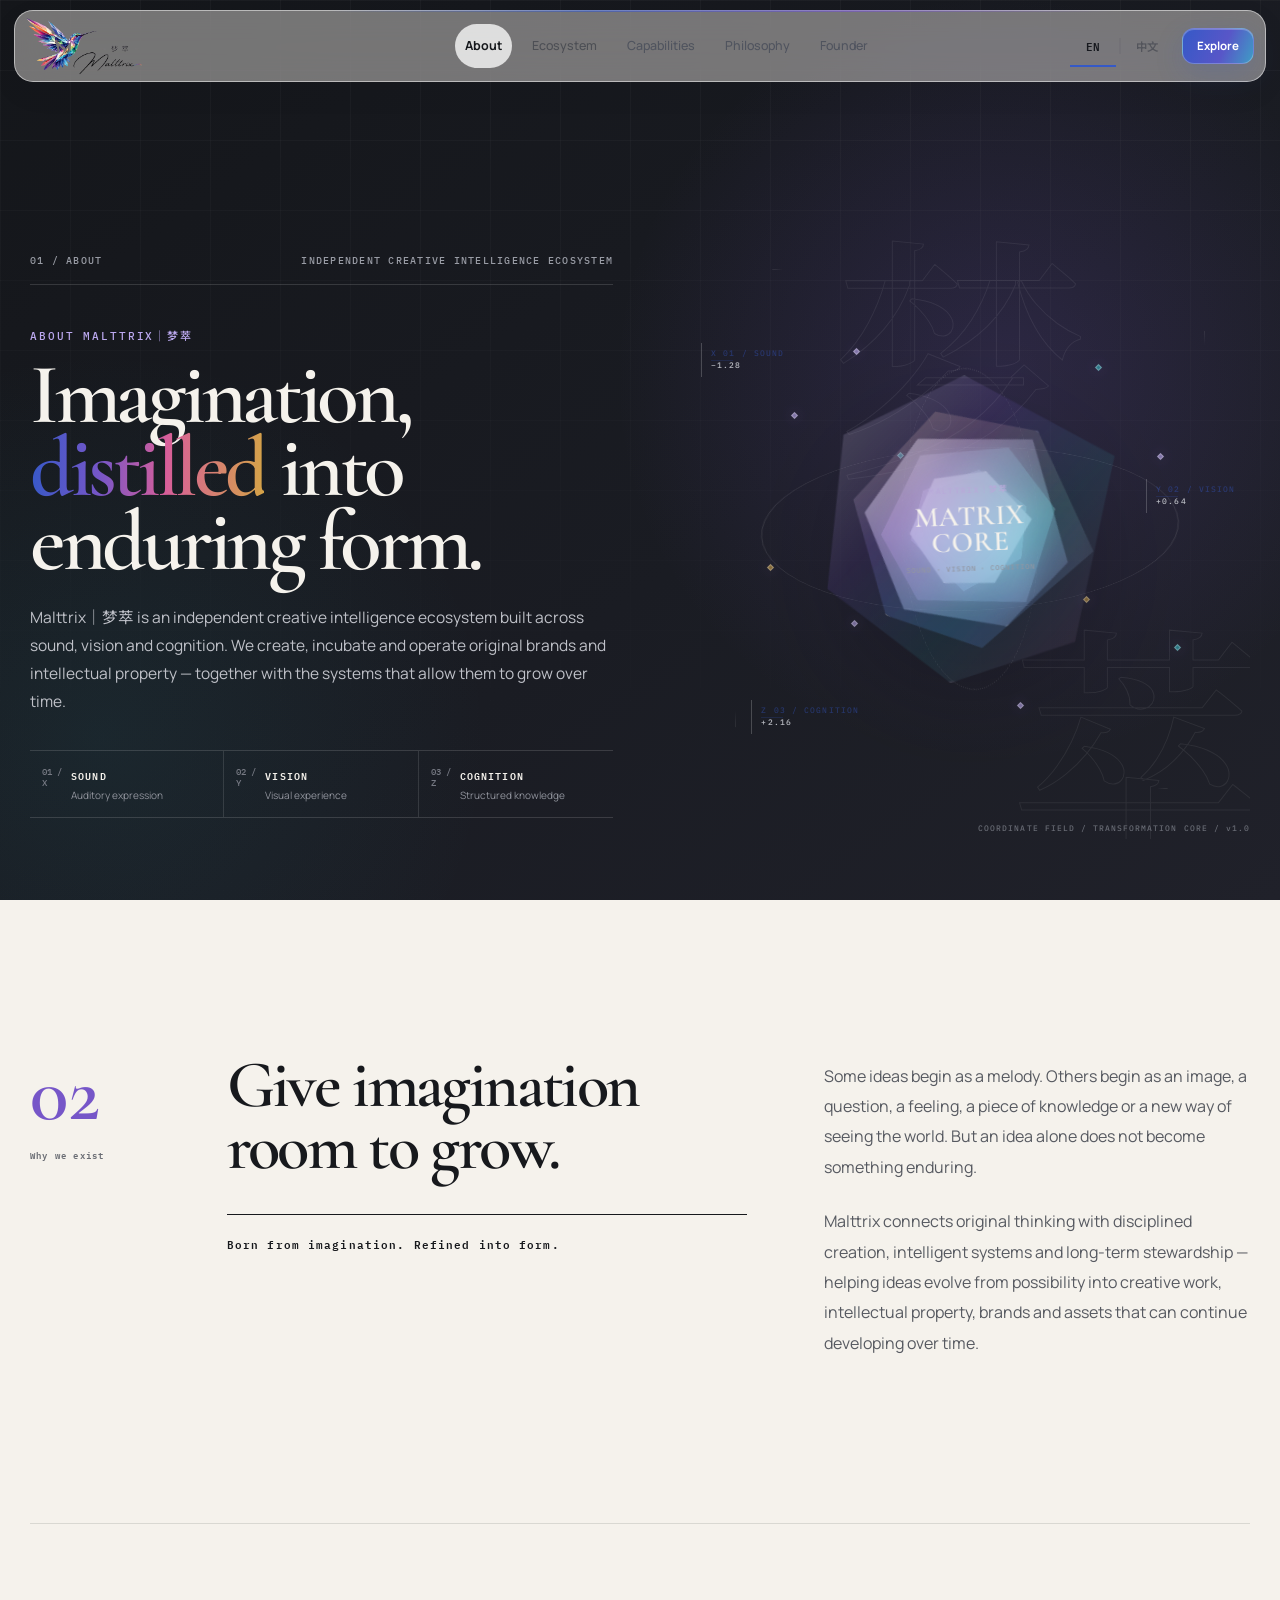
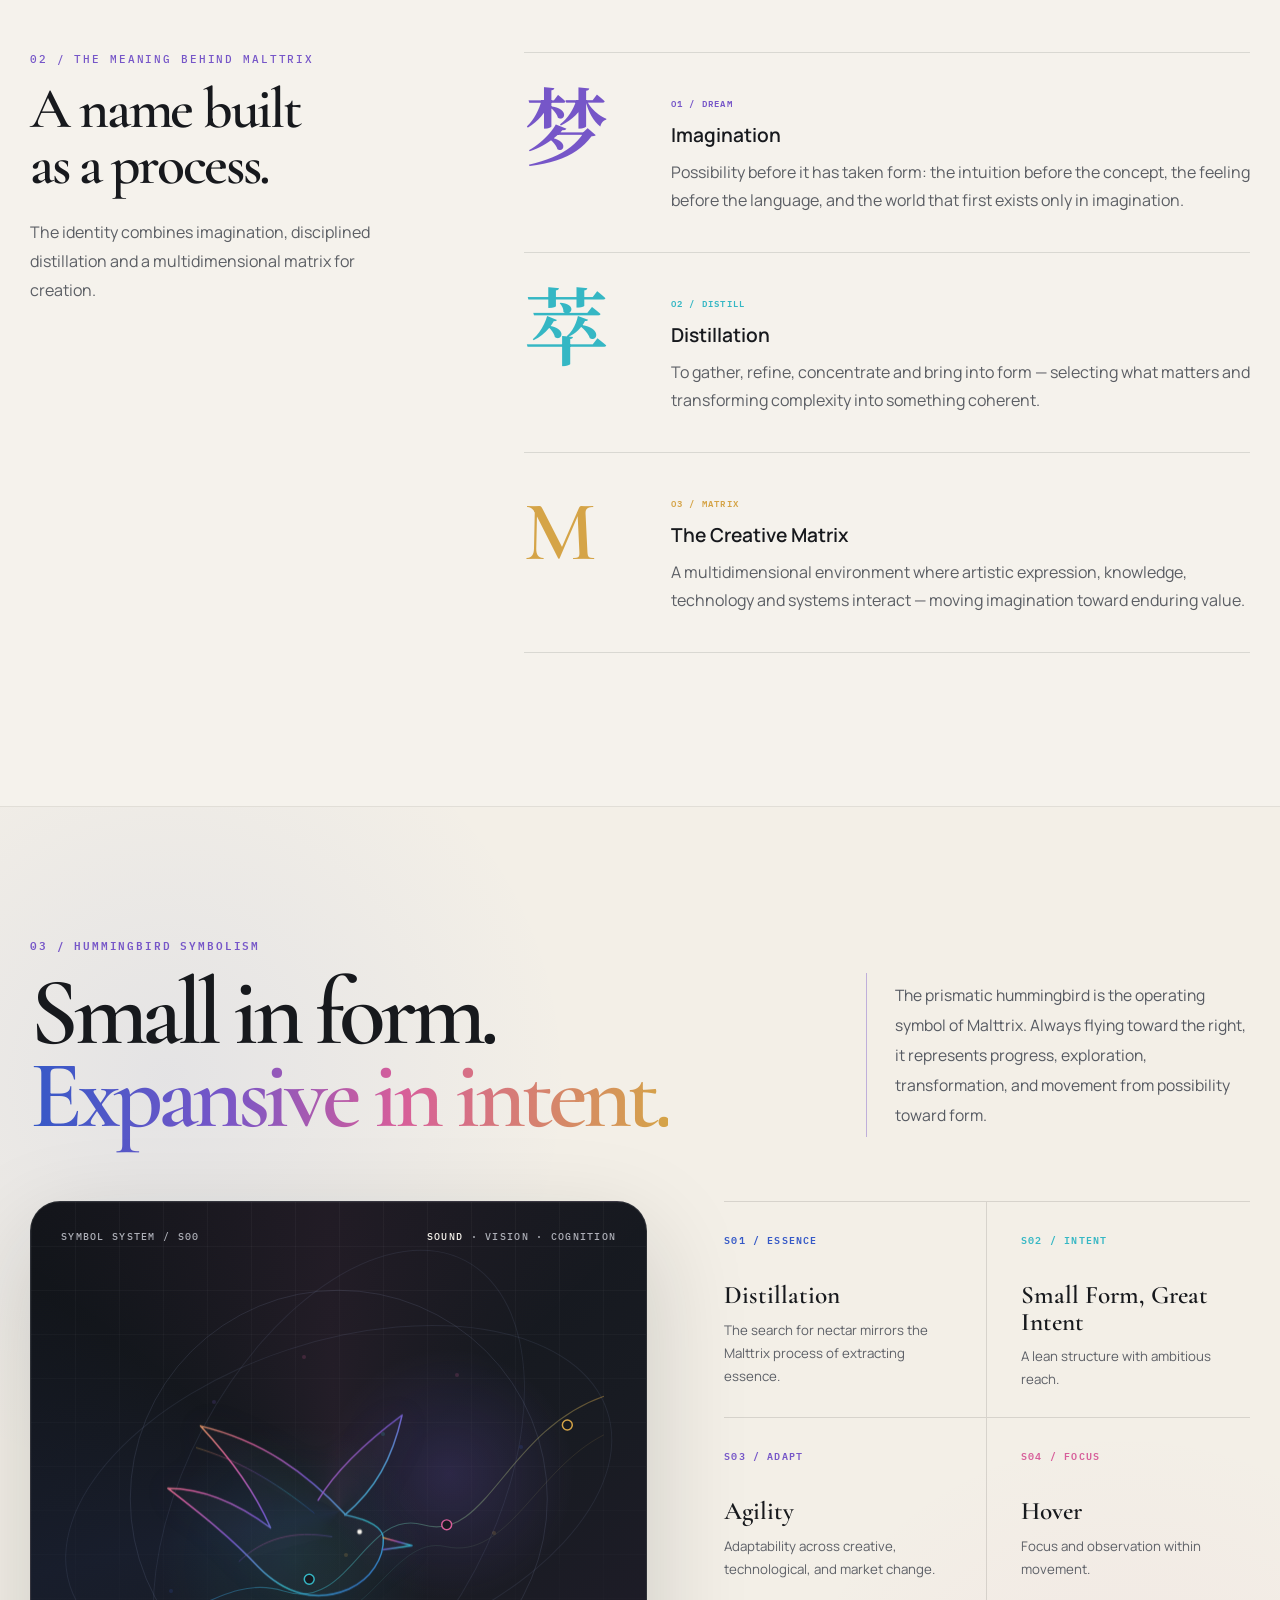
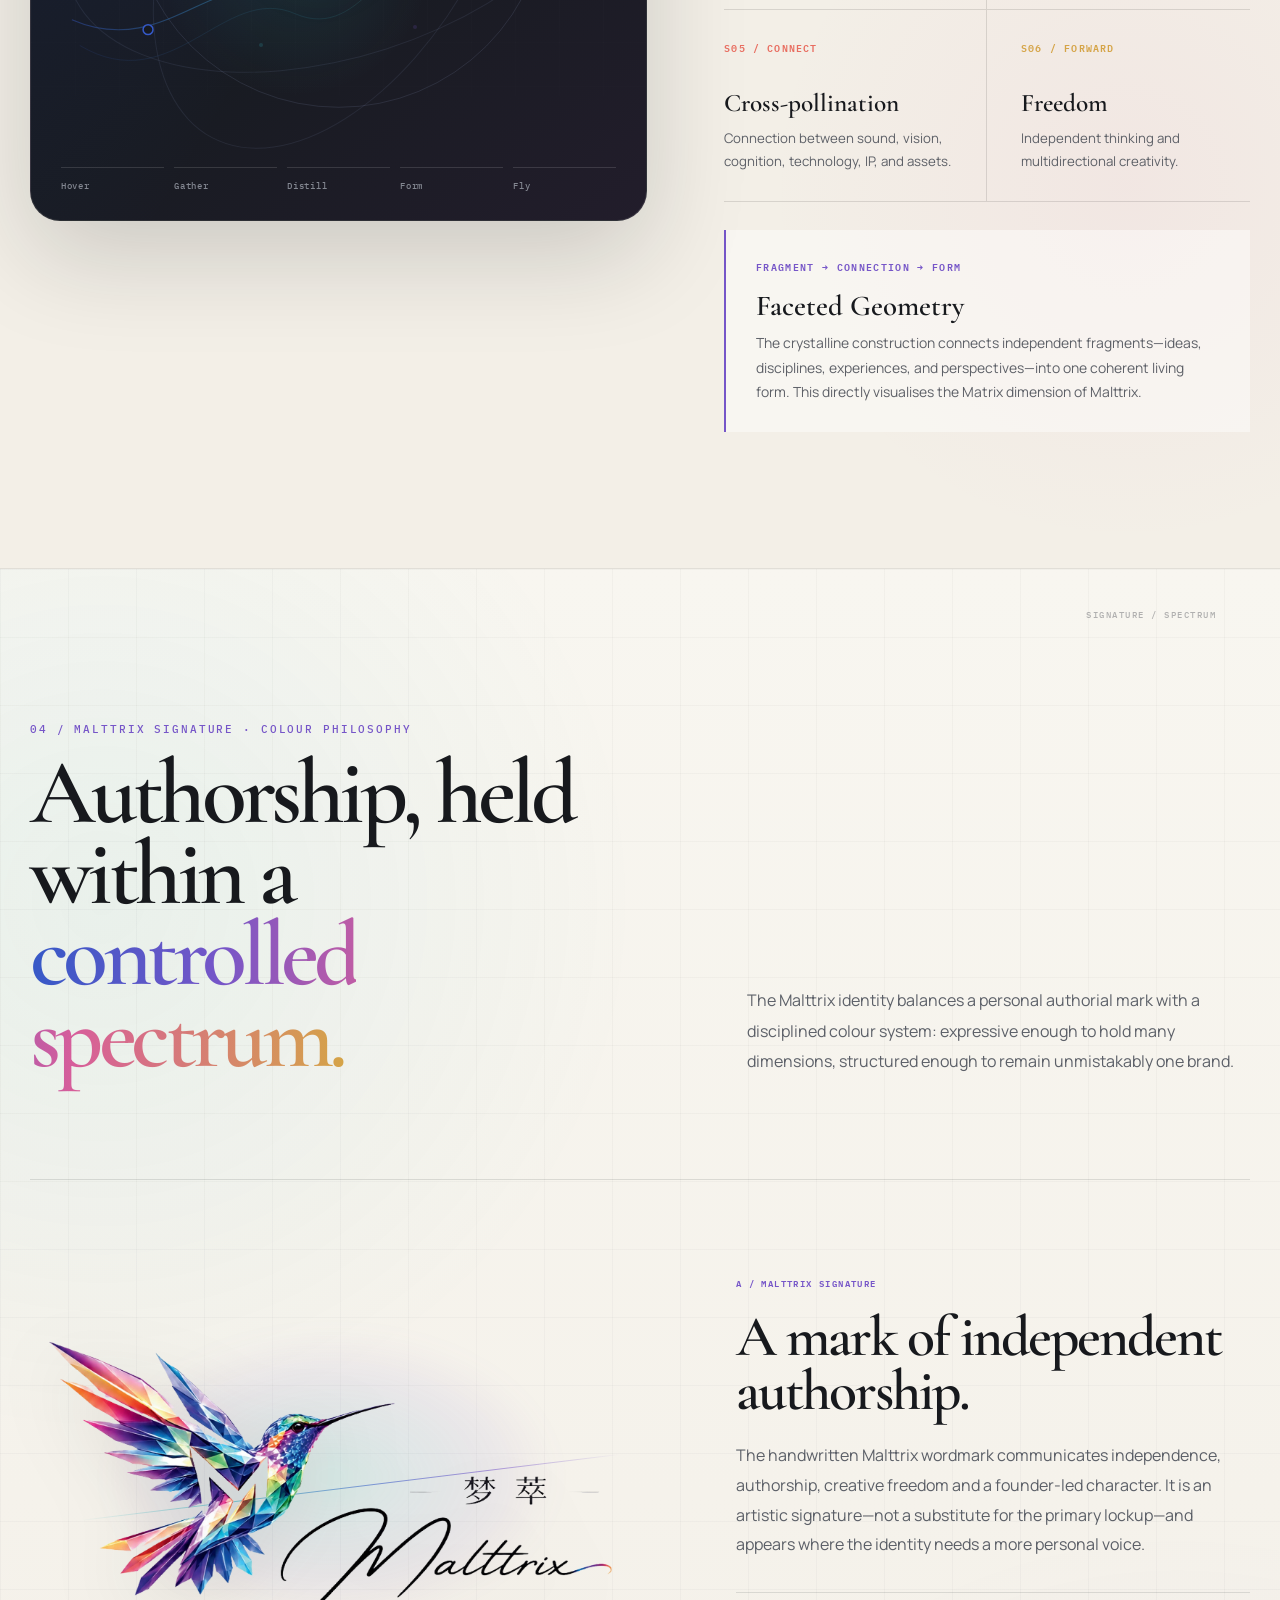
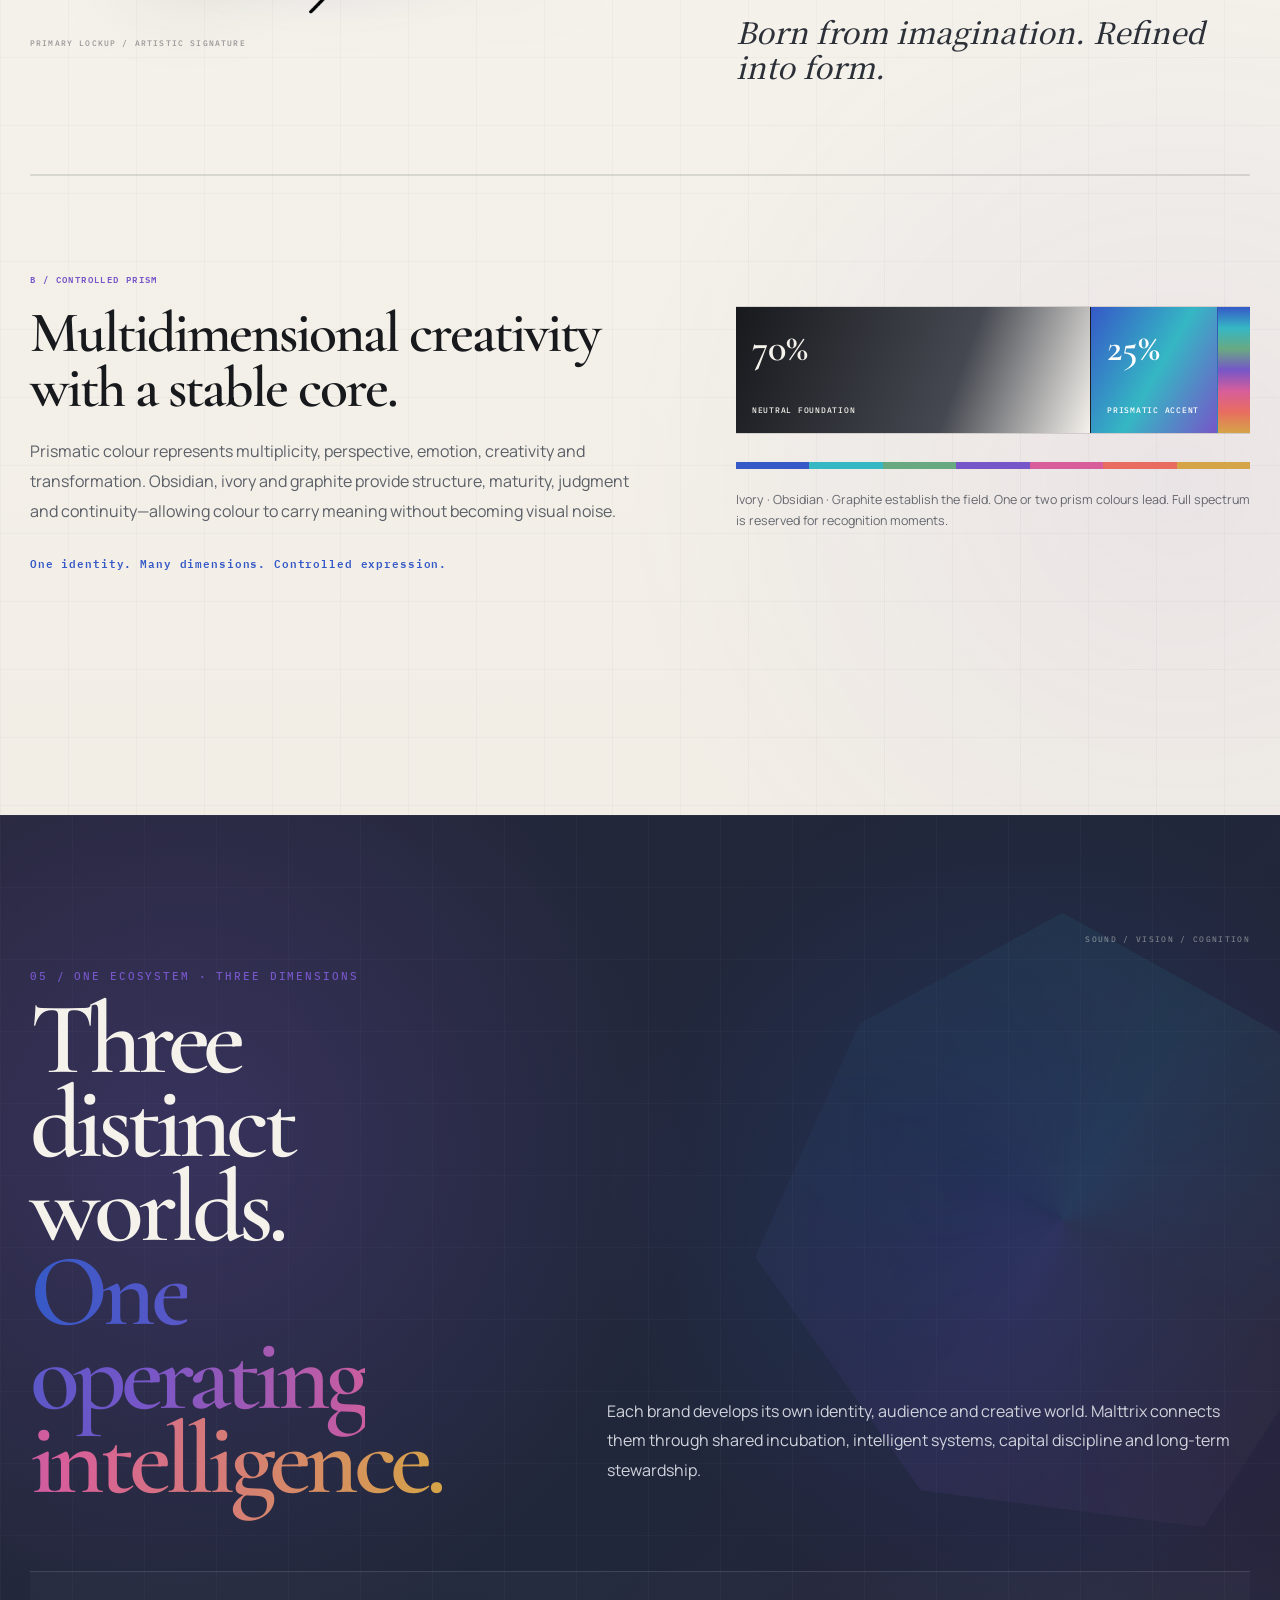
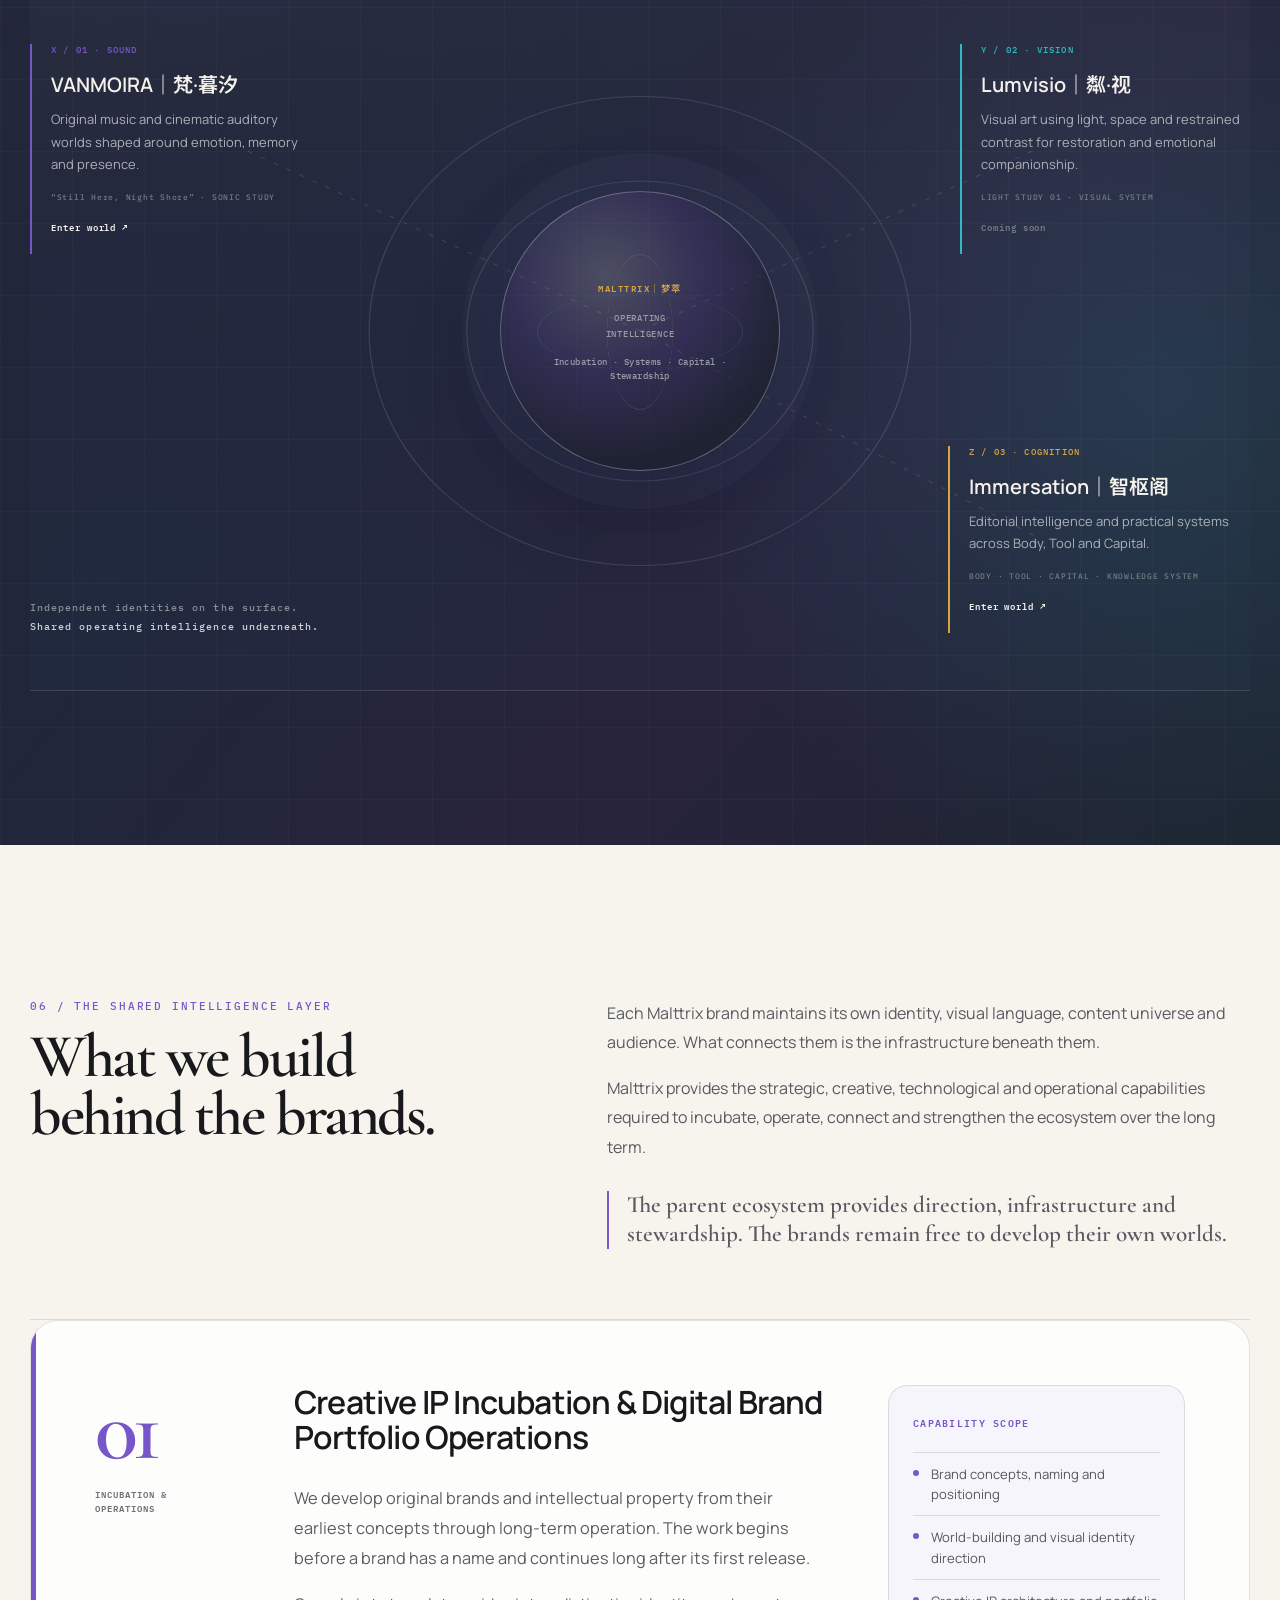
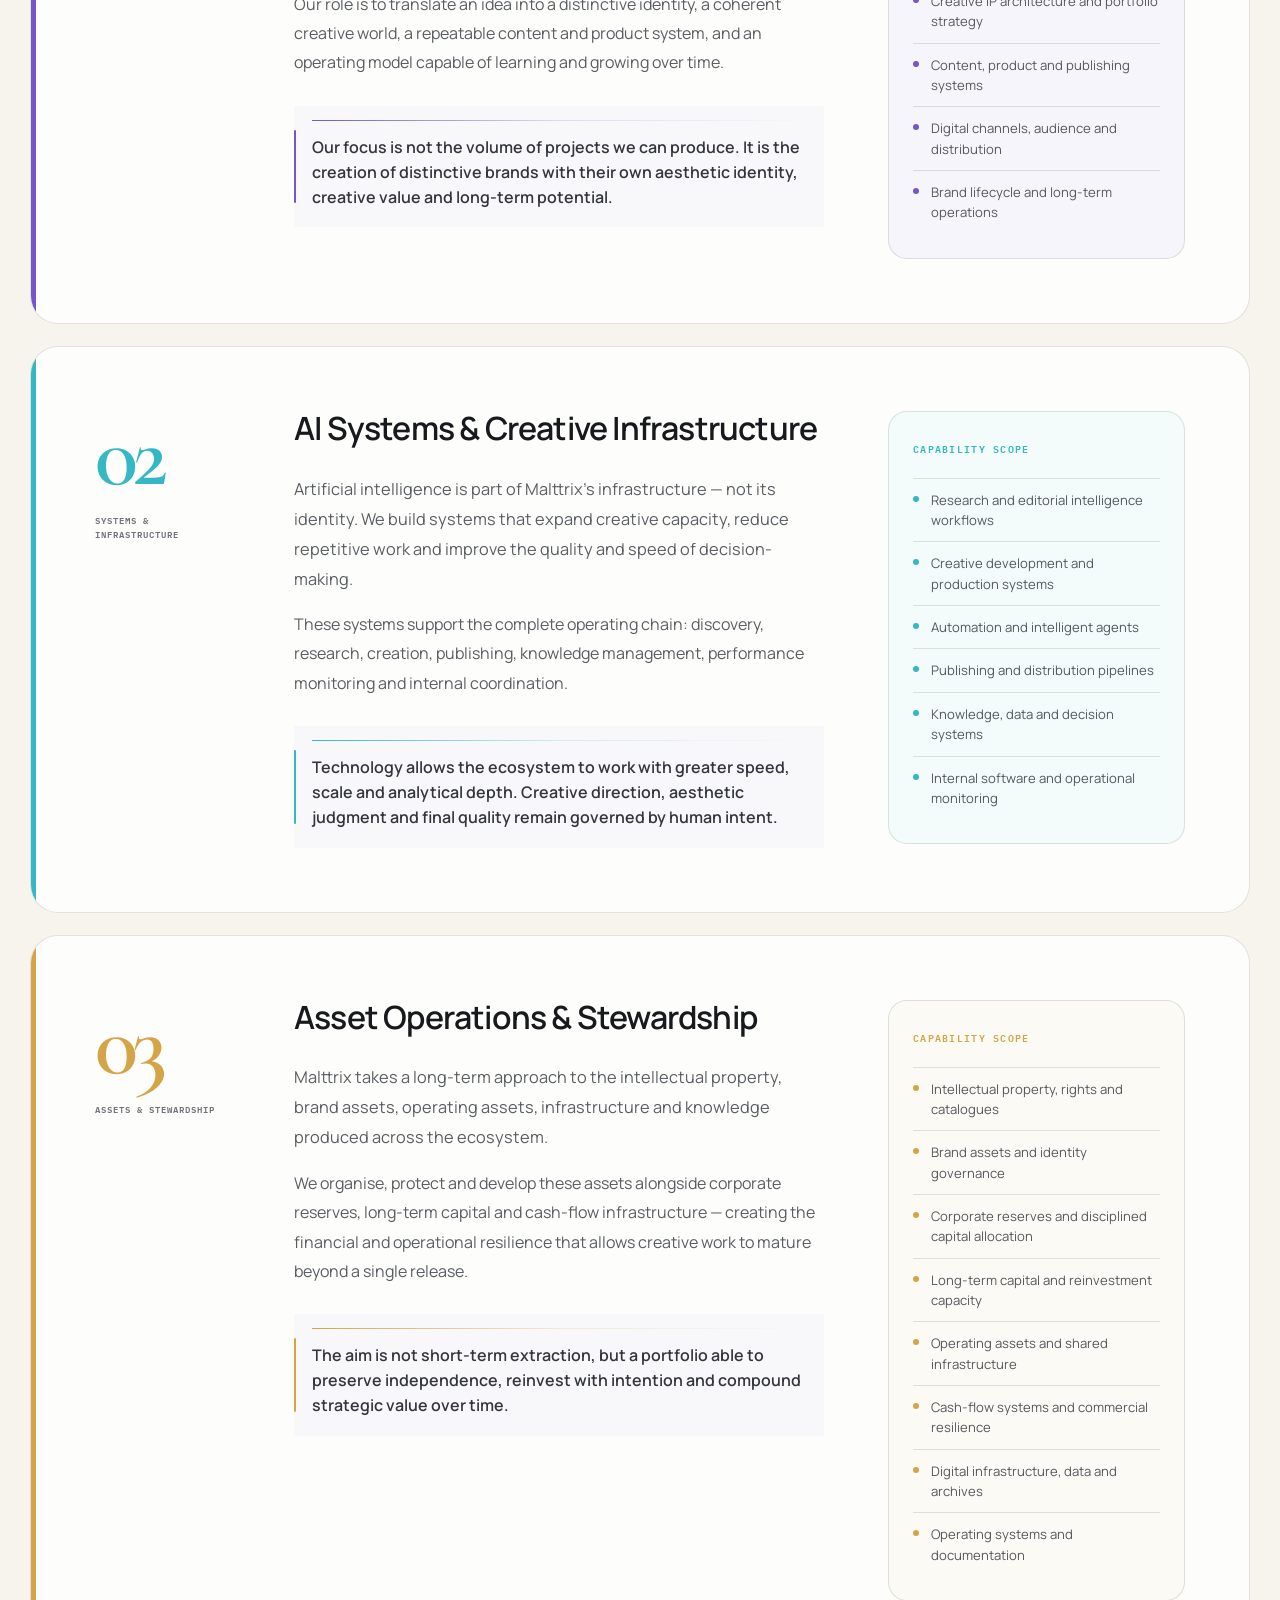
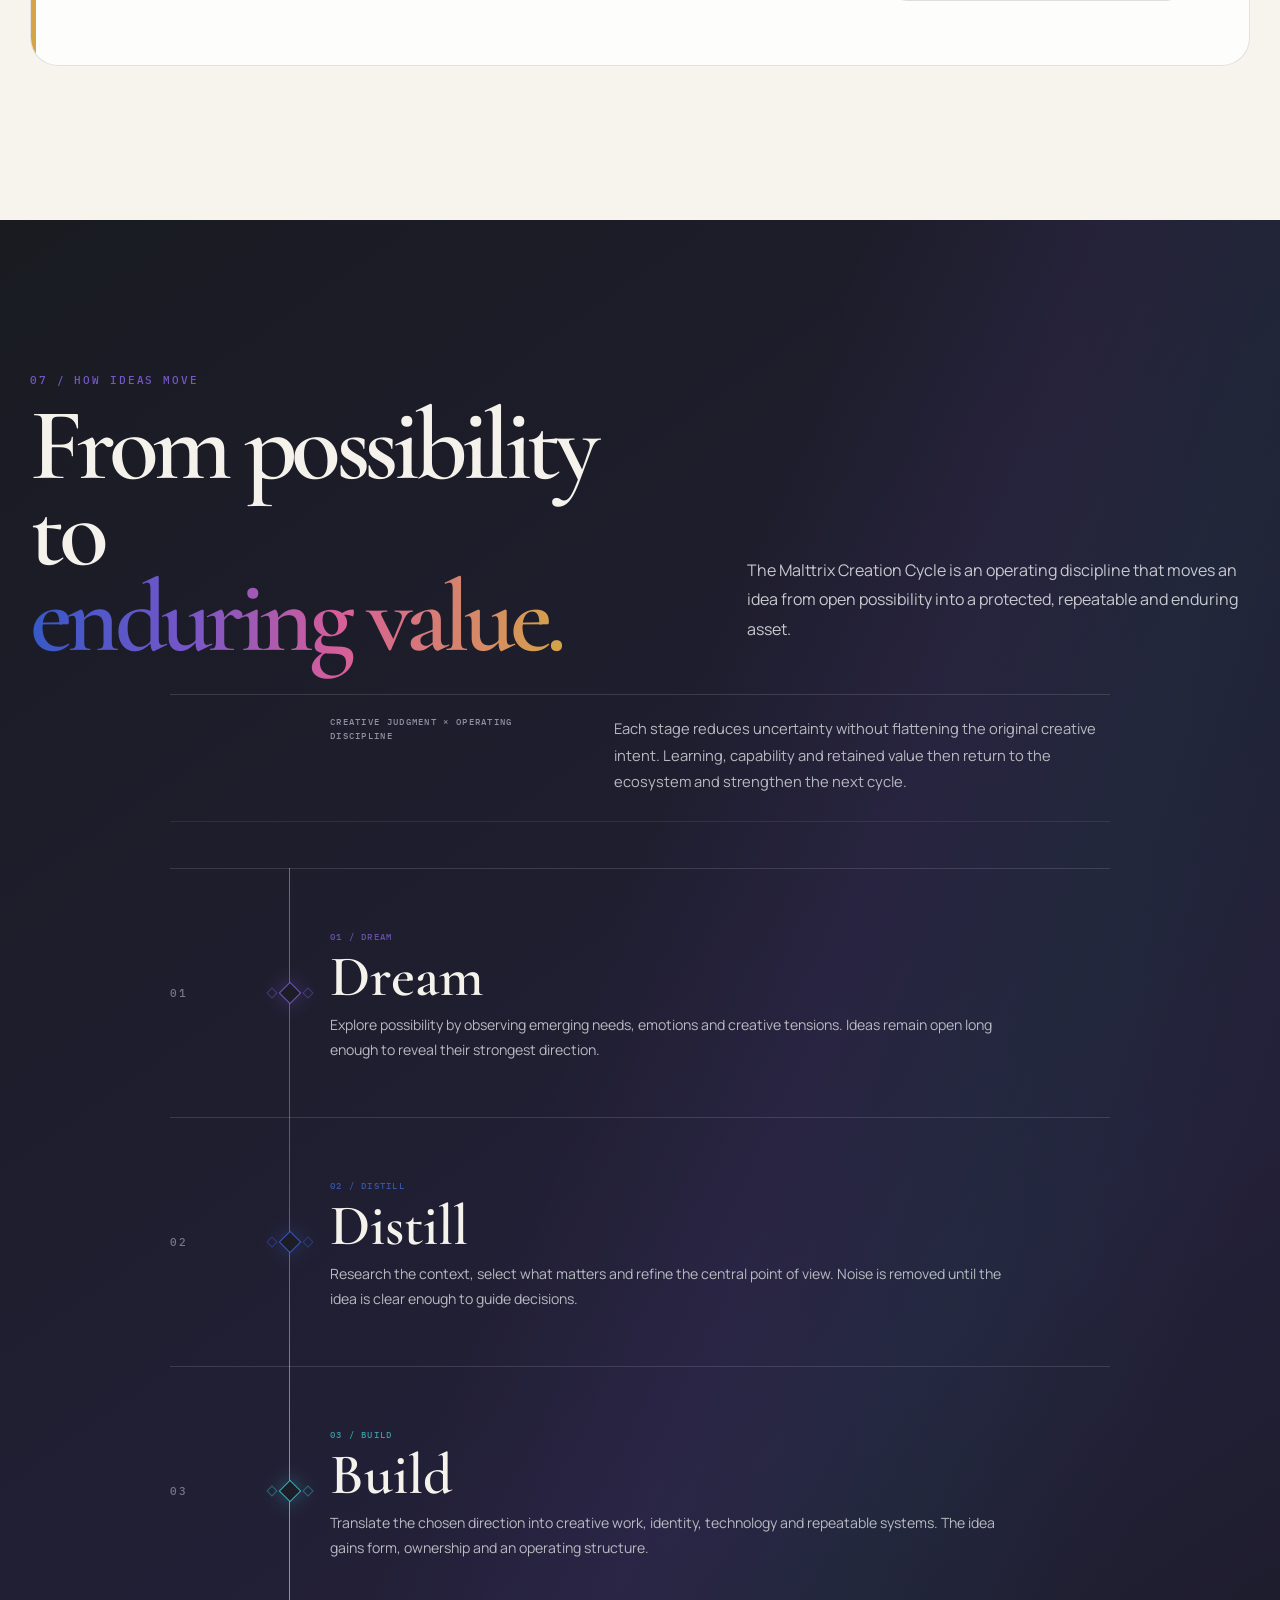
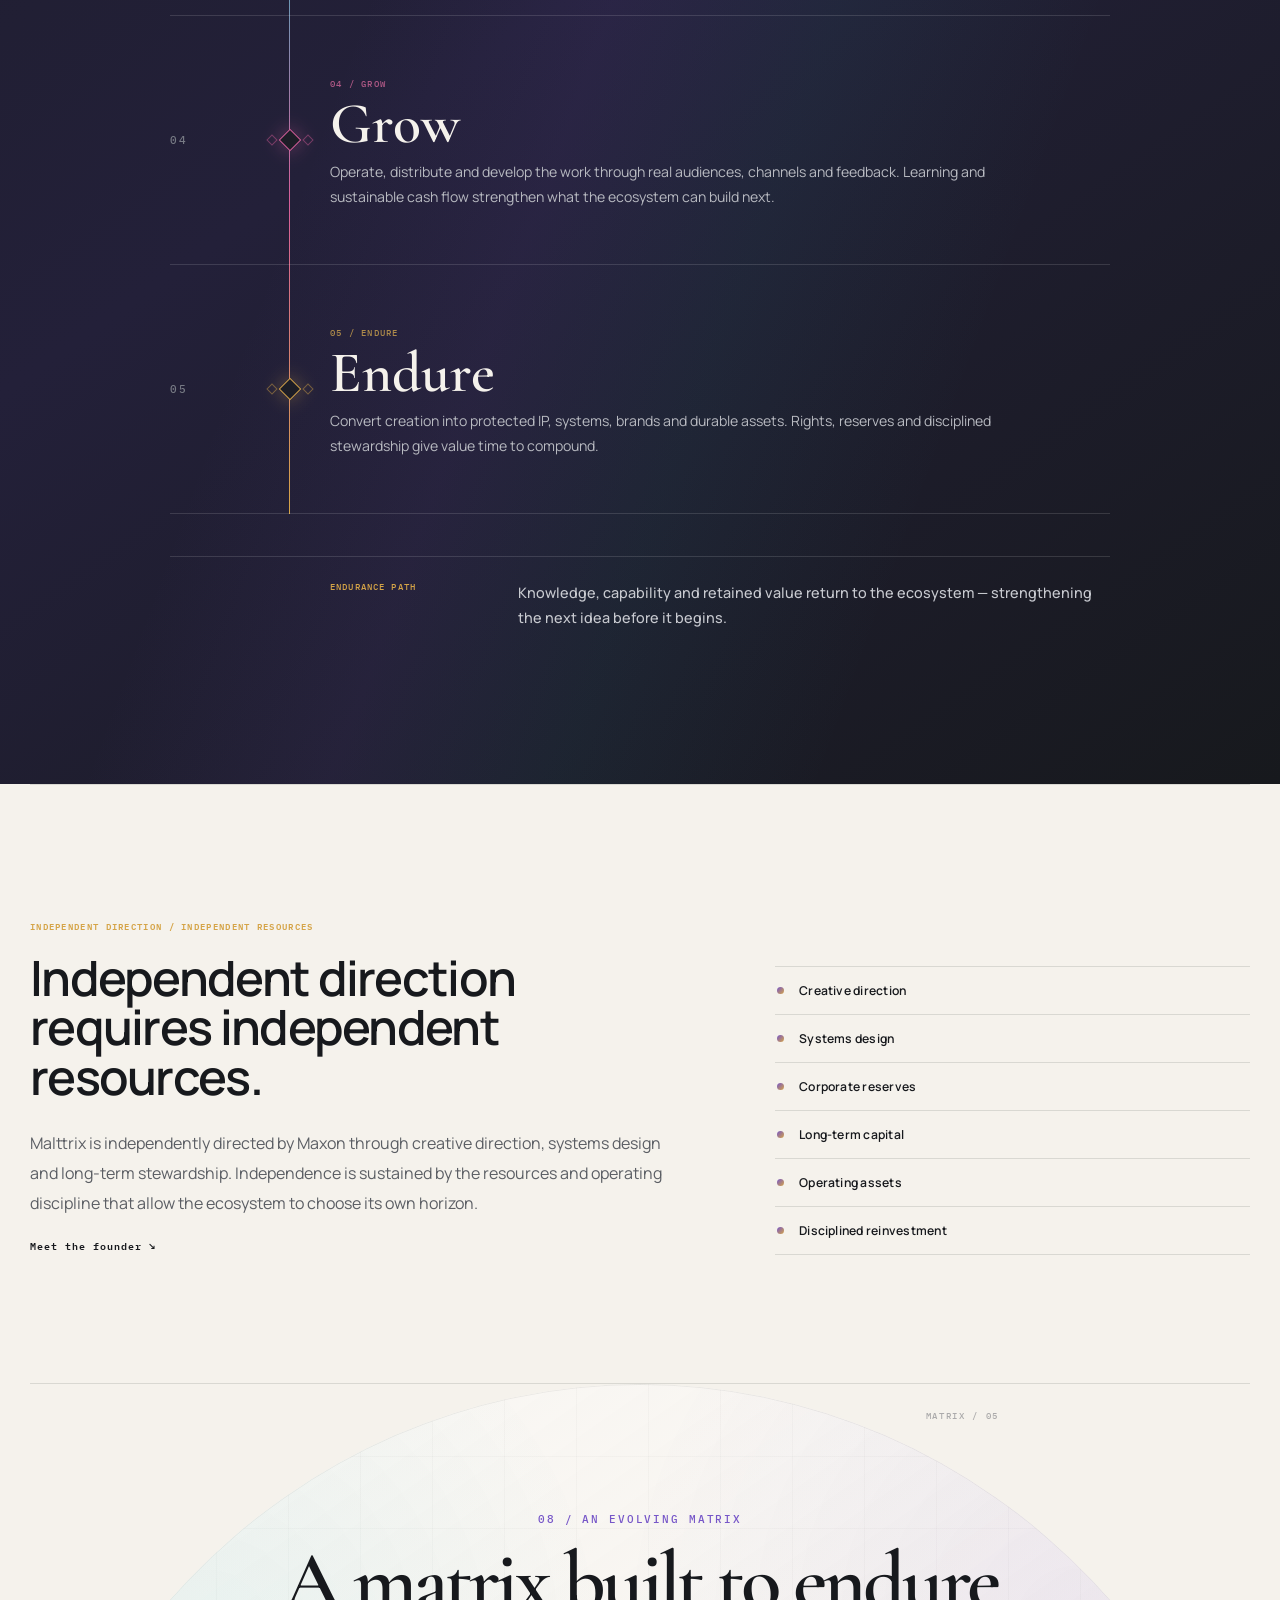
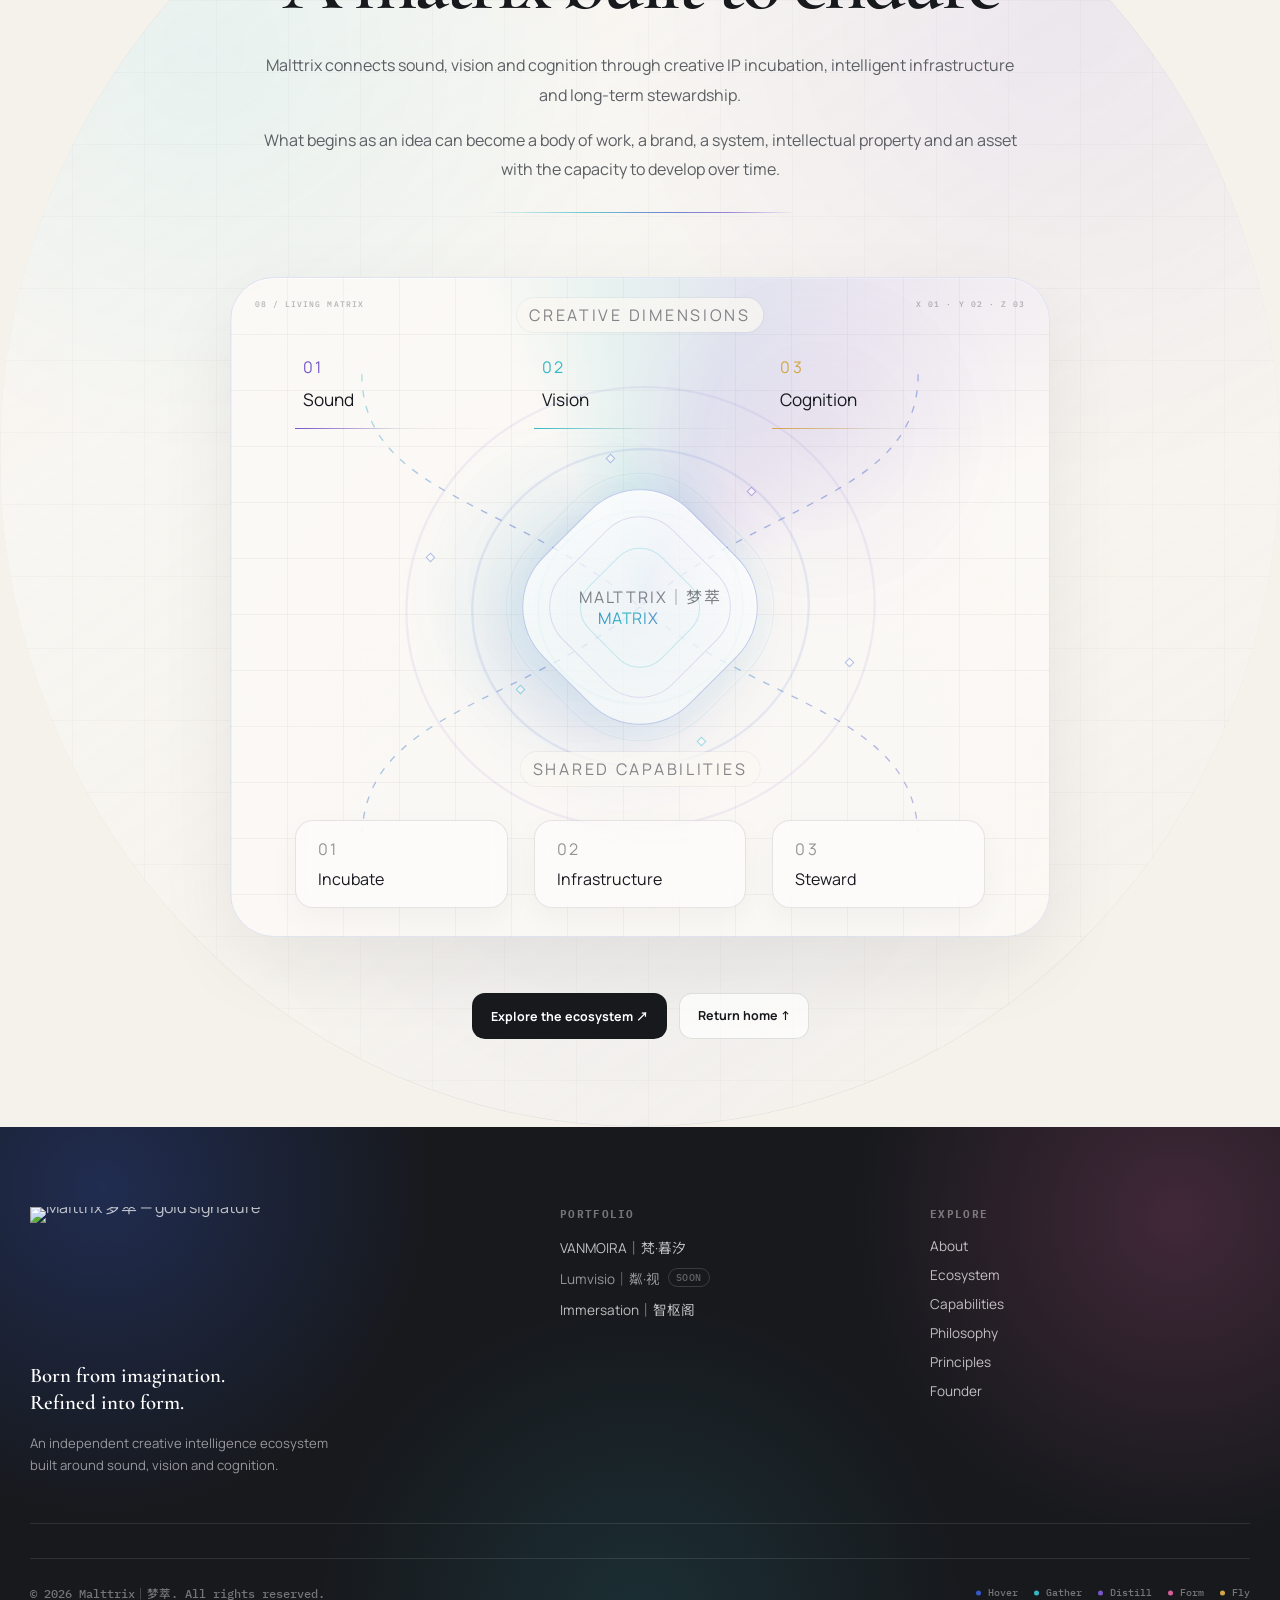
==== commit 957076f6: "Regularise About numbering and section labels" ====
--- a/about.html
+++ b/about.html
@@ -1,5 +1,5 @@
 <!DOCTYPE html>
-<html lang="en" data-release="malttrix-about-v7-5">
+<html lang="en" data-release="malttrix-about-v7-6">
 <head>
 <meta charset="utf-8">
 <meta name="viewport" content="width=device-width,initial-scale=1">
@@ -688,7 +688,7 @@
 
 </style>
 <link rel="stylesheet" href="./assets/site-shell.css?v=14.14">
-<link rel="stylesheet" href="./assets/about-enhancements.css?v=7.5">
+<link rel="stylesheet" href="./assets/about-enhancements.css?v=7.6">
 </head>
 <body>
 <div class="about-progress" id="aboutProgress" aria-hidden="true"></div>
@@ -766,7 +766,7 @@
 <div class="why-copy"><p data-i18n="why.p1">Some ideas begin as a melody. Others begin as an image, a question, a feeling, a piece of knowledge or a new way of seeing the world. But an idea alone does not become something enduring.</p><p data-i18n="why.p2">Malttrix connects original thinking with disciplined creation, intelligent systems and long-term stewardship — helping ideas evolve from possibility into creative work, intellectual property, brands and assets that can continue developing over time.</p></div>
 </div>
 <div class="name-system reveal">
-<div class="name-intro"><div class="kicker" data-i18n="meaning.kicker">The meaning behind Malttrix</div><h2 data-i18n-html="meaning.title">A name built<br>as a process.</h2><p data-i18n="meaning.intro">The identity combines imagination, disciplined distillation and a multidimensional matrix for creation.</p></div>
+<div class="name-intro"><div class="kicker" data-i18n="meaning.kicker">02 / The meaning behind Malttrix</div><h2 data-i18n-html="meaning.title">A name built<br>as a process.</h2><p data-i18n="meaning.intro">The identity combines imagination, disciplined distillation and a multidimensional matrix for creation.</p></div>
 <div class="name-steps">
 <article style="--accent:#7656C8"><b>梦</b><div><small>01 / DREAM</small><h3 data-i18n="meaning.dream.h">Imagination</h3><p data-i18n="meaning.dream.p">Possibility before it has taken form: the intuition before the concept, the feeling before the language, and the world that first exists only in imagination.</p></div></article>
 <article style="--accent:#35B7C4"><b>萃</b><div><small>02 / DISTILL</small><h3 data-i18n="meaning.distill.h">Distillation</h3><p data-i18n="meaning.distill.p">To gather, refine, concentrate and bring into form — selecting what matters and transforming complexity into something coherent.</p></div></article>
@@ -779,7 +779,7 @@
 <div class="container">
 <div class="symbol-intro">
 <div class="reveal">
-<div class="kicker" data-i18n="bird2.kicker">Hummingbird Symbolism</div>
+<div class="kicker" data-i18n="bird2.kicker">03 / Hummingbird Symbolism</div>
 <h2 data-i18n-html="bird2.title">Small in form.<br><span class="prism-text">Expansive in intent.</span></h2>
 </div>
 <div class="symbol-intro-copy reveal">
@@ -789,7 +789,7 @@
 
 <div class="symbol-system">
 <div class="symbol-stage reveal" tabindex="0" aria-label="Animated Malttrix hummingbird symbolism">
-<div class="symbol-stage-meta"><span>SYMBOL SYSTEM / 01</span><span><b>SOUND</b> · VISION · COGNITION</span></div>
+<div class="symbol-stage-meta"><span>SYMBOL SYSTEM / S00</span><span><b>SOUND</b> · VISION · COGNITION</span></div>
 <div class="symbol-orbit" aria-hidden="true"></div>
 <div class="symbol-particles" aria-hidden="true">
 <i style="--x:18%;--y:70%;--dx:-72px;--dy:48px;--d:.1;--c:#3559C7"></i>
@@ -832,12 +832,12 @@
 </div>
 
 <div class="symbol-meanings reveal">
-<article class="symbol-principle" style="--accent:#3559C7"><small>01 / ESSENCE</small><h3 data-i18n="bird2.distill.h">Distillation</h3><p data-i18n="bird2.distill.p">The search for nectar mirrors the Malttrix process of extracting essence.</p></article>
-<article class="symbol-principle" style="--accent:#35B7C4"><small>02 / INTENT</small><h3 data-i18n="bird2.intent.h">Small Form, Great Intent</h3><p data-i18n="bird2.intent.p">A lean structure with ambitious reach.</p></article>
-<article class="symbol-principle" style="--accent:#7656C8"><small>03 / ADAPT</small><h3 data-i18n="bird2.agility.h">Agility</h3><p data-i18n="bird2.agility.p">Adaptability across creative, technological, and market change.</p></article>
-<article class="symbol-principle" style="--accent:#D75E9A"><small>04 / FOCUS</small><h3 data-i18n="bird2.hover.h">Hover</h3><p data-i18n="bird2.hover.p">Focus and observation within movement.</p></article>
-<article class="symbol-principle" style="--accent:#E86D60"><small>05 / CONNECT</small><h3 data-i18n="bird2.cross.h">Cross-pollination</h3><p data-i18n="bird2.cross.p">Connection between sound, vision, cognition, technology, IP, and assets.</p></article>
-<article class="symbol-principle" style="--accent:#D5A447"><small>06 / FORWARD</small><h3 data-i18n="bird2.freedom.h">Freedom</h3><p data-i18n="bird2.freedom.p">Independent thinking and multidirectional creativity.</p></article>
+<article class="symbol-principle" style="--accent:#3559C7"><small>S01 / ESSENCE</small><h3 data-i18n="bird2.distill.h">Distillation</h3><p data-i18n="bird2.distill.p">The search for nectar mirrors the Malttrix process of extracting essence.</p></article>
+<article class="symbol-principle" style="--accent:#35B7C4"><small>S02 / INTENT</small><h3 data-i18n="bird2.intent.h">Small Form, Great Intent</h3><p data-i18n="bird2.intent.p">A lean structure with ambitious reach.</p></article>
+<article class="symbol-principle" style="--accent:#7656C8"><small>S03 / ADAPT</small><h3 data-i18n="bird2.agility.h">Agility</h3><p data-i18n="bird2.agility.p">Adaptability across creative, technological, and market change.</p></article>
+<article class="symbol-principle" style="--accent:#D75E9A"><small>S04 / FOCUS</small><h3 data-i18n="bird2.hover.h">Hover</h3><p data-i18n="bird2.hover.p">Focus and observation within movement.</p></article>
+<article class="symbol-principle" style="--accent:#E86D60"><small>S05 / CONNECT</small><h3 data-i18n="bird2.cross.h">Cross-pollination</h3><p data-i18n="bird2.cross.p">Connection between sound, vision, cognition, technology, IP, and assets.</p></article>
+<article class="symbol-principle" style="--accent:#D5A447"><small>S06 / FORWARD</small><h3 data-i18n="bird2.freedom.h">Freedom</h3><p data-i18n="bird2.freedom.p">Independent thinking and multidirectional creativity.</p></article>
 <div class="symbol-geometry"><strong>FRAGMENT → CONNECTION → FORM</strong><h3 data-i18n="bird2.geometry.h">Faceted Geometry</h3><p data-i18n="bird2.geometry.p">The crystalline construction connects independent fragments—ideas, disciplines, experiences, and perspectives—into one coherent living form. This directly visualises the Matrix dimension of Malttrix.</p></div>
 </div>
 </div>
@@ -846,7 +846,7 @@
 <section class="brand-expression-section" id="brand-expression">
 <div class="container">
 <div class="brand-expression-head reveal">
-<div><div class="kicker" data-i18n="expression.kicker">Malttrix signature · Colour philosophy</div><h2 data-i18n-html="expression.title">Authorship, held within a<br><span class="prism-text">controlled spectrum.</span></h2></div>
+<div><div class="kicker" data-i18n="expression.kicker">04 / Malttrix signature · Colour philosophy</div><h2 data-i18n-html="expression.title">Authorship, held within a<br><span class="prism-text">controlled spectrum.</span></h2></div>
 <p data-i18n="expression.intro">The Malttrix identity balances a personal authorial mark with a disciplined colour system: expressive enough to hold many dimensions, structured enough to remain unmistakably one brand.</p>
 </div>
 <div class="signature-editorial reveal">
@@ -856,7 +856,7 @@
 <span>PRIMARY LOCKUP / ARTISTIC SIGNATURE</span>
 </div>
 <div class="signature-copy">
-<small>01 / MALTTRIX SIGNATURE</small>
+<small>A / MALTTRIX SIGNATURE</small>
 <h3 data-i18n="expression.signature.title">A mark of independent authorship.</h3>
 <p data-i18n="expression.signature.copy">The handwritten Malttrix wordmark communicates independence, authorship, creative freedom and a founder-led character. It is an artistic signature—not a substitute for the primary lockup—and appears where the identity needs a more personal voice.</p>
 <blockquote data-i18n="expression.signature.quote">Born from imagination. Refined into form.</blockquote>
@@ -864,7 +864,7 @@
 </div>
 <div class="colour-editorial reveal">
 <div class="colour-copy">
-<small>02 / CONTROLLED PRISM</small>
+<small>B / CONTROLLED PRISM</small>
 <h3 data-i18n="expression.colour.title">Multidimensional creativity with a stable core.</h3>
 <p data-i18n="expression.colour.copy">Prismatic colour represents multiplicity, perspective, emotion, creativity and transformation. Obsidian, ivory and graphite provide structure, maturity, judgment and continuity—allowing colour to carry meaning without becoming visual noise.</p>
 <strong data-i18n="expression.colour.line">One identity. Many dimensions. Controlled expression.</strong>
@@ -885,7 +885,7 @@
 </section>
 <section class="ecosystem portfolio-ecosystem ecosystem-map-section" id="ecosystem">
 <div class="container">
-<div class="section-head reveal"><div><div class="kicker" data-i18n="eco.kicker">One ecosystem · Three dimensions</div><h2 data-i18n-html="eco.map.title">Three distinct worlds.<br><span class="prism-text">One operating intelligence.</span></h2></div><p class="section-copy" data-i18n="eco.map.intro">Each brand develops its own identity, audience and creative world. Malttrix connects them through shared incubation, intelligent systems, capital discipline and long-term stewardship.</p></div>
+<div class="section-head reveal"><div><div class="kicker" data-i18n="eco.kicker">05 / One ecosystem · Three dimensions</div><h2 data-i18n-html="eco.map.title">Three distinct worlds.<br><span class="prism-text">One operating intelligence.</span></h2></div><p class="section-copy" data-i18n="eco.map.intro">Each brand develops its own identity, audience and creative world. Malttrix connects them through shared incubation, intelligent systems, capital discipline and long-term stewardship.</p></div>
 <div class="ecosystem-map reveal">
 <svg class="ecosystem-lines" viewBox="0 0 1000 680" preserveAspectRatio="none" aria-hidden="true"><path class="line-sound" d="M500 340 L170 165"/><path class="line-vision" d="M500 340 L830 165"/><path class="line-cognition" d="M500 340 L825 535"/><circle cx="500" cy="340" r="142"/><circle cx="500" cy="340" r="222"/></svg>
 <div class="ecosystem-core"><small>MALTTRIX｜梦萃</small><strong><span data-i18n="eco.map.core.top">OPERATING</span><span data-i18n="eco.map.core.bottom">INTELLIGENCE</span></strong><span class="core-support" data-i18n="eco.map.core.support">Incubation · Systems · Capital · Stewardship</span></div>
@@ -898,7 +898,7 @@
 </section>
 <section id="capabilities" class="capabilities-detail">
 <div class="container">
-<div class="section-head reveal"><div><div class="kicker" data-i18n="layer.kicker">The shared intelligence layer</div><h2 data-i18n-html="cap.section.title">What we build<br>behind the brands.</h2></div><div class="section-copy"><p data-i18n="cap.section.p1">Each Malttrix brand maintains its own identity, visual language, content universe and audience. What connects them is the infrastructure beneath them.</p><p data-i18n="cap.section.p2">Malttrix provides the strategic, creative, technological and operational capabilities required to incubate, operate, connect and strengthen the ecosystem over the long term.</p><div class="quote-line" data-i18n="cap.section.quote">The parent ecosystem provides direction, infrastructure and stewardship. The brands remain free to develop their own worlds.</div></div></div>
+<div class="section-head reveal"><div><div class="kicker" data-i18n="layer.kicker">06 / The shared intelligence layer</div><h2 data-i18n-html="cap.section.title">What we build<br>behind the brands.</h2></div><div class="section-copy"><p data-i18n="cap.section.p1">Each Malttrix brand maintains its own identity, visual language, content universe and audience. What connects them is the infrastructure beneath them.</p><p data-i18n="cap.section.p2">Malttrix provides the strategic, creative, technological and operational capabilities required to incubate, operate, connect and strengthen the ecosystem over the long term.</p><div class="quote-line" data-i18n="cap.section.quote">The parent ecosystem provides direction, infrastructure and stewardship. The brands remain free to develop their own worlds.</div></div></div>
 <div class="capability-chapters">
 <article class="capability-chapter reveal" style="--accent:#7656C8"><div class="chapter-index"><span>01</span><small data-i18n="cap.one.label">INCUBATION & OPERATIONS</small></div><div class="chapter-main"><h3 data-i18n="cap.one.h">Creative IP Incubation & Digital Brand Portfolio Operations</h3><p class="chapter-lede" data-i18n="cap.one.intro">We develop original brands and intellectual property from their earliest concepts through long-term operation. The work begins before a brand has a name and continues long after its first release.</p><p data-i18n="cap.one.detail">Our role is to translate an idea into a distinctive identity, a coherent creative world, a repeatable content and product system, and an operating model capable of learning and growing over time.</p><div class="chapter-principle" data-i18n="cap.one.note">Our focus is not the volume of projects we can produce. It is the creation of distinctive brands with their own aesthetic identity, creative value and long-term potential.</div></div><div class="chapter-scope"><small data-i18n="cap.scope">CAPABILITY SCOPE</small><ul><li data-i18n="cap.one.s1">Brand concepts, naming and positioning</li><li data-i18n="cap.one.s2">World-building and visual identity direction</li><li data-i18n="cap.one.s3">Creative IP architecture and portfolio strategy</li><li data-i18n="cap.one.s4">Content, product and publishing systems</li><li data-i18n="cap.one.s5">Digital channels, audience and distribution</li><li data-i18n="cap.one.s6">Brand lifecycle and long-term operations</li></ul></div></article>
 <article class="capability-chapter reveal" style="--accent:#35B7C4"><div class="chapter-index"><span>02</span><small data-i18n="cap.two.label">SYSTEMS & INFRASTRUCTURE</small></div><div class="chapter-main"><h3 data-i18n="cap.two.h">AI Systems & Creative Infrastructure</h3><p class="chapter-lede" data-i18n="cap.two.intro">Artificial intelligence is part of Malttrix’s infrastructure — not its identity. We build systems that expand creative capacity, reduce repetitive work and improve the quality and speed of decision-making.</p><p data-i18n="cap.two.detail">These systems support the complete operating chain: discovery, research, creation, publishing, knowledge management, performance monitoring and internal coordination.</p><div class="chapter-principle" data-i18n="cap.two.note">Technology allows the ecosystem to work with greater speed, scale and analytical depth. Creative direction, aesthetic judgment and final quality remain governed by human intent.</div></div><div class="chapter-scope"><small data-i18n="cap.scope">CAPABILITY SCOPE</small><ul><li data-i18n="cap.two.s1">Research and editorial intelligence workflows</li><li data-i18n="cap.two.s2">Creative development and production systems</li><li data-i18n="cap.two.s3">Automation and intelligent agents</li><li data-i18n="cap.two.s4">Publishing and distribution pipelines</li><li data-i18n="cap.two.s5">Knowledge, data and decision systems</li><li data-i18n="cap.two.s6">Internal software and operational monitoring</li></ul></div></article>
@@ -908,7 +908,7 @@
 </section>
 <section id="journey" class="operating-loop-section">
 <div class="container">
-<div class="loop-header reveal"><div><div class="kicker" data-i18n="journey.kicker">How ideas move</div><h2 data-i18n-html="loop.title">From possibility to<br><span class="prism-text">enduring value.</span></h2></div><p data-i18n="loop.intro">The Malttrix Creation Cycle is an operating discipline that moves an idea from open possibility into a protected, repeatable and enduring asset.</p></div>
+<div class="loop-header reveal"><div><div class="kicker" data-i18n="journey.kicker">07 / How ideas move</div><h2 data-i18n-html="loop.title">From possibility to<br><span class="prism-text">enduring value.</span></h2></div><p data-i18n="loop.intro">The Malttrix Creation Cycle is an operating discipline that moves an idea from open possibility into a protected, repeatable and enduring asset.</p></div>
 <div class="loop-context reveal"><span>CREATIVE JUDGMENT × OPERATING DISCIPLINE</span><p data-i18n="loop.context">Each stage reduces uncertainty without flattening the original creative intent. Learning, capability and retained value then return to the ecosystem and strengthen the next cycle.</p></div>
 <div class="operating-loop">
 <article class="loop-stage reveal" tabindex="0" style="--accent:#7656C8"><div class="loop-index">01</div><div class="loop-node"><i></i></div><div><small>01 / DREAM</small><h3 data-i18n="loop.imagine.title">Dream</h3><p data-i18n="loop.imagine.copy">Explore possibility by observing emerging needs, emotions and creative tensions. Ideas remain open long enough to reveal their strongest direction.</p></div></article>
@@ -928,13 +928,13 @@
 </div>
 <div class="closing-main matrix-closing reveal">
 <div class="matrix-closing-copy">
-<div class="kicker" data-i18n="closing.matrix.label">An evolving matrix</div>
+<div class="kicker" data-i18n="closing.matrix.label">08 / An evolving matrix</div>
 <h2 data-i18n="closing.matrix.title">A matrix built to endure</h2>
 <p data-i18n="closing.matrix.copy">Malttrix connects sound, vision and cognition through creative IP incubation, intelligent infrastructure and long-term stewardship.</p>
 <p class="matrix-closing-lede" data-i18n="closing.matrix.lede">What begins as an idea can become a body of work, a brand, a system, intellectual property and an asset with the capacity to develop over time.</p>
 </div>
 <div class="living-matrix reveal" role="img" aria-label="Sound, vision and cognition connected through incubation, infrastructure and stewardship">
-<div class="matrix-system-rail" aria-hidden="true"><span>05 / LIVING SYSTEM</span><span>X 01 · Y 02 · Z 03</span></div>
+<div class="matrix-system-rail" aria-hidden="true"><span>08 / LIVING MATRIX</span><span>X 01 · Y 02 · Z 03</span></div>
 <div class="matrix-coordinate matrix-coordinate--a" aria-hidden="true">S / SIGNAL</div>
 <div class="matrix-coordinate matrix-coordinate--b" aria-hidden="true">V / FORM</div>
 <div class="matrix-coordinate matrix-coordinate--c" aria-hidden="true">C / KNOWLEDGE</div>
@@ -1201,6 +1201,24 @@
  "expression.ratio.neutral":"中性色基础","expression.ratio.prism":"棱彩重点色","expression.ratio.spectrum":"完整棱彩时刻",
  "expression.ratio.note":"象牙白、黑曜色与石墨灰建立主要空间；每一画面由一至两种棱彩色主导；完整光谱只保留给高辨识度品牌时刻。"
 });
+Object.assign(copy.en,{
+ "meaning.kicker":"02 / The meaning behind Malttrix",
+ "bird2.kicker":"03 / Hummingbird Symbolism",
+ "expression.kicker":"04 / Malttrix signature · Colour philosophy",
+ "eco.kicker":"05 / One ecosystem · Three dimensions",
+ "layer.kicker":"06 / The shared intelligence layer",
+ "journey.kicker":"07 / How ideas move",
+ "closing.matrix.label":"08 / An evolving matrix"
+});
+Object.assign(copy.zh,{
+ "meaning.kicker":"02 / 梦萃名称背后的含义",
+ "bird2.kicker":"03 / 蜂鸟象征",
+ "expression.kicker":"04 / Malttrix 艺术签名 · 色彩哲学",
+ "eco.kicker":"05 / 一个生态 · 三个维度",
+ "layer.kicker":"06 / 共享智能层",
+ "journey.kicker":"07 / 创意如何流动",
+ "closing.matrix.label":"08 / 一个持续演化的矩阵"
+});
 (()=>{
  const buttons=[...document.querySelectorAll('.lang-btn')],menu=document.getElementById('primaryMenu'),toggle=document.getElementById('menuToggle');
  function apply(lang,persist=false){lang=copy[lang]?lang:'en';document.documentElement.lang=lang==='zh'?'zh-CN':'en';document.querySelectorAll('[data-i18n]').forEach(el=>{const value=copy[lang][el.dataset.i18n];if(value!==undefined)el.textContent=value});document.querySelectorAll('[data-i18n-html]').forEach(el=>{const value=copy[lang][el.dataset.i18nHtml];if(value!==undefined)el.innerHTML=value});document.querySelectorAll('[data-i18n-aria]').forEach(el=>{const value=copy[lang][el.dataset.i18nAria];if(value!==undefined)el.setAttribute('aria-label',value)});buttons.forEach(b=>{const active=b.dataset.lang===lang;b.classList.toggle('active',active);b.setAttribute('aria-pressed',String(active))});toggle.setAttribute('aria-label',lang==='zh'?'打开或关闭导航':'Open or close navigation');if(persist)try{localStorage.setItem('malttrix_lang_pref',lang)}catch(_){}}
--- a/assets/about-enhancements.css
+++ b/assets/about-enhancements.css
@@ -549,3 +549,279 @@
     border-radius:0;
   }
 }
+
+
+/* About v7.5 — signature, colour and lighter ecosystem */
+.brand-expression-section{
+  position:relative;
+  overflow:hidden;
+  padding:clamp(110px,12vw,178px) 0;
+  color:var(--ink);
+  background:
+    radial-gradient(circle at 8% 18%,rgba(53,183,196,.075),transparent 28%),
+    radial-gradient(circle at 92% 82%,rgba(118,86,200,.075),transparent 29%),
+    linear-gradient(rgba(23,25,29,.026) 1px,transparent 1px),
+    linear-gradient(90deg,rgba(23,25,29,.026) 1px,transparent 1px),
+    linear-gradient(180deg,#f8f6f0,#f2eee6);
+  background-size:auto,auto,68px 68px,68px 68px,auto;
+}
+.brand-expression-section::before{
+  content:"SIGNATURE / SPECTRUM";
+  position:absolute;
+  right:clamp(24px,5vw,76px);
+  top:42px;
+  font:500 .55rem/1 var(--font-mono);
+  letter-spacing:.17em;
+  color:rgba(69,72,80,.40);
+}
+.brand-expression-head{
+  display:grid;
+  grid-template-columns:1.1fr .9fr;
+  gap:clamp(44px,8vw,110px);
+  align-items:end;
+  margin-bottom:clamp(70px,8vw,112px);
+}
+.brand-expression-head h2{
+  max-width:780px;
+  margin:16px 0 0;
+  font:600 clamp(4rem,7.2vw,8rem)/.88 var(--font-display);
+  letter-spacing:-.05em;
+}
+.brand-expression-head>p{
+  max-width:520px;
+  margin:0;
+  color:#5c6068;
+  font-size:clamp(.92rem,1.25vw,1.04rem);
+  line-height:1.9;
+}
+.signature-editorial,.colour-editorial{
+  display:grid;
+  grid-template-columns:1.08fr .92fr;
+  gap:clamp(44px,8vw,110px);
+  align-items:center;
+  padding:clamp(48px,7vw,90px) 0;
+  border-top:1px solid rgba(23,25,29,.12);
+}
+.signature-editorial{border-bottom:1px solid rgba(23,25,29,.12)}
+.signature-art{
+  position:relative;
+  min-height:340px;
+  display:grid;
+  place-items:center;
+  isolation:isolate;
+}
+.signature-art::before{
+  content:"";
+  position:absolute;
+  width:74%;
+  aspect-ratio:1.55;
+  border-radius:50%;
+  z-index:-1;
+  background:radial-gradient(ellipse,rgba(53,183,196,.16),rgba(53,89,199,.08) 42%,rgba(118,86,200,.05) 58%,transparent 72%);
+  filter:blur(12px);
+}
+.signature-art img{
+  display:block;
+  width:min(570px,94%);
+  height:auto;
+  object-fit:contain;
+  filter:drop-shadow(0 18px 36px rgba(23,25,29,.10));
+}
+.signature-art>span{
+  position:absolute;
+  left:0;
+  bottom:0;
+  font:500 .52rem/1 var(--font-mono);
+  letter-spacing:.14em;
+  color:rgba(69,72,80,.54);
+}
+.signature-flightline{
+  position:absolute;
+  left:8%;
+  right:2%;
+  top:53%;
+  z-index:-1;
+  height:1px;
+  background:linear-gradient(90deg,transparent,#35B7C4 28%,#3559C7 55%,#7656C8 76%,transparent);
+  transform:rotate(-7deg);
+  opacity:.58;
+}
+.signature-copy small,.colour-copy small{
+  font:600 .58rem/1.4 var(--font-mono);
+  letter-spacing:.15em;
+  color:var(--violet);
+}
+.signature-copy h3,.colour-copy h3{
+  max-width:620px;
+  margin:18px 0 22px;
+  font:600 clamp(2.5rem,4.5vw,5rem)/.95 var(--font-display);
+  letter-spacing:-.035em;
+}
+.signature-copy p,.colour-copy p{
+  margin:0;
+  color:#5b5f67;
+  line-height:1.86;
+}
+.signature-copy blockquote{
+  margin:32px 0 0;
+  padding:21px 0 0;
+  border-top:1px solid rgba(23,25,29,.12);
+  font:500 clamp(1.35rem,2.3vw,2.1rem)/1.2 var(--font-display);
+  font-style:italic;
+  color:#2c3038;
+}
+.colour-copy strong{
+  display:block;
+  margin-top:28px;
+  font:600 .68rem/1.6 var(--font-mono);
+  letter-spacing:.08em;
+  color:#3559C7;
+}
+.colour-system{align-self:stretch;display:flex;flex-direction:column;justify-content:center}
+.ratio-track{
+  display:grid;
+  grid-template-columns:70fr 25fr 5fr;
+  min-height:128px;
+  overflow:visible;
+  border-top:1px solid rgba(23,25,29,.13);
+  border-bottom:1px solid rgba(23,25,29,.13);
+}
+.ratio-track>span{
+  position:relative;
+  display:flex;
+  flex-direction:column;
+  justify-content:space-between;
+  min-width:0;
+  padding:22px 16px 18px;
+  border-right:1px solid rgba(23,25,29,.10);
+}
+.ratio-track>span:last-child{border-right:0}
+.ratio-track b{font:600 clamp(1.45rem,3vw,2.7rem)/1 var(--font-display)}
+.ratio-track em{
+  font:500 .52rem/1.35 var(--font-mono);
+  letter-spacing:.09em;
+  text-transform:uppercase;
+  font-style:normal;
+}
+.ratio-neutral{color:#f5f2ec;background:linear-gradient(110deg,#17191d,#454850 62%,#f5f2ec)}
+.ratio-prism{color:#fff;background:linear-gradient(120deg,#3559C7,#35B7C4 52%,#7656C8)}
+.ratio-spectrum{color:transparent;background:linear-gradient(180deg,#3559C7,#35B7C4,#69A982,#7656C8,#D75E9A,#E86D60,#D5A447)}
+.ratio-spectrum b,.ratio-spectrum em{opacity:0}
+.prism-key{
+  display:grid;
+  grid-template-columns:repeat(7,1fr);
+  height:7px;
+  margin-top:28px;
+}
+.prism-key i{background:var(--tone)}
+.ratio-note{
+  margin-top:20px;
+  color:#64676e;
+  font-size:.78rem;
+  line-height:1.72;
+}
+.living-dimensions .living-node{
+  position:relative;
+  padding:14px 8px 18px;
+  border:0;
+  border-radius:0;
+  background:transparent;
+  backdrop-filter:none;
+  -webkit-backdrop-filter:none;
+  box-shadow:none;
+}
+.living-dimensions .living-node::after{
+  content:"";
+  position:absolute;
+  left:0;
+  right:0;
+  bottom:0;
+  height:1px;
+  background:linear-gradient(90deg,var(--dimension-tone,rgba(53,89,199,.45)),rgba(23,25,31,.08),transparent);
+}
+.living-dimensions .living-node--sound{--dimension-tone:#7656C8}
+.living-dimensions .living-node--vision{--dimension-tone:#35B7C4}
+.living-dimensions .living-node--cognition{--dimension-tone:#D5A447}
+.living-dimensions .living-node span{
+  margin-bottom:10px;
+  color:var(--dimension-tone,rgba(69,72,80,.60));
+}
+.living-dimensions .living-node strong{
+  font-size:clamp(.86rem,1.35vw,1.08rem);
+}
+.living-dimensions .living-node:hover,.living-dimensions .living-node:focus-visible{
+  transform:translateY(-3px);
+  border:0;
+  background:linear-gradient(180deg,transparent,rgba(255,255,255,.34));
+  box-shadow:none;
+}
+.ecosystem-map-section{
+  background:
+    linear-gradient(128deg,#242637 0%,#20273a 46%,#27233b 72%,#1d2531 100%);
+}
+.ecosystem-map-section::before{
+  opacity:1;
+  background:
+    radial-gradient(circle at 14% 20%,rgba(118,86,200,.26),transparent 30%),
+    radial-gradient(circle at 79% 24%,rgba(53,89,199,.20),transparent 26%),
+    radial-gradient(circle at 91% 72%,rgba(53,183,196,.14),transparent 31%),
+    linear-gradient(rgba(255,255,255,.024) 1px,transparent 1px),
+    linear-gradient(90deg,rgba(255,255,255,.024) 1px,transparent 1px);
+  background-size:auto,auto,auto,72px 72px,72px 72px;
+}
+.ecosystem-map-section::after{
+  content:"";
+  position:absolute;
+  right:-7vw;
+  top:6%;
+  width:min(48vw,720px);
+  aspect-ratio:1;
+  pointer-events:none;
+  opacity:.28;
+  clip-path:polygon(50% 0,86% 20%,100% 58%,73% 100%,27% 94%,0 56%,17% 18%);
+  background:
+    linear-gradient(128deg,rgba(53,183,196,.18),transparent 40%),
+    conic-gradient(from 210deg,rgba(118,86,200,.40),rgba(53,89,199,.12),rgba(53,183,196,.33),rgba(213,164,71,.12),rgba(118,86,200,.40));
+  filter:blur(1px);
+}
+.ecosystem-map-section .container{z-index:1}
+.ecosystem-map-section .section-head{
+  position:relative;
+  isolation:isolate;
+}
+.ecosystem-map-section .section-head::after{
+  content:"SOUND / VISION / COGNITION";
+  position:absolute;
+  right:0;
+  top:-34px;
+  font:500 .52rem/1 var(--font-mono);
+  letter-spacing:.16em;
+  color:rgba(245,242,236,.42);
+}
+.ecosystem-map-section .section-copy{color:#d0d3dc}
+.ecosystem-map{
+  background:linear-gradient(180deg,rgba(255,255,255,.025),rgba(118,86,200,.025),rgba(53,183,196,.018));
+}
+.ecosystem-core{
+  background:radial-gradient(circle at 38% 30%,rgba(255,255,255,.18),rgba(118,86,200,.16) 38%,rgba(31,34,50,.90) 72%);
+  box-shadow:0 0 0 38px rgba(255,255,255,.022),0 35px 90px rgba(5,8,18,.26),0 0 75px rgba(53,89,199,.12);
+}
+@media(max-width:820px){
+  .brand-expression-head,.signature-editorial,.colour-editorial{grid-template-columns:1fr}
+  .brand-expression-head{gap:26px}
+  .signature-editorial,.colour-editorial{gap:38px}
+  .signature-art{min-height:260px}
+  .colour-system{min-height:260px}
+  .ecosystem-map-section::after{width:92vw;right:-38vw;top:3%;opacity:.20}
+}
+@media(max-width:560px){
+  .brand-expression-section{padding-block:92px}
+  .brand-expression-head h2{font-size:clamp(3.15rem,15vw,5rem)}
+  .signature-art{min-height:220px}
+  .signature-copy h3,.colour-copy h3{font-size:clamp(2.35rem,12vw,3.8rem)}
+  .ratio-track{min-height:110px}
+  .ratio-track>span{padding:16px 8px 14px}
+  .ratio-track em{font-size:.44rem;letter-spacing:.04em}
+  .living-dimensions .living-node{padding-inline:4px;text-align:left}
+  .ecosystem-map-section .section-head::after{display:none}
+}
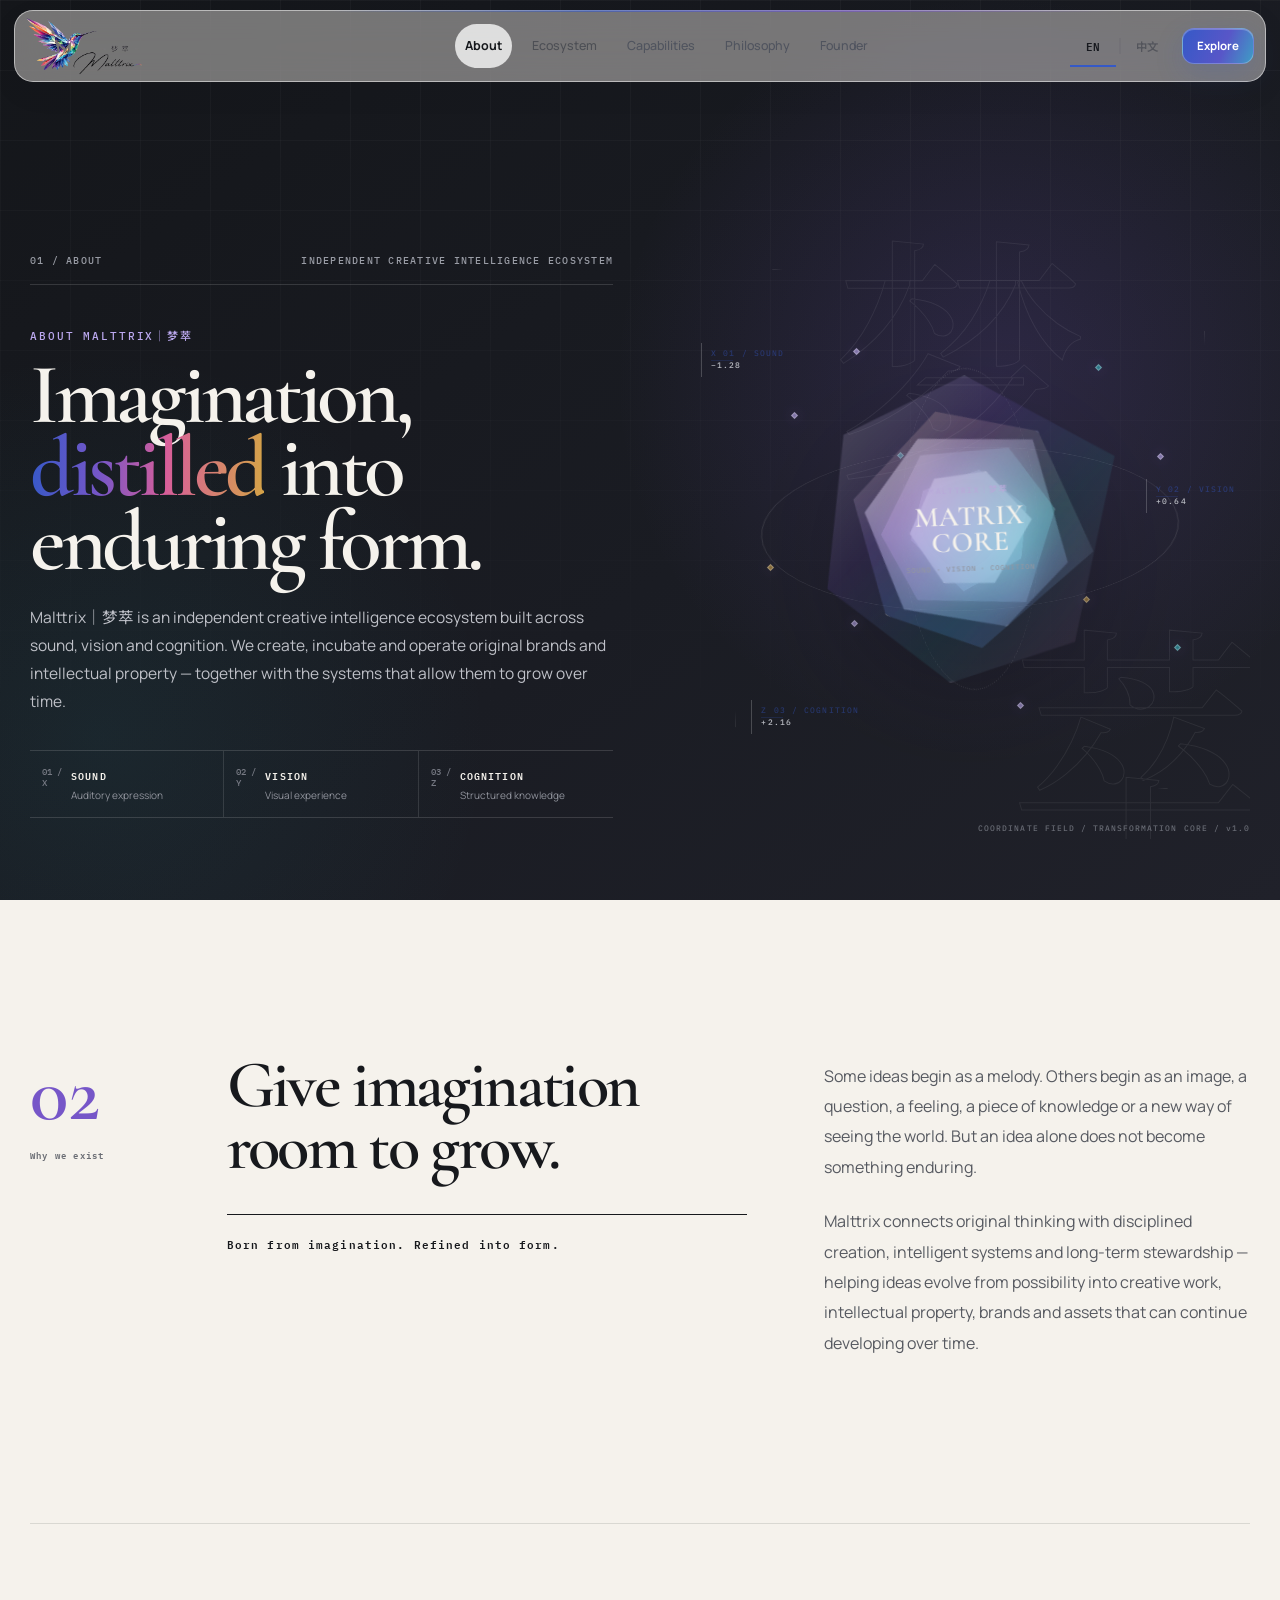
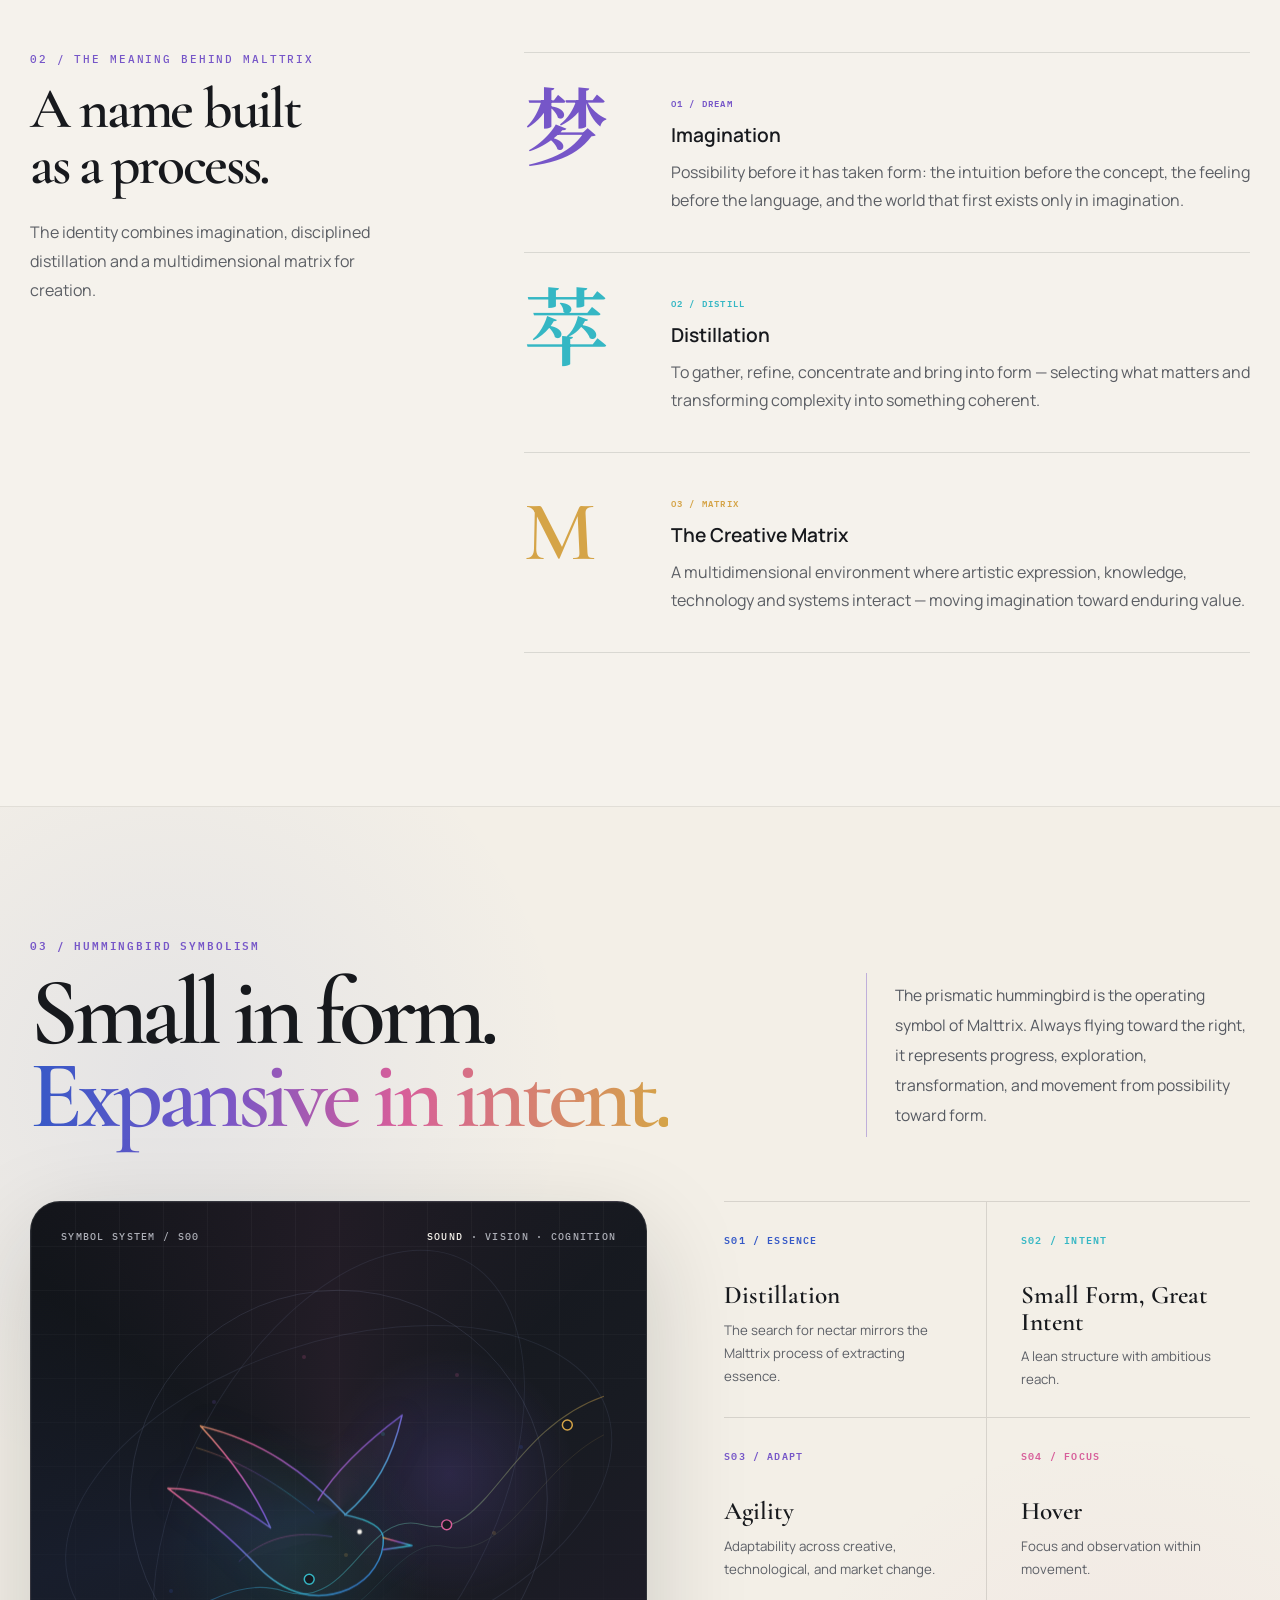
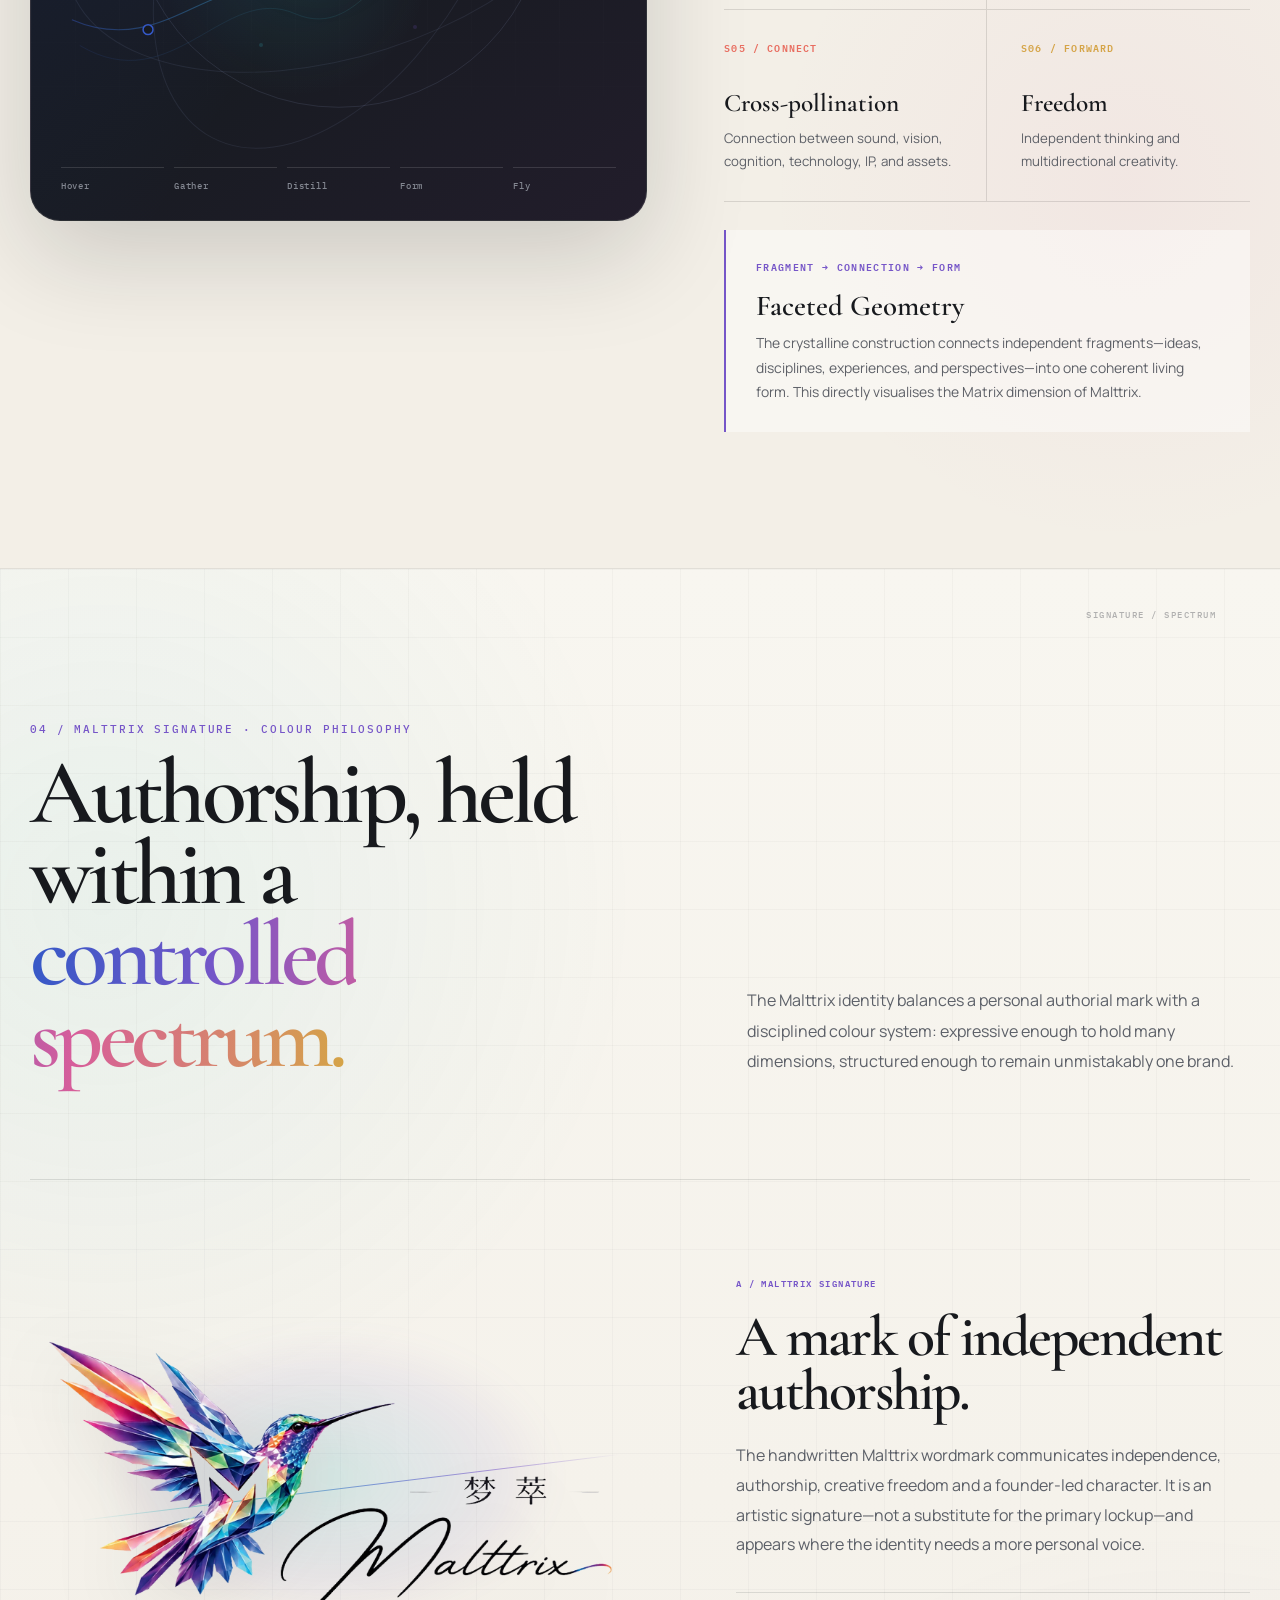
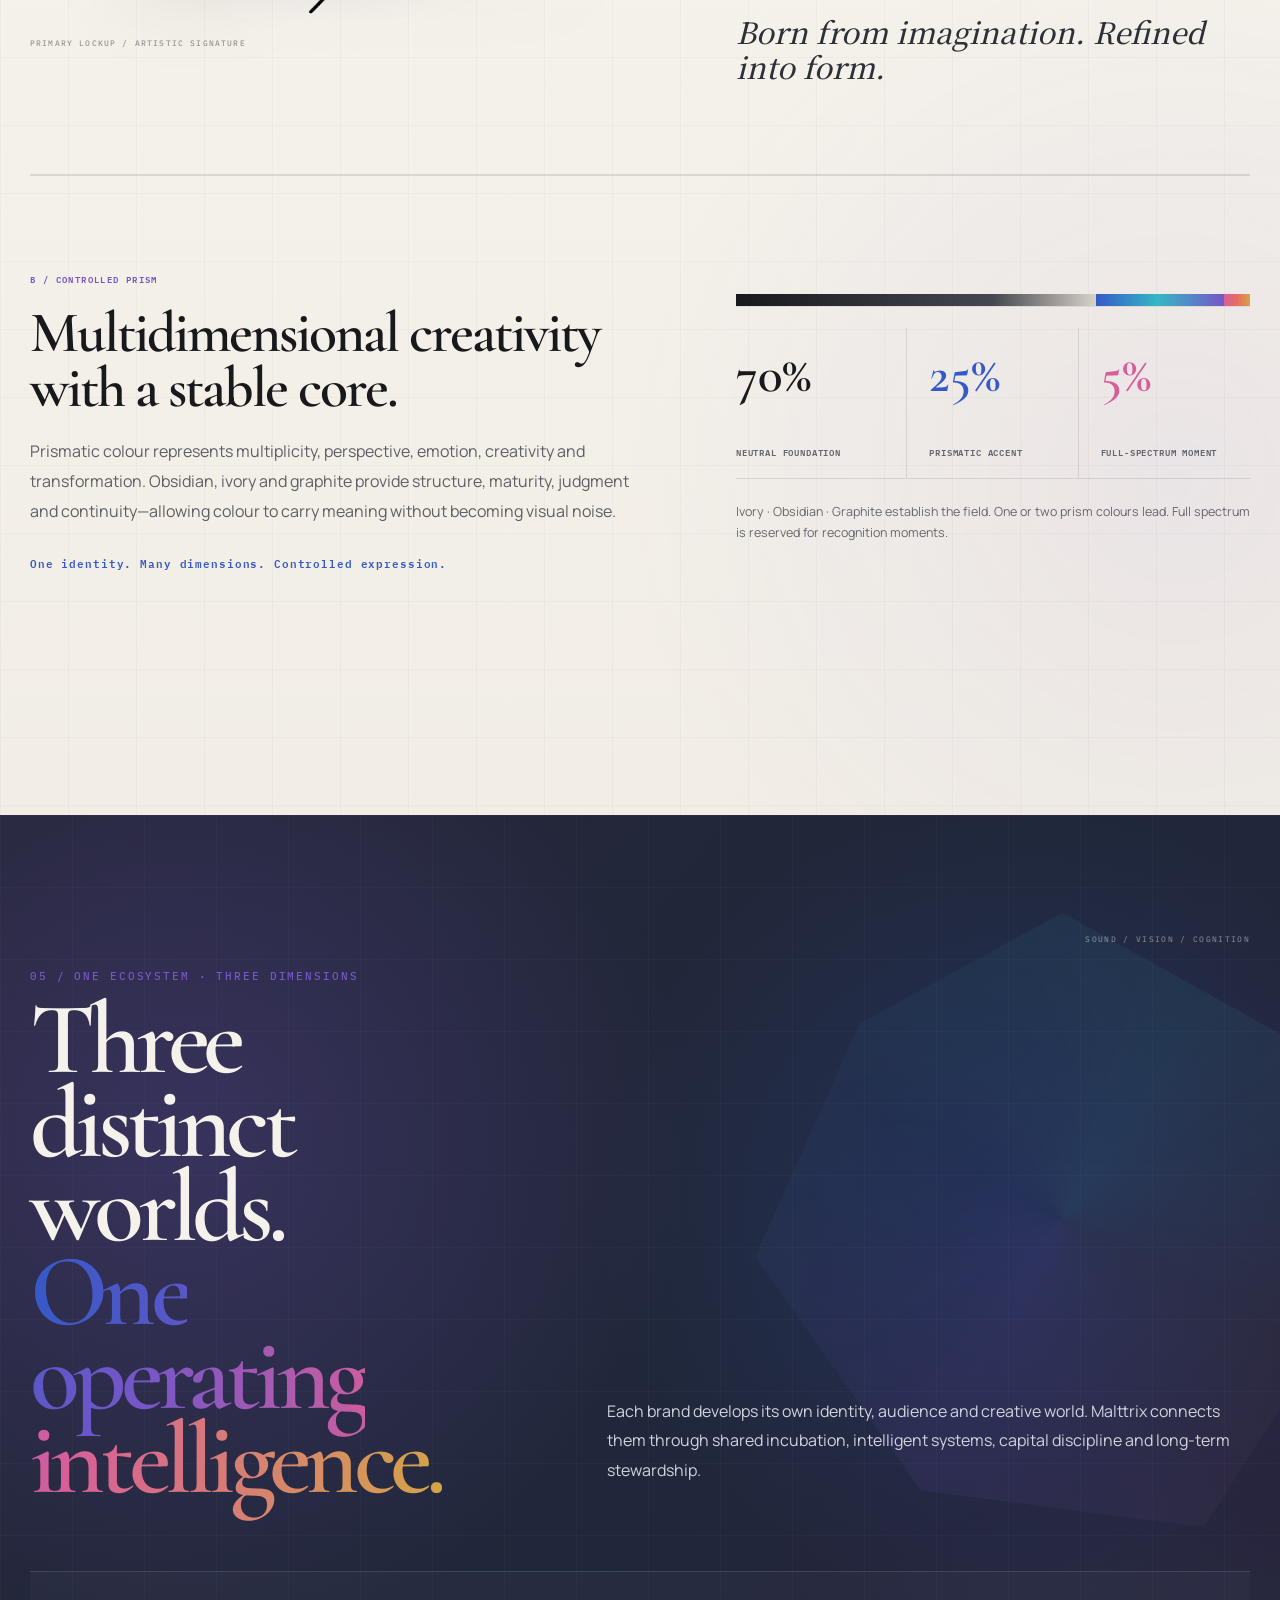
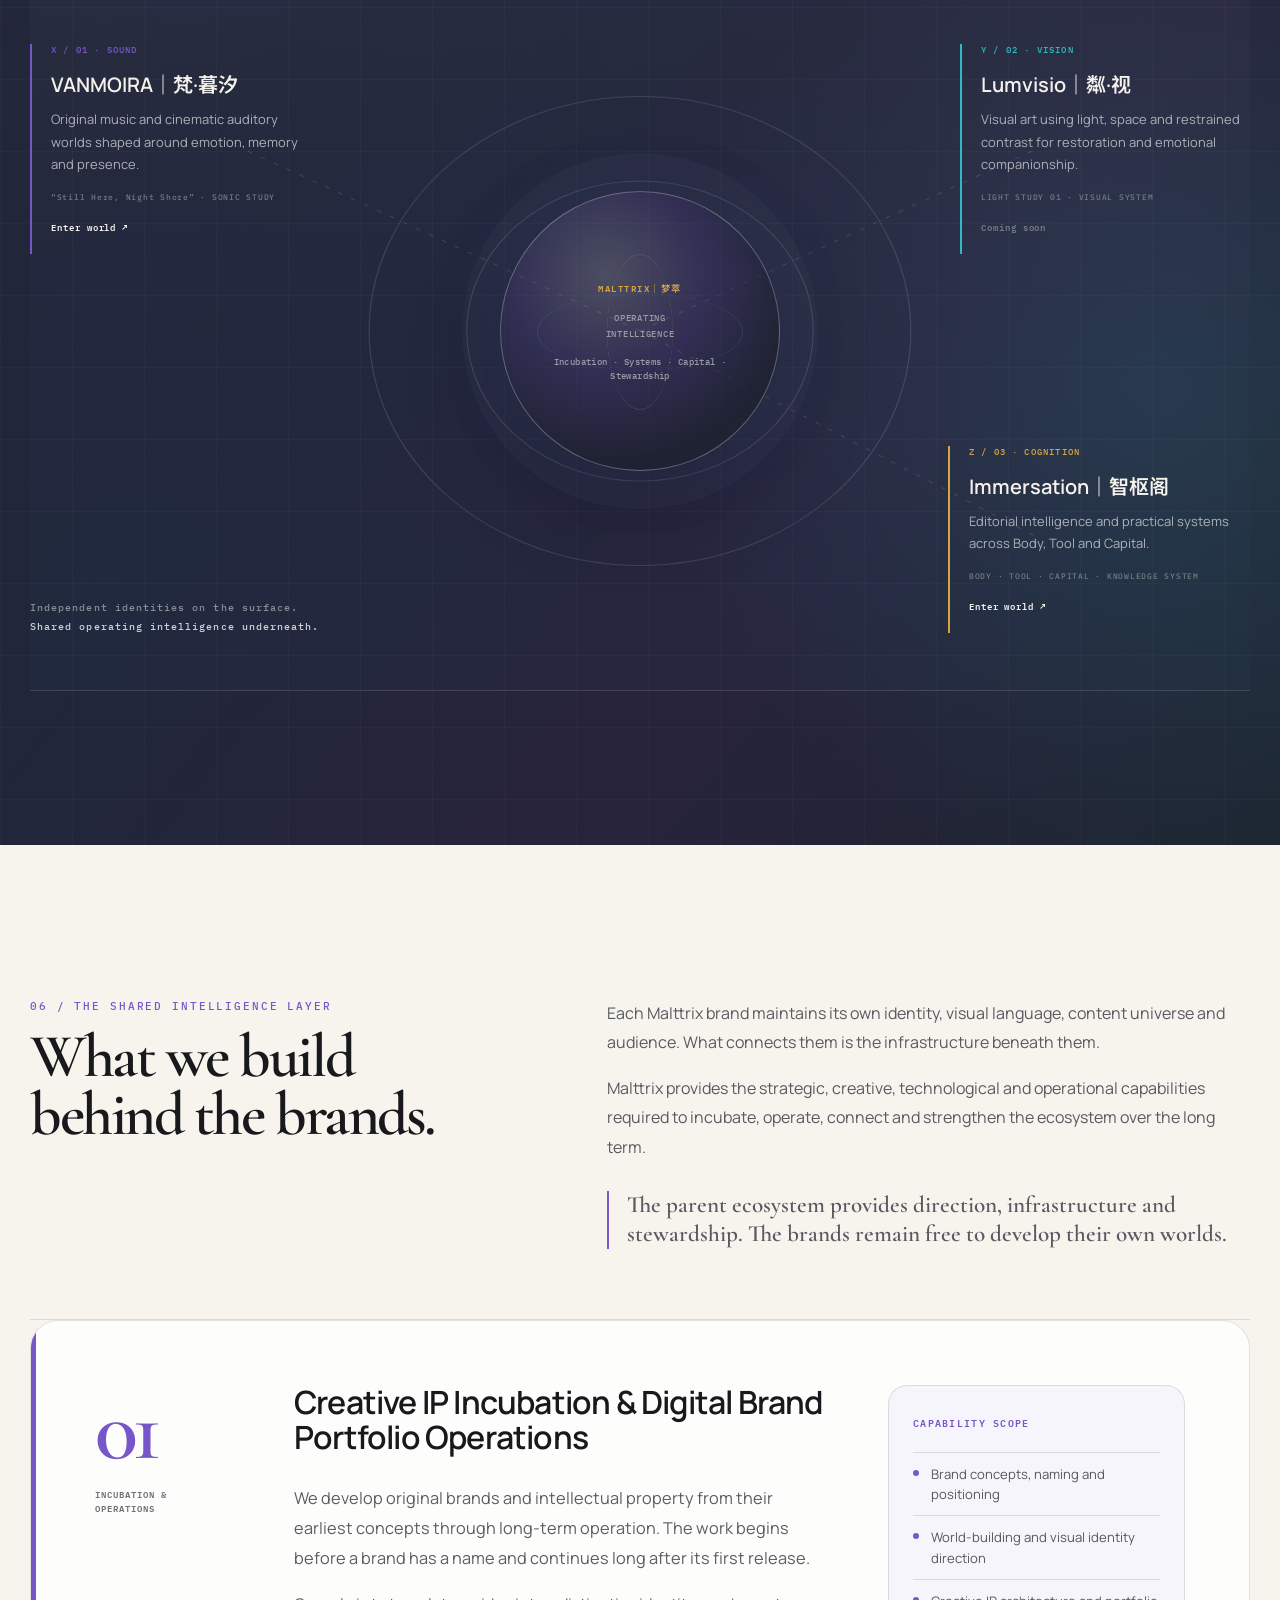
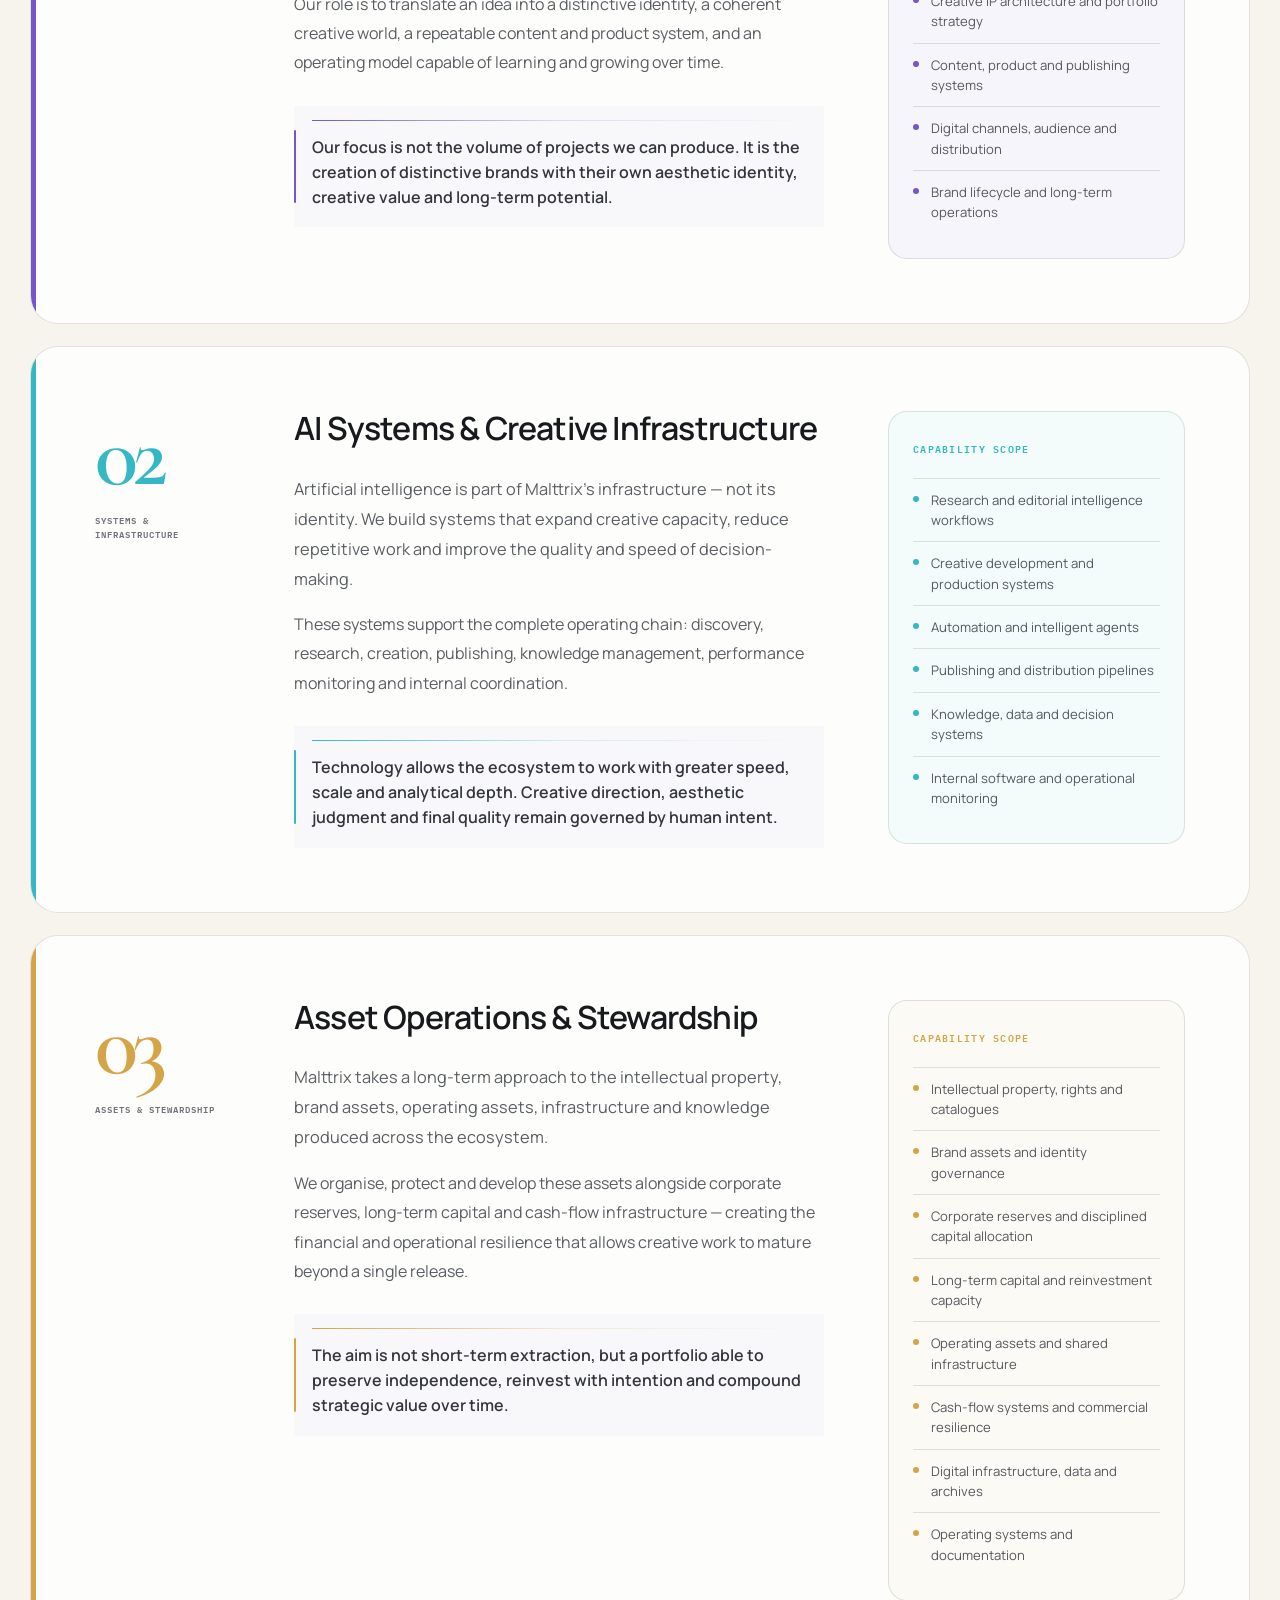
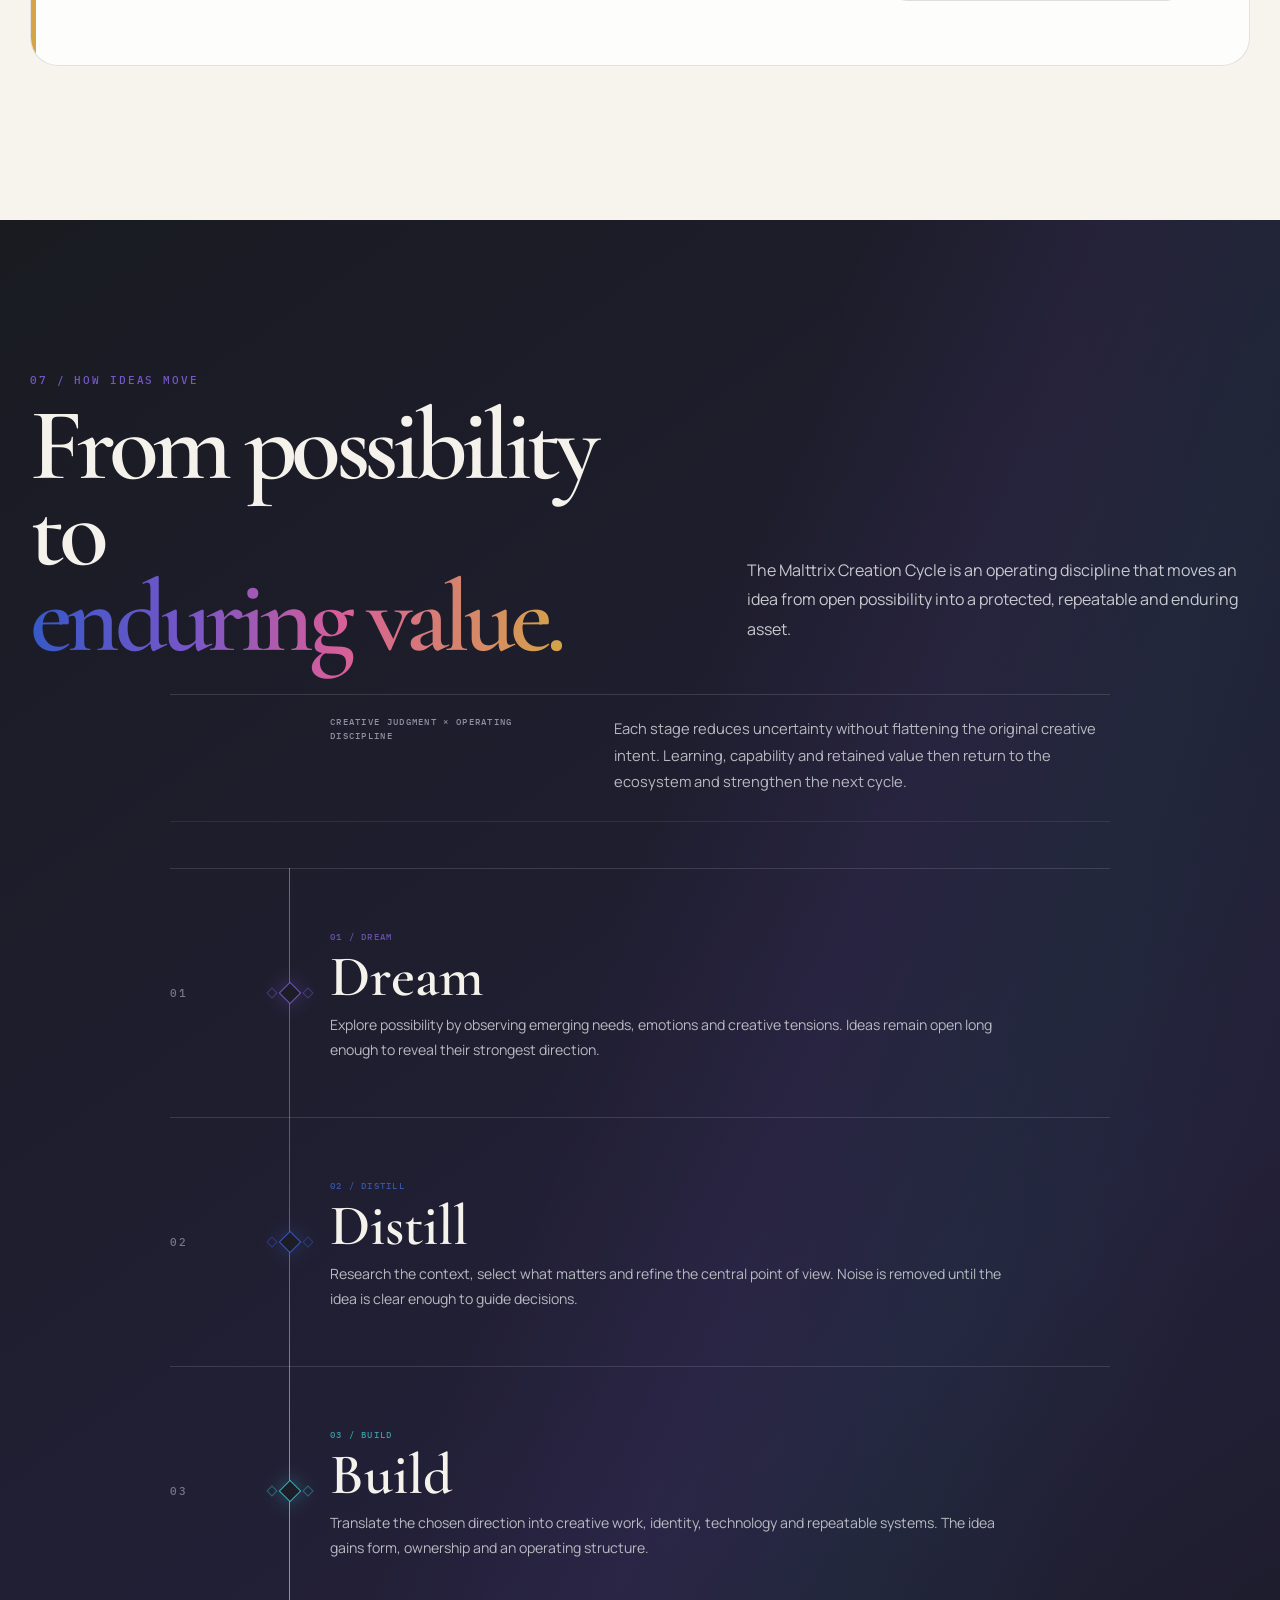
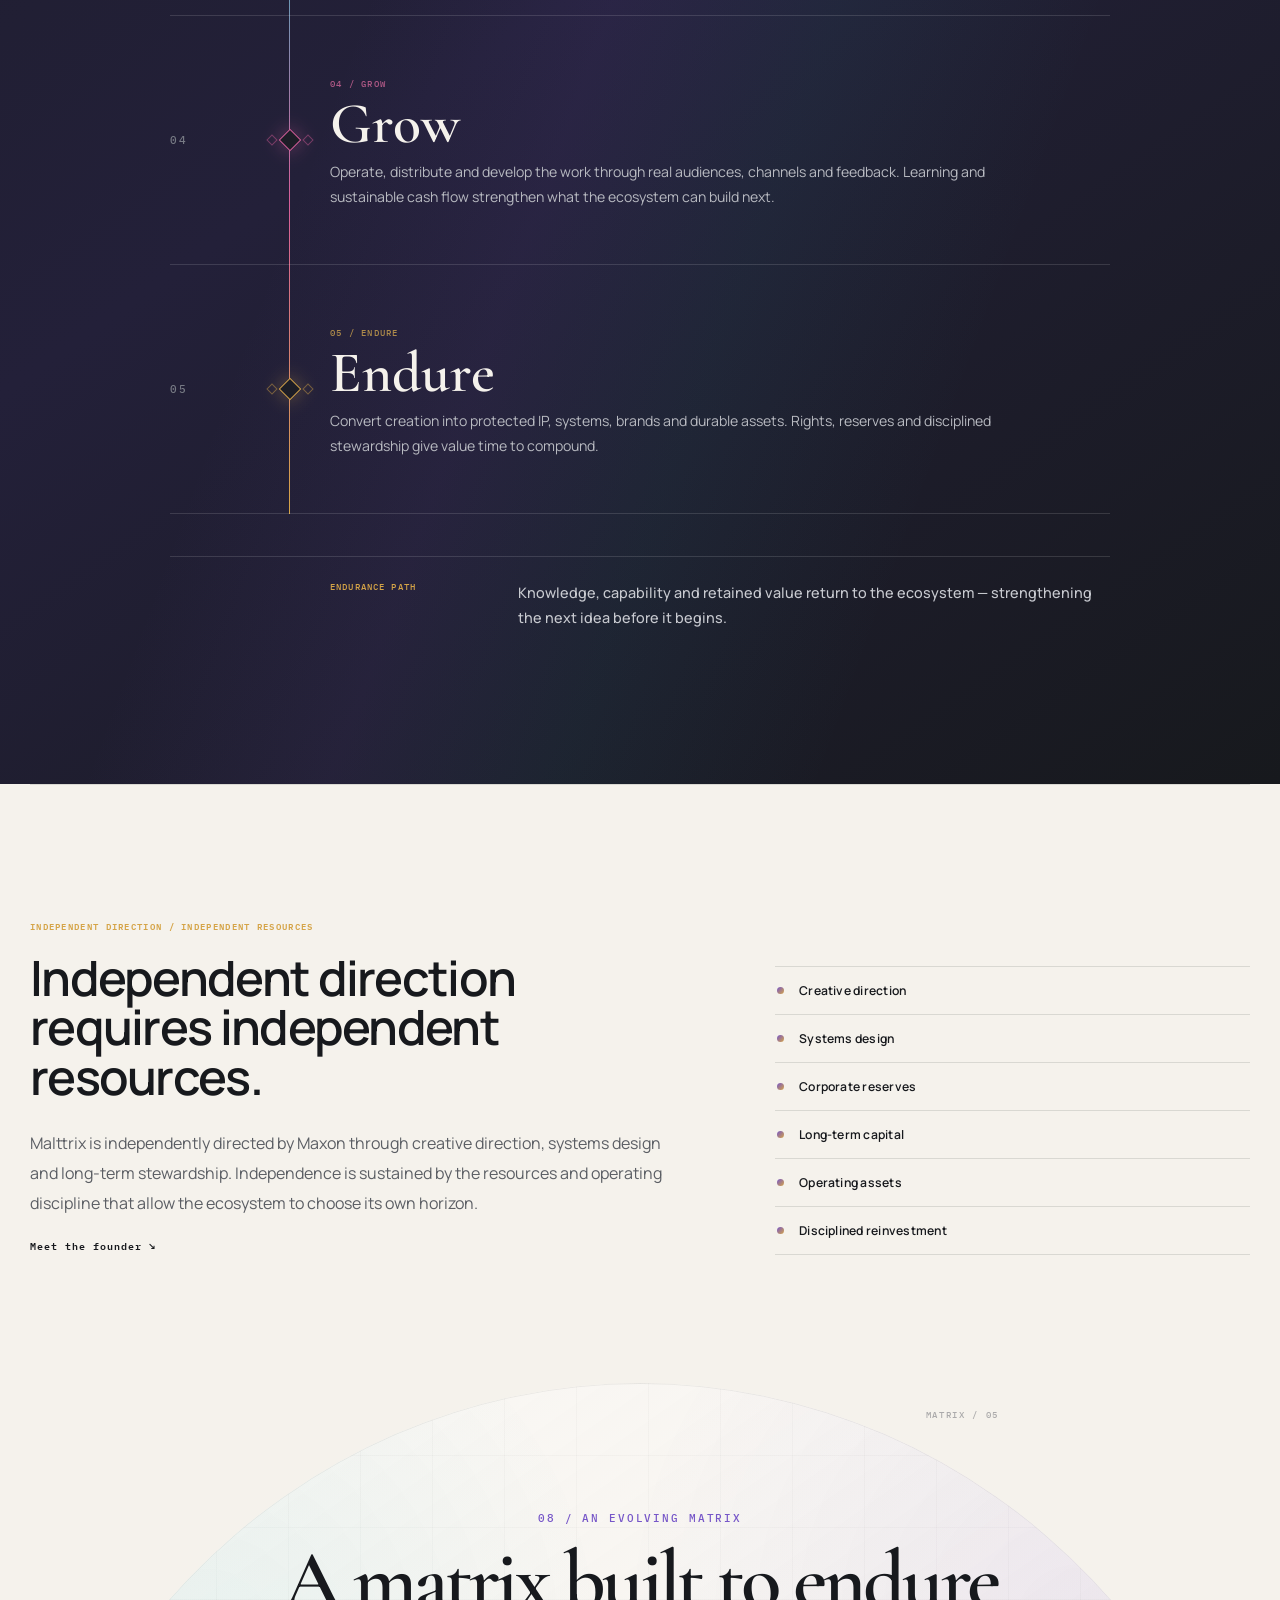
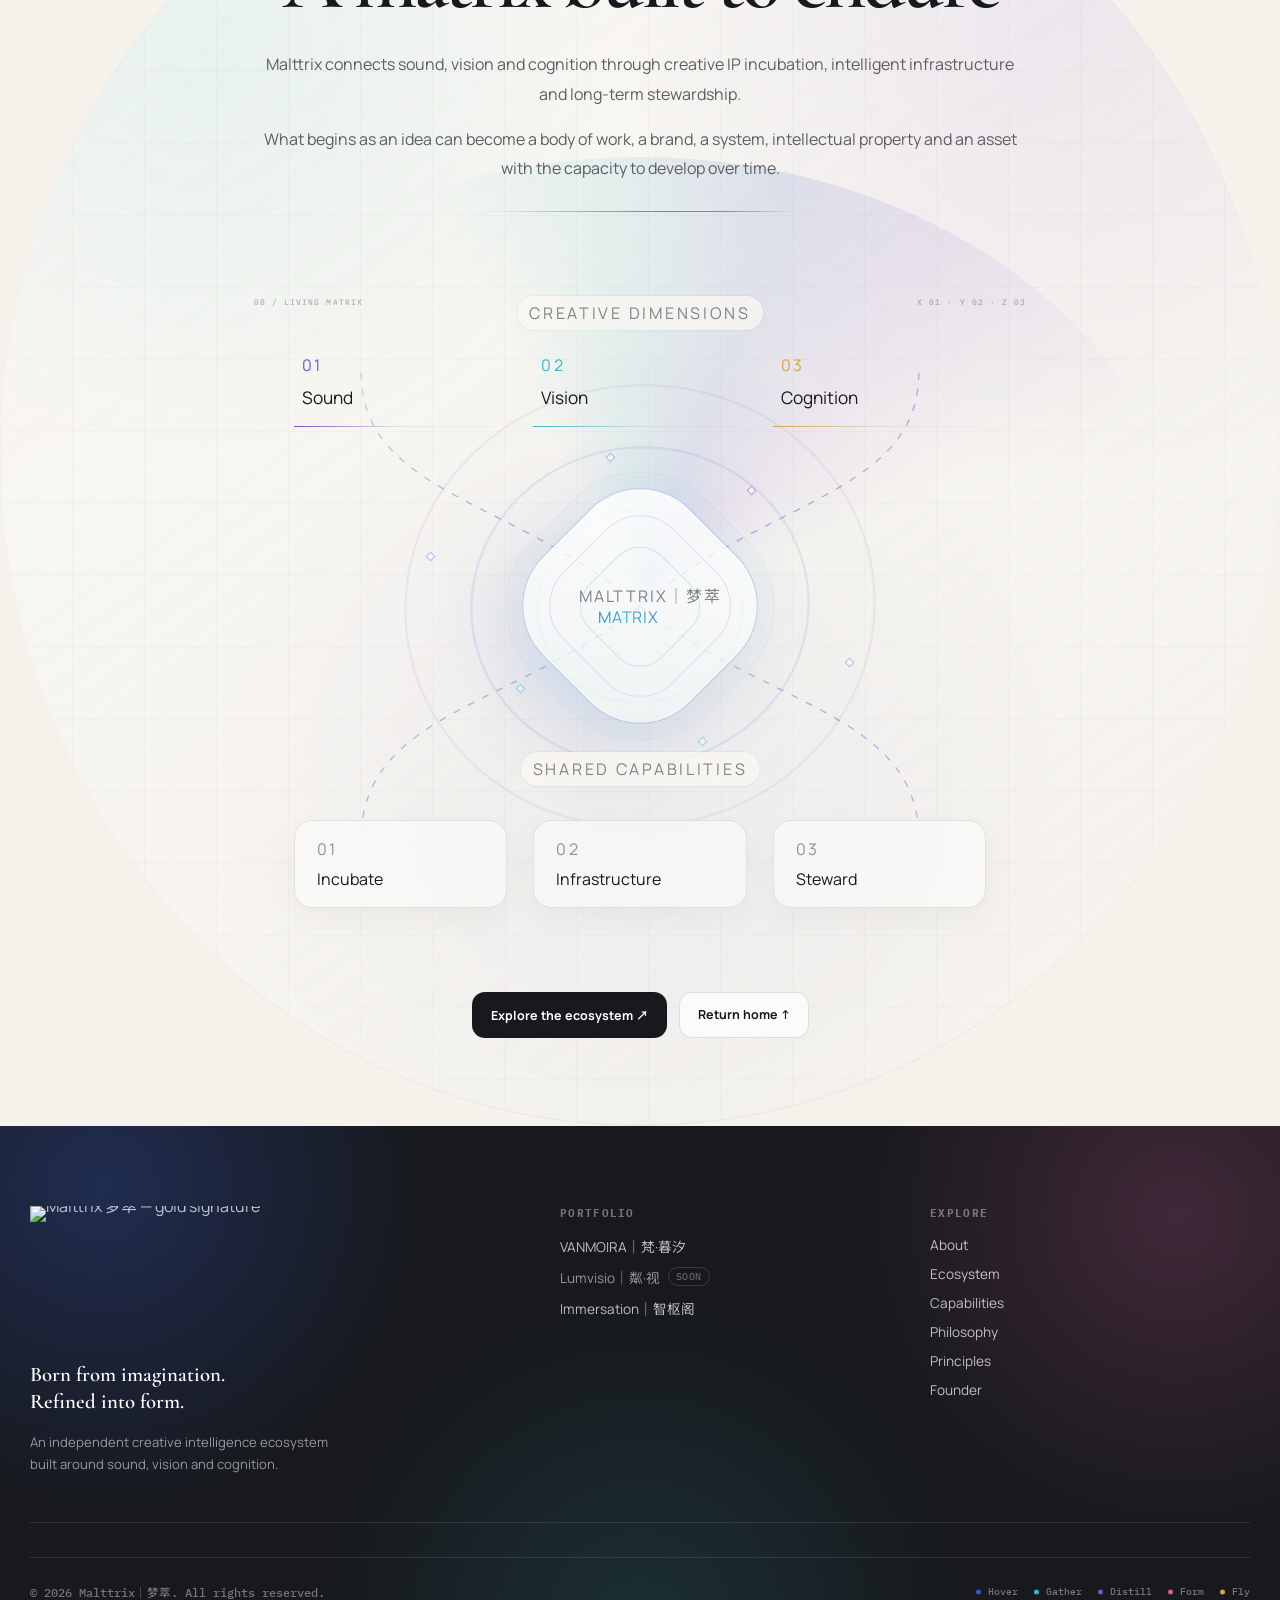
==== commit 825ce12c: "Bump About page release to v7.7" ====
--- a/about.html
+++ b/about.html
@@ -1,5 +1,5 @@
 <!DOCTYPE html>
-<html lang="en" data-release="malttrix-about-v7-6">
+<html lang="en" data-release="malttrix-about-v7-7">
 <head>
 <meta charset="utf-8">
 <meta name="viewport" content="width=device-width,initial-scale=1">
@@ -688,7 +688,7 @@
 
 </style>
 <link rel="stylesheet" href="./assets/site-shell.css?v=14.14">
-<link rel="stylesheet" href="./assets/about-enhancements.css?v=7.6">
+<link rel="stylesheet" href="./assets/about-enhancements.css?v=7.7">
 </head>
 <body>
 <div class="about-progress" id="aboutProgress" aria-hidden="true"></div>
--- a/assets/about-enhancements.css
+++ b/assets/about-enhancements.css
@@ -825,3 +825,102 @@
   .living-dimensions .living-node{padding-inline:4px;text-align:left}
   .ecosystem-map-section .section-head::after{display:none}
 }
+
+
+/* About v7.6 — hierarchy cleanup */
+html[lang="zh-CN"] .brand-expression-head h2{
+  max-width:860px;
+  font-size:clamp(3rem,4.65vw,5.5rem)!important;
+  line-height:1.18!important;
+  letter-spacing:0!important;
+}
+.closing .founder-editorial{
+  border-bottom:0!important;
+}
+.living-matrix{
+  overflow:visible;
+  border:0;
+  border-radius:0;
+  background:transparent;
+  box-shadow:none;
+}
+.living-matrix::before{
+  inset:-18%;
+  border-radius:50%;
+}
+.matrix-closing::after{
+  content:"MATRIX / 08";
+}
+.ratio-track{
+  position:relative;
+  display:grid;
+  grid-template-columns:repeat(3,minmax(0,1fr));
+  gap:0;
+  min-height:0;
+  overflow:visible;
+  padding-top:34px;
+  border:0;
+}
+.ratio-track::before{
+  content:"";
+  position:absolute;
+  top:0;
+  left:0;
+  right:0;
+  height:12px;
+  background:
+    linear-gradient(90deg,
+      #17191D 0%,
+      #454850 50%,
+      #D7D2C9 70%,
+      #3559C7 70%,
+      #35B7C4 82%,
+      #7656C8 95%,
+      #D75E9A 95%,
+      #E86D60 97.5%,
+      #D5A447 100%);
+  box-shadow:0 1px 0 rgba(23,25,29,.08);
+}
+.ratio-track>span{
+  min-height:150px;
+  padding:24px 22px 18px 0;
+  border:0;
+  border-right:1px solid rgba(23,25,29,.11);
+  color:var(--ink);
+  background:transparent!important;
+}
+.ratio-track>span+span{padding-left:22px}
+.ratio-track>span:last-child{border-right:0}
+.ratio-track b{
+  font:600 clamp(2.2rem,4vw,4.4rem)/.9 var(--font-display);
+  color:var(--ink);
+}
+.ratio-track em{
+  max-width:150px;
+  font:600 .58rem/1.45 var(--font-mono);
+  letter-spacing:.09em;
+  color:#62666f;
+  opacity:1;
+}
+.ratio-prism b{color:#3559C7}
+.ratio-spectrum b{color:#D75E9A}
+.ratio-spectrum b,.ratio-spectrum em{opacity:1}
+.prism-key{display:none}
+.ratio-note{
+  margin-top:0;
+  padding-top:22px;
+  border-top:1px solid rgba(23,25,29,.11);
+}
+@media(max-width:720px){
+  html[lang="zh-CN"] .brand-expression-head h2{
+    font-size:clamp(2.7rem,10.5vw,4.5rem)!important;
+    line-height:1.22!important;
+  }
+  .ratio-track>span{
+    min-height:132px;
+    padding:20px 10px 14px 0;
+  }
+  .ratio-track>span+span{padding-left:12px}
+  .ratio-track b{font-size:clamp(1.9rem,8vw,3rem)}
+  .ratio-track em{font-size:.48rem;letter-spacing:.04em}
+}
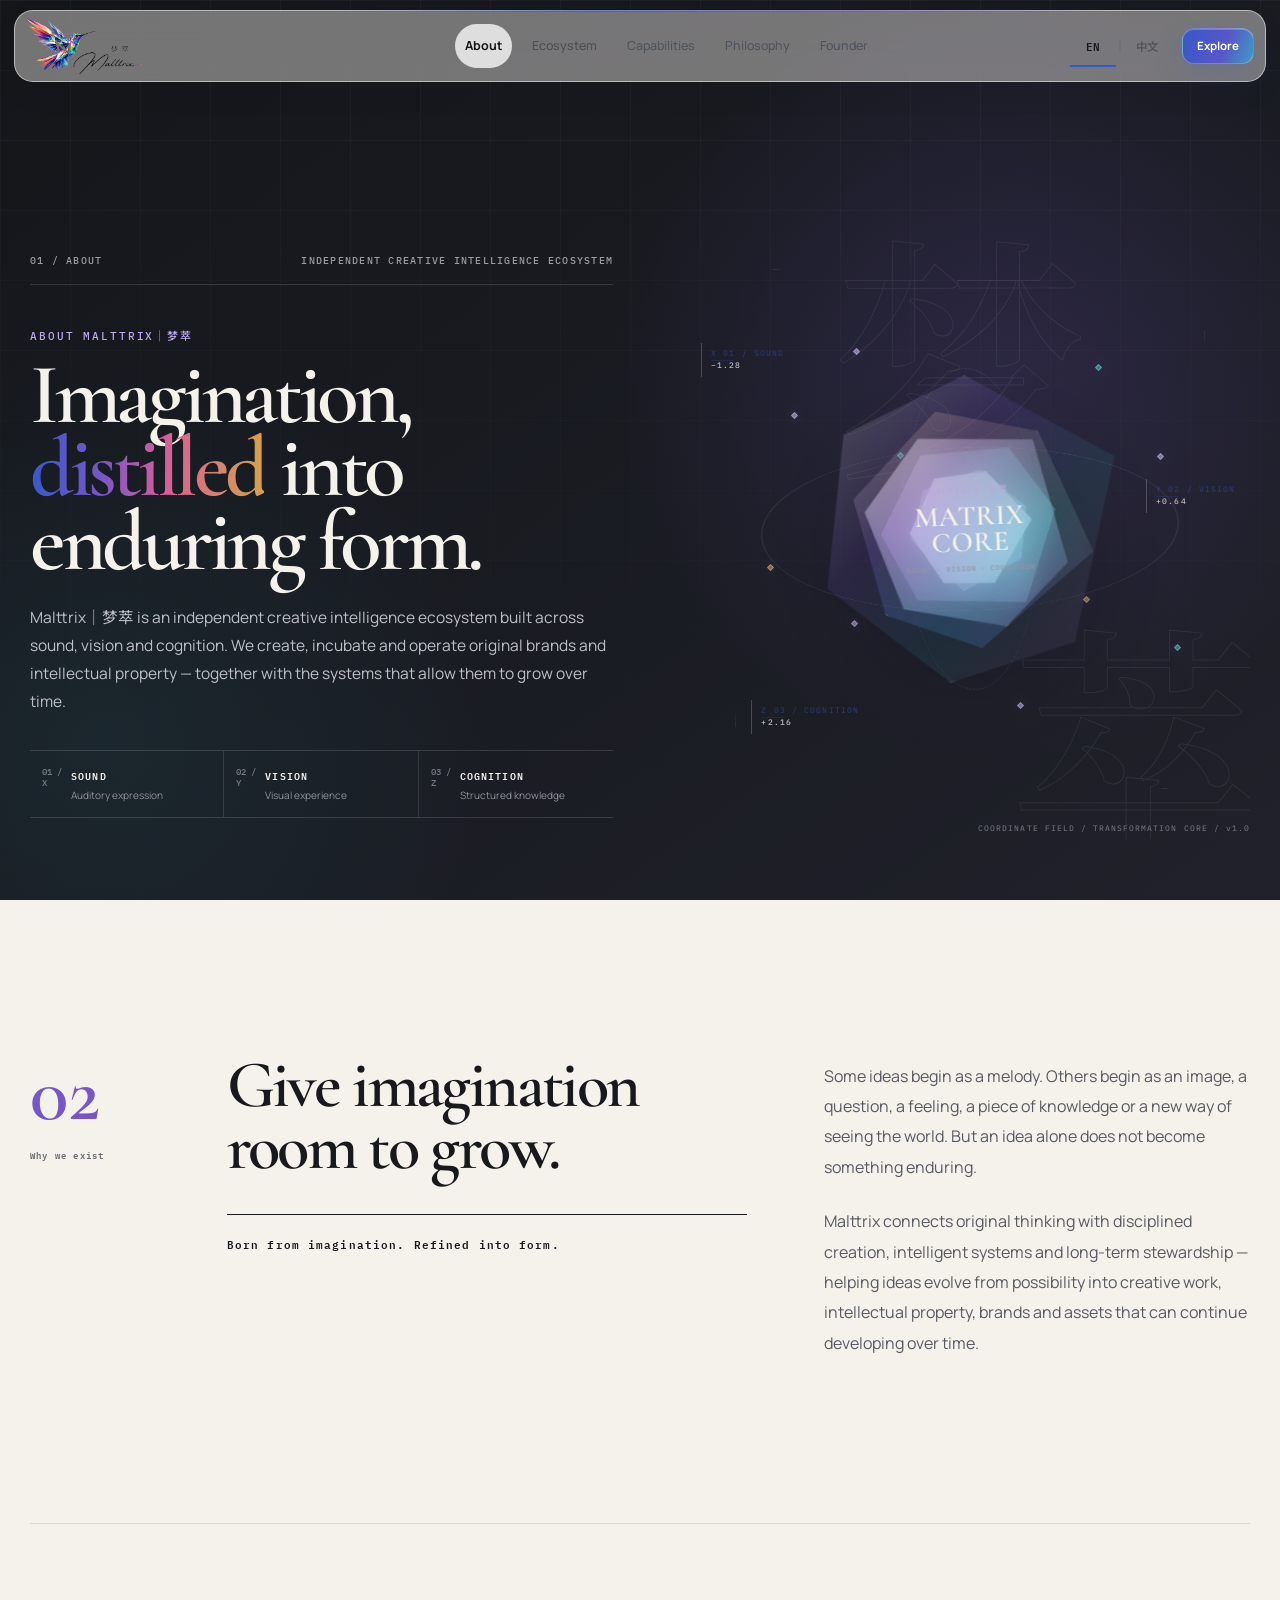
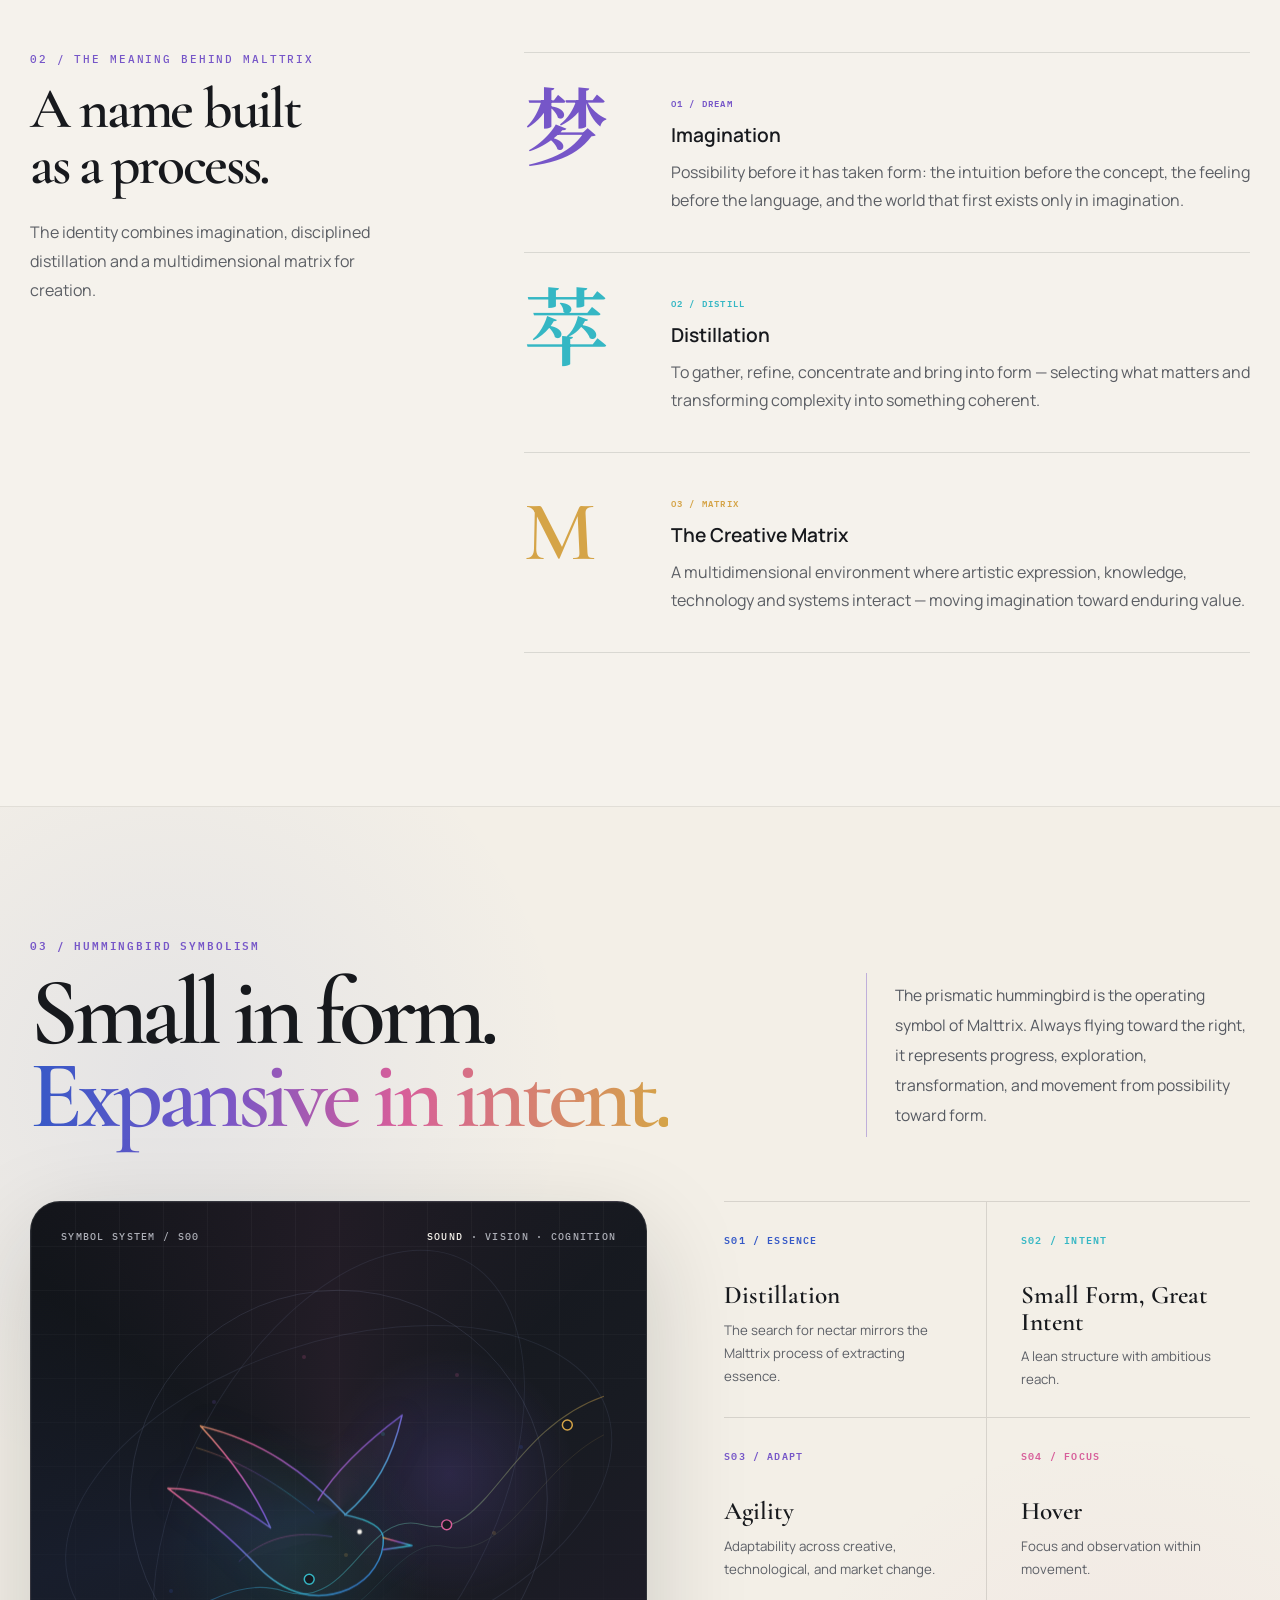
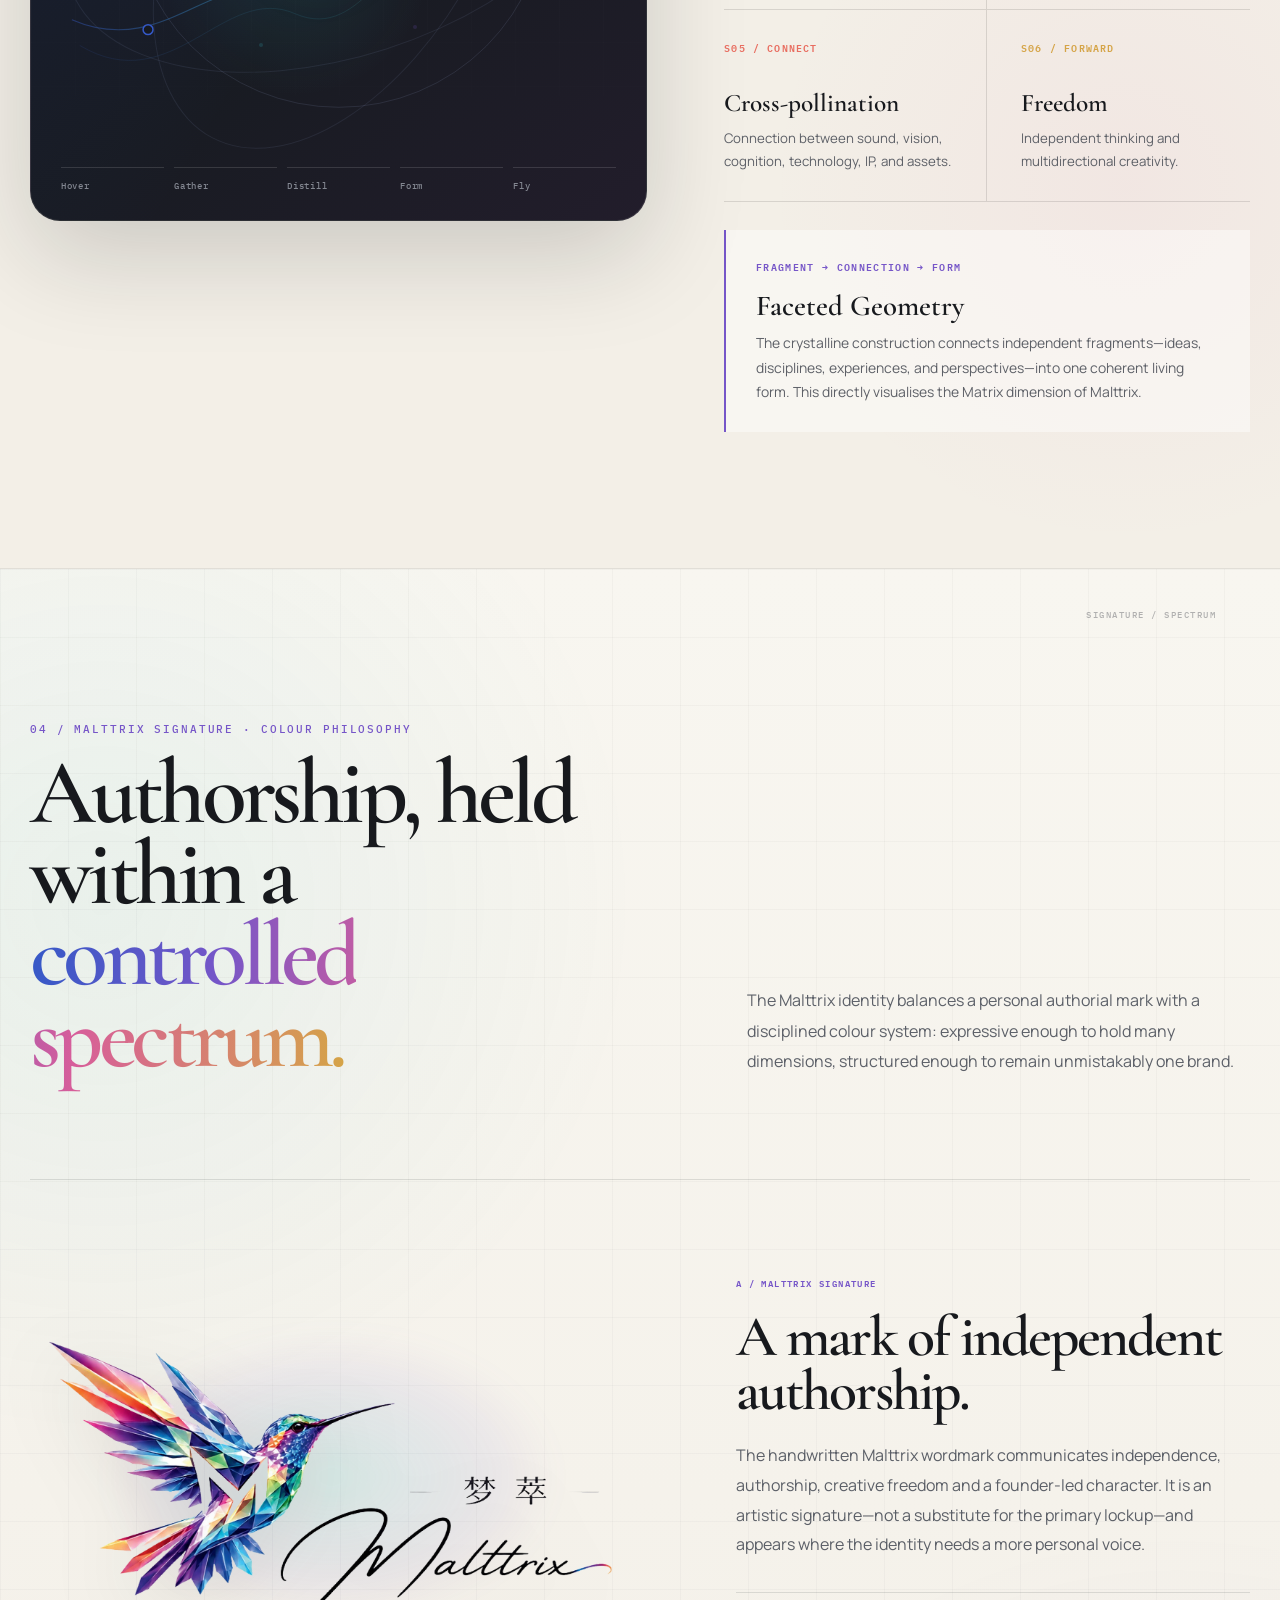
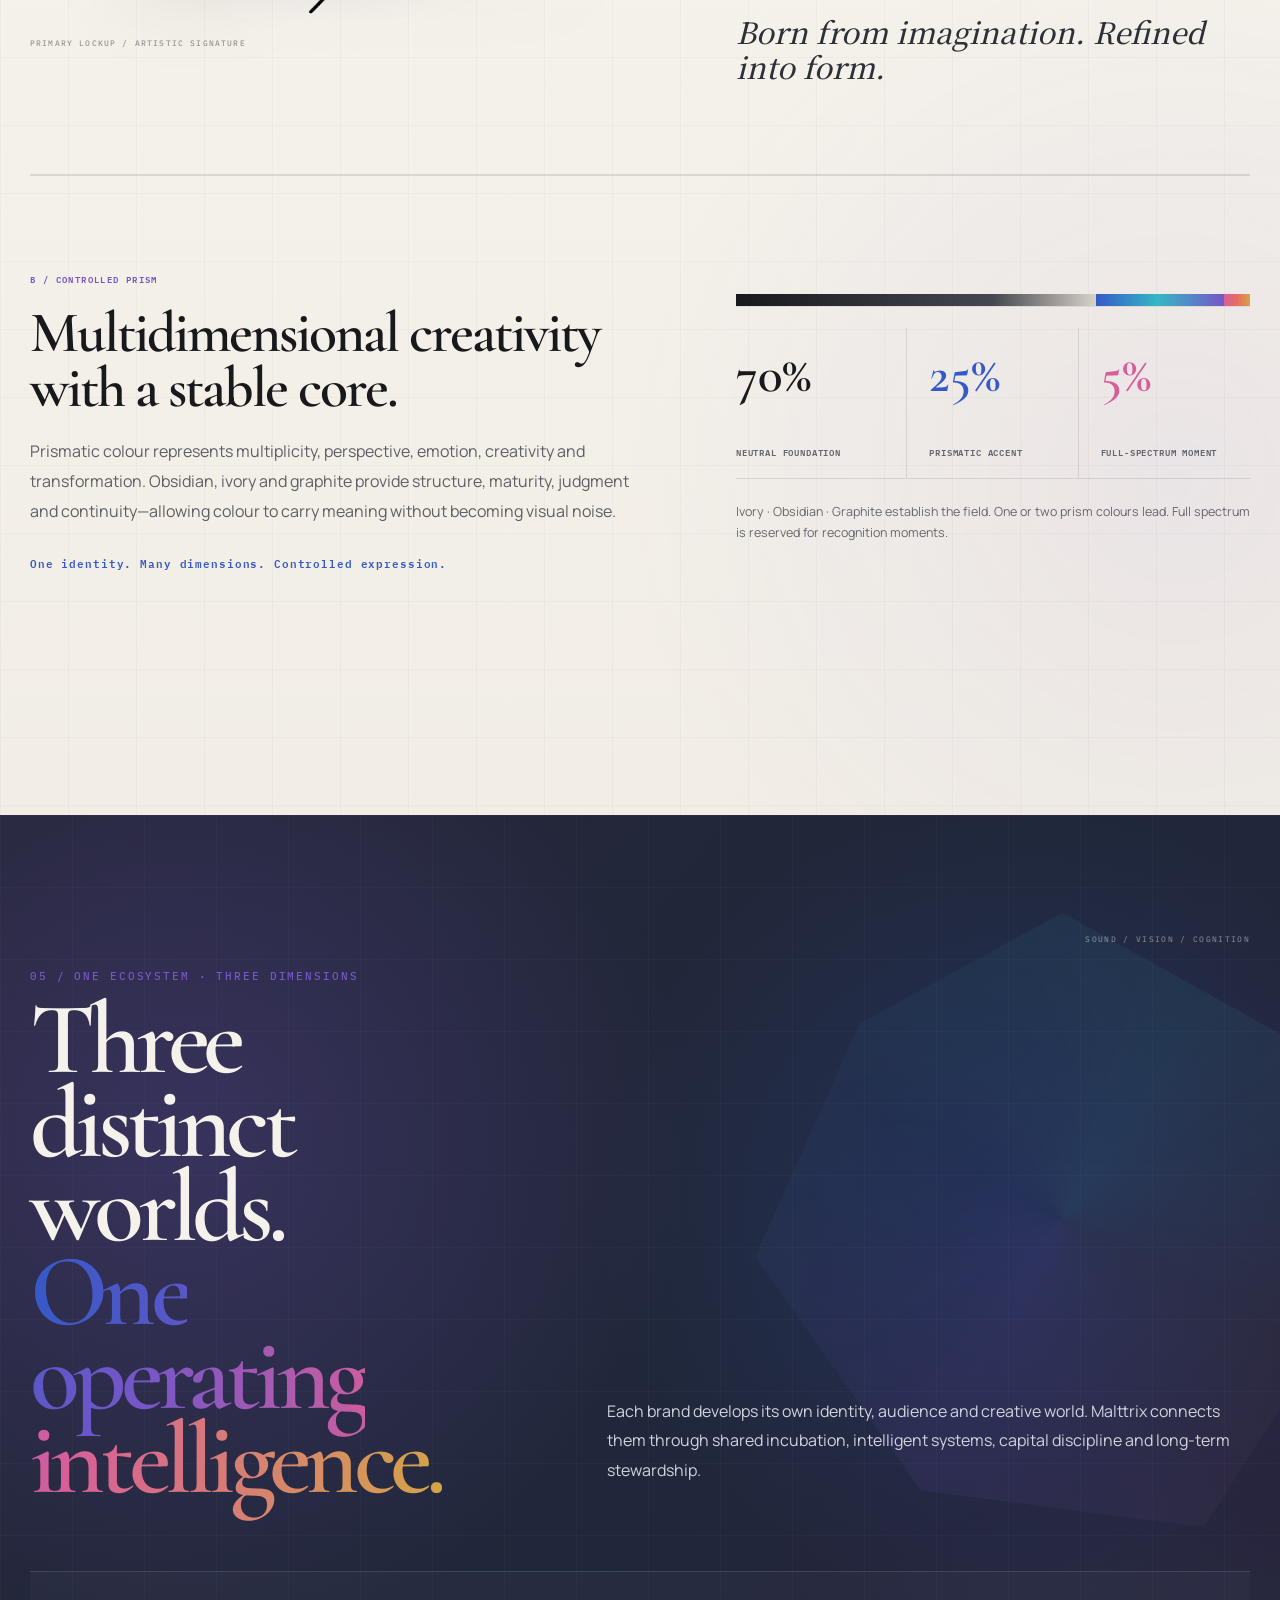
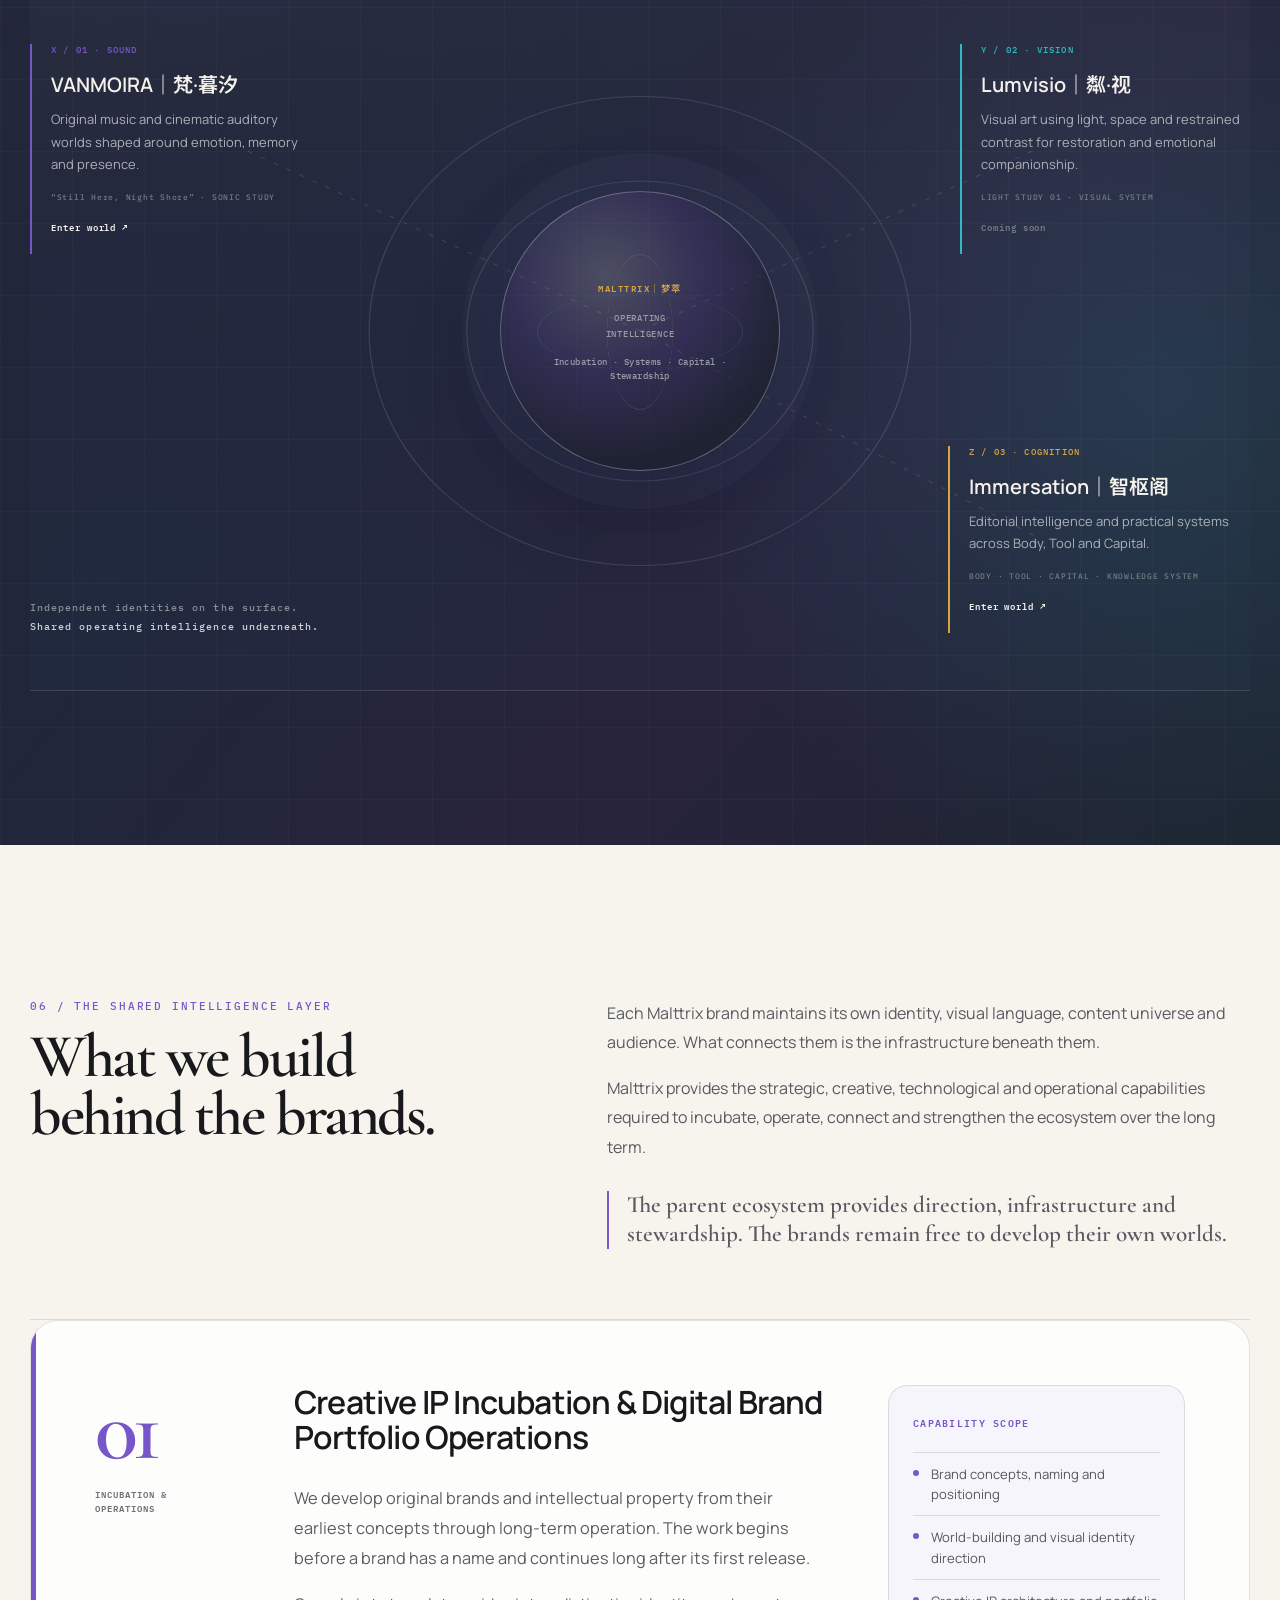
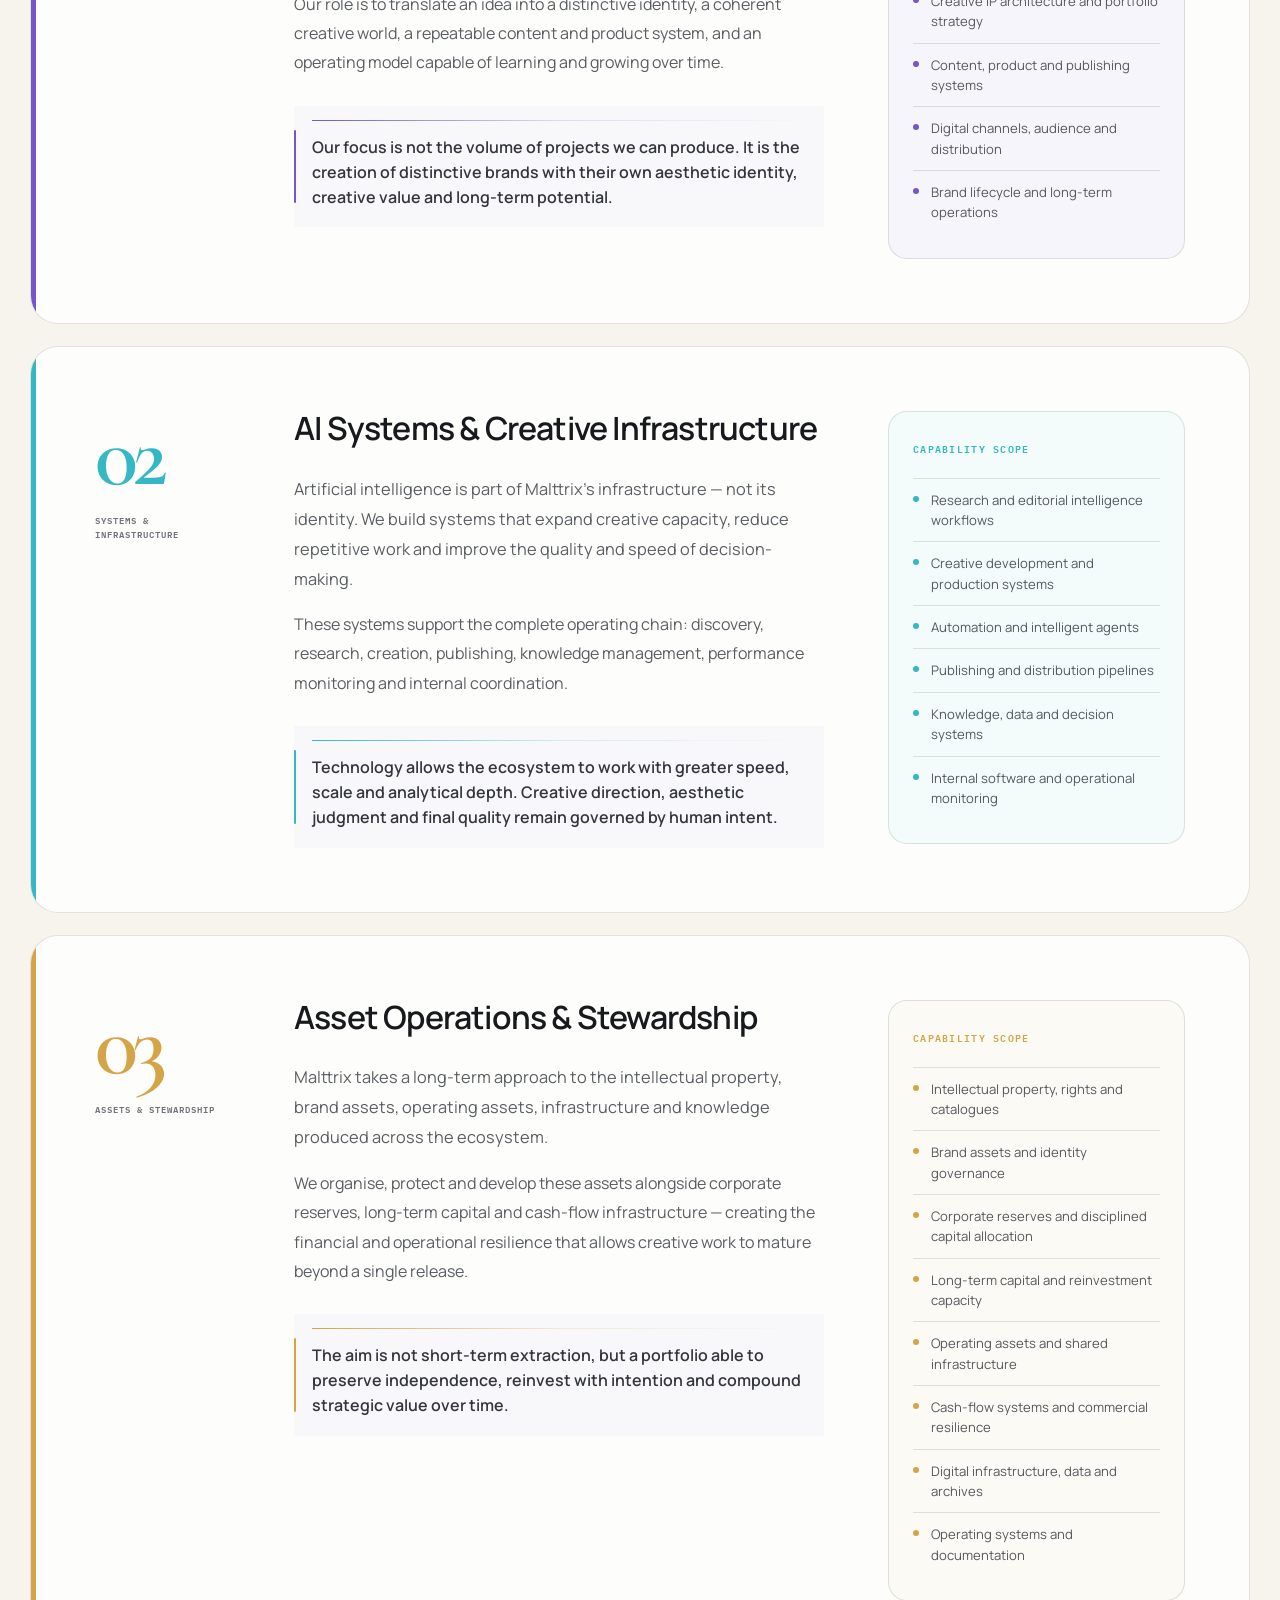
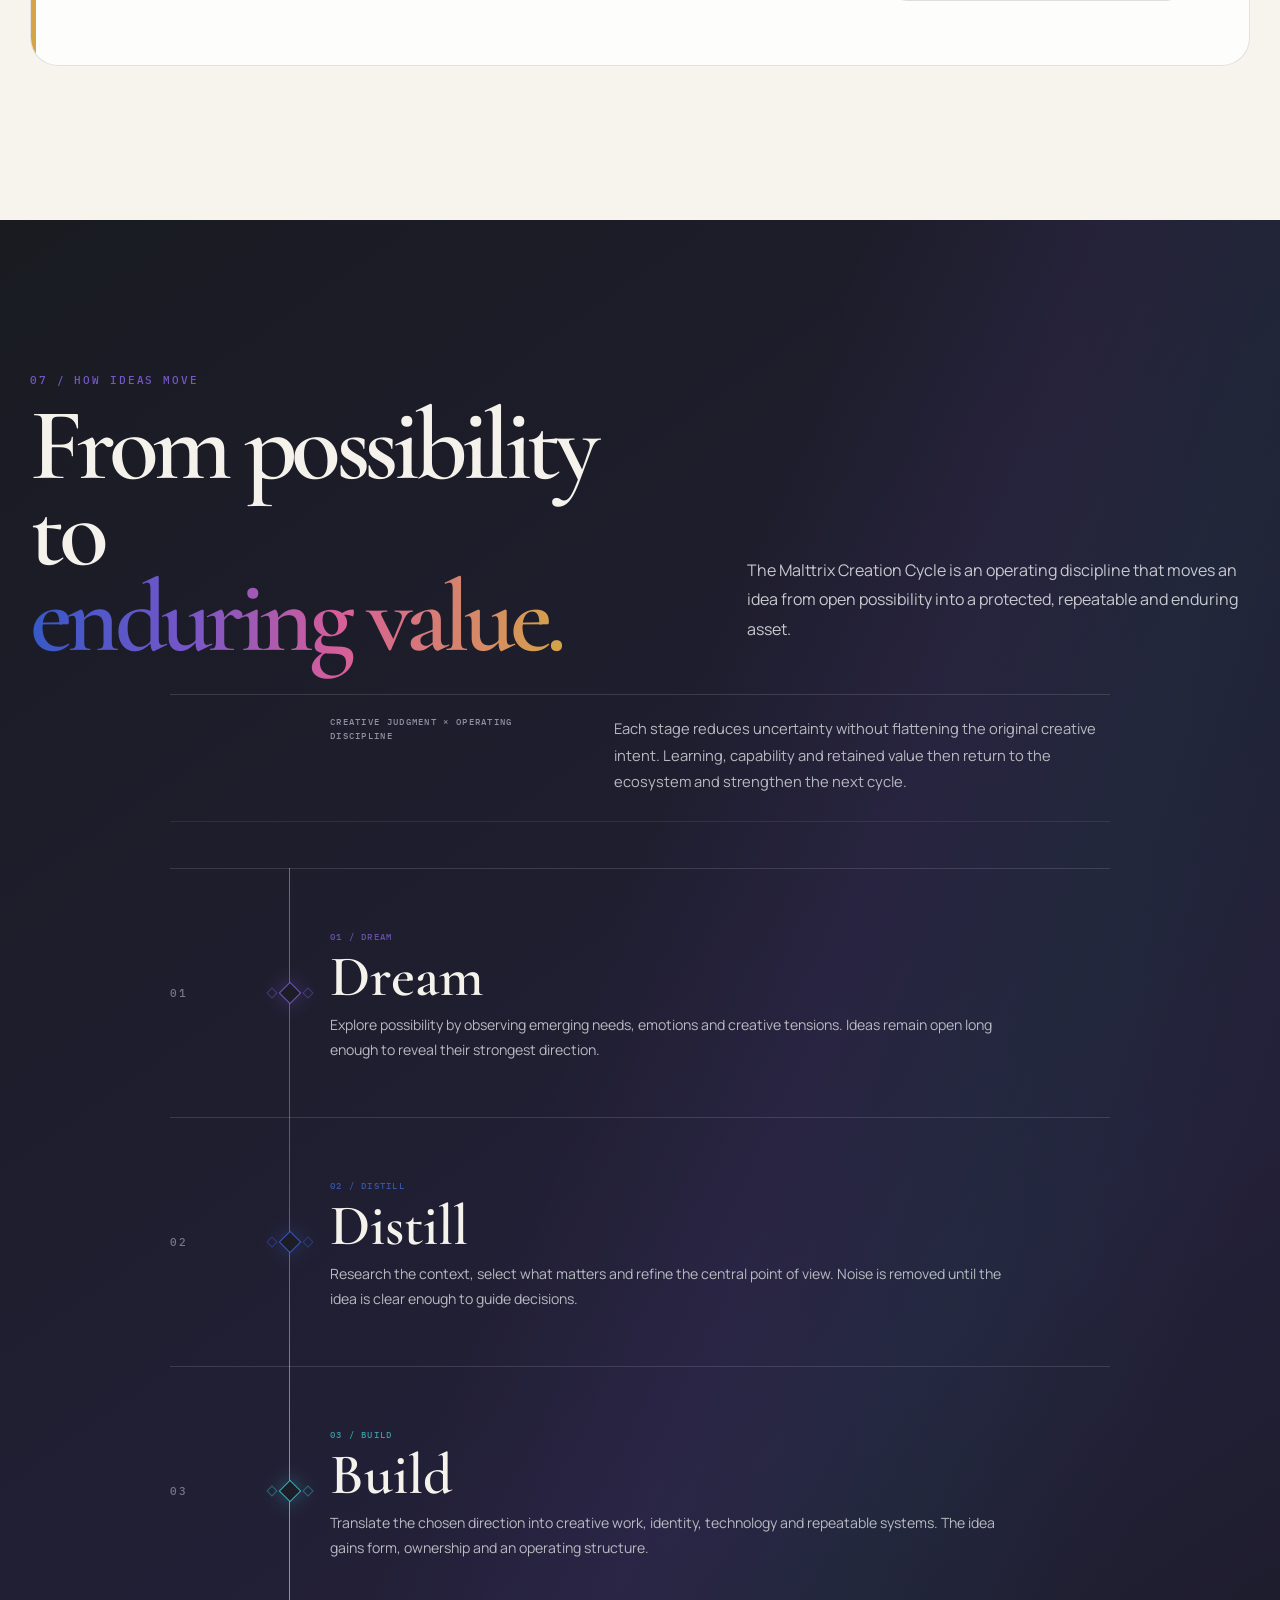
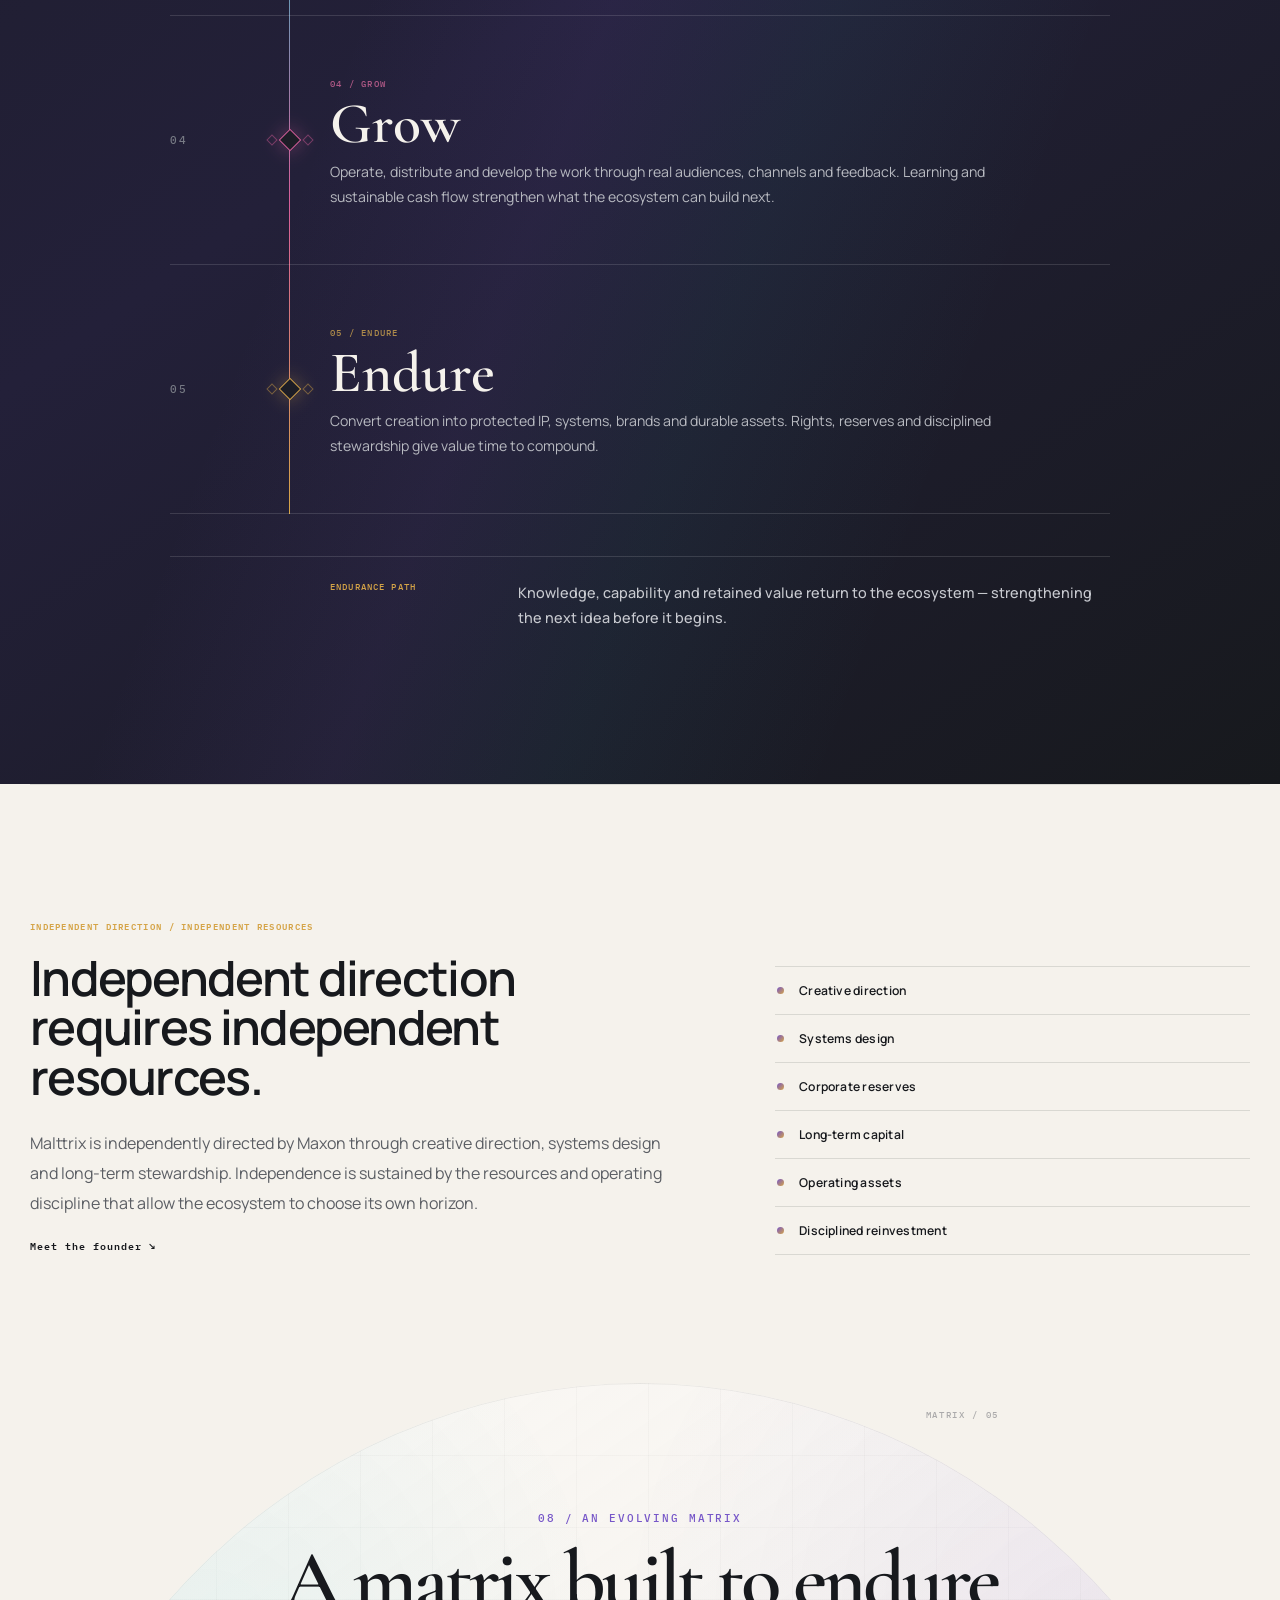
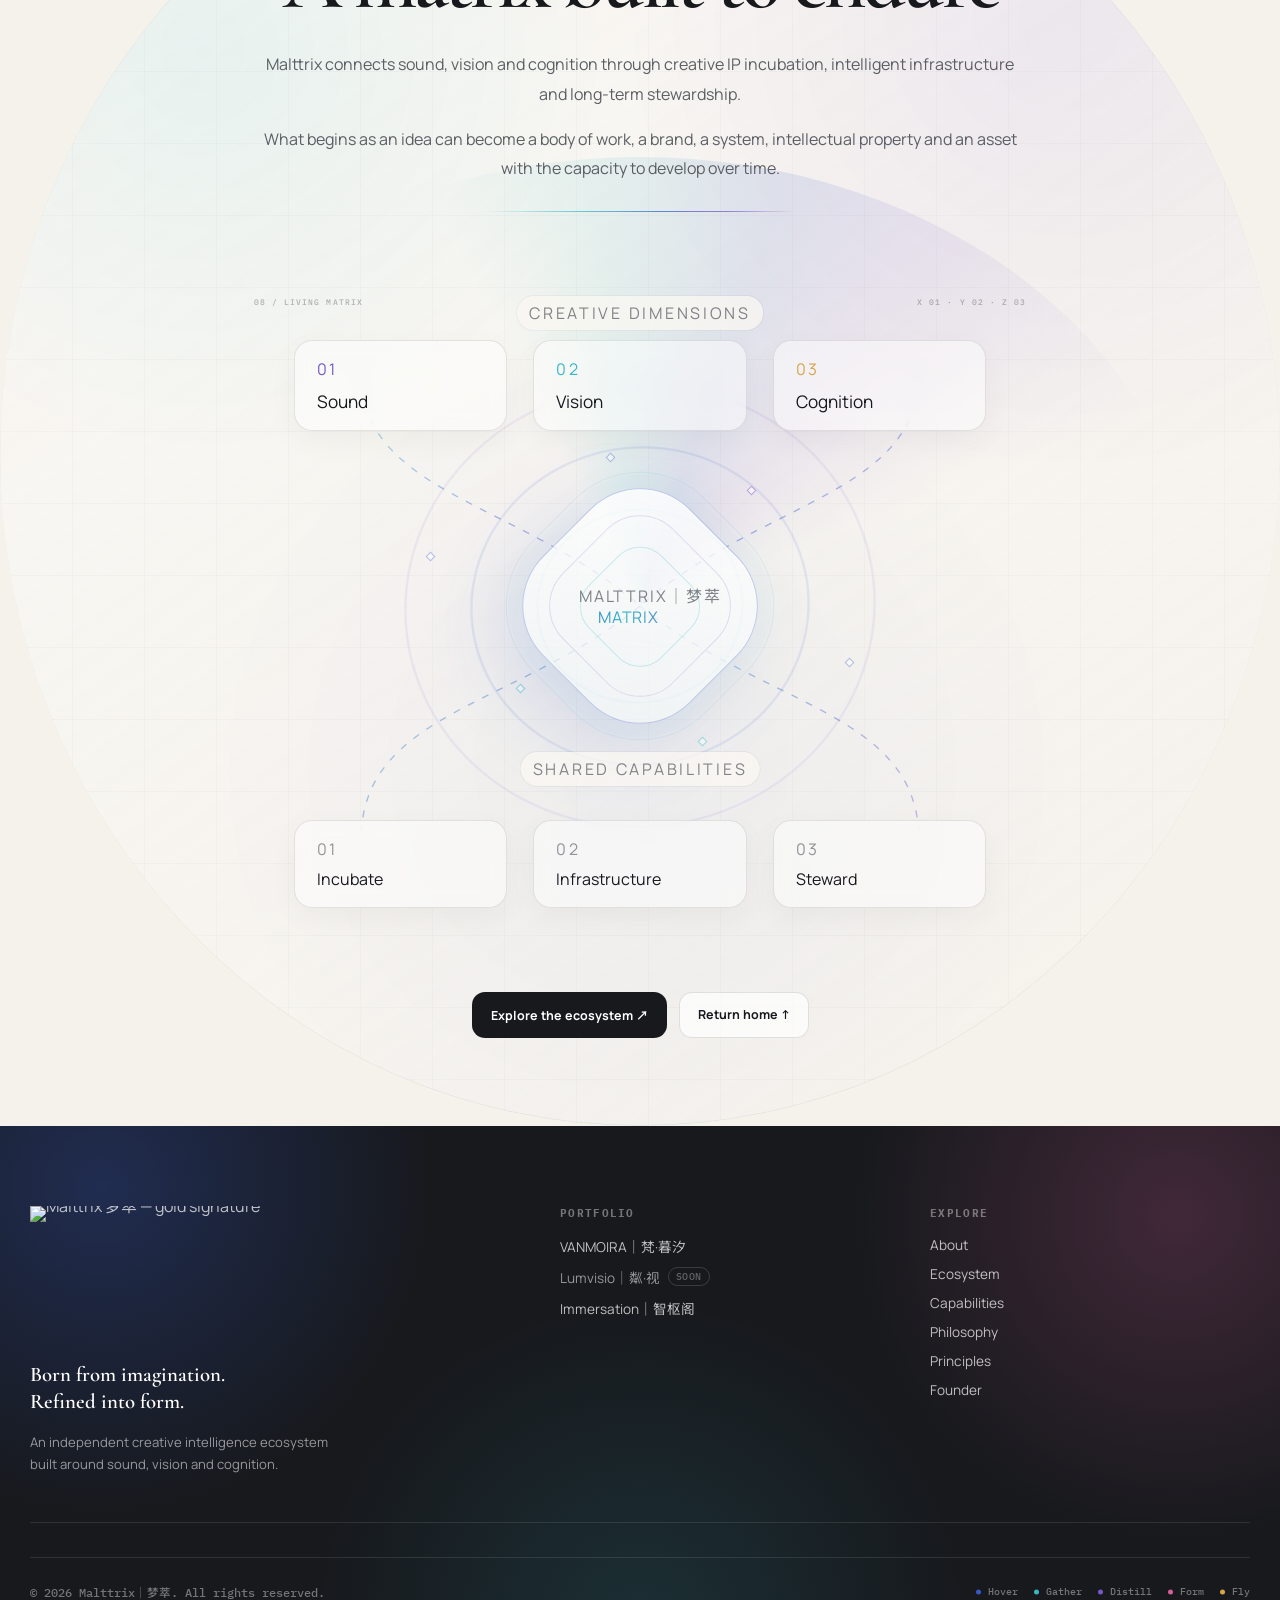
==== commit d87e094f: "Link About ecosystem to VANMOIRA detail page" ====
--- a/about.html
+++ b/about.html
@@ -708,7 +708,7 @@
 <a class="nav-trigger" href="./index.html#ecosystem" data-i18n="nav.ecosystem">Ecosystem</a>
 <div class="nav-panel">
 <a href="./index.html#ecosystem"><span data-i18n="nav.overview">Ecosystem overview</span><small>01—03</small></a>
-<a href="https://www.vanmoira.com" target="_blank" rel="noopener"><span>VANMOIRA｜梵·暮汐</span><small>↗</small></a>
+<a href="./vanmoira.html"><span>VANMOIRA｜梵·暮汐</span><small>↗</small></a>
 <span class="nav-soon-item"><span>Lumvisio｜粼·视</span><small data-i18n="nav.soon">SOON</small></span>
 <a href="https://www.immersation.com" target="_blank" rel="noopener"><span>Immersation｜智枢阁</span><small>↗</small></a>
 </div>
@@ -889,7 +889,7 @@
 <div class="ecosystem-map reveal">
 <svg class="ecosystem-lines" viewBox="0 0 1000 680" preserveAspectRatio="none" aria-hidden="true"><path class="line-sound" d="M500 340 L170 165"/><path class="line-vision" d="M500 340 L830 165"/><path class="line-cognition" d="M500 340 L825 535"/><circle cx="500" cy="340" r="142"/><circle cx="500" cy="340" r="222"/></svg>
 <div class="ecosystem-core"><small>MALTTRIX｜梦萃</small><strong><span data-i18n="eco.map.core.top">OPERATING</span><span data-i18n="eco.map.core.bottom">INTELLIGENCE</span></strong><span class="core-support" data-i18n="eco.map.core.support">Incubation · Systems · Capital · Stewardship</span></div>
-<article class="orbit-world world-sound" tabindex="0" style="--accent:#7656C8"><div class="world-coordinate">X / 01 · SOUND</div><h3>VANMOIRA｜梵·暮汐</h3><p data-i18n="eco.map.sound">Original music and cinematic auditory worlds shaped around emotion, memory and presence.</p><div class="world-evidence">“Still Here, Night Shore” · SONIC STUDY</div><a href="https://www.vanmoira.com" target="_blank" rel="noopener" data-i18n="eco.map.visit">Enter world ↗</a></article>
+<article class="orbit-world world-sound" tabindex="0" style="--accent:#7656C8"><div class="world-coordinate">X / 01 · SOUND</div><h3>VANMOIRA｜梵·暮汐</h3><p data-i18n="eco.map.sound">Original music and cinematic auditory worlds shaped around emotion, memory and presence.</p><div class="world-evidence">“Still Here, Night Shore” · SONIC STUDY</div><a href="./vanmoira.html" data-i18n="eco.map.visit">Enter world ↗</a></article>
 <article class="orbit-world world-vision" tabindex="0" style="--accent:#35B7C4"><div class="world-coordinate">Y / 02 · VISION</div><h3>Lumvisio｜粼·视</h3><p data-i18n="eco.map.vision">Visual art using light, space and restrained contrast for restoration and emotional companionship.</p><div class="world-evidence">LIGHT STUDY 01 · VISUAL SYSTEM</div><span class="world-soon" data-i18n="eco.map.soon">Coming soon</span></article>
 <article class="orbit-world world-cognition" tabindex="0" style="--accent:#D5A447"><div class="world-coordinate">Z / 03 · COGNITION</div><h3>Immersation｜智枢阁</h3><p data-i18n="eco.map.cognition">Editorial intelligence and practical systems across Body, Tool and Capital.</p><div class="world-evidence">BODY · TOOL · CAPITAL · KNOWLEDGE SYSTEM</div><a href="https://www.immersation.com" target="_blank" rel="noopener" data-i18n="eco.map.visit">Enter world ↗</a></article>
 <div class="map-caption"><span data-i18n="eco.map.caption">Independent identities on the surface.</span><b data-i18n="eco.map.caption2">Shared operating intelligence underneath.</b></div>
@@ -977,7 +977,7 @@
 <div class="footer-col">
 <h4 data-i18n="footer.portfolio">Portfolio</h4>
 <ul>
-<li><a class="portfolio-link" href="https://www.vanmoira.com" target="_blank" rel="noopener">VANMOIRA｜梵·暮汐</a></li>
+<li><a class="portfolio-link" href="./vanmoira.html">VANMOIRA｜梵·暮汐</a></li>
 <li><span class="soon-item">Lumvisio｜粼·视</span> <span class="soon" data-i18n="nav.soon">soon</span></li>
 <li><a class="portfolio-link" href="https://www.immersation.com" target="_blank" rel="noopener">Immersation｜智枢阁</a></li>
 </ul>
--- a/assets/about-enhancements.css
+++ b/assets/about-enhancements.css
@@ -924,3 +924,39 @@
   .ratio-track b{font-size:clamp(1.9rem,8vw,3rem)}
   .ratio-track em{font-size:.48rem;letter-spacing:.04em}
 }
+
+
+/* About v7.7 — matched matrix cards and clean signature lockup */
+.living-dimensions .living-node{
+  position:relative;
+  min-width:0;
+  padding:17px clamp(12px,2vw,22px);
+  border:1px solid rgba(23,25,31,.10);
+  border-radius:18px;
+  background:rgba(255,255,255,.48);
+  backdrop-filter:blur(10px);
+  -webkit-backdrop-filter:blur(10px);
+  box-shadow:0 10px 30px rgba(23,25,31,.04);
+  text-align:left;
+}
+.living-dimensions .living-node::after{
+  content:none;
+  display:none;
+}
+.living-dimensions .living-node:hover,
+.living-dimensions .living-node:focus-visible{
+  transform:translateY(-5px);
+  border-color:color-mix(in srgb,var(--dimension-tone) 38%,rgba(23,25,31,.10));
+  background:rgba(255,255,255,.70);
+  box-shadow:0 16px 42px color-mix(in srgb,var(--dimension-tone) 10%,rgba(23,25,31,.07));
+}
+.signature-flightline{
+  display:none!important;
+}
+@media(max-width:720px){
+  .living-dimensions .living-node{
+    padding:13px 8px;
+    border-radius:14px;
+    text-align:center;
+  }
+}
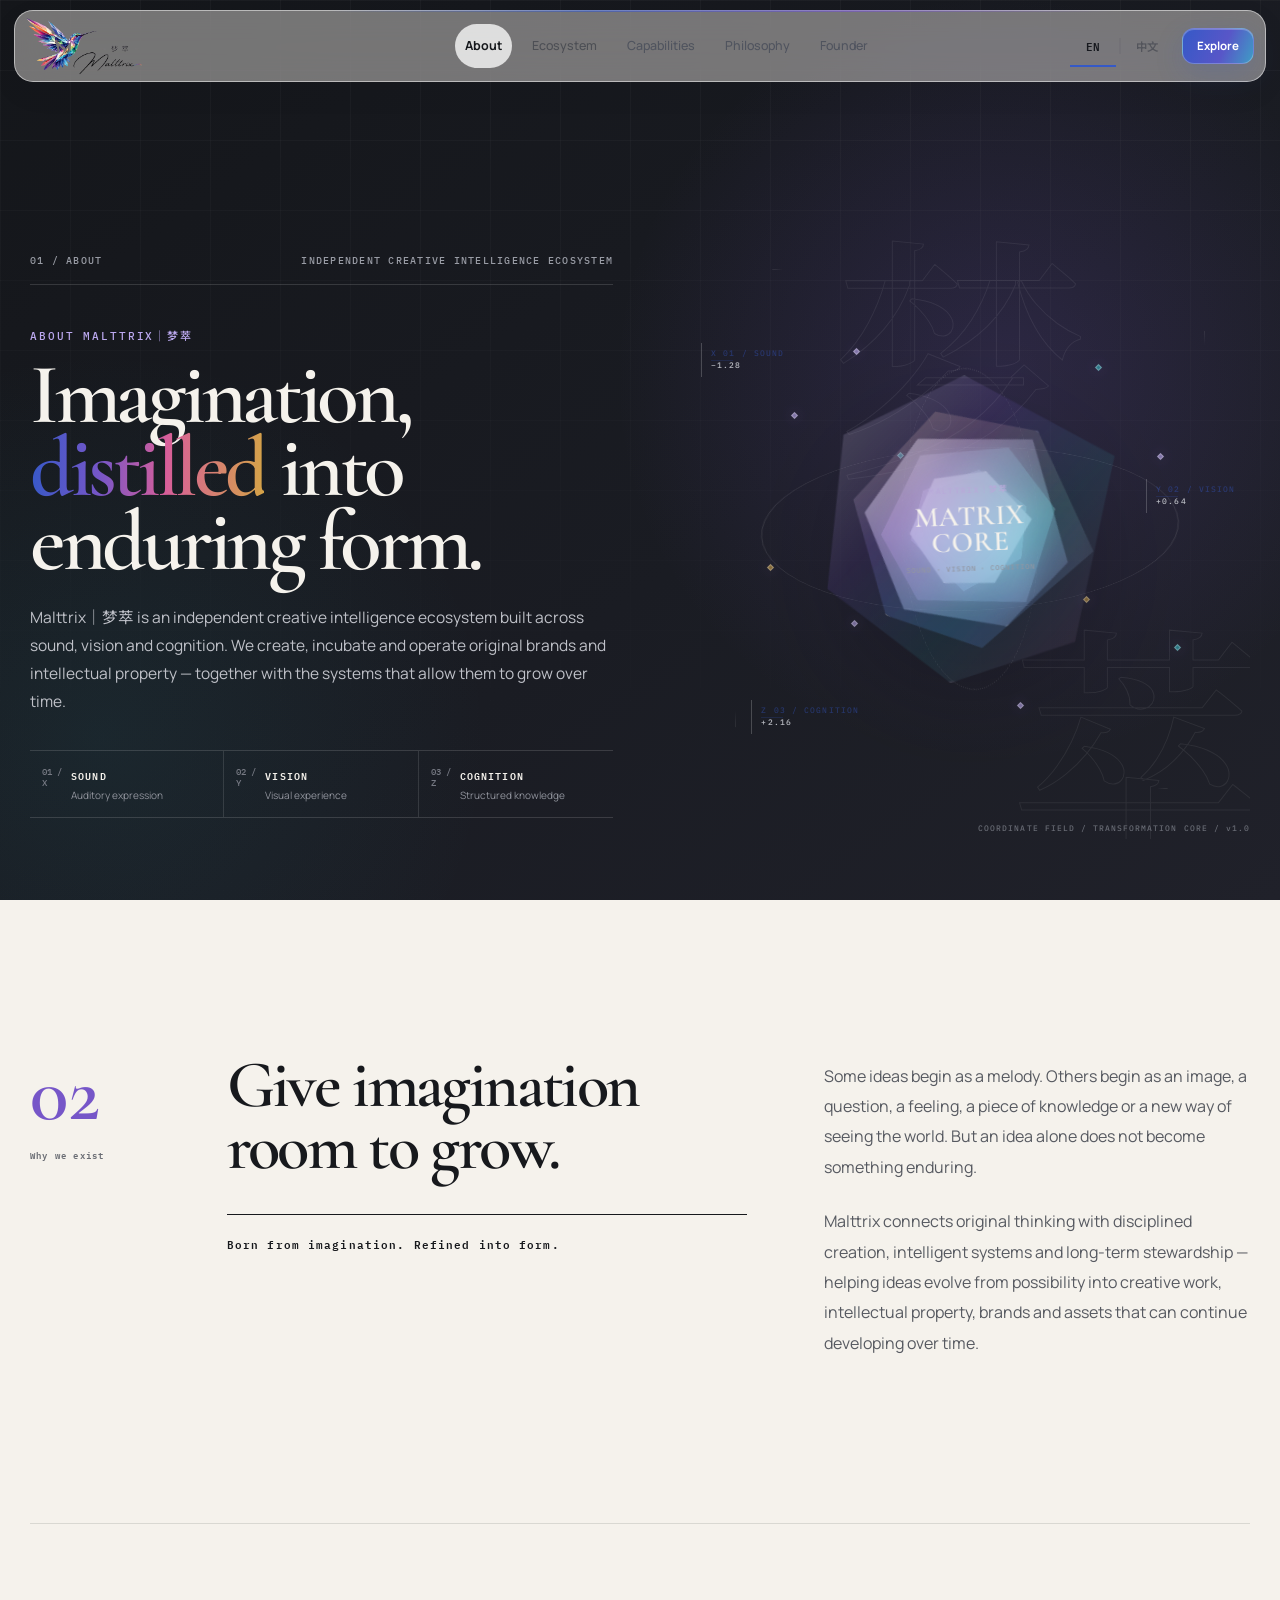
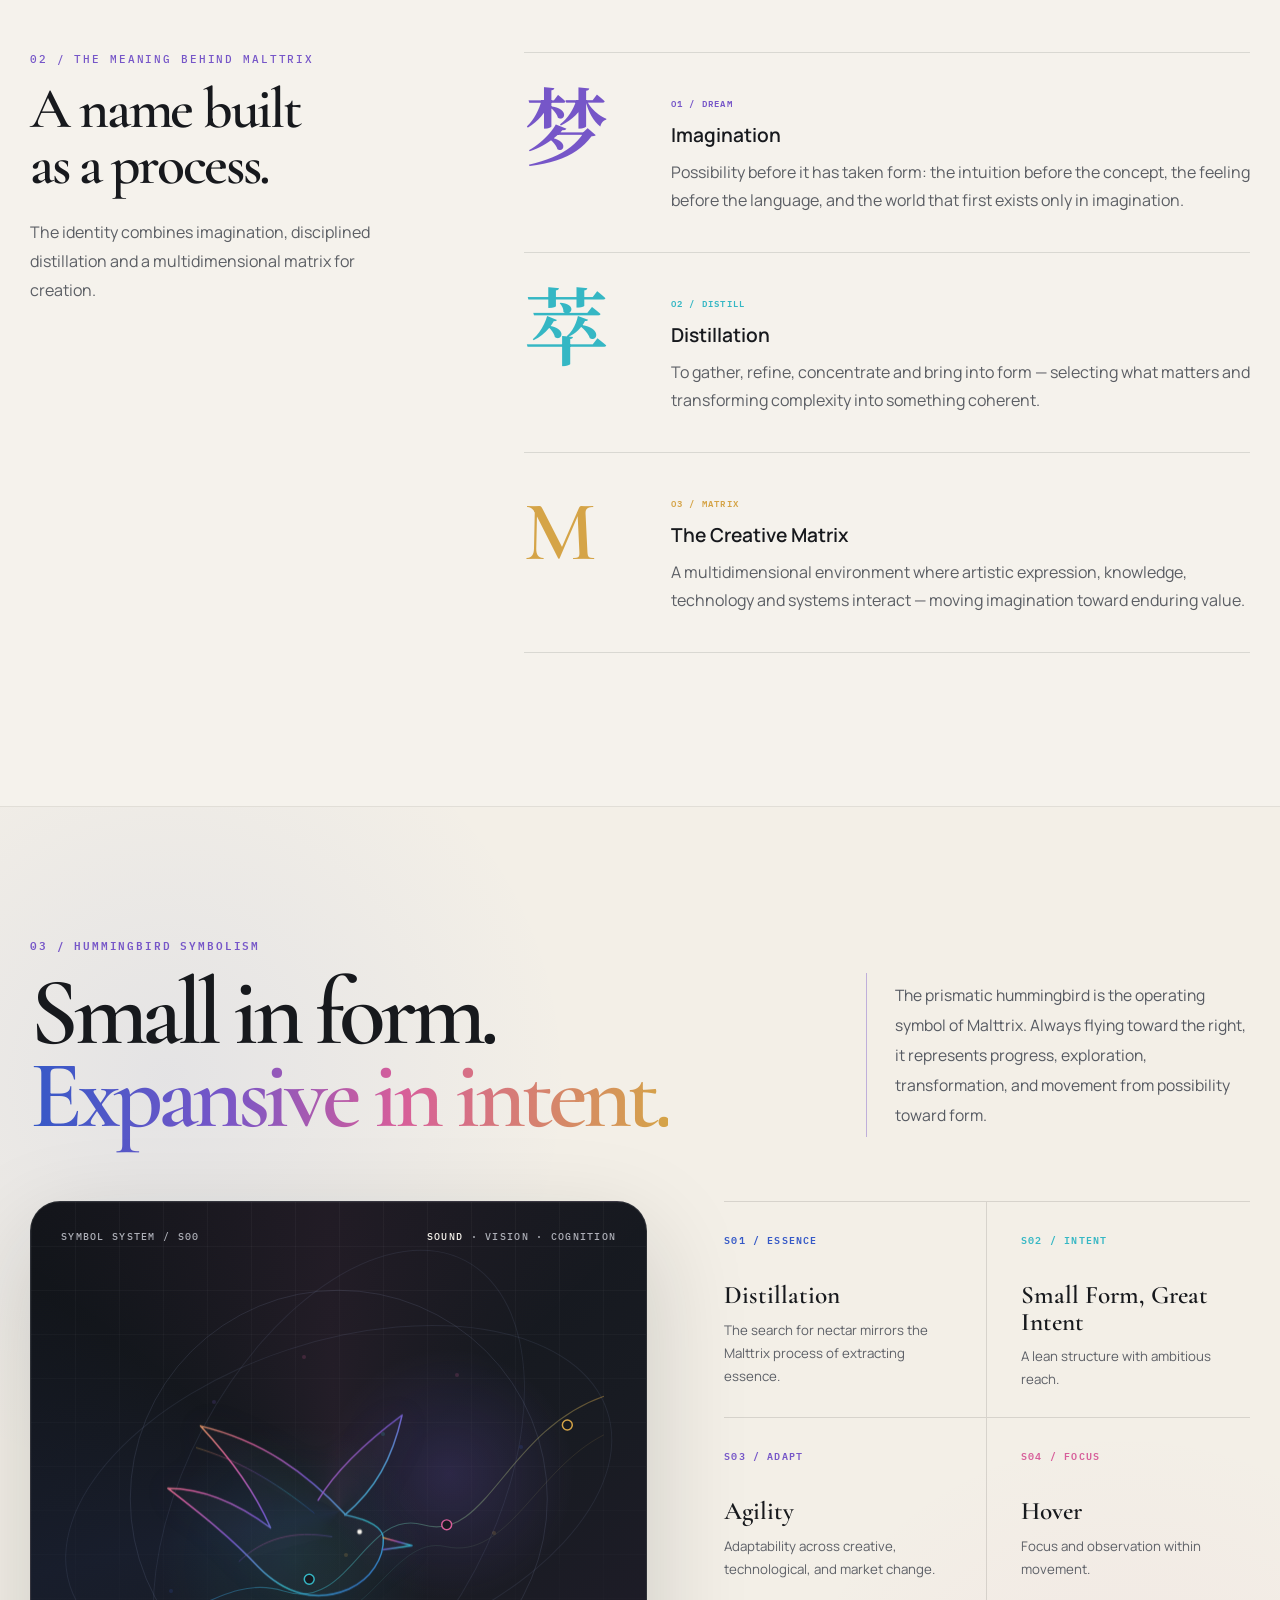
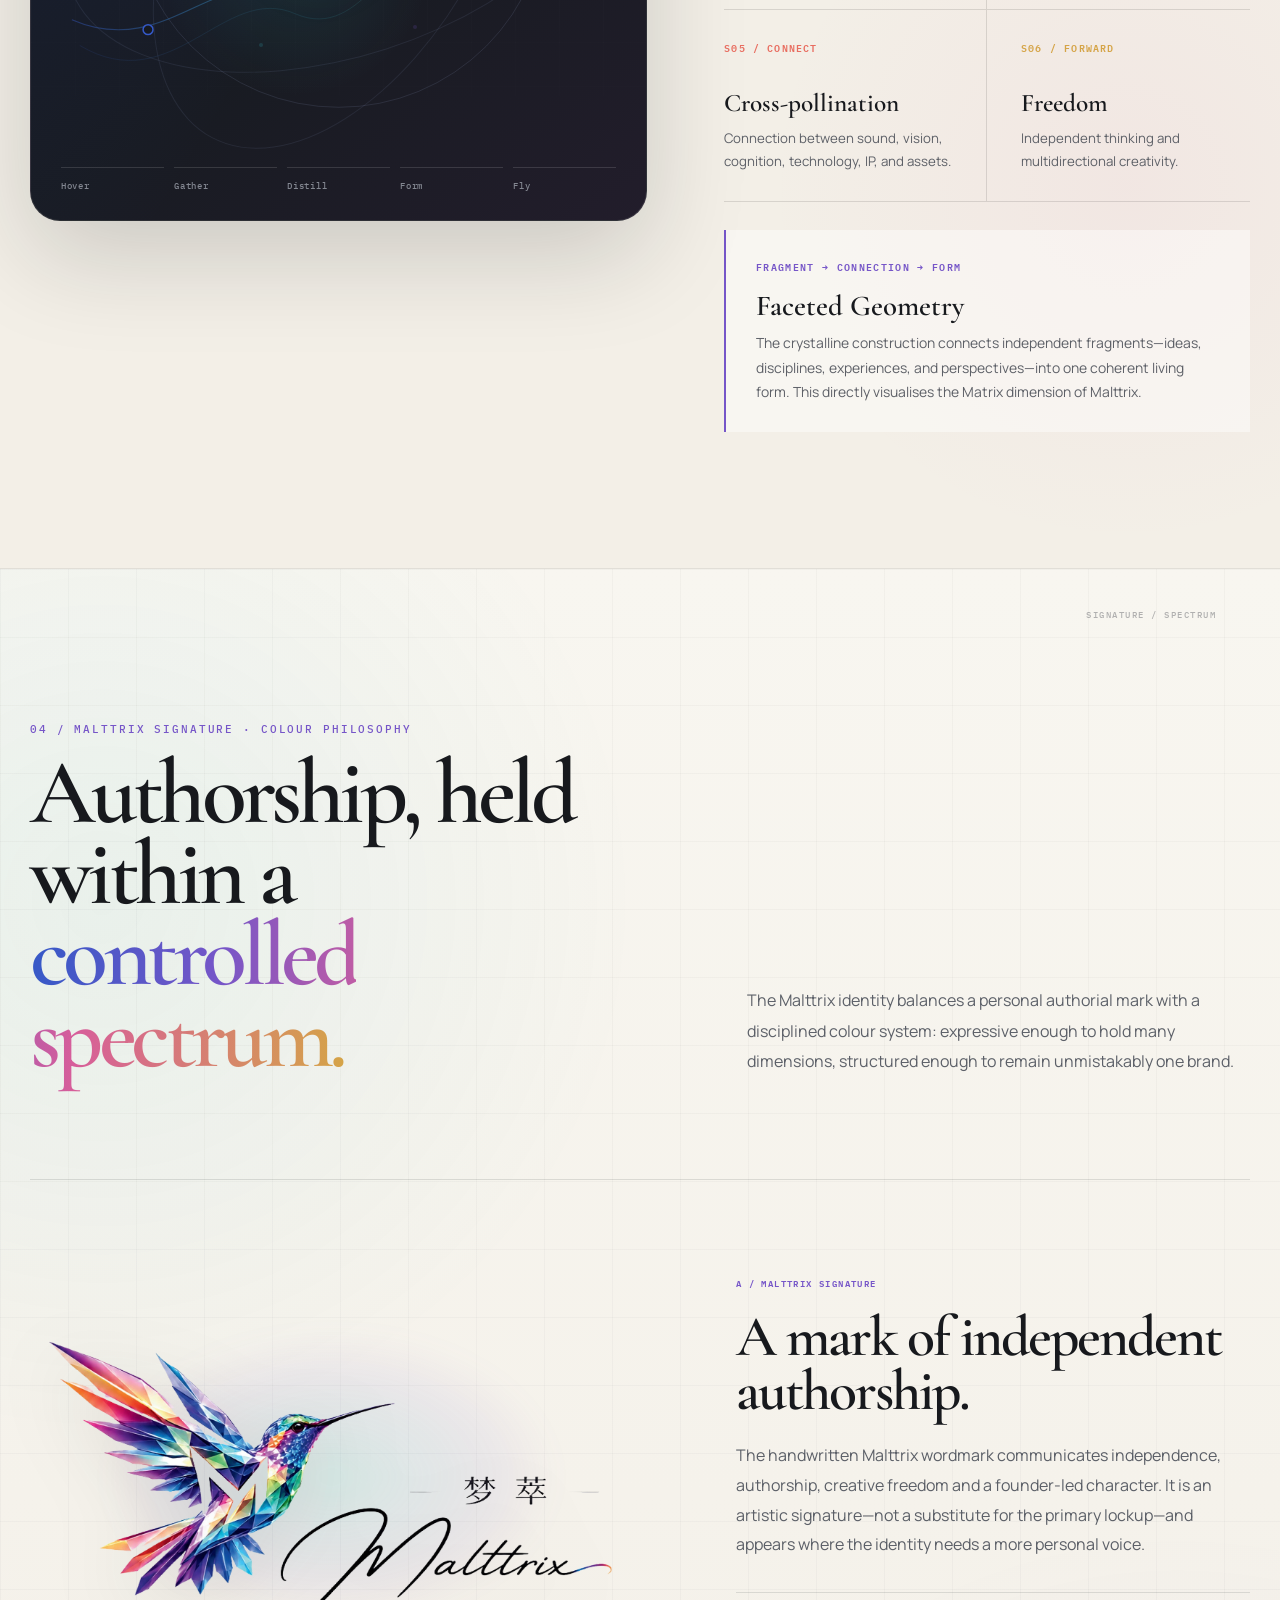
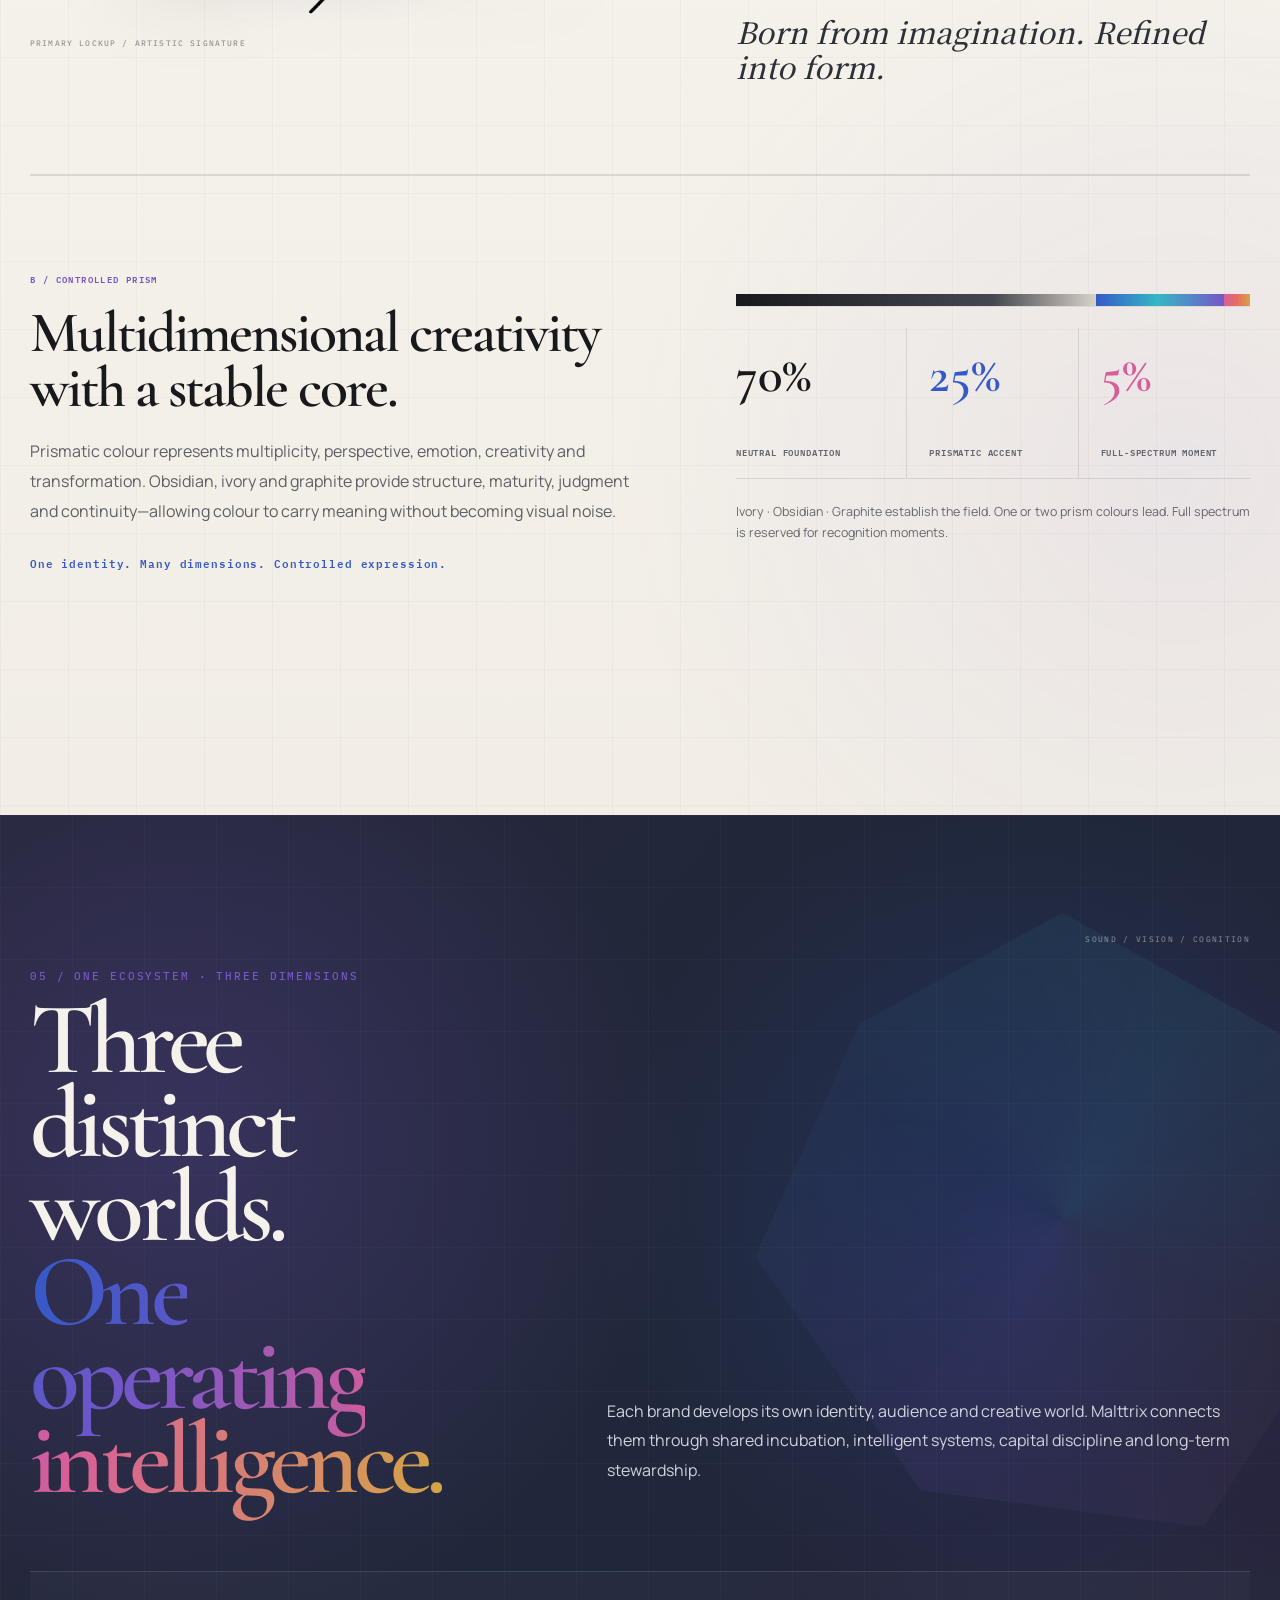
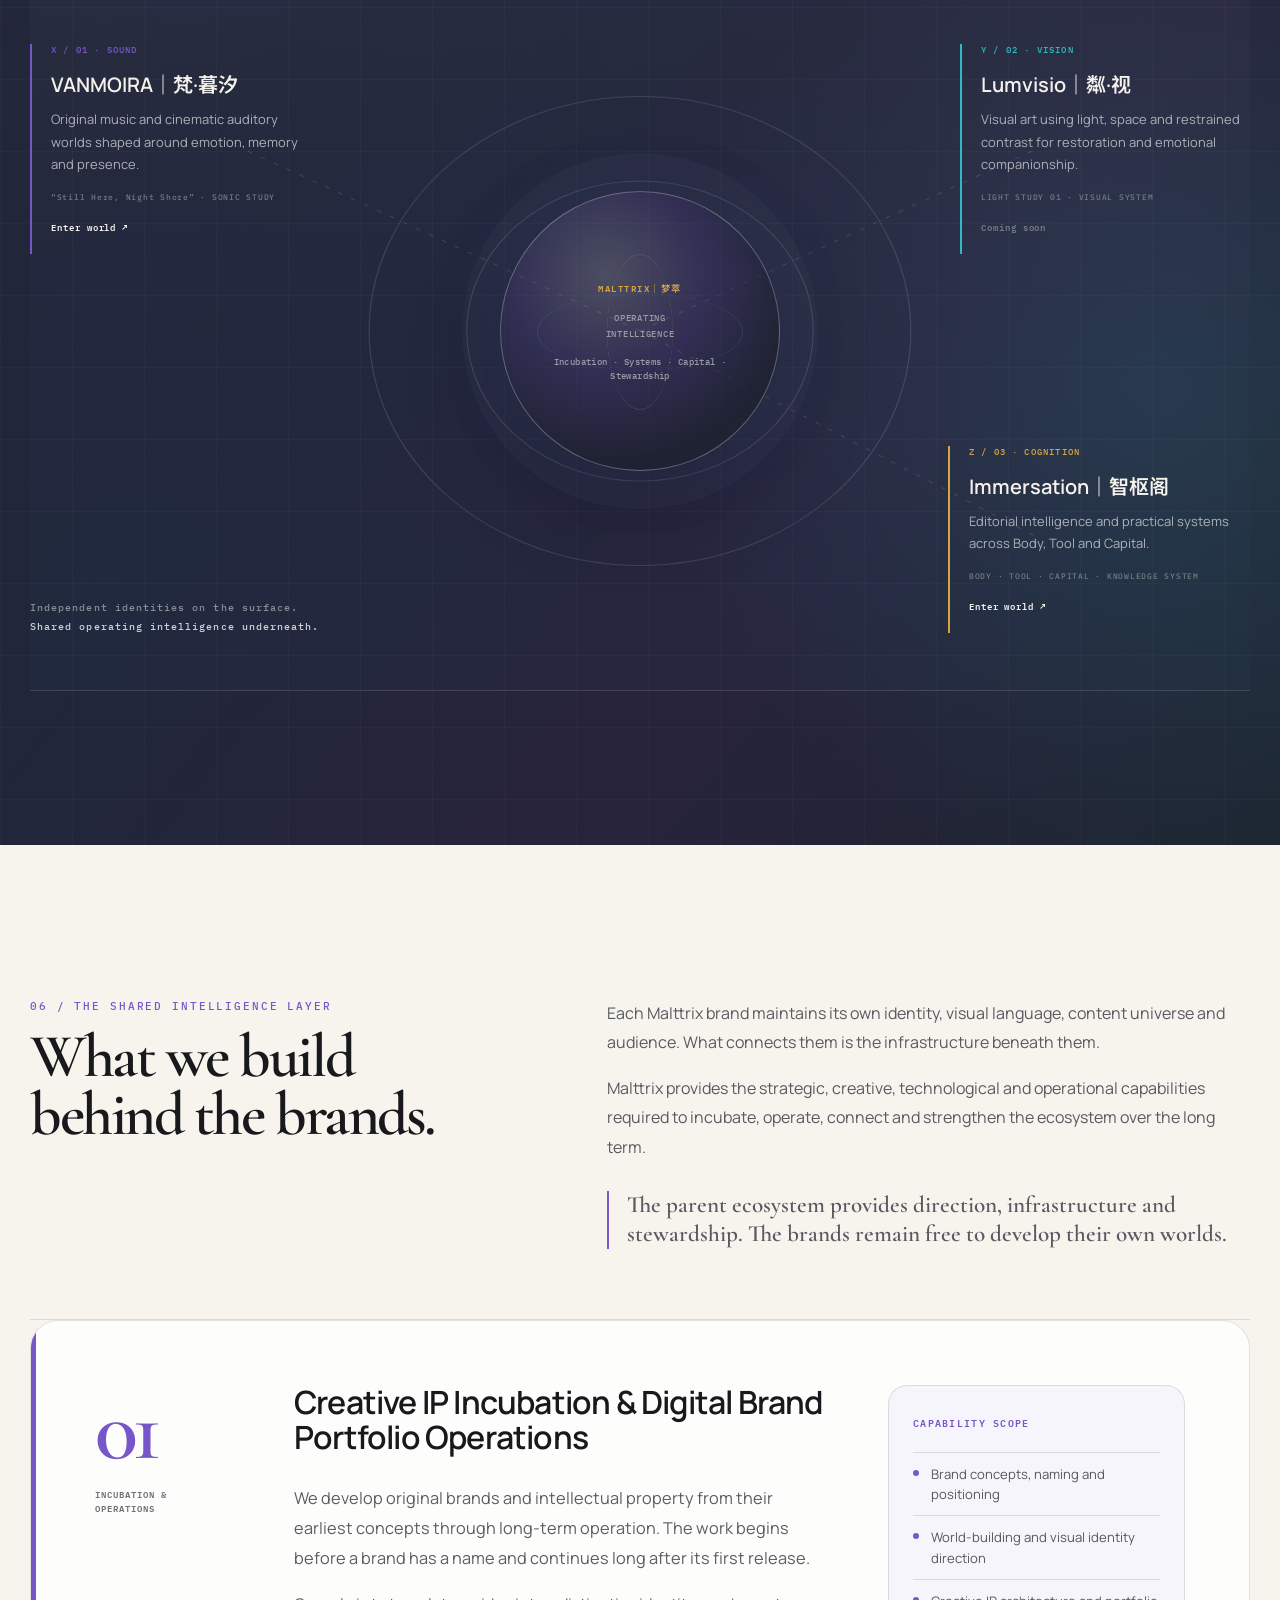
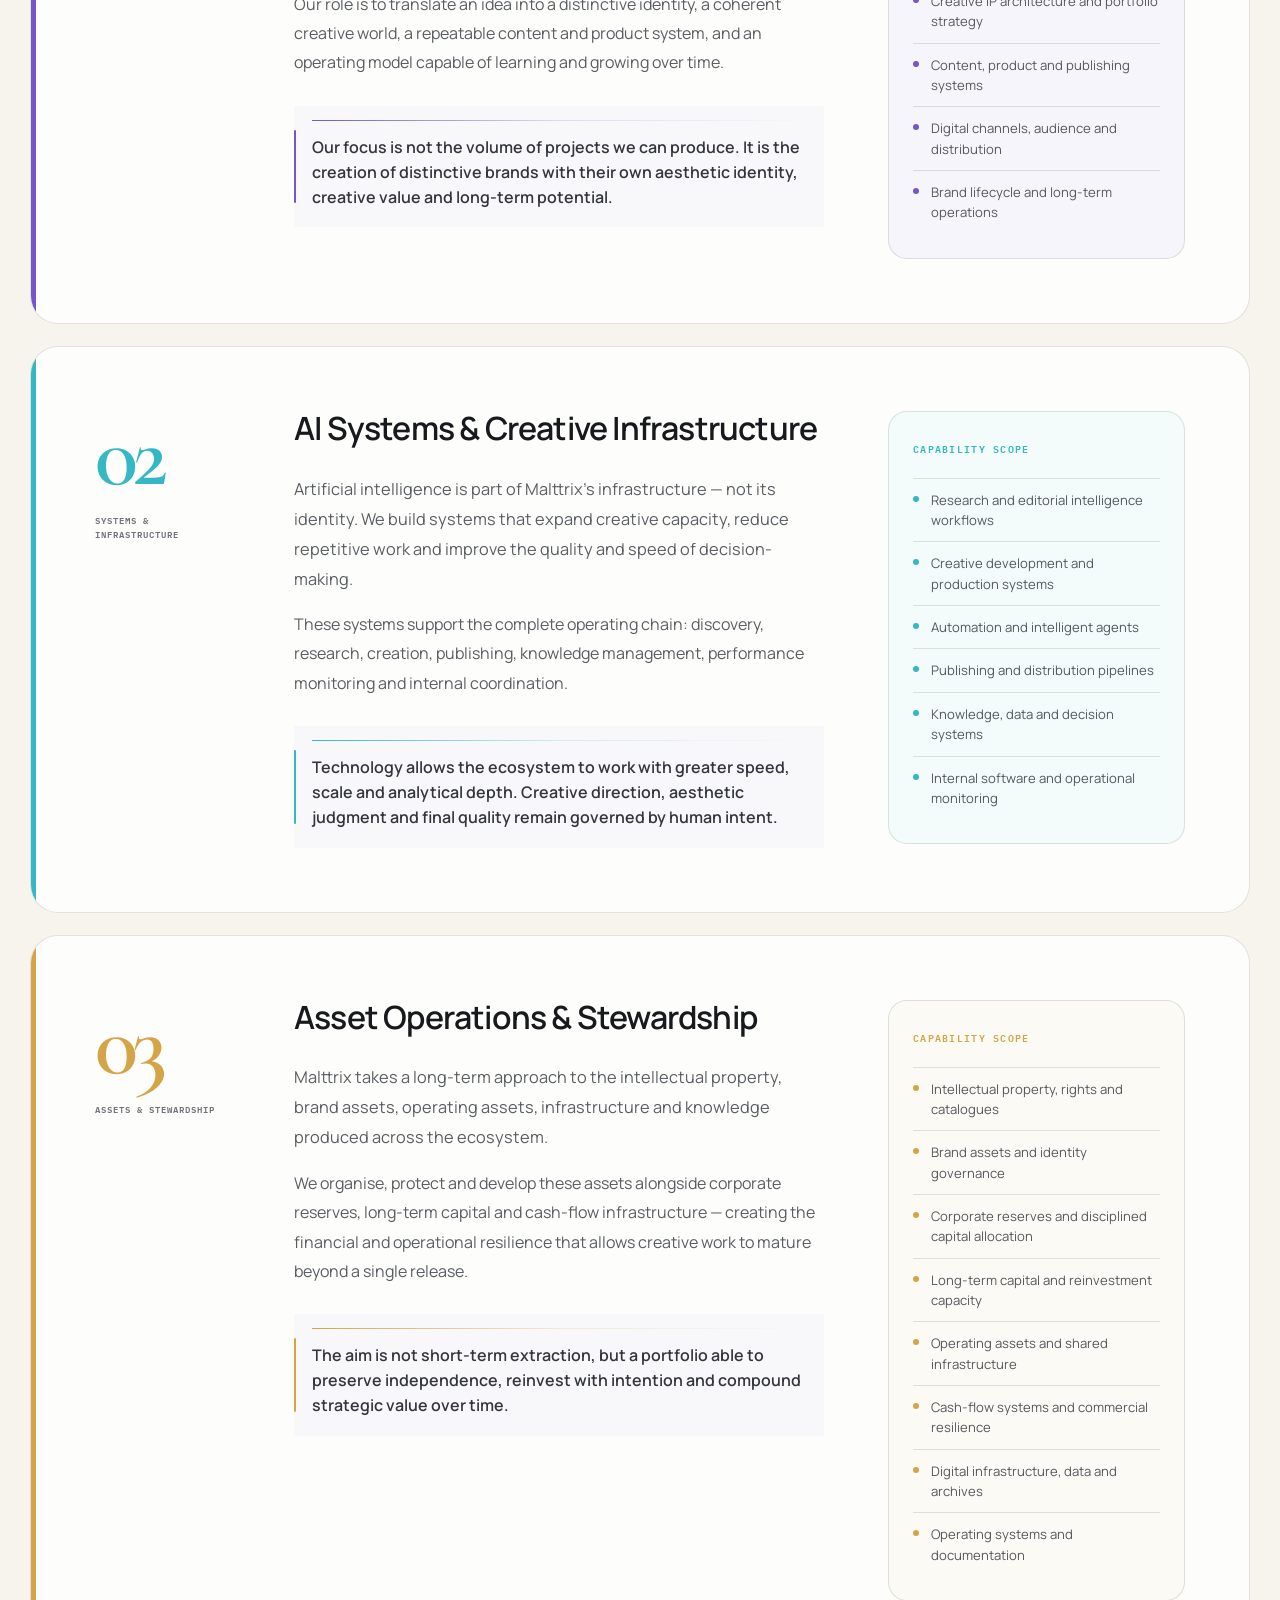
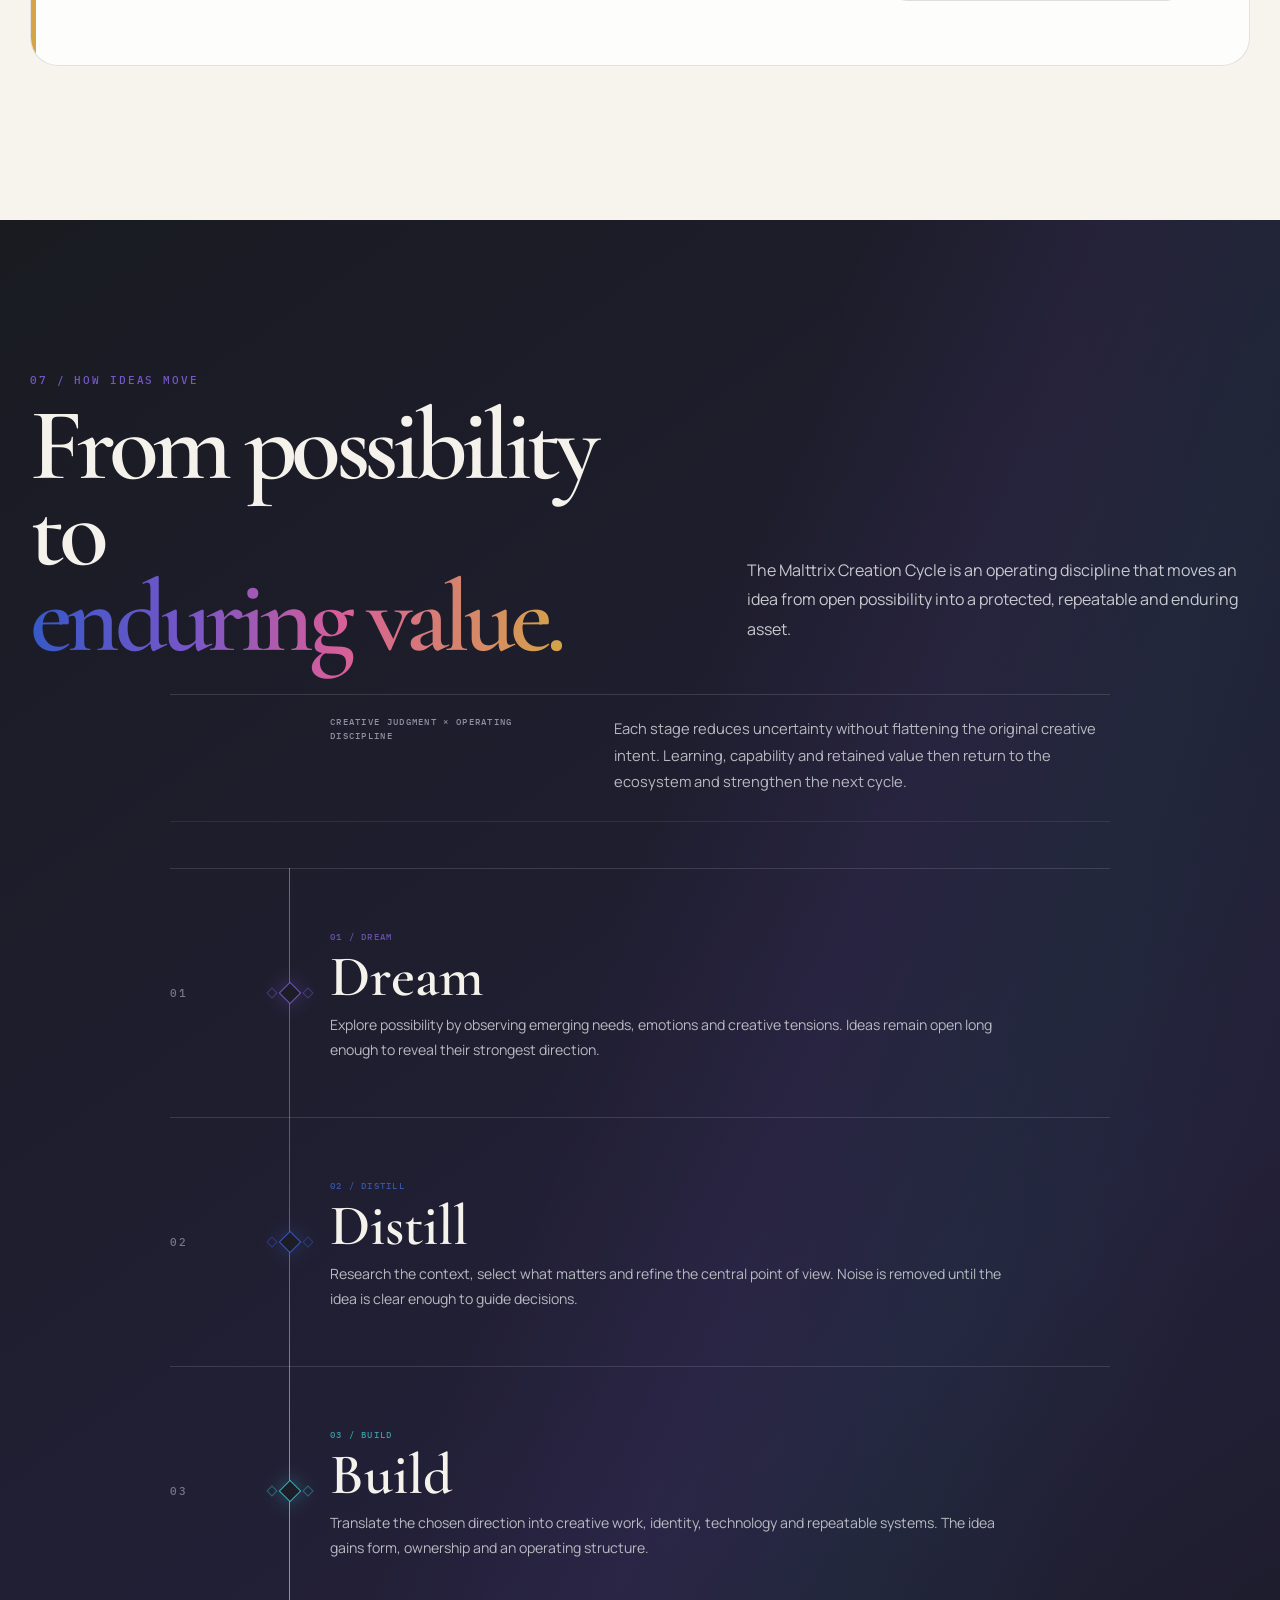
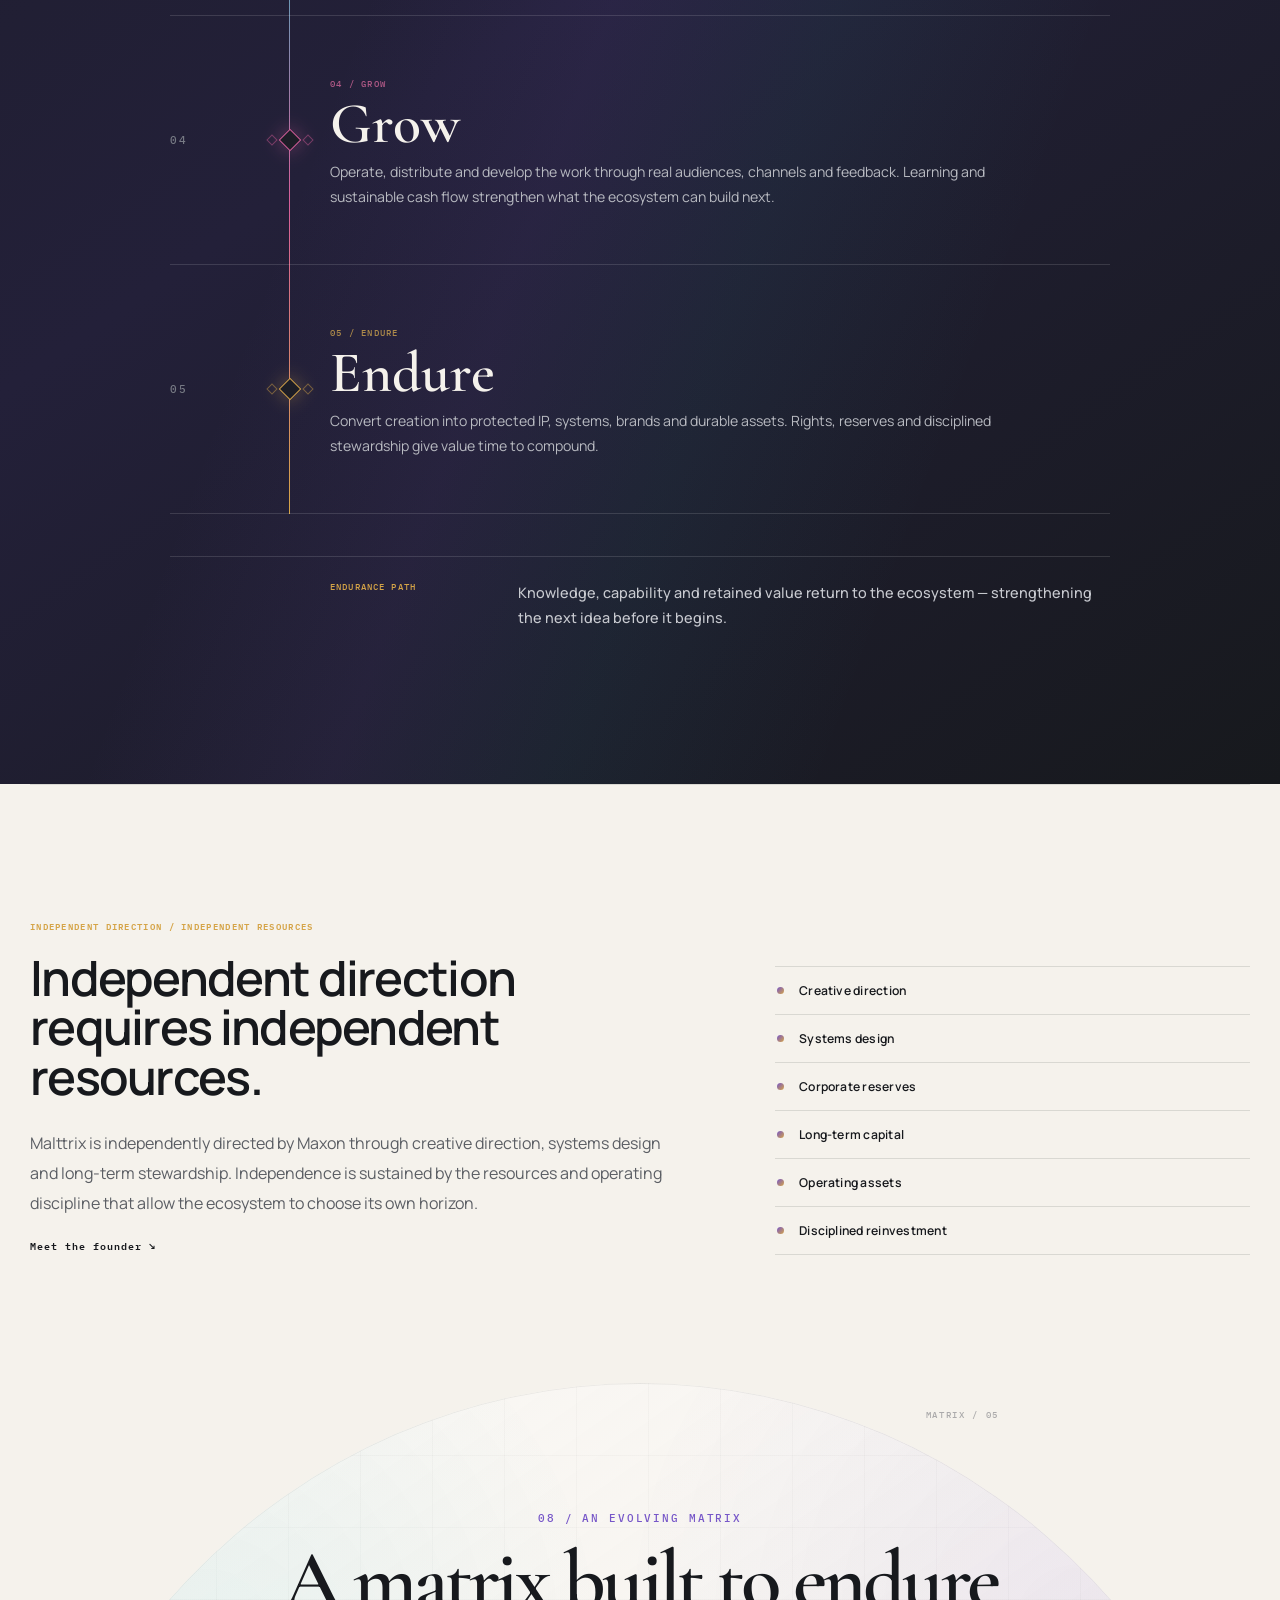
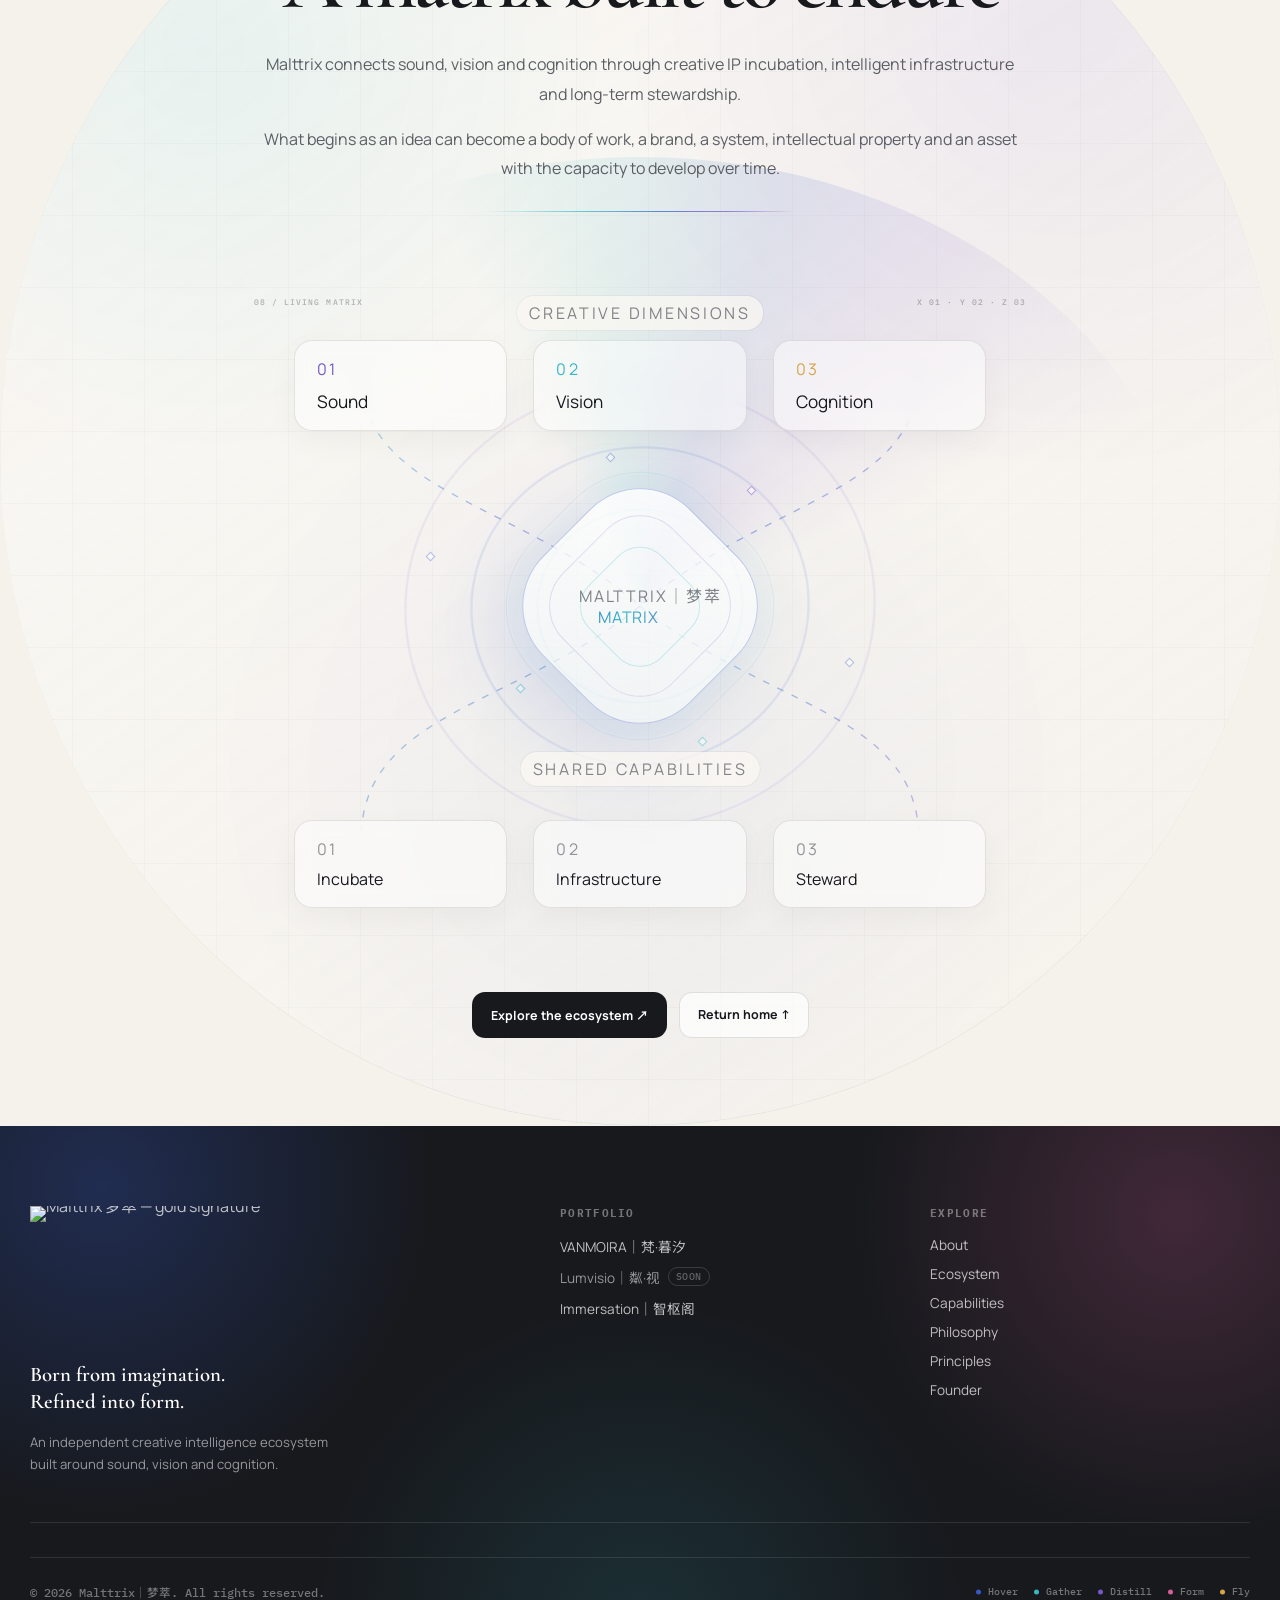
==== commit f6ac3f3a: "Add Malttrix favicon and homepage meta description" ====
--- a/about.html
+++ b/about.html
@@ -4,6 +4,9 @@
 <meta charset="utf-8">
 <meta name="viewport" content="width=device-width,initial-scale=1">
 <meta name="theme-color" content="#17191D">
+<link rel="icon" type="image/png" sizes="512x512" href="/assets/malttrix-favicon.png">
+<link rel="shortcut icon" type="image/png" href="/assets/malttrix-favicon.png">
+<link rel="apple-touch-icon" href="/assets/malttrix-favicon.png">
 <title>About Malttrix｜梦萃 — Independent Creative Intelligence Ecosystem</title>
 <meta name="description" content="Discover Malttrix｜梦萃: an independent creative intelligence ecosystem building original brands across sound, vision and cognition.">
 <link rel="canonical" href="https://www.malttrix.com/about">
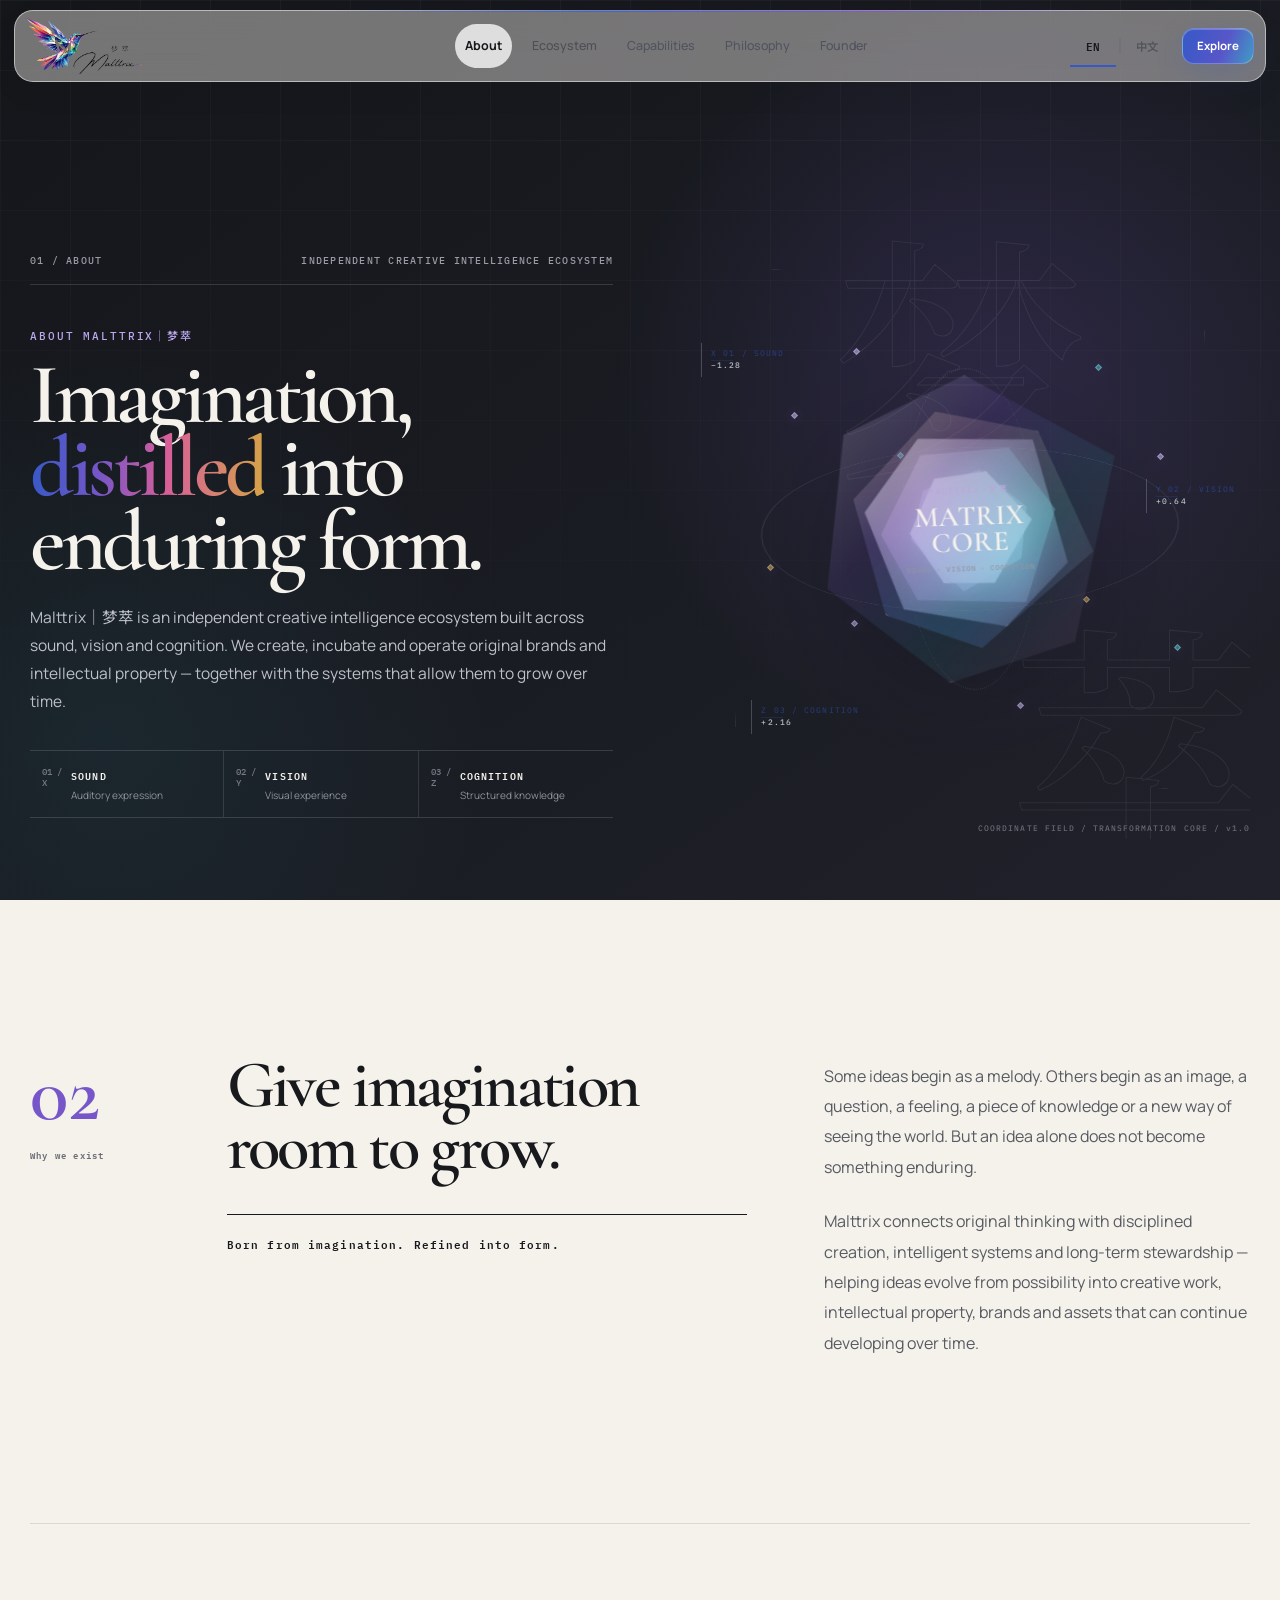
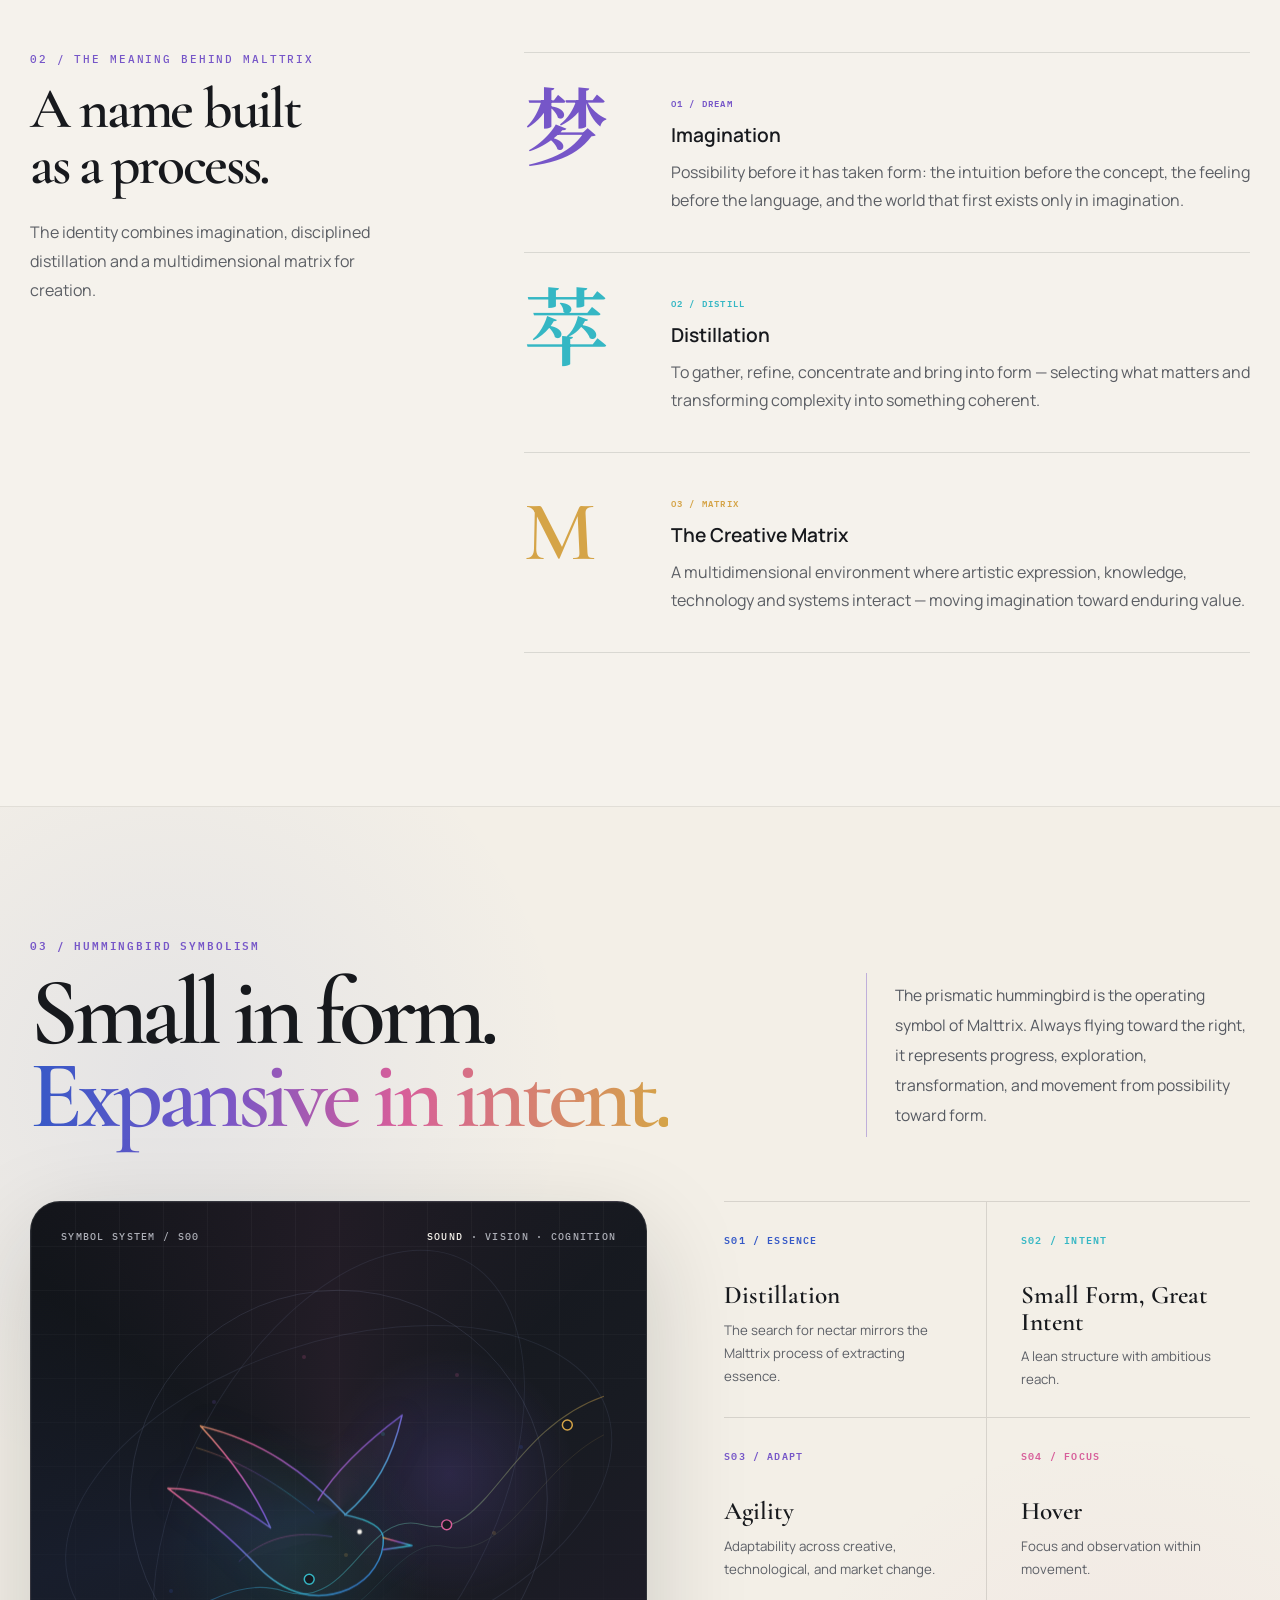
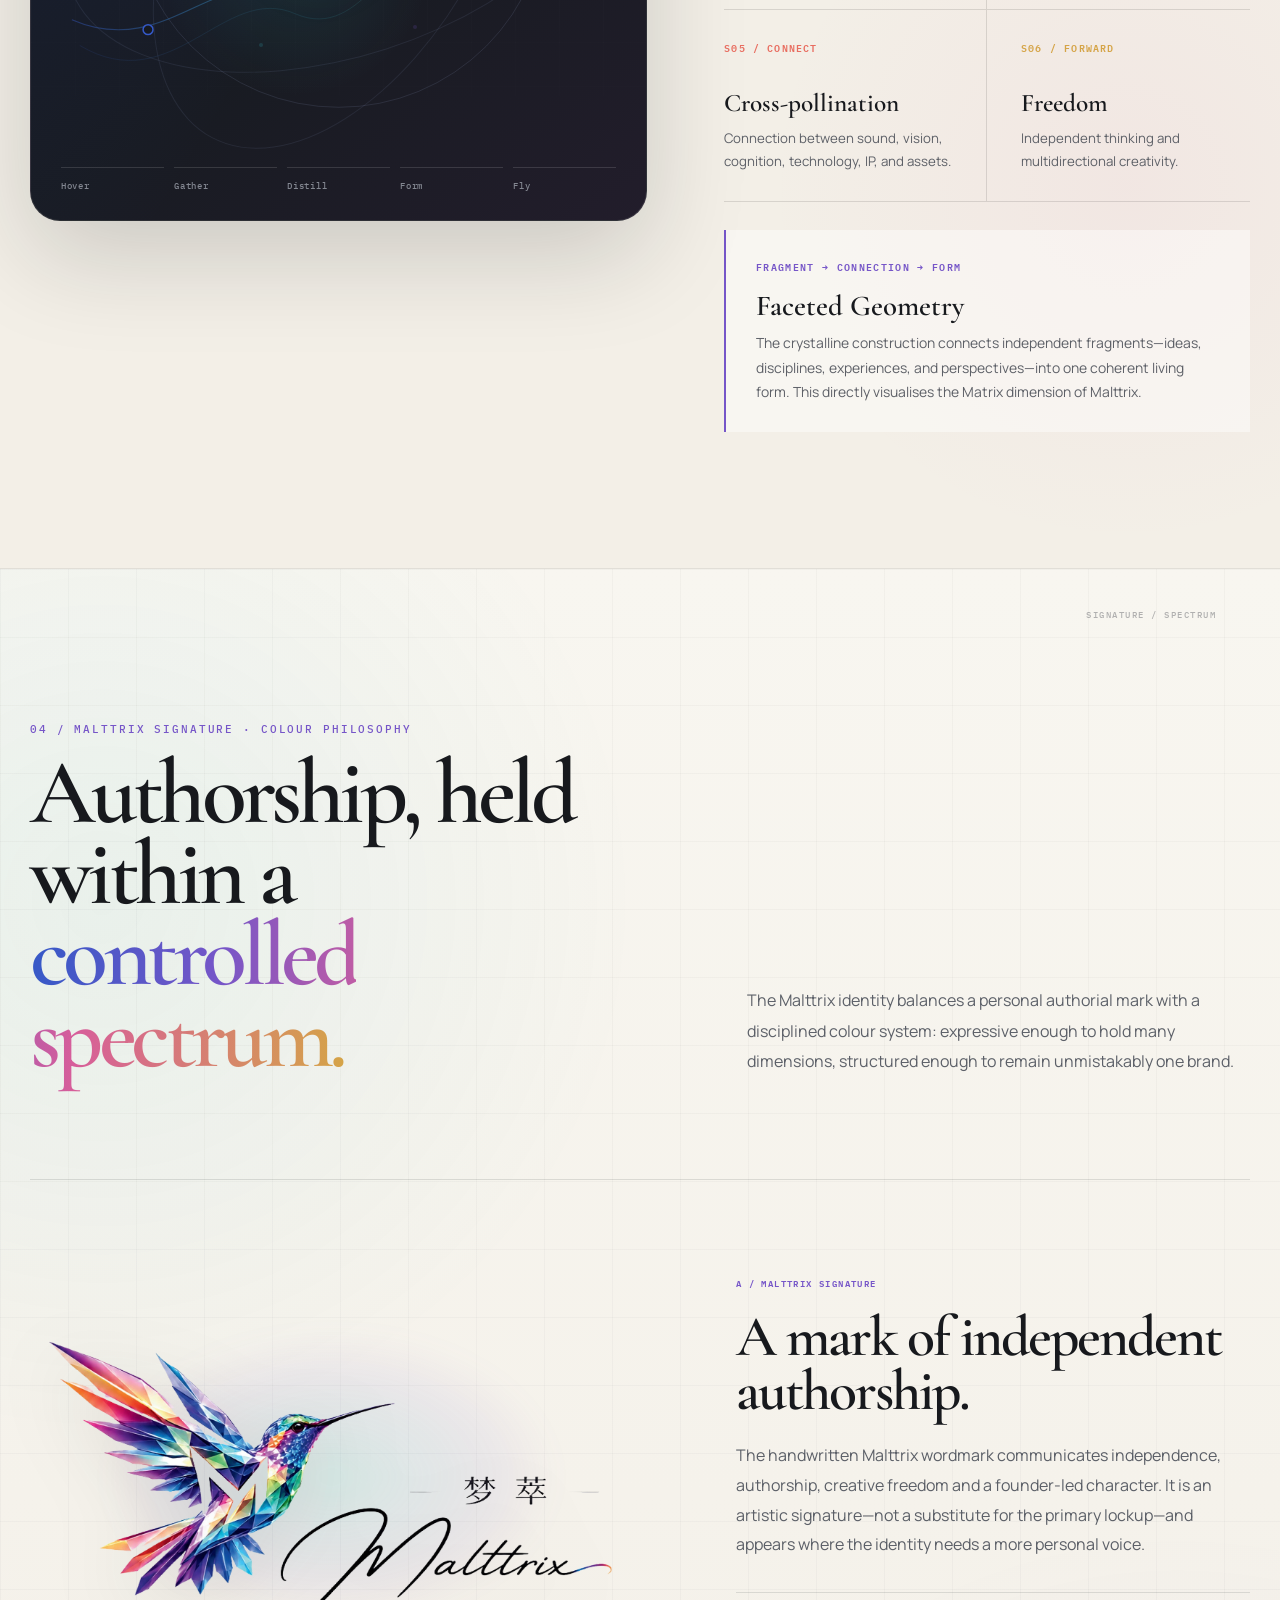
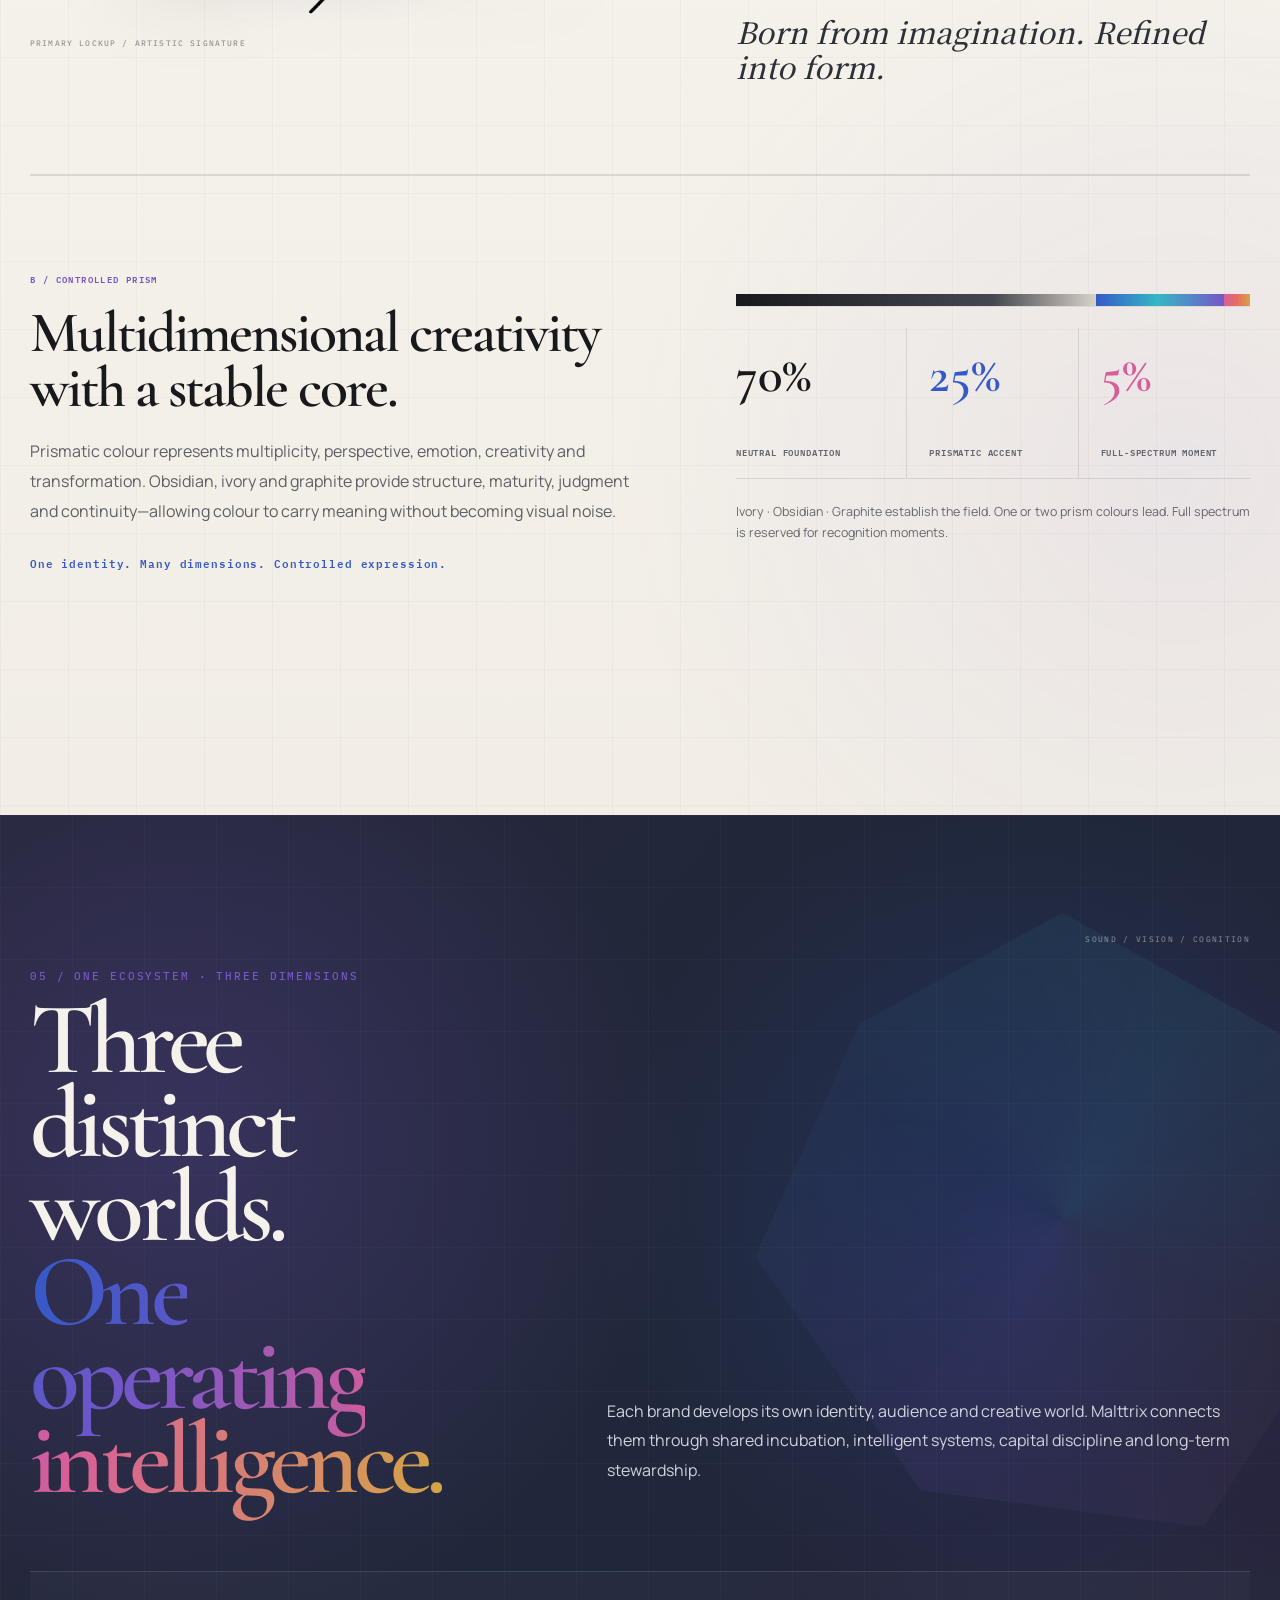
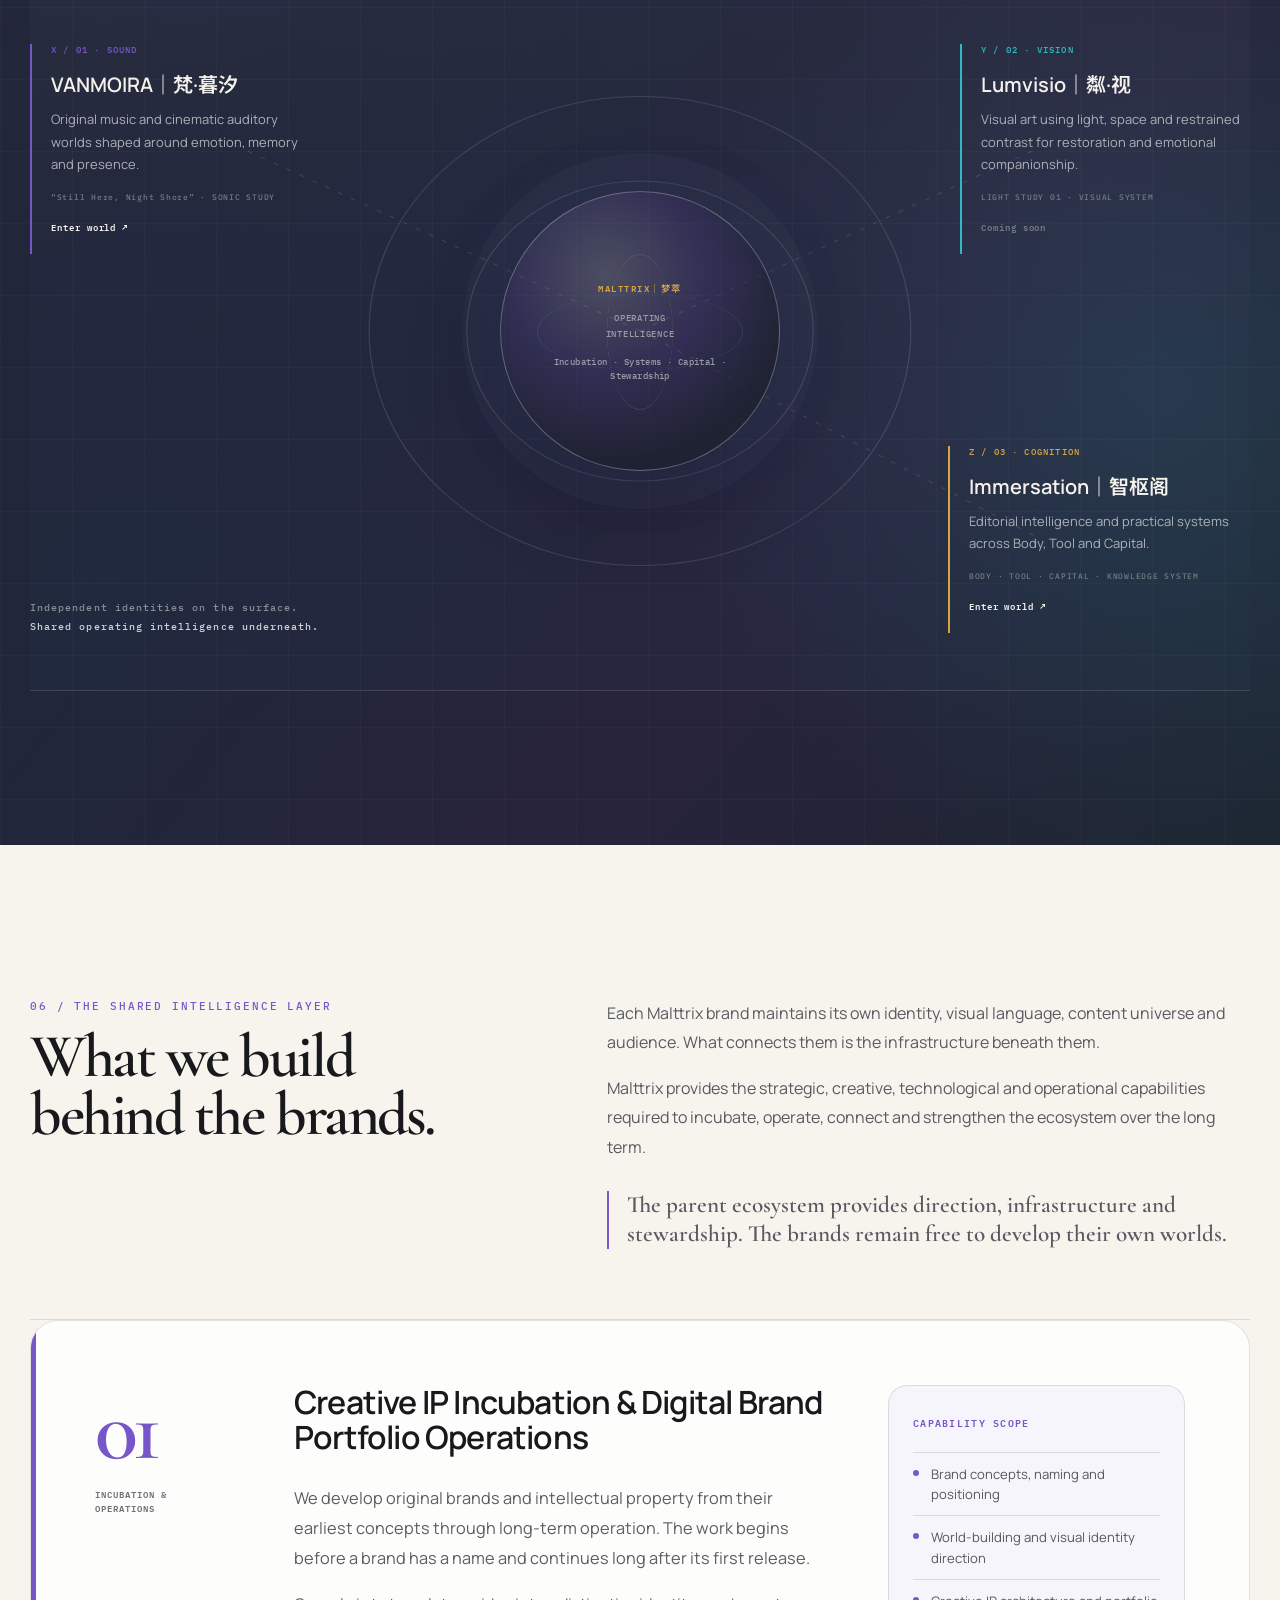
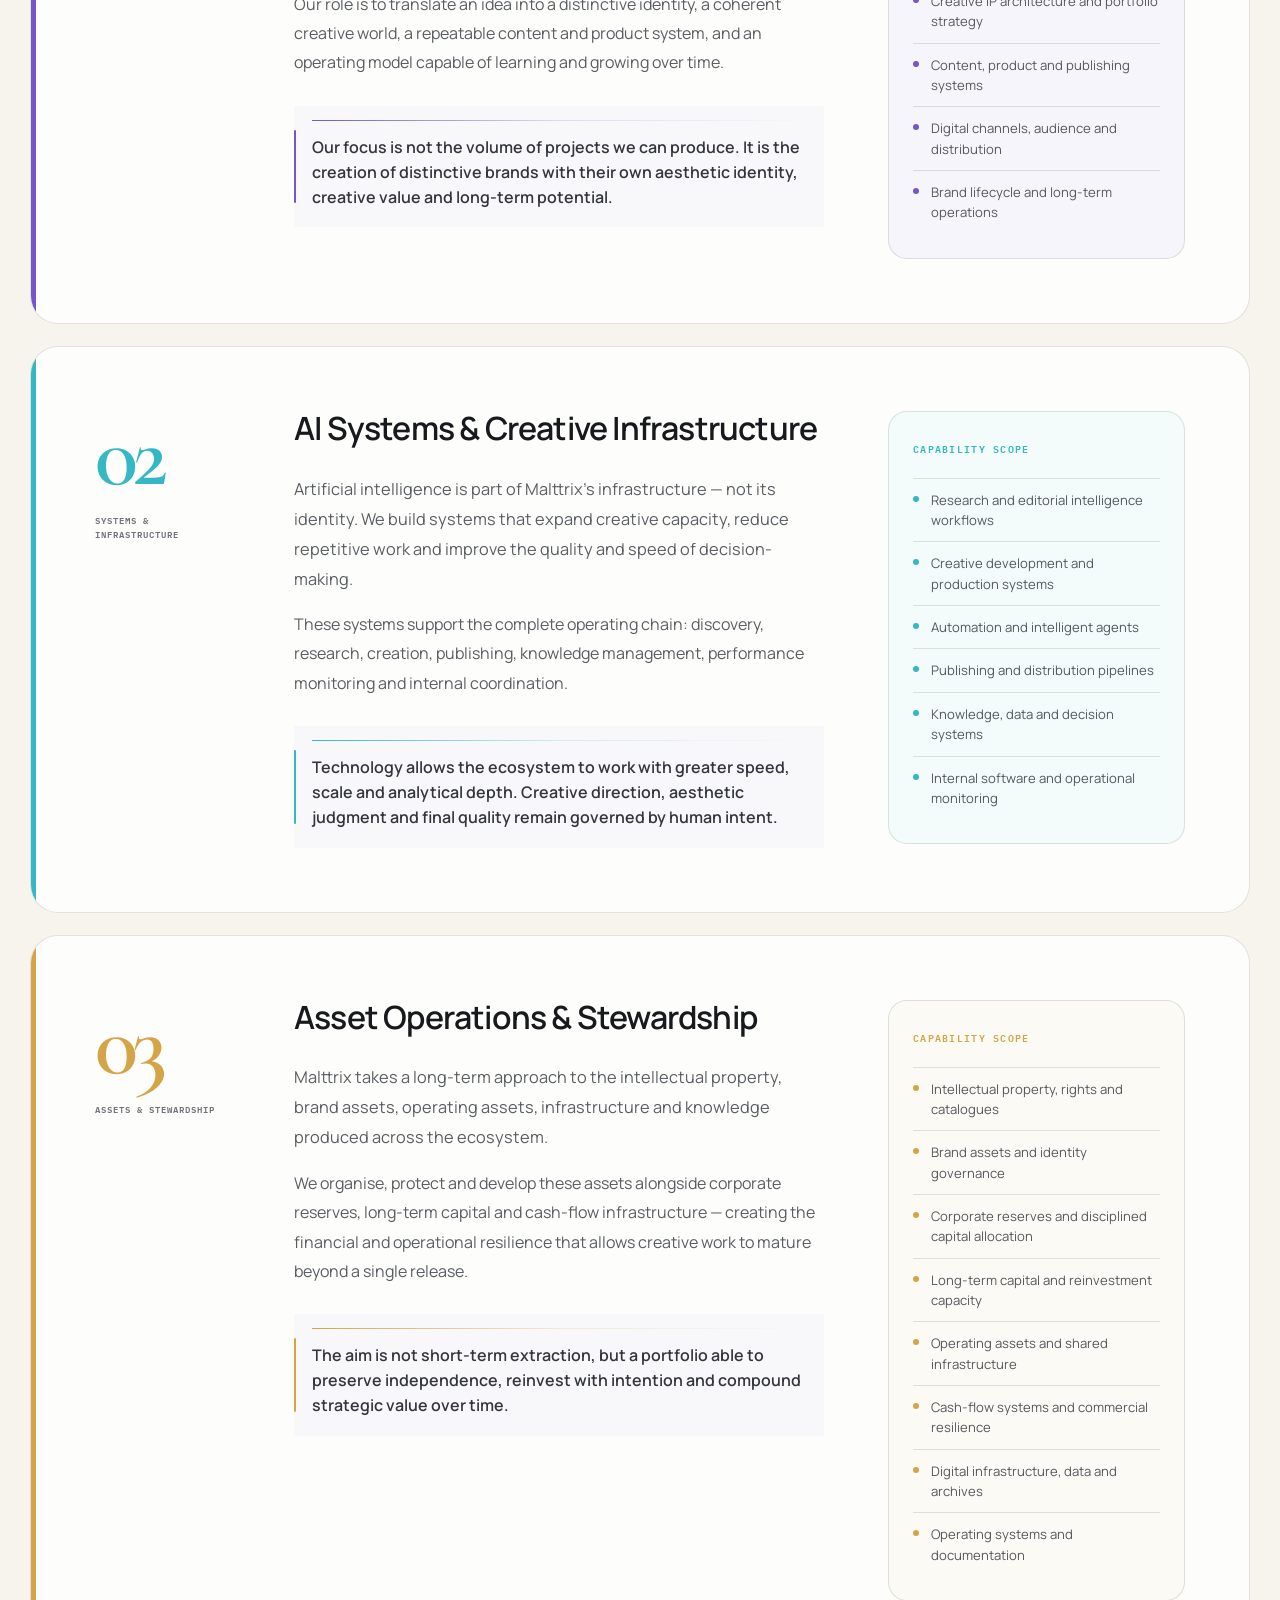
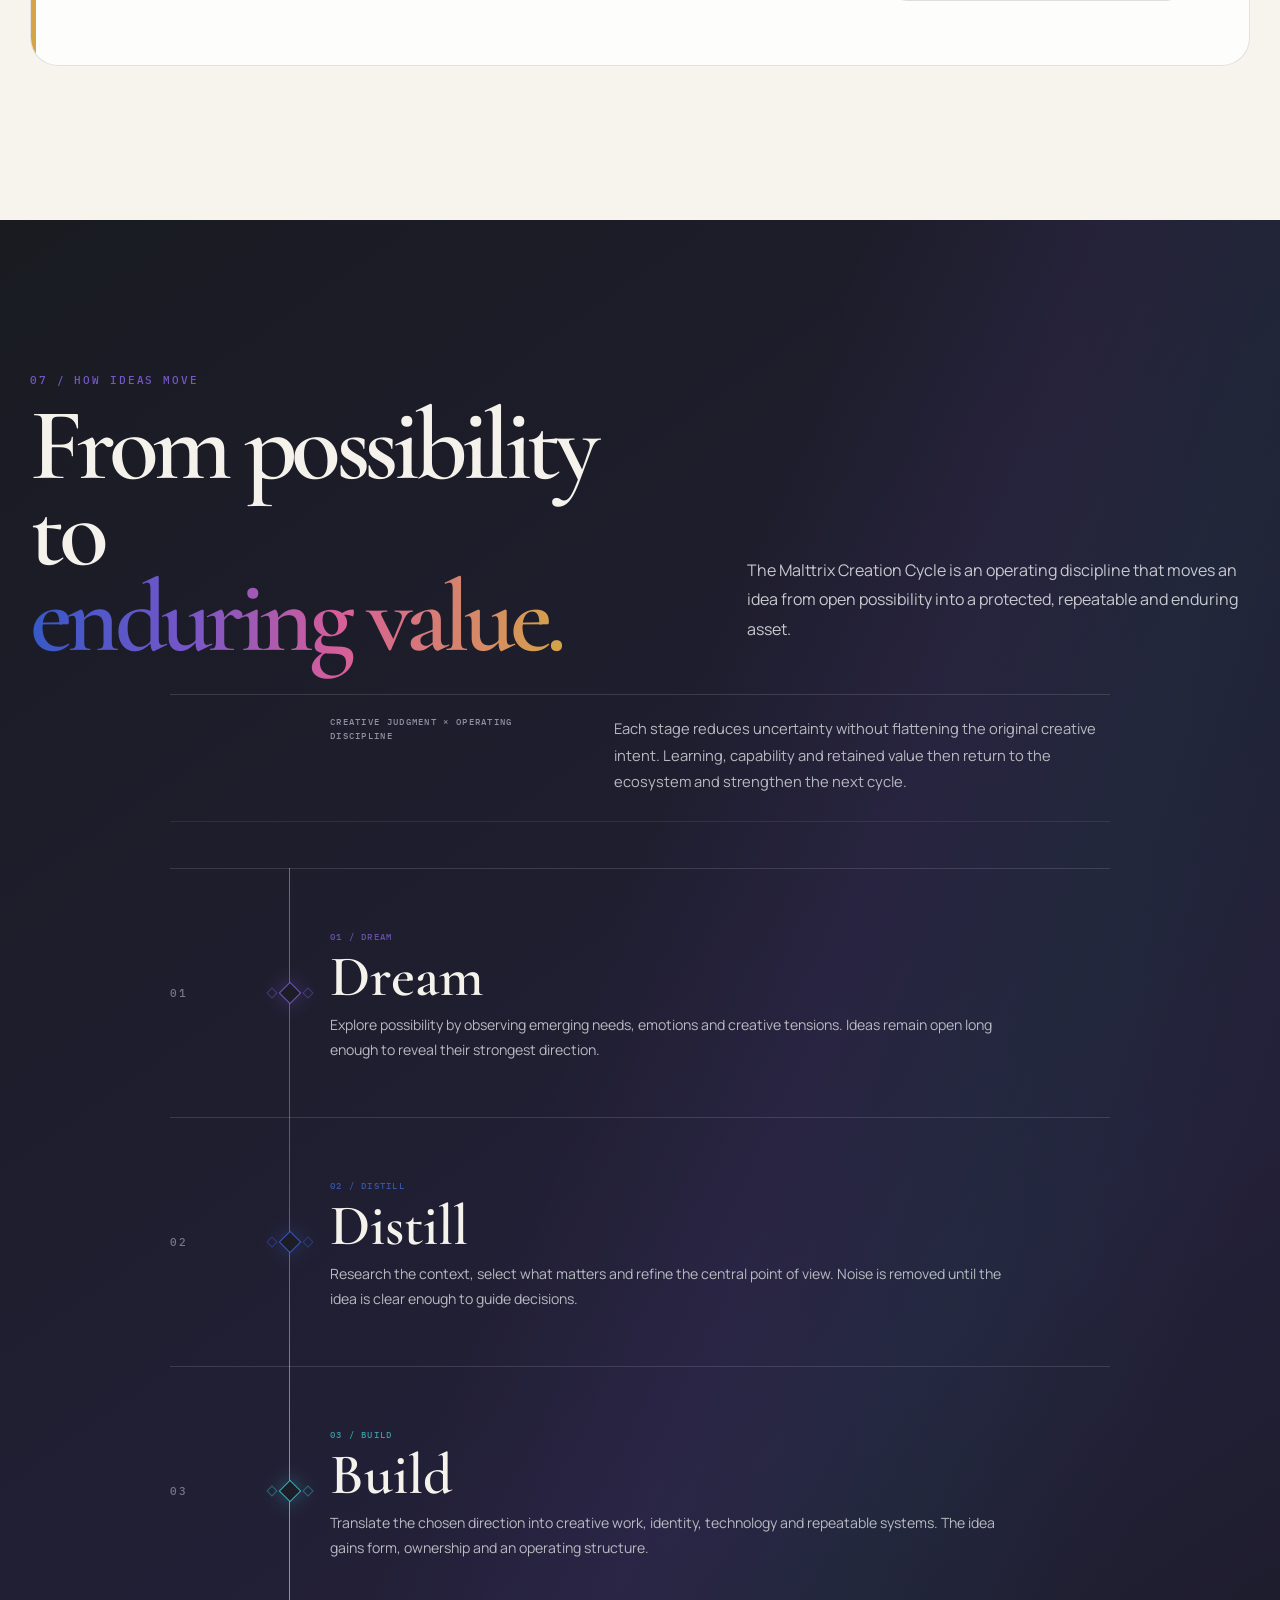
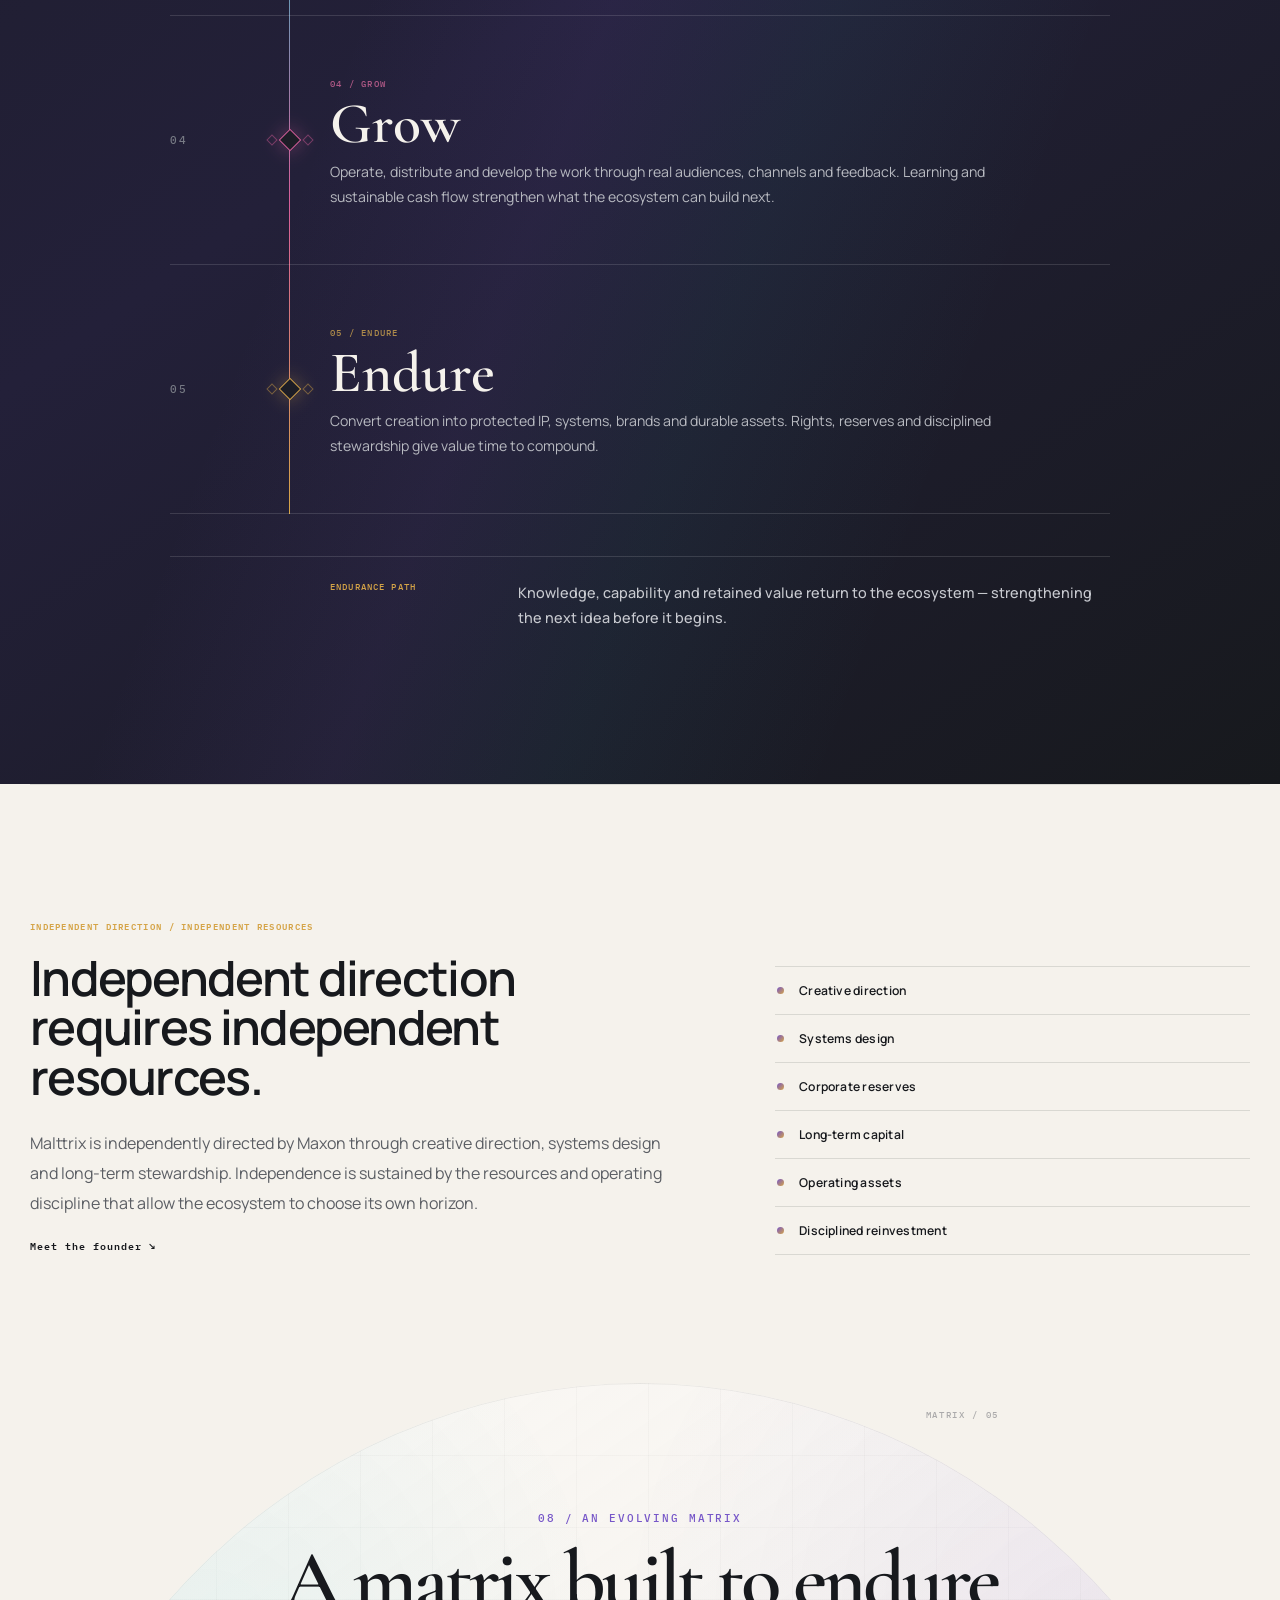
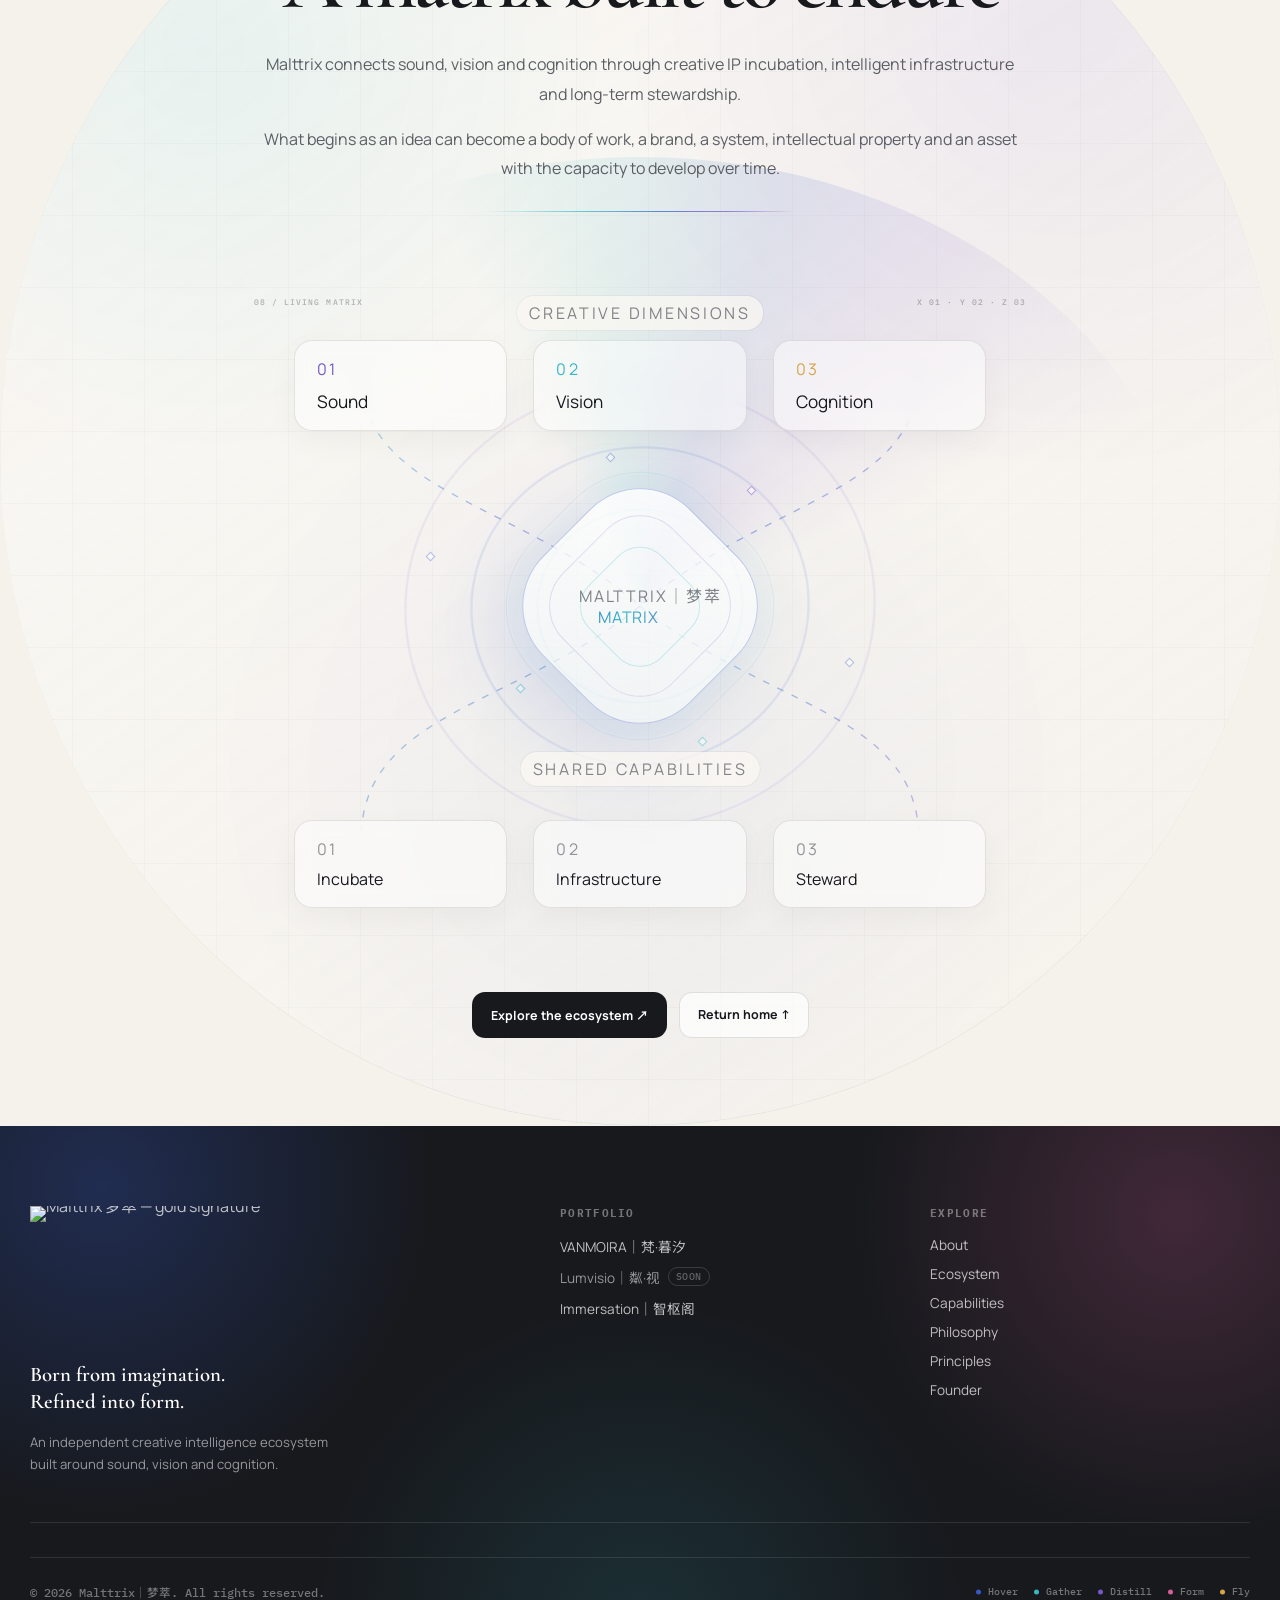
==== commit e05b9ee0: "Reuse homepage header on About" ====
--- a/about.html
+++ b/about.html
@@ -690,6 +690,7 @@
 }
 
 </style>
+<link rel="stylesheet" href="./assets/homepage-header.css?v=1.0">
 <link rel="stylesheet" href="./assets/site-shell.css?v=14.14">
 <link rel="stylesheet" href="./assets/about-enhancements.css?v=7.7">
 </head>
@@ -706,19 +707,19 @@
 
 <nav class="menu" id="primaryMenu" aria-label="Primary navigation" data-i18n-aria="scene.navigation">
 <span class="nav-glider" aria-hidden="true"></span>
-<a class="active" href="./about.html" aria-current="page" data-i18n="nav.about">About</a>
+<a class="active" aria-current="page" href="https://malttrix.com/about.html" data-i18n="nav.about">About</a>
 <div class="nav-dropdown">
-<a class="nav-trigger" href="./index.html#ecosystem" data-i18n="nav.ecosystem">Ecosystem</a>
+<a class="nav-trigger" href="https://malttrix.com/#ecosystem" data-i18n="nav.ecosystem" data-section="ecosystem">Ecosystem</a>
 <div class="nav-panel">
-<a href="./index.html#ecosystem"><span data-i18n="nav.overview">Ecosystem overview</span><small>01—03</small></a>
-<a href="./vanmoira.html"><span>VANMOIRA｜梵·暮汐</span><small>↗</small></a>
+<a href="https://malttrix.com/#ecosystem"><span data-i18n="nav.overview">Ecosystem overview</span><small>01—03</small></a>
+<a href="https://malttrix.com/vanmoira"><span>VANMOIRA｜梵·暮汐</span><small>↗</small></a>
 <span class="nav-soon-item"><span>Lumvisio｜粼·视</span><small data-i18n="nav.soon">SOON</small></span>
 <a href="https://www.immersation.com" target="_blank" rel="noopener"><span>Immersation｜智枢阁</span><small>↗</small></a>
 </div>
 </div>
-<a href="./index.html#capabilities" data-i18n="nav.capabilities">Capabilities</a>
-<a href="./index.html#philosophy" data-i18n="nav.philosophy">Philosophy</a>
-<a href="./founder.html" data-i18n="nav.founder">Founder</a>
+<a href="https://malttrix.com/#capabilities" data-i18n="nav.capabilities" data-section="capabilities">Capabilities</a>
+<a href="https://malttrix.com/#philosophy" data-i18n="nav.philosophy" data-section="philosophy">Philosophy</a>
+<a href="https://malttrix.com/founder.html" data-i18n="nav.founder" data-section="founder">Founder</a>
 </nav>
 
 <div class="header-actions">
@@ -727,7 +728,7 @@
 <button class="lang-btn active" data-lang="en" type="button" aria-pressed="true">EN</button>
 <button class="lang-btn" data-lang="zh" type="button" aria-pressed="false">中文</button>
 </div>
-<a class="enter" href="./index.html#ecosystem" data-i18n-aria="nav.enter" aria-label="Explore"><span data-i18n="nav.enter">Explore</span><b aria-hidden="true">↘</b></a>
+<a class="enter" href="https://malttrix.com/#ecosystem" data-i18n-aria="nav.enter" aria-label="Explore"><span data-i18n="nav.enter">Explore</span><b aria-hidden="true">↘</b></a>
 </div>
 </header>
 <main id="main">
@@ -1247,4 +1248,4 @@
 (()=>{const hero=document.querySelector('.matrix-hero');if(!hero)return;const reveal=()=>requestAnimationFrame(()=>hero.classList.add('matrix-ready'));if(document.readyState==='loading')document.addEventListener('DOMContentLoaded',reveal,{once:true});else reveal()})();
 </script>
 </body>
-</html>+</html>
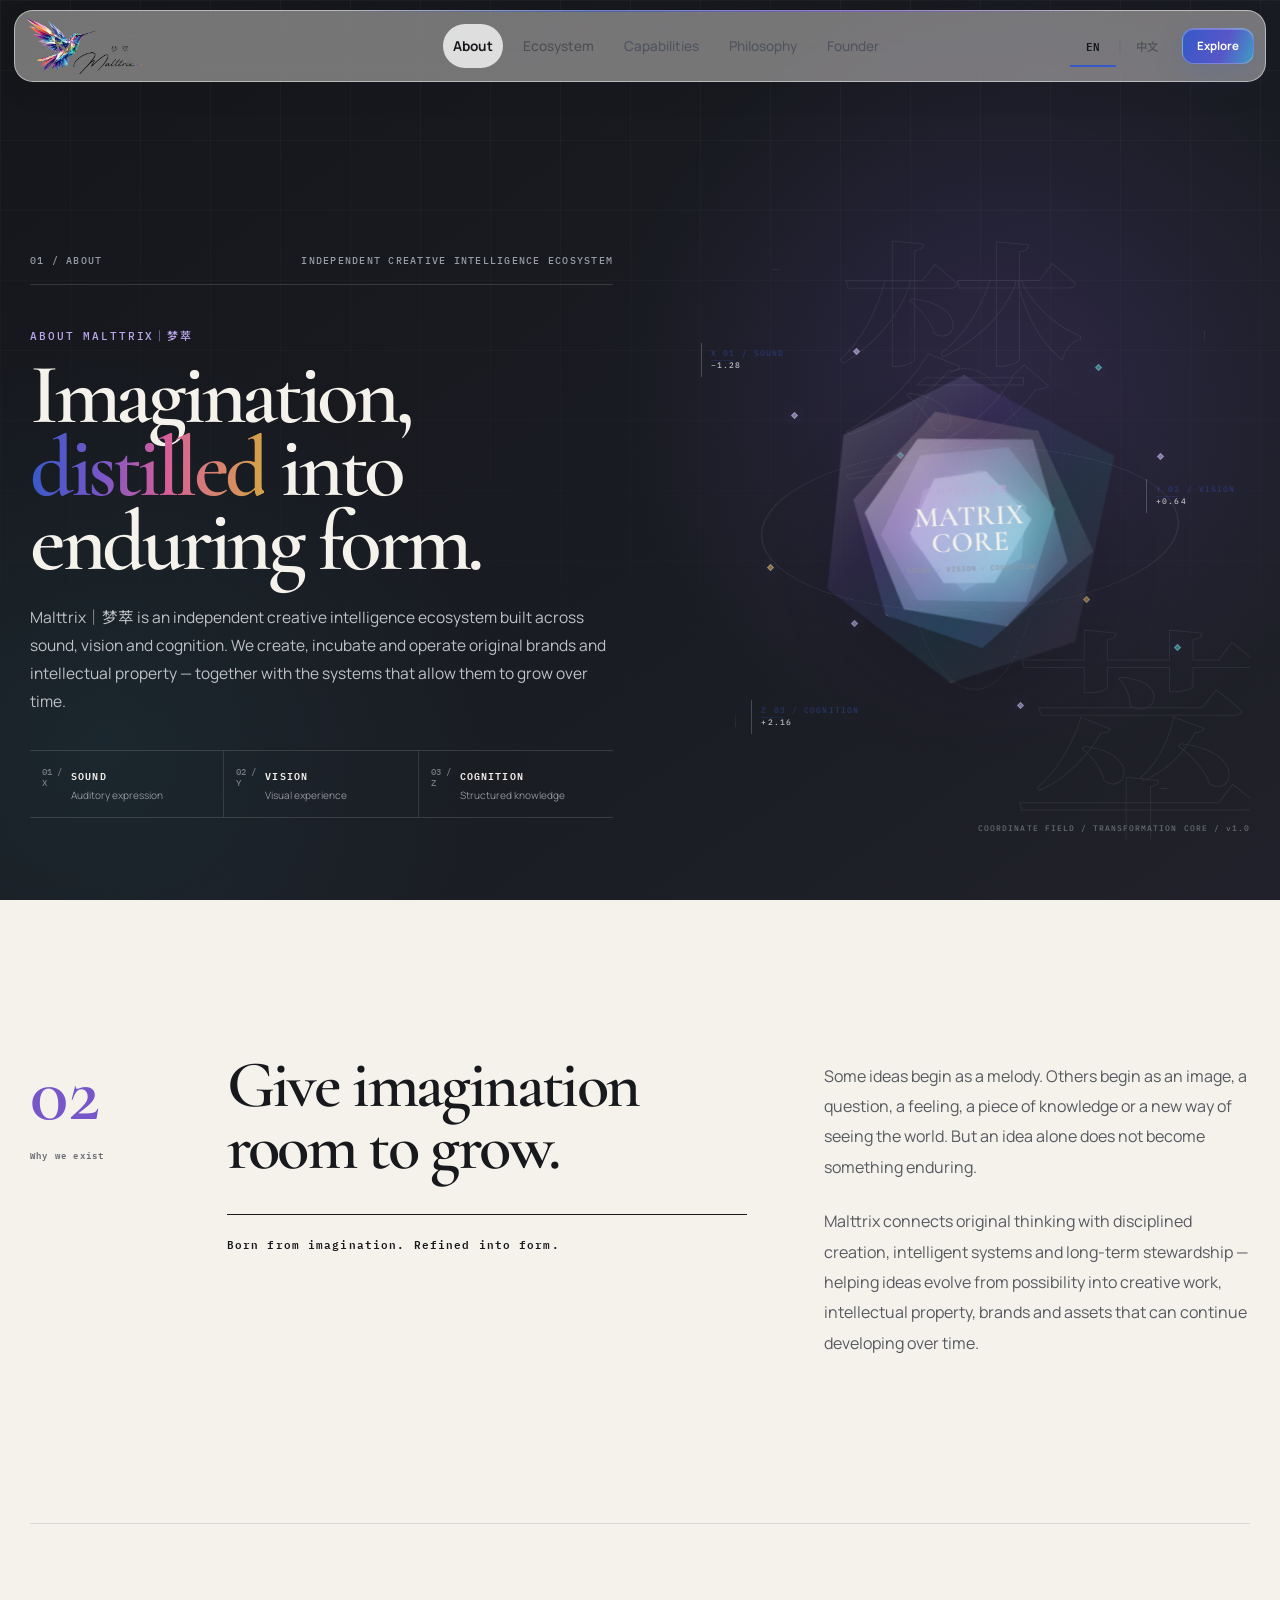
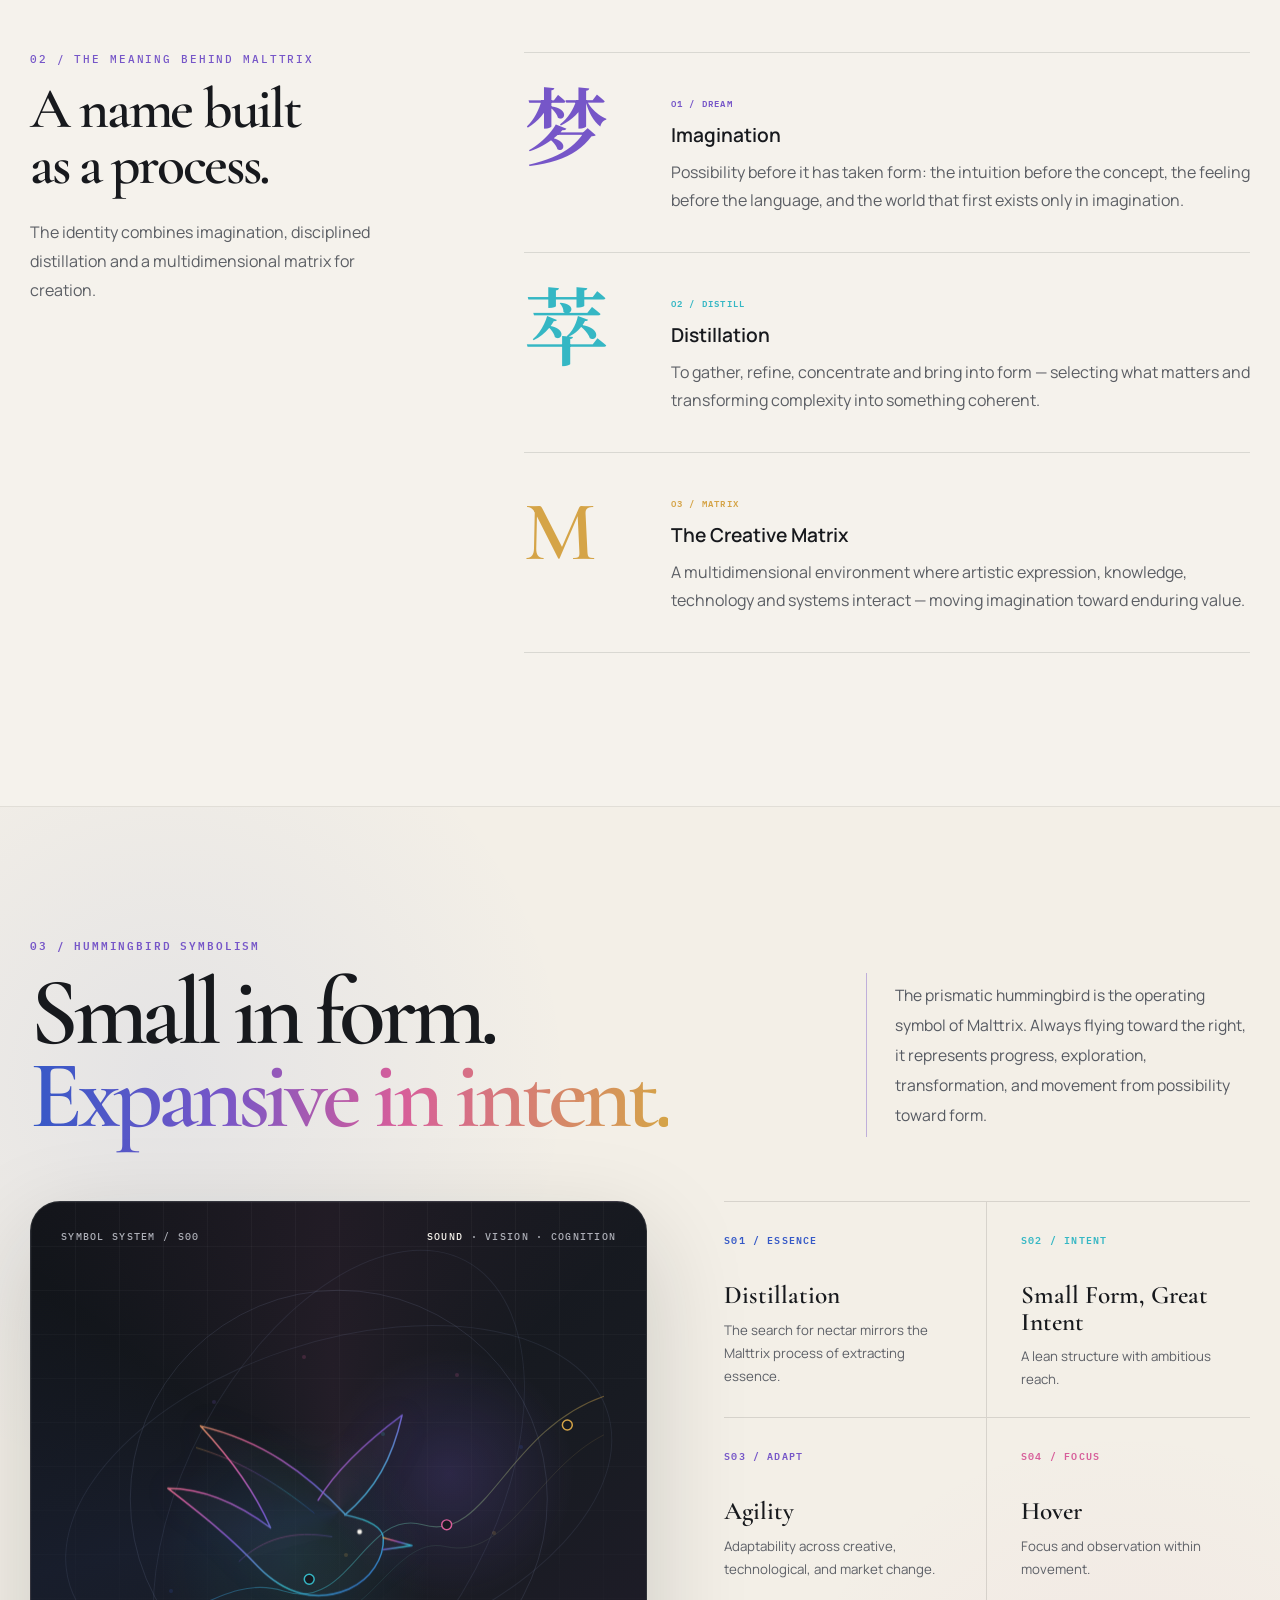
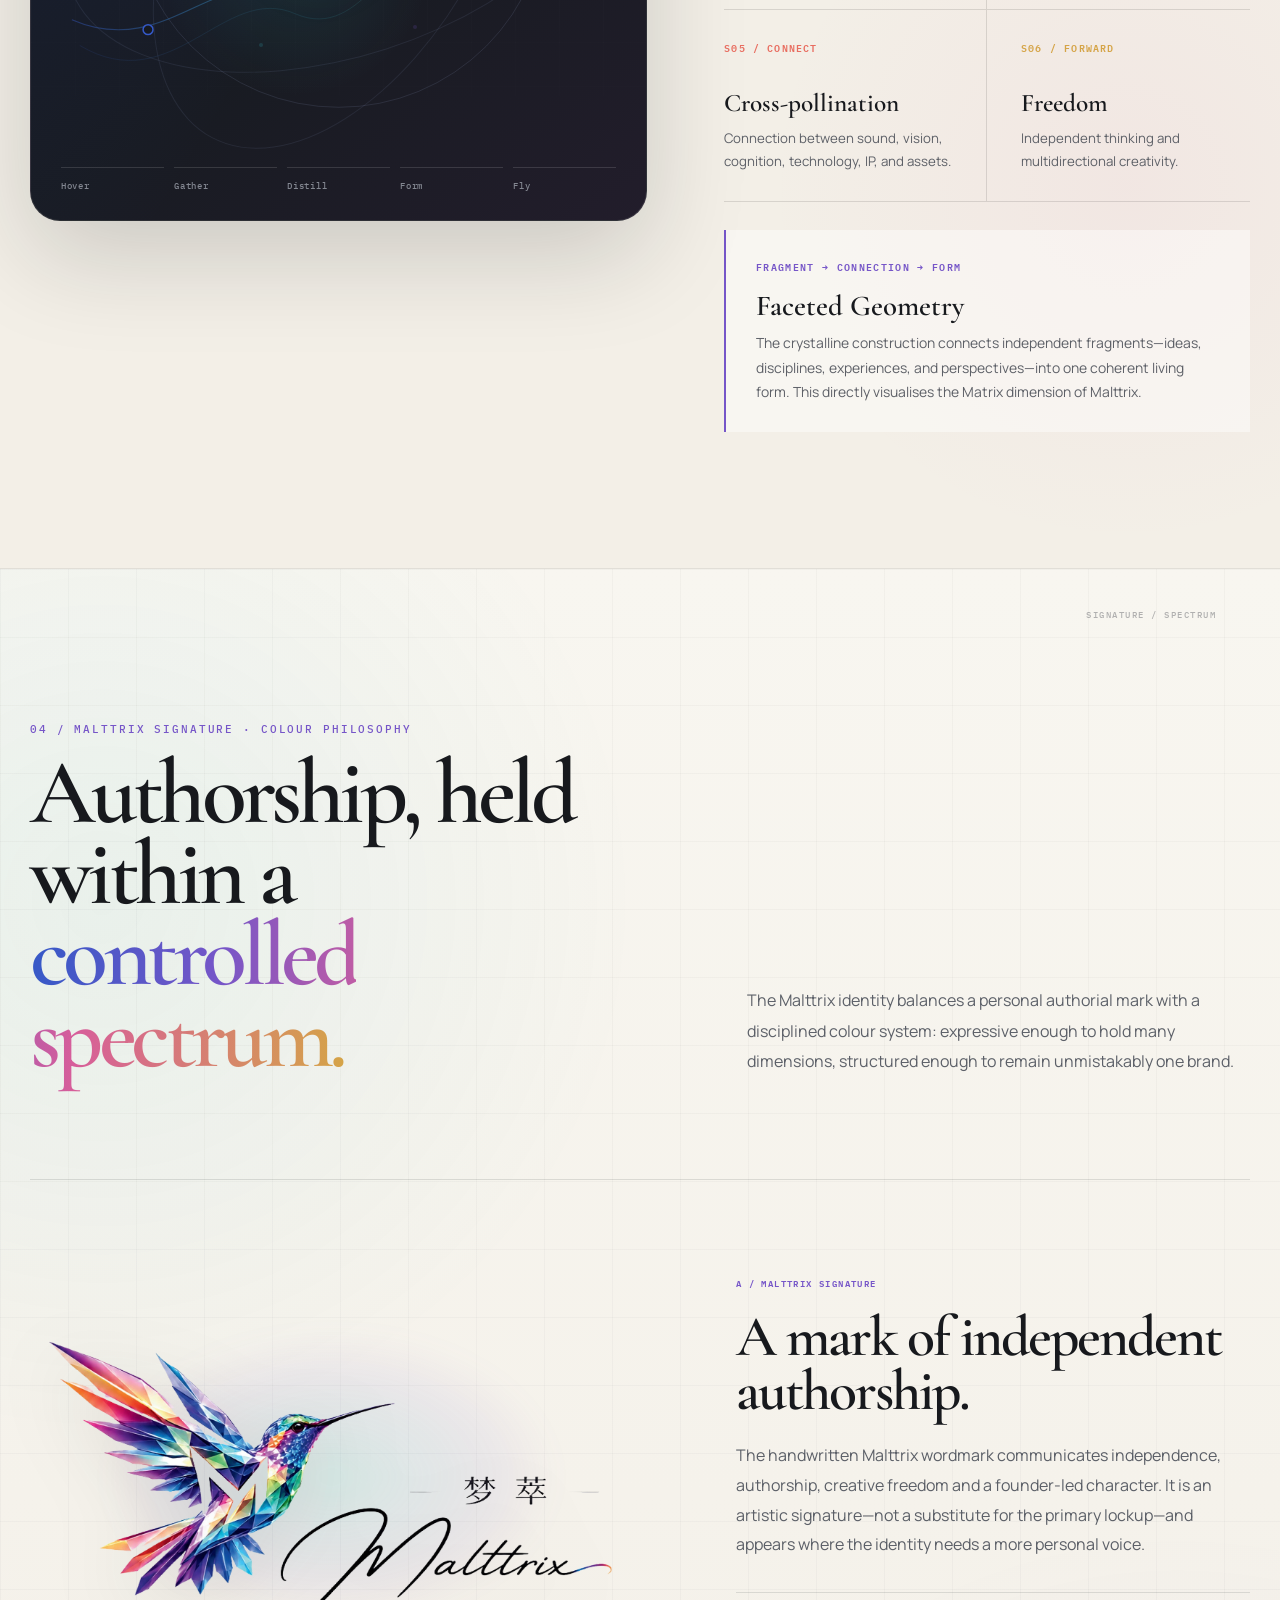
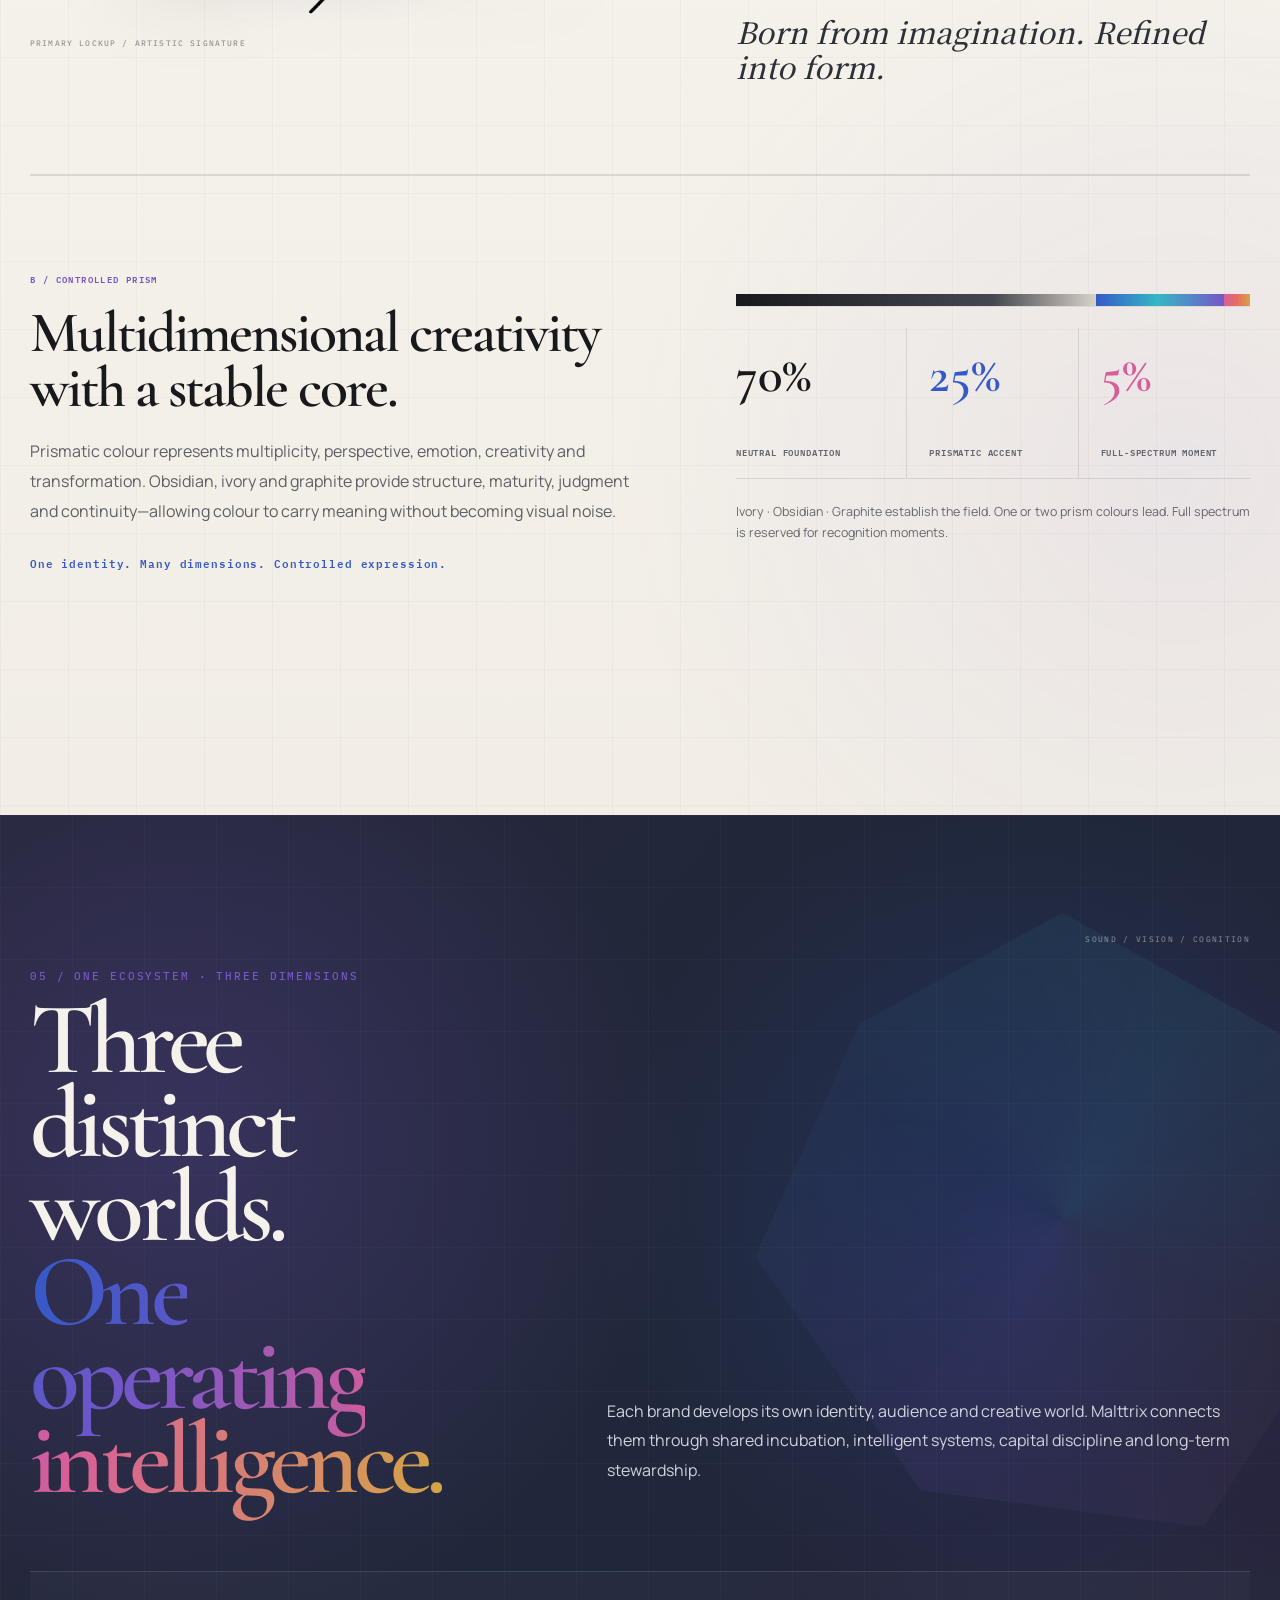
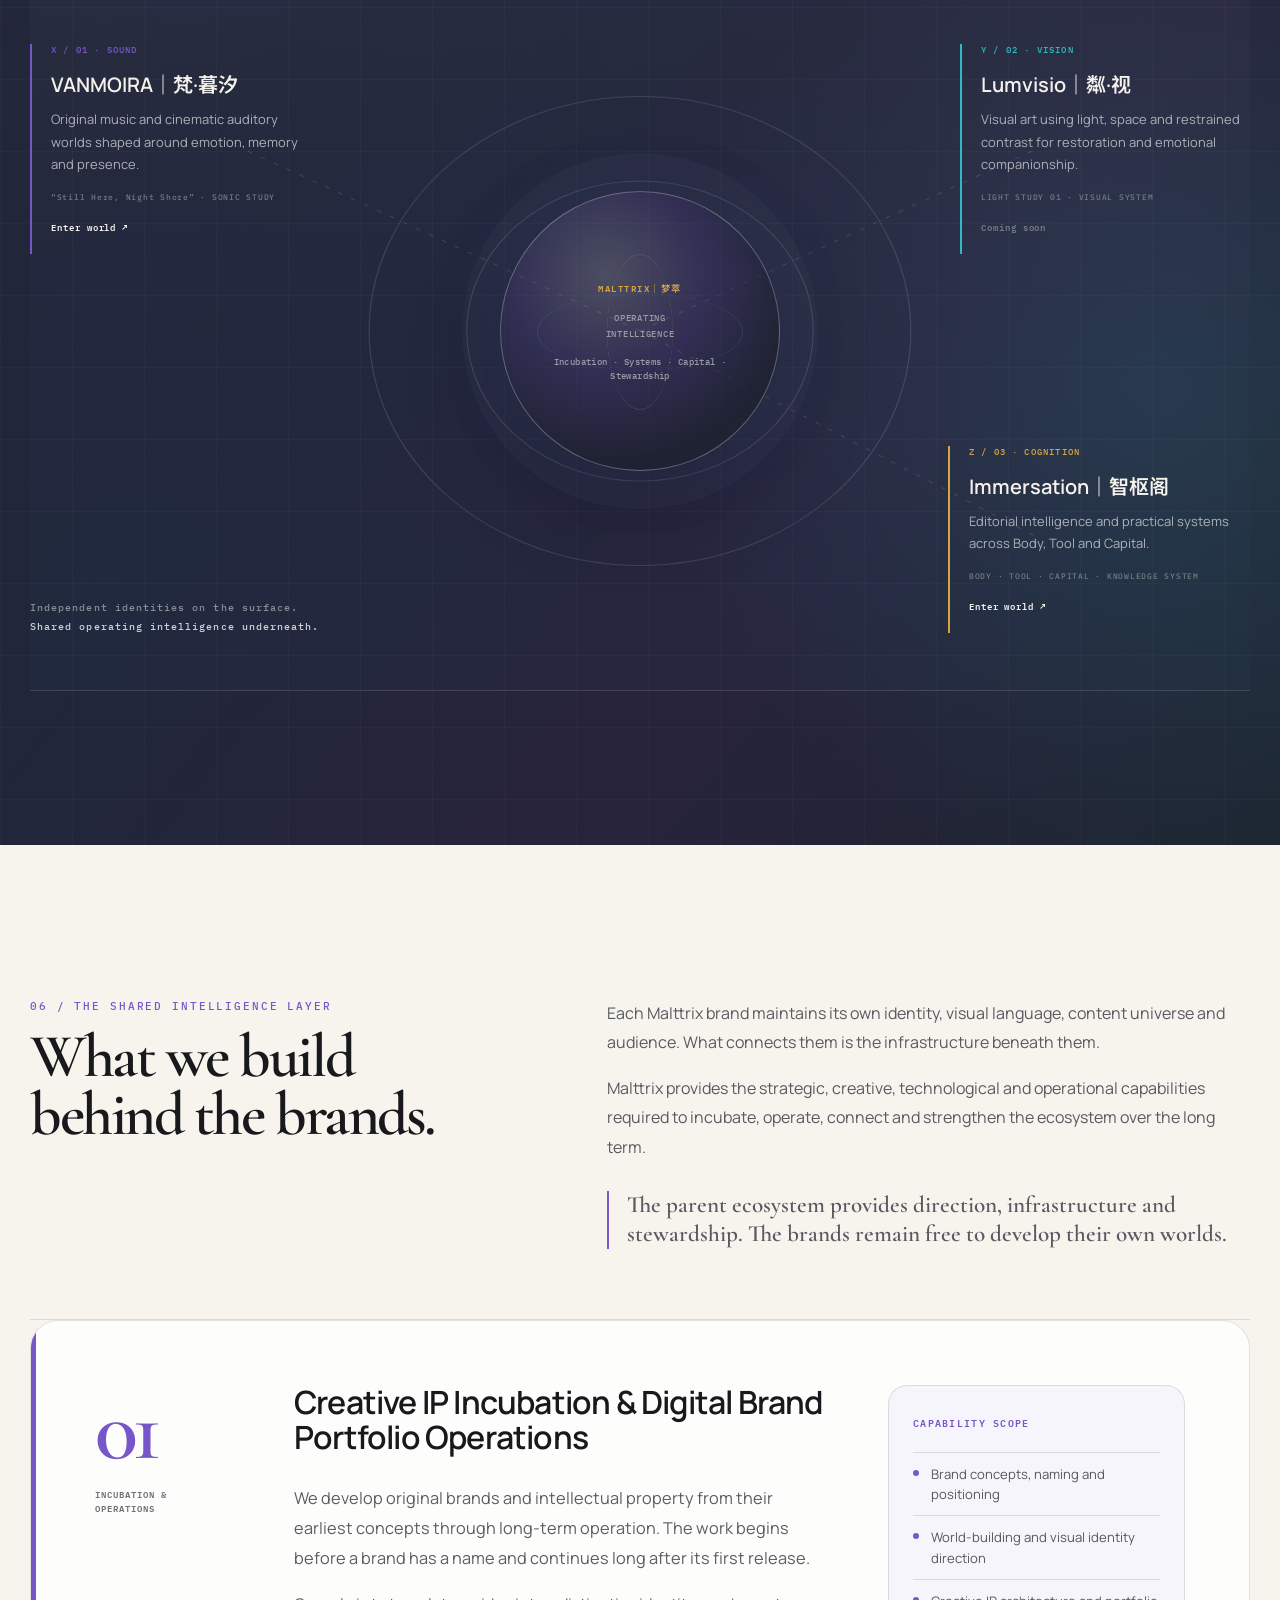
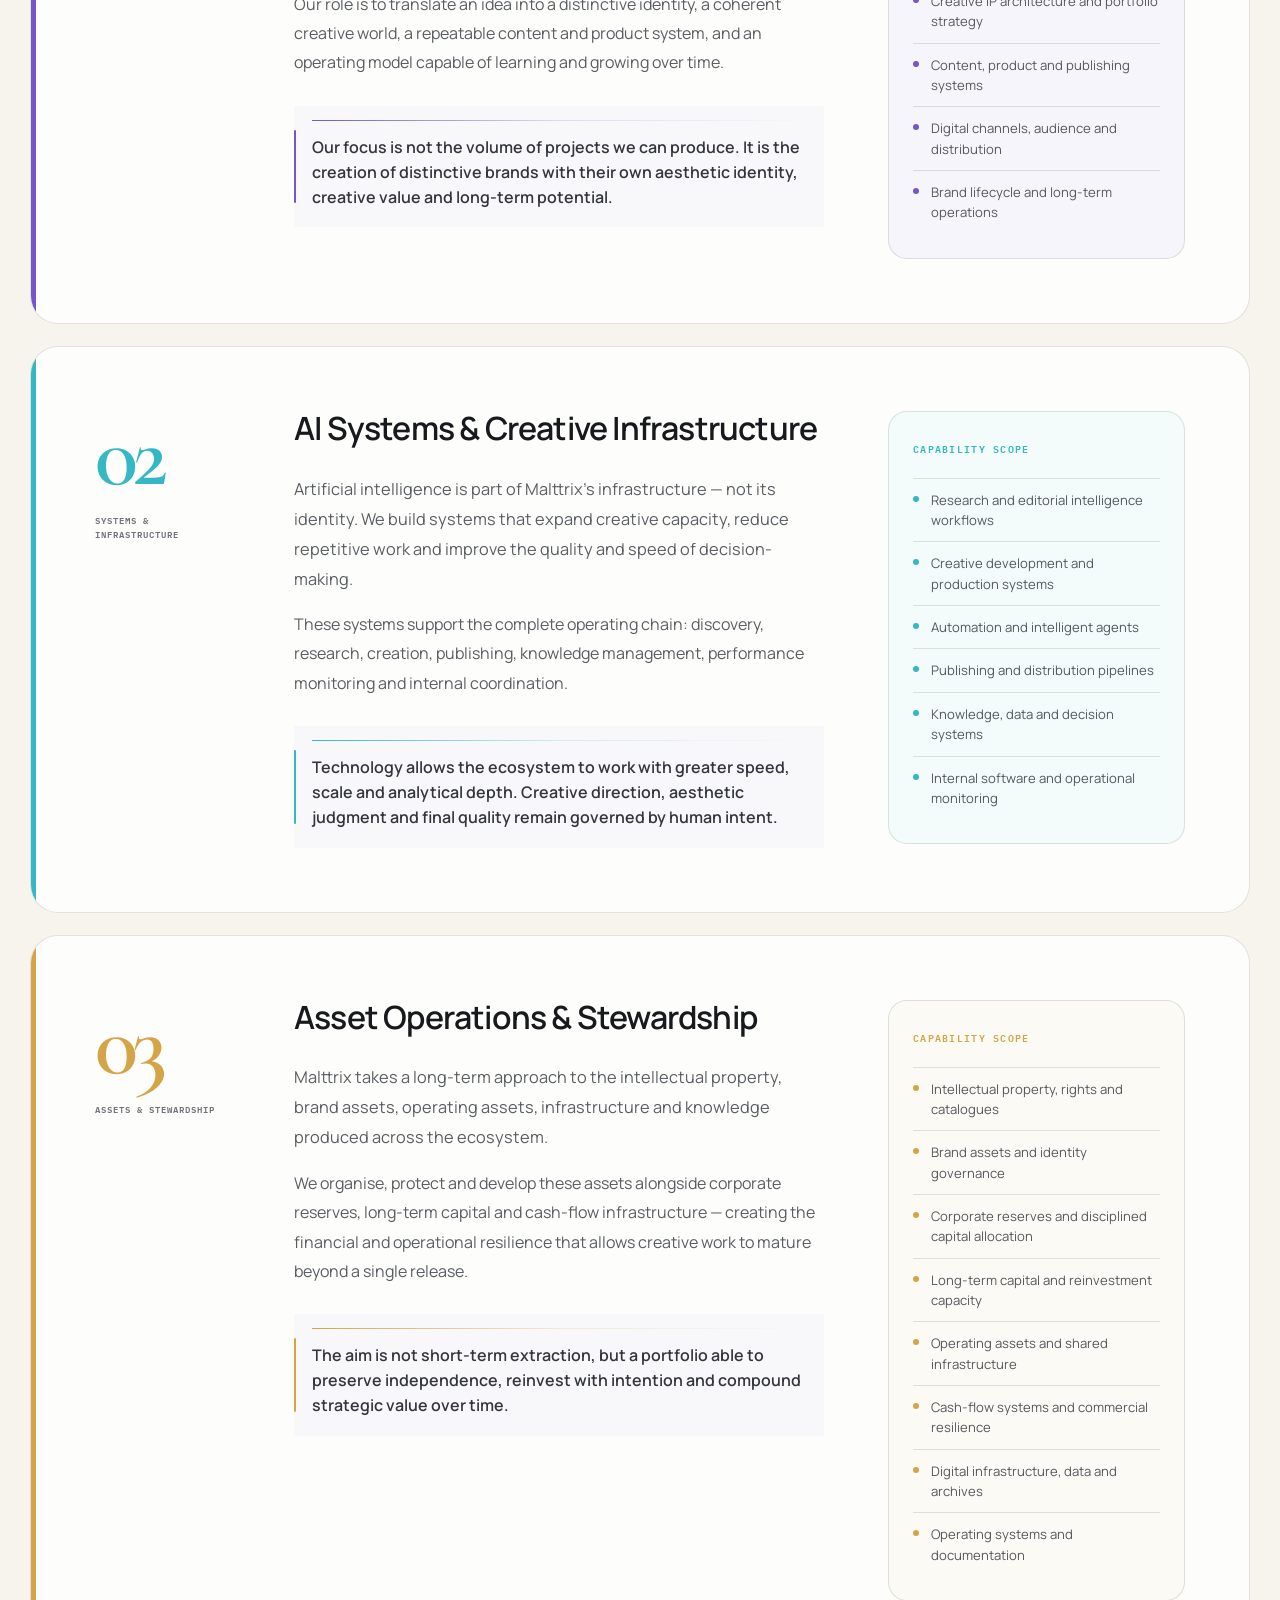
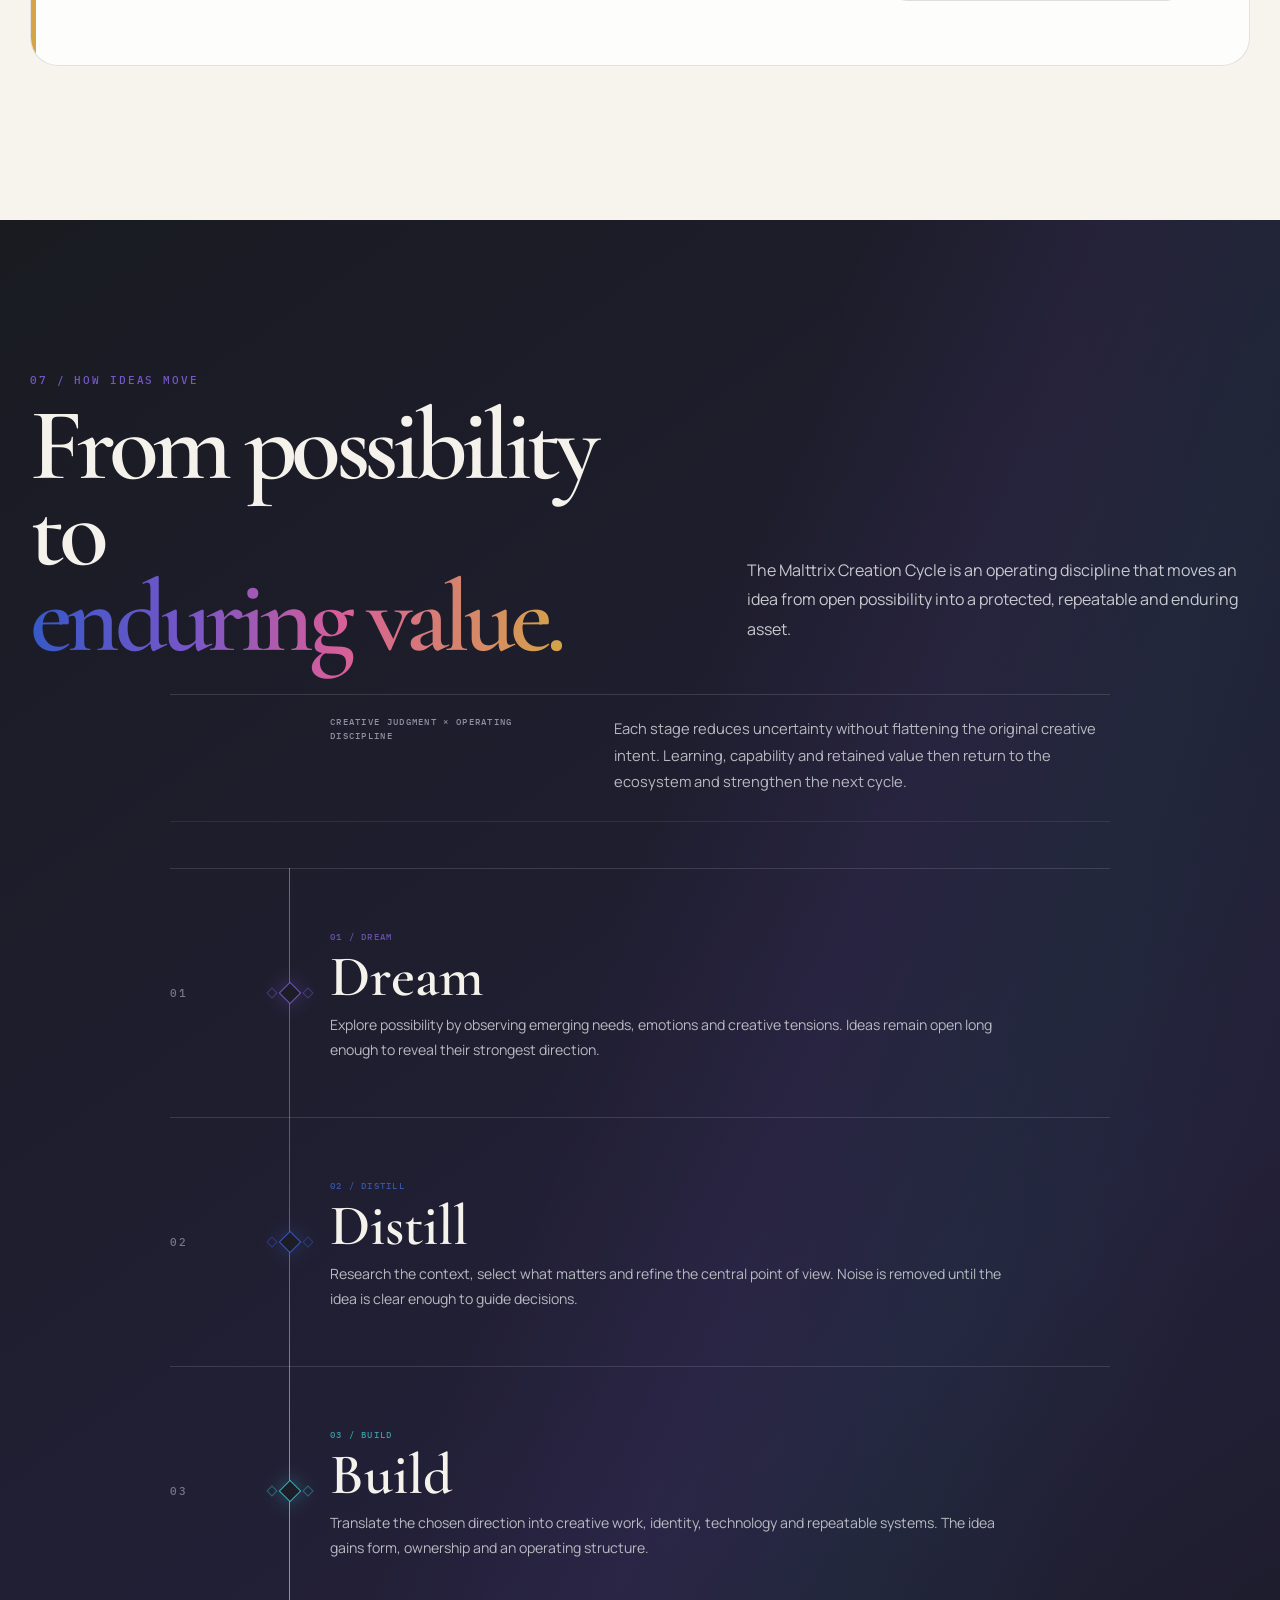
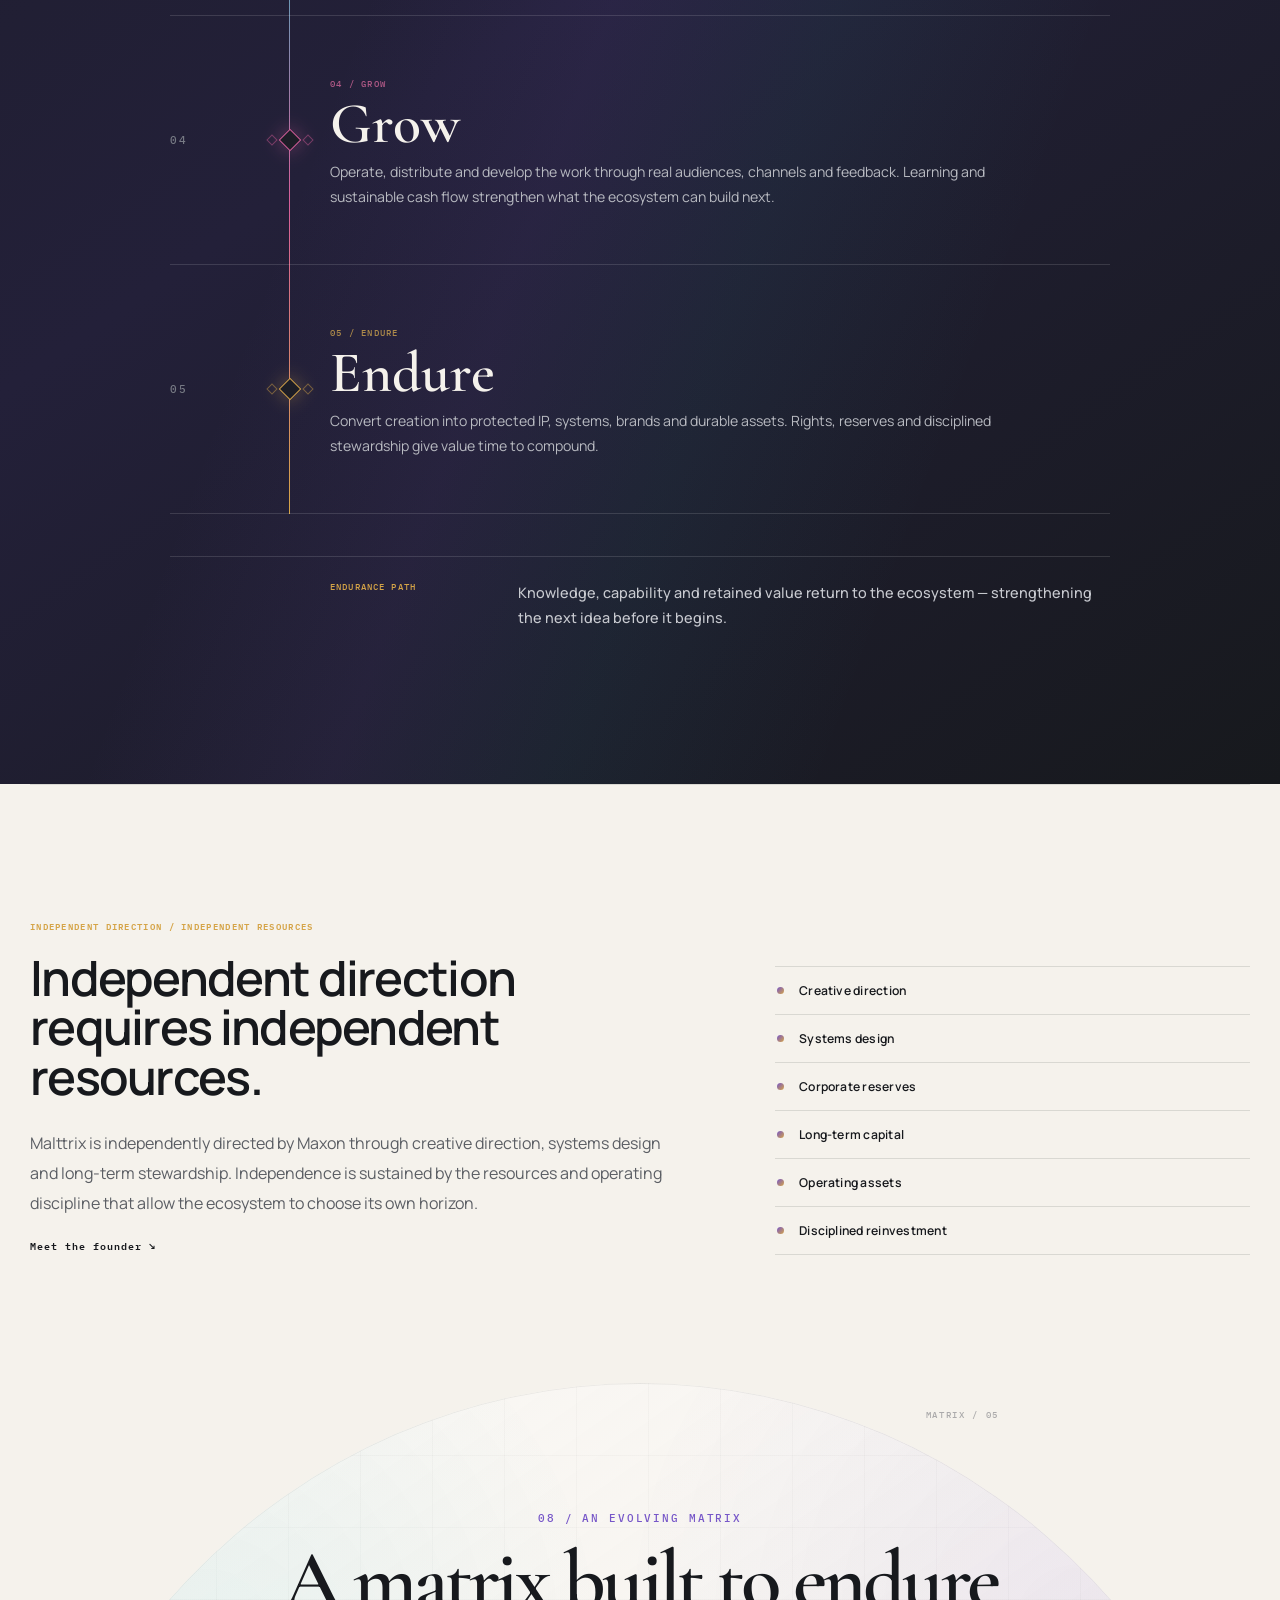
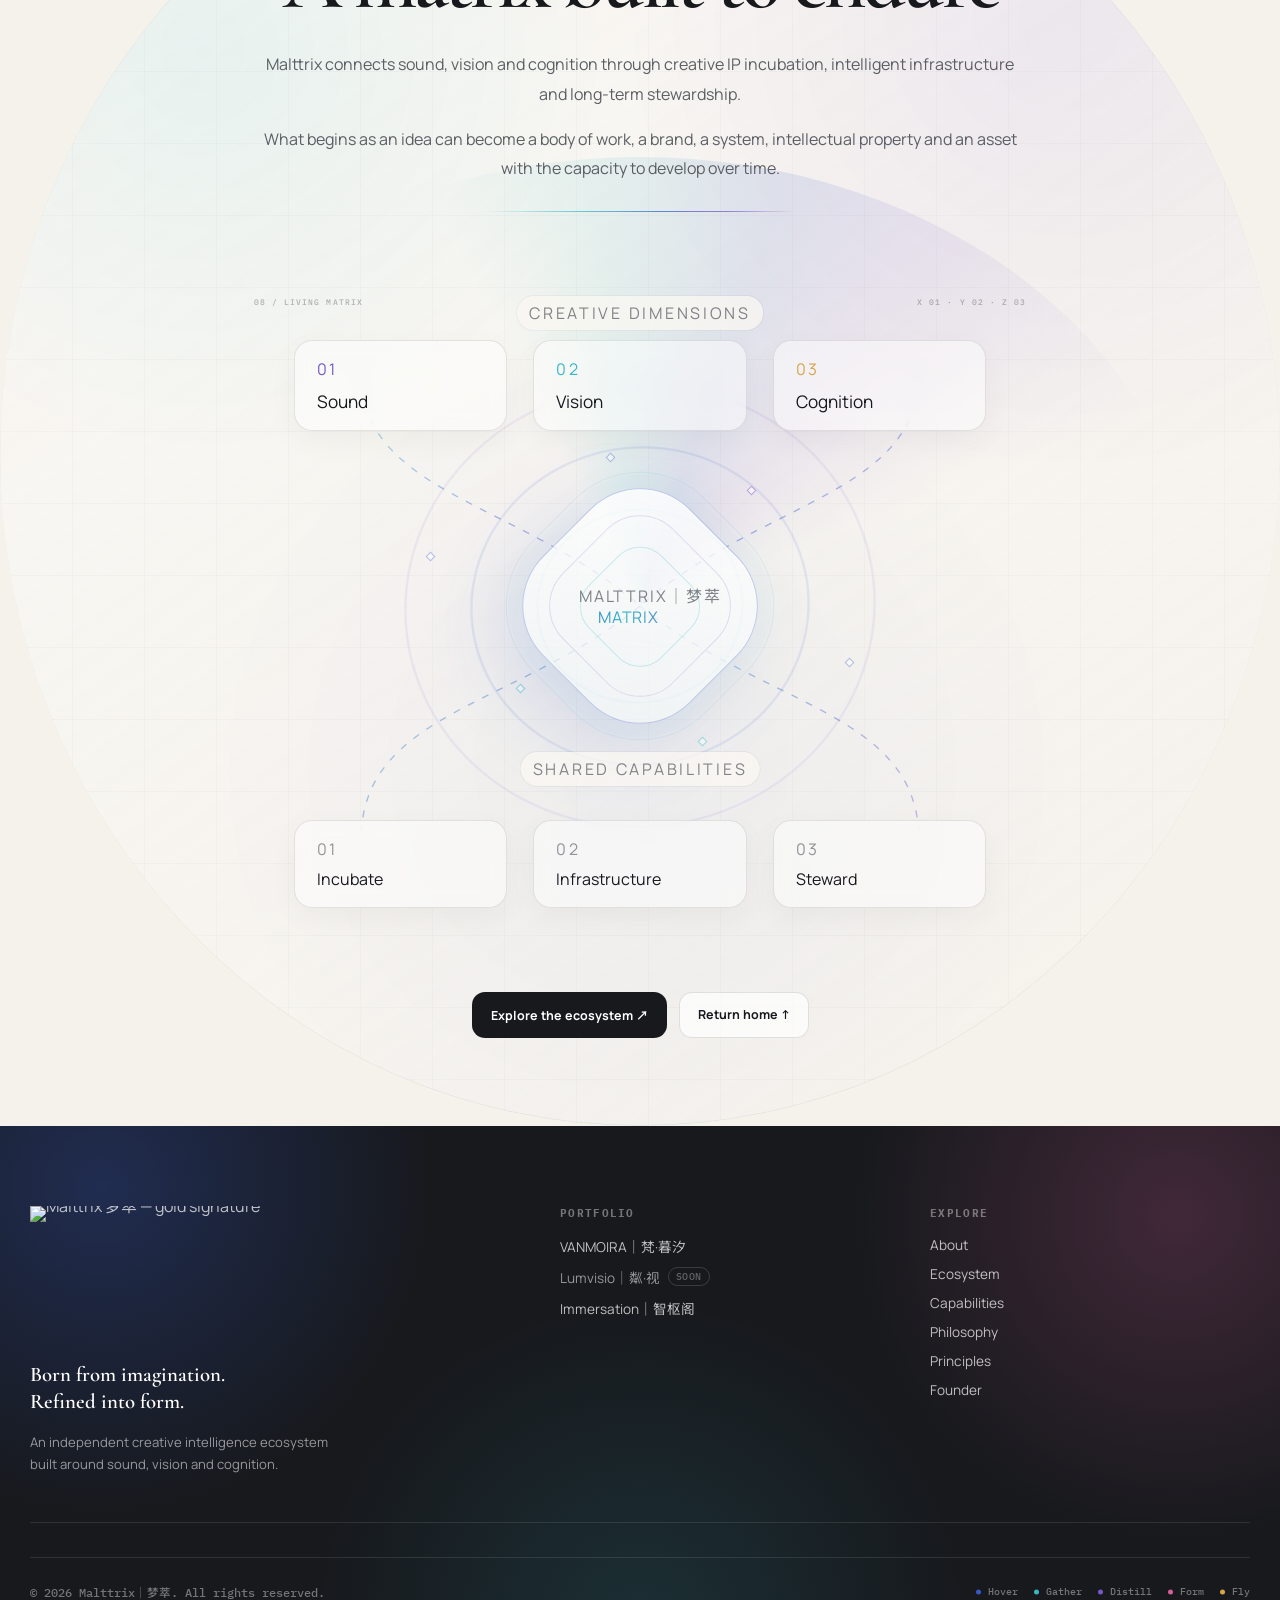
==== commit e10fd9c5: "Connect Immersation discovery links to the Malttrix brand introduction" ====
--- a/about.html
+++ b/about.html
@@ -714,7 +714,7 @@
 <a href="https://malttrix.com/#ecosystem"><span data-i18n="nav.overview">Ecosystem overview</span><small>01—03</small></a>
 <a href="https://malttrix.com/vanmoira"><span>VANMOIRA｜梵·暮汐</span><small>↗</small></a>
 <span class="nav-soon-item"><span>Lumvisio｜粼·视</span><small data-i18n="nav.soon">SOON</small></span>
-<a href="https://www.immersation.com" target="_blank" rel="noopener"><span>Immersation｜智枢阁</span><small>↗</small></a>
+<a href="/ecosystem/immersation"><span>Immersation｜智枢阁</span><small>↗</small></a>
 </div>
 </div>
 <a href="https://malttrix.com/#capabilities" data-i18n="nav.capabilities" data-section="capabilities">Capabilities</a>
@@ -895,7 +895,7 @@
 <div class="ecosystem-core"><small>MALTTRIX｜梦萃</small><strong><span data-i18n="eco.map.core.top">OPERATING</span><span data-i18n="eco.map.core.bottom">INTELLIGENCE</span></strong><span class="core-support" data-i18n="eco.map.core.support">Incubation · Systems · Capital · Stewardship</span></div>
 <article class="orbit-world world-sound" tabindex="0" style="--accent:#7656C8"><div class="world-coordinate">X / 01 · SOUND</div><h3>VANMOIRA｜梵·暮汐</h3><p data-i18n="eco.map.sound">Original music and cinematic auditory worlds shaped around emotion, memory and presence.</p><div class="world-evidence">“Still Here, Night Shore” · SONIC STUDY</div><a href="./vanmoira.html" data-i18n="eco.map.visit">Enter world ↗</a></article>
 <article class="orbit-world world-vision" tabindex="0" style="--accent:#35B7C4"><div class="world-coordinate">Y / 02 · VISION</div><h3>Lumvisio｜粼·视</h3><p data-i18n="eco.map.vision">Visual art using light, space and restrained contrast for restoration and emotional companionship.</p><div class="world-evidence">LIGHT STUDY 01 · VISUAL SYSTEM</div><span class="world-soon" data-i18n="eco.map.soon">Coming soon</span></article>
-<article class="orbit-world world-cognition" tabindex="0" style="--accent:#D5A447"><div class="world-coordinate">Z / 03 · COGNITION</div><h3>Immersation｜智枢阁</h3><p data-i18n="eco.map.cognition">Editorial intelligence and practical systems across Body, Tool and Capital.</p><div class="world-evidence">BODY · TOOL · CAPITAL · KNOWLEDGE SYSTEM</div><a href="https://www.immersation.com" target="_blank" rel="noopener" data-i18n="eco.map.visit">Enter world ↗</a></article>
+<article class="orbit-world world-cognition" tabindex="0" style="--accent:#D5A447"><div class="world-coordinate">Z / 03 · COGNITION</div><h3>Immersation｜智枢阁</h3><p data-i18n="eco.map.cognition">Editorial intelligence and practical systems across Body, Tool and Capital.</p><div class="world-evidence">BODY · TOOL · CAPITAL · KNOWLEDGE SYSTEM</div><a href="/ecosystem/immersation" data-i18n="eco.map.visit">Enter world ↗</a></article>
 <div class="map-caption"><span data-i18n="eco.map.caption">Independent identities on the surface.</span><b data-i18n="eco.map.caption2">Shared operating intelligence underneath.</b></div>
 </div>
 </div>
@@ -983,7 +983,7 @@
 <ul>
 <li><a class="portfolio-link" href="./vanmoira.html">VANMOIRA｜梵·暮汐</a></li>
 <li><span class="soon-item">Lumvisio｜粼·视</span> <span class="soon" data-i18n="nav.soon">soon</span></li>
-<li><a class="portfolio-link" href="https://www.immersation.com" target="_blank" rel="noopener">Immersation｜智枢阁</a></li>
+<li><a class="portfolio-link" href="/ecosystem/immersation">Immersation｜智枢阁</a></li>
 </ul>
 </div>
 
@@ -1249,3 +1249,4 @@
 </script>
 </body>
 </html>
+
--- a/assets/homepage-header.css
+++ b/assets/homepage-header.css
@@ -0,0 +1,198 @@
+/* Canonical homepage header rules, shared by Home, About and Founder.
+   Loaded before site-shell.css, which supplies the common final shell. */
+.header{
+  position:fixed; top:15px; left:50%; transform:translateX(-50%);
+  width:min(1200px, calc(100% - 28px)); z-index:100;
+  display:grid; grid-template-columns:auto 1fr auto; align-items:center; gap:28px;
+  padding:6px 12px 6px 16px;
+  border:1px solid var(--line); border-radius:18px;
+  background:rgba(245,242,236,.73);
+  backdrop-filter:blur(22px) saturate(1.15);
+  -webkit-backdrop-filter:blur(22px) saturate(1.15);
+  box-shadow:0 14px 50px rgba(23,25,29,.07);
+  transition:box-shadow .3s ease, background .3s ease;
+}
+.header.scrolled{ background:rgba(245,242,236,.92); box-shadow:0 18px 60px rgba(23,25,29,.13); }
+.brand{ display:flex; align-items:center; }
+.brand-mark{ position:relative; display:flex; align-items:center; }
+.brand img.logo-light{ display:block; width:auto; height:68px; }
+.menu{ display:flex; justify-content:center; align-items:center; gap:27px; font-size:.76rem; font-weight:600; }
+.menu a{ position:relative; padding:8px 0; color:#4D4F55; transition:color .25s ease; }
+.menu a::after{
+  content:""; position:absolute; left:0; right:100%; bottom:3px; height:1px;
+  background:linear-gradient(90deg, var(--blue), var(--rose), var(--gold));
+  transition:right .3s ease;
+}
+.menu a:hover::after,.menu a:focus-visible::after,.menu a.active::after{ right:0; }
+.menu a.active{ color:var(--ink); font-weight:700; }
+.header-actions{ display:flex; align-items:center; gap:9px; }
+.lang-switch{ display:flex; padding:3px; border:1px solid var(--line); border-radius:11px; background:rgba(255,255,255,.56); }
+.lang-btn{ border:0; cursor:pointer; padding:7px 9px; border-radius:8px; background:transparent; color:#696B70; font-size:.7rem; font-weight:700; font-family:var(--font-mono); }
+.lang-btn.active{ color:white; background:var(--ink); }
+.enter{ padding:10px 13px; border-radius:11px; background:var(--ink); color:white; font-size:.72rem; font-weight:700; }
+@media(max-width:930px){.menu{ display:none; }}
+@media(max-width:640px){.header{ grid-template-columns:auto 1fr; }
+.header-actions{ justify-self:end; }
+.enter{ display:none; }
+.brand img.logo-light{ height:50px; }}
+.header{grid-template-columns:auto 1fr auto;gap:16px;top:12px;padding:5px 12px 5px 15px}
+.brand img.logo-light{width:180px;height:84px;object-fit:contain;mix-blend-mode:multiply}
+.header .menu{font-size:.78rem;gap:19px}
+.enter{display:none}
+.menu-toggle{display:none;width:44px;height:42px;border:1px solid var(--line);border-radius:10px;background:rgba(255,255,255,.56);cursor:pointer;padding:10px}
+.menu-toggle span{display:block;height:2px;margin:5px 0;background:var(--ink);transition:transform .2s}
+.menu-toggle[aria-expanded="true"] span:first-child{transform:translateY(3.5px) rotate(45deg)}
+.menu-toggle[aria-expanded="true"] span:last-child{transform:translateY(-3.5px) rotate(-45deg)}
+@media(max-width:1100px) and (min-width:931px){.header .menu{gap:11px;font-size:.72rem}
+.brand img.logo-light{width:154px}}
+@media(max-width:930px){.header{grid-template-columns:auto 1fr;gap:8px}
+.header-actions{justify-self:end}
+.brand img.logo-light{width:160px;height:70px}
+.menu-toggle{display:block}
+.header .menu{position:absolute;left:0;right:0;top:calc(100% + 8px);display:flex;flex-direction:column;align-items:stretch;gap:0;padding:12px 20px;border:1px solid var(--line);border-radius:16px;background:#f5f2ec;box-shadow:0 18px 60px #17191d20;visibility:hidden;opacity:0;transform:translateY(-5px);transition:opacity .2s,transform .2s,visibility .2s}
+.header .menu.open{visibility:visible;opacity:1;transform:none}
+.header .menu a{padding:14px 4px;font-size:1rem}}
+@media(max-width:480px){.header{width:calc(100% - 20px);padding-left:8px;padding-right:8px}
+.brand img.logo-light{width:124px;height:64px}
+.header-actions{gap:6px}
+.lang-btn{font-size:.73rem;padding:9px 7px}
+.menu-toggle{width:40px}}
+.menu{font-family:var(--font-ui)}
+.lang-btn{font-family:var(--font-mono);font-weight:500}
+.header{width:min(1280px,calc(100% - 32px));top:12px;grid-template-columns:240px minmax(0,1fr) auto;gap:20px;padding:10px 20px 10px 16px;border-radius:26px;border:1px solid rgba(118,86,200,.16);background:linear-gradient(118deg,rgba(255,255,255,.94),rgba(245,242,236,.90));box-shadow:0 16px 55px rgba(47,39,91,.07),inset 0 1px 0 rgba(255,255,255,.94);backdrop-filter:blur(22px);-webkit-backdrop-filter:blur(22px)}
+.header::before{content:"";position:absolute;top:-1px;left:25%;right:12%;height:2px;border-radius:4px;background:linear-gradient(90deg,transparent,rgba(53,89,199,.58),rgba(118,86,200,.6),transparent);pointer-events:none}
+.header.scrolled{padding-top:6px;padding-bottom:6px;background:rgba(250,249,246,.96);box-shadow:0 15px 40px rgba(47,39,91,.1)}
+.header .brand{position:relative;display:flex;align-items:center;justify-content:center;min-width:0;line-height:0;isolation:auto}
+.header .brand-mark{display:block;width:240px;line-height:0}
+.header .brand img.logo-light{display:block;width:240px;height:auto;max-width:none;aspect-ratio:1563/805;object-fit:contain;mix-blend-mode:normal;filter:none;transform:none}
+.brand-symbol{display:none}
+.header .menu{justify-self:center;position:relative;display:flex;align-items:center;justify-content:center;gap:4px;padding:6px;border:1px solid rgba(118,86,200,.10);border-radius:999px;background:rgba(240,239,245,.58);font-family:var(--font-ui);font-size:.86rem;line-height:1.2;isolation:isolate}
+.header .menu a{position:relative;z-index:1;display:flex;align-items:center;justify-content:center;padding:13px 14px;border-radius:999px;min-height:44px;white-space:nowrap;color:#50545F;font-weight:500;transition:color .24s,transform .24s,background .24s}
+.header .menu a::after{display:none}
+.header .menu a.active{color:#3559C7;font-weight:600;background:rgba(255,255,255,.76)}
+.header .menu a:hover,.header .menu a:focus-visible{color:#5740A0;transform:translateY(-1px);background:rgba(255,255,255,.76)}
+.header .menu.has-glider a.active,.header .menu.has-glider a:hover,.header .menu.has-glider a:focus-visible{background:transparent}
+.nav-glider{position:absolute;left:0;top:6px;bottom:6px;width:0;z-index:0;pointer-events:none;border:1px solid rgba(118,86,200,.2);border-radius:999px;background:linear-gradient(135deg,rgba(255,255,255,.98),rgba(53,89,199,.045),rgba(118,86,200,.09));box-shadow:0 3px 12px rgba(66,50,139,.09),inset 0 1px 0 white;opacity:0;transition:transform .34s cubic-bezier(.2,.8,.2,1),width .34s cubic-bezier(.2,.8,.2,1),opacity .18s}
+.header-actions{gap:10px}
+.lang-switch{padding:4px;border-color:rgba(118,86,200,.18);background:rgba(255,255,255,.7);border-radius:999px}
+.lang-btn{padding:10px 11px;font-size:.75rem;min-height:38px;border-radius:999px;font-weight:500;color:#65606F;transition:color .2s,background .2s,box-shadow .2s}
+.lang-btn.active{background:var(--prism-action);color:white;box-shadow:0 3px 10px rgba(75,61,161,.18)}
+.menu-toggle{border-color:rgba(118,86,200,.2);border-radius:14px;background:linear-gradient(135deg,white,rgba(118,86,200,.06))}
+.menu-toggle span{background:#5544A1}
+@media(min-width:1101px) and (max-width:1250px){.header{gap:12px;padding-left:14px;padding-right:14px}
+.header .menu a{padding-left:11px;padding-right:11px;font-size:.80rem}}
+@media(max-width:1100px){.header{grid-template-columns:240px 1fr;gap:16px}
+.header-actions{justify-self:end}
+.menu-toggle{display:block}
+.header .menu{position:absolute;left:0;right:0;top:calc(100% + 10px);display:flex;flex-direction:column;align-items:stretch;justify-content:flex-start;padding:12px;gap:4px;border:1px solid rgba(118,86,200,.16);border-radius:23px;background:rgba(250,249,246,.98);box-shadow:0 18px 50px rgba(47,39,91,.12);visibility:hidden;opacity:0;transform:translateY(-8px);transition:opacity .24s,transform .24s,visibility .24s}
+.header .menu.open{visibility:visible;opacity:1;transform:none}
+.header .menu a{justify-content:flex-start;padding:15px 18px;font-size:1rem;border-radius:14px;min-height:48px}
+.header .menu a.active,.header .menu.has-glider a.active{background:linear-gradient(110deg,rgba(53,89,199,.07),rgba(118,86,200,.09));color:#5544A1}
+.nav-glider{display:none}
+.header .menu a:hover{background:rgba(118,86,200,.06);transform:none}}
+@media(max-width:640px){.header{grid-template-columns:82px 1fr;width:calc(100% - 24px);gap:12px;border-radius:22px;padding:8px 12px;top:10px}
+.header.scrolled{padding:6px 12px}
+.header .brand-mark{width:82px;display:flex;align-items:center;justify-content:center}
+.header .brand img.logo-light{display:none}
+.brand-symbol{position:relative;display:block;width:82px;height:68px;overflow:hidden}
+.brand-symbol img{position:absolute;left:0;top:0;display:block;width:132px!important;max-width:none;height:68px!important;object-fit:contain;clip-path:polygon(0 0,64% 0,64% 29%,50% 37%,44% 53%,39% 75%,34% 100%,0 100%)}
+.header-actions{gap:9px}
+.lang-btn{font-size:.76rem;padding:10px 12px;min-height:40px}
+.menu-toggle{width:44px;height:44px;flex:0 0 auto}}
+@media(prefers-reduced-motion:reduce){.nav-glider,.header,.header .menu a,.lang-btn{transition:none!important}
+.header .menu a:hover{transform:none!important}}
+html.motion-paused .nav-glider,html.motion-paused .header,html.motion-paused .header .menu a{transition:none!important}
+html.motion-paused .header .menu a:hover{transform:none!important}
+.header{background:linear-gradient(120deg,rgba(255,255,255,.62),rgba(245,242,236,.52));backdrop-filter:blur(26px) saturate(125%);-webkit-backdrop-filter:blur(26px) saturate(125%);border-color:rgba(255,255,255,.75);box-shadow:0 10px 32px rgba(47,39,91,.06),inset 0 1px 0 rgba(255,255,255,.85)}
+.header.scrolled{background:rgba(249,247,242,.77);box-shadow:0 8px 30px rgba(47,39,91,.09)}
+.header .menu{background:transparent;border-color:transparent}
+.nav-glider{background:rgba(255,255,255,.55);box-shadow:inset 0 1px 0 white,0 3px 12px rgba(53,89,199,.05)}
+@supports not ((backdrop-filter:blur(1px)) or (-webkit-backdrop-filter:blur(1px))){.header,.header.scrolled{background:#f5f2ec}}
+@media(max-width:1100px){.header .menu{background:rgba(250,249,246,.97);border-color:rgba(118,86,200,.12)}}
+.enter{display:inline-flex;align-items:center;justify-content:center;gap:7px;white-space:nowrap}
+.enter b{display:none;font:600 1rem/1 var(--font-mono)}
+.header .menu a[data-section="ecosystem"]{--section-color:#7656C8}
+.header .menu a[data-section="capabilities"]{--section-color:#35B7C4}
+.header .menu a[data-section="philosophy"]{--section-color:#D5A447}
+.header .menu a[data-section="founder"]{--section-color:#D75E9A}
+.header .menu a.active{color:var(--section-color)}
+.nav-glider{
+  --section-color:#7656C8;
+  border-color:color-mix(in srgb,var(--section-color) 28%,transparent);
+  background:linear-gradient(135deg,rgba(255,255,255,.96),color-mix(in srgb,var(--section-color) 10%,transparent));
+  box-shadow:0 3px 14px color-mix(in srgb,var(--section-color) 13%,transparent),inset 0 1px 0 white;
+}
+@media(min-width:1101px) and (max-width:1250px){.header{gap:18px}
+.header .brand img.logo-light{width:clamp(180px,16vw,200px);height:auto}
+.header .menu a{padding-left:13px;padding-right:13px;font-size:.82rem}}
+@media(max-width:930px){.enter{display:flex!important;width:44px;height:44px;padding:10px;flex:0 0 44px;border-radius:14px}
+.enter span{display:none}
+.enter b{display:inline}}
+.header .nav-dropdown{position:relative;display:flex;align-items:center}
+.header .nav-dropdown>.nav-trigger{position:relative;padding:8px 0;color:#4D4F55;white-space:nowrap;transition:color .25s ease}
+.header .nav-dropdown>.nav-trigger::after{content:"";position:absolute;left:0;right:100%;bottom:3px;height:1px;background:linear-gradient(90deg,var(--blue),var(--rose),var(--gold));transition:right .3s ease}
+.header .nav-dropdown>.nav-trigger:hover::after,.header .nav-dropdown>.nav-trigger:focus-visible::after,.header .nav-dropdown>.nav-trigger.active::after{right:0}
+.header .nav-panel{position:absolute;top:calc(100% + 11px);left:50%;width:252px;padding:10px;display:grid;gap:3px;opacity:0;visibility:hidden;transform:translate(-50%,-7px);border:1px solid var(--line);border-radius:15px;background:rgba(252,251,247,.97);box-shadow:0 22px 60px rgba(23,25,29,.13);backdrop-filter:blur(18px);transition:opacity .22s ease,transform .22s ease,visibility .22s;pointer-events:none}
+.header .nav-dropdown:hover .nav-panel,.header .nav-dropdown:focus-within .nav-panel{opacity:1;visibility:visible;transform:translate(-50%,0);pointer-events:auto}
+.header .nav-panel>a,.header .nav-panel>.nav-soon-item{display:flex;align-items:center;justify-content:space-between;gap:12px;padding:10px;border-radius:10px;color:#4D4F55;font-size:.72rem;font-weight:600}
+.header .nav-panel>a::after{display:none}
+.header .nav-panel>a:hover,.header .nav-panel>a:focus-visible{background:rgba(118,86,200,.075)}
+.header .nav-panel small{font:500 .61rem var(--font-mono);color:#777981}
+@media(max-width:1100px){.header .nav-dropdown{display:block}
+.header .nav-dropdown>.nav-trigger{display:block;padding:13px 18px}
+.header .nav-panel{position:static;width:auto;padding:2px 11px 10px;display:grid;opacity:1;visibility:visible;transform:none;border:0;border-radius:0;background:transparent;box-shadow:none;backdrop-filter:none;pointer-events:auto}
+.header .nav-panel>a,.header .nav-panel>.nav-soon-item{padding:9px 12px;font-size:.7rem}}
+.header .lang-btn.active{
+  color:#fff!important;
+  background:#17191D!important;
+  box-shadow:0 4px 14px rgba(23,25,29,.22)!important;
+}
+@media(min-width:1101px){.header .nav-panel{top:calc(100% + 20px)}
+.header .nav-dropdown::after{
+    content:"";position:absolute;z-index:0;left:-22px;right:-22px;top:100%;height:22px;
+  }
+.header .nav-panel{z-index:2}
+.header .nav-trigger{z-index:3}}
+.header{background:rgba(245,242,236,.62)!important}
+.header.scrolled{background:rgba(245,242,236,.84)!important}
+@supports(backdrop-filter:blur(1px)){.header{backdrop-filter:blur(24px) saturate(1.12);-webkit-backdrop-filter:blur(24px) saturate(1.12)}}
+.header{
+ background:rgba(250,249,246,.54)!important;
+ border-color:rgba(255,255,255,.58)!important;
+ box-shadow:0 12px 38px rgba(23,25,29,.055)!important;
+}
+.header.scrolled{
+ background:rgba(250,249,246,.75)!important;
+ box-shadow:0 14px 44px rgba(23,25,29,.085)!important;
+}
+.header .nav-glider{top:4px!important;bottom:4px!important;z-index:0!important}
+.header .menu>a,.header .nav-dropdown>.nav-trigger{
+ position:relative;z-index:1;padding-top:10px;padding-bottom:10px;line-height:1.2;
+}
+.header .nav-dropdown{position:relative;z-index:1}
+@supports(backdrop-filter:blur(1px)){.header{backdrop-filter:blur(25px) saturate(1.1);-webkit-backdrop-filter:blur(25px) saturate(1.1)}}
+@media(min-width:1101px){.header .menu{align-items:stretch}
+.header .menu>a,.header .nav-dropdown>.nav-trigger{
+   display:flex;align-items:center;padding:13px 10px!important;line-height:1.25!important;
+ }
+.header .nav-dropdown{display:flex;align-items:stretch}
+.header .nav-glider{top:1px!important;bottom:1px!important;border-radius:15px}
+.header .menu.has-glider>a::after,.header .menu.has-glider>.nav-dropdown>.nav-trigger::after{display:none!important}}
+.header{width:min(1200px,calc(100% - 32px));gap:14px;padding:4px 18px;border-radius:20px;background:linear-gradient(115deg,rgba(255,255,255,.65),rgba(245,242,236,.54));transition:background .3s,box-shadow .3s,padding .3s}
+.header.scrolled{padding-top:2px;padding-bottom:2px;background:rgba(249,247,242,.84)}
+.header .menu{gap:2px;padding:4px}
+.header .menu a{padding:12px 16px;font-size:.85rem;transform:none}
+.nav-glider{top:4px;bottom:4px;border-radius:12px;border-color:rgba(118,86,200,.12);background:linear-gradient(120deg,rgba(255,255,255,.7),rgba(53,183,196,.09))}
+.header .menu a:hover,.header .menu a:focus-visible{transform:translateY(-1px)}
+.lang-switch{border:none;background:transparent}
+.lang-btn.active{background:rgba(118,86,200,.1);color:#514787;box-shadow:none}
+@media(max-width:1100px){.header{grid-template-columns:240px 1fr}
+.header .menu a{justify-content:flex-start}
+.header .menu{padding:12px}}
+@media(max-width:640px){.header{width:calc(100% - 20px);grid-template-columns:240px 44px;justify-content:space-between;padding:3px 8px;gap:0;border-radius:18px}
+.header .brand-mark,.header .brand img.logo-light{display:block;width:240px;height:auto}
+.header .brand-symbol{display:none}
+.header-actions{flex-direction:column-reverse;gap:3px}
+.lang-switch{flex-direction:column;padding:0;gap:0}
+.lang-btn{padding:4px 5px;min-height:44px;min-width:44px;font-size:.7rem}
+.header.scrolled{padding:3px 8px}}
